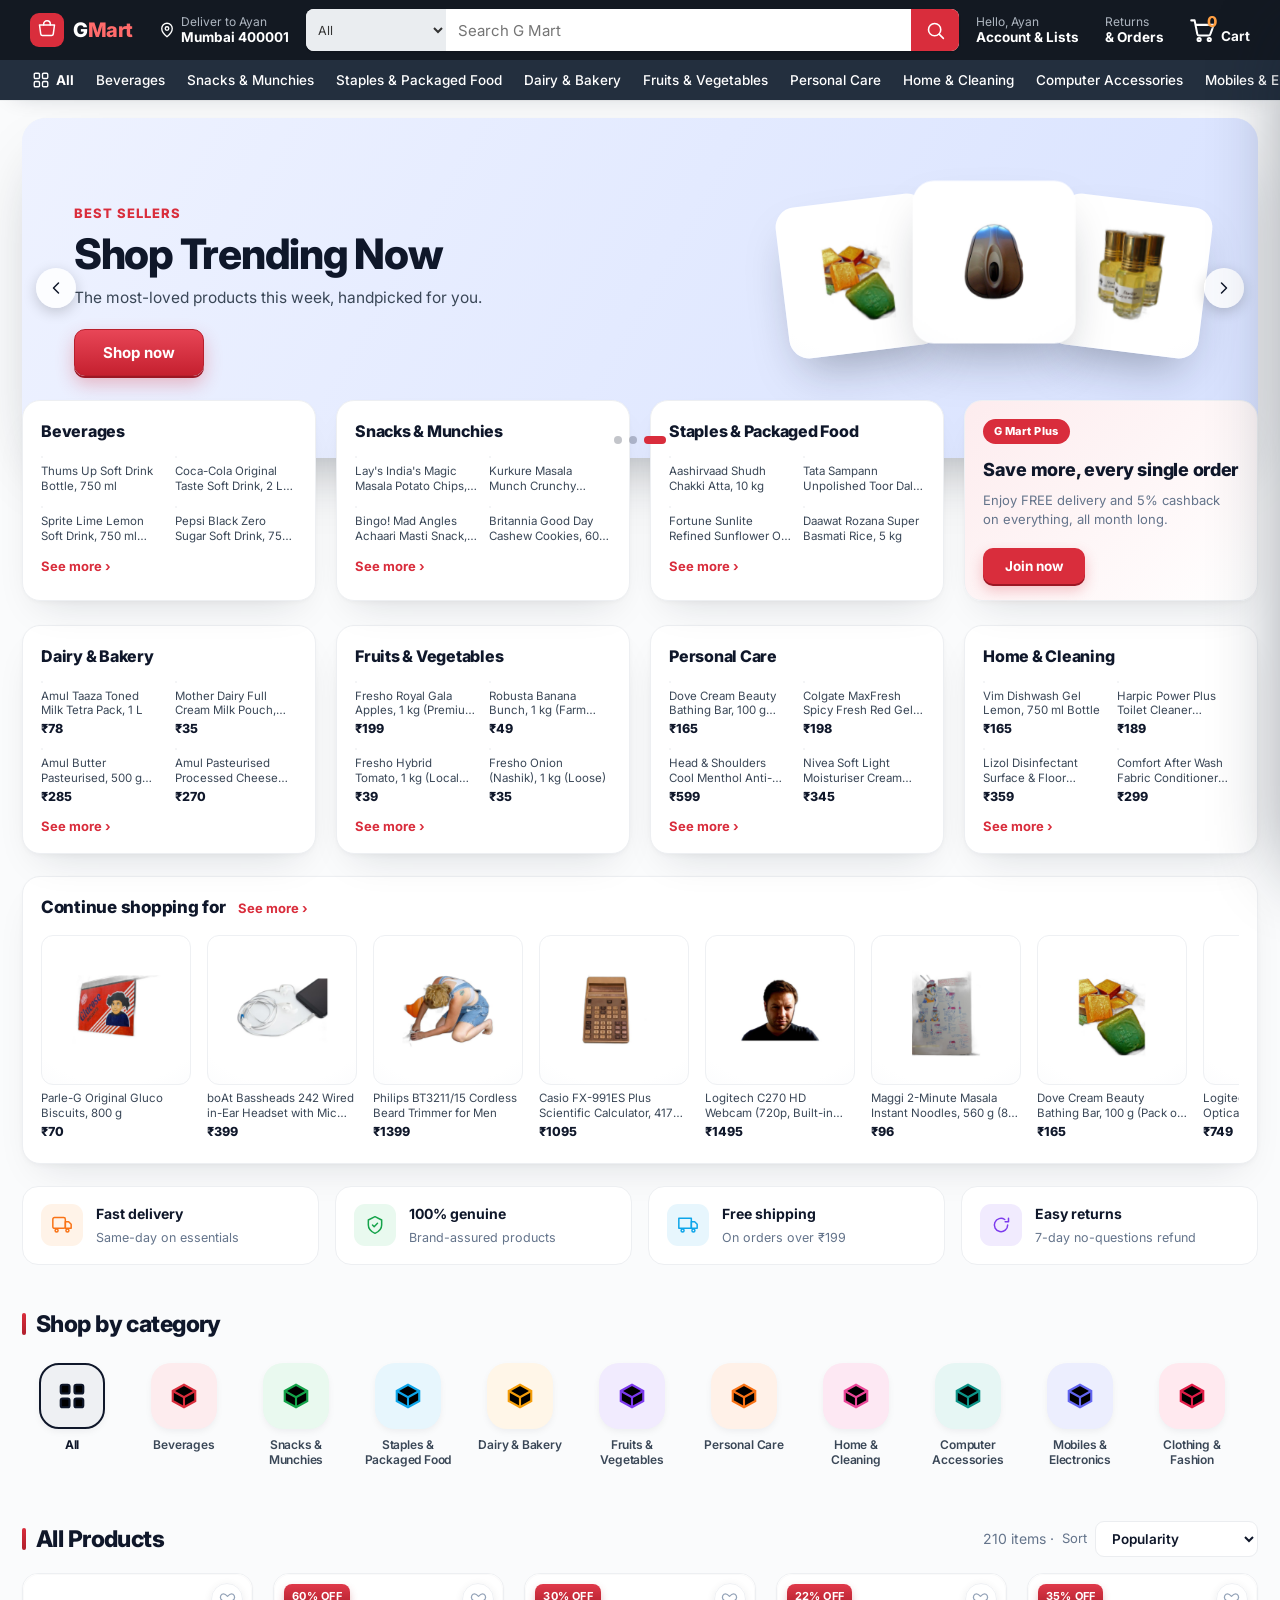
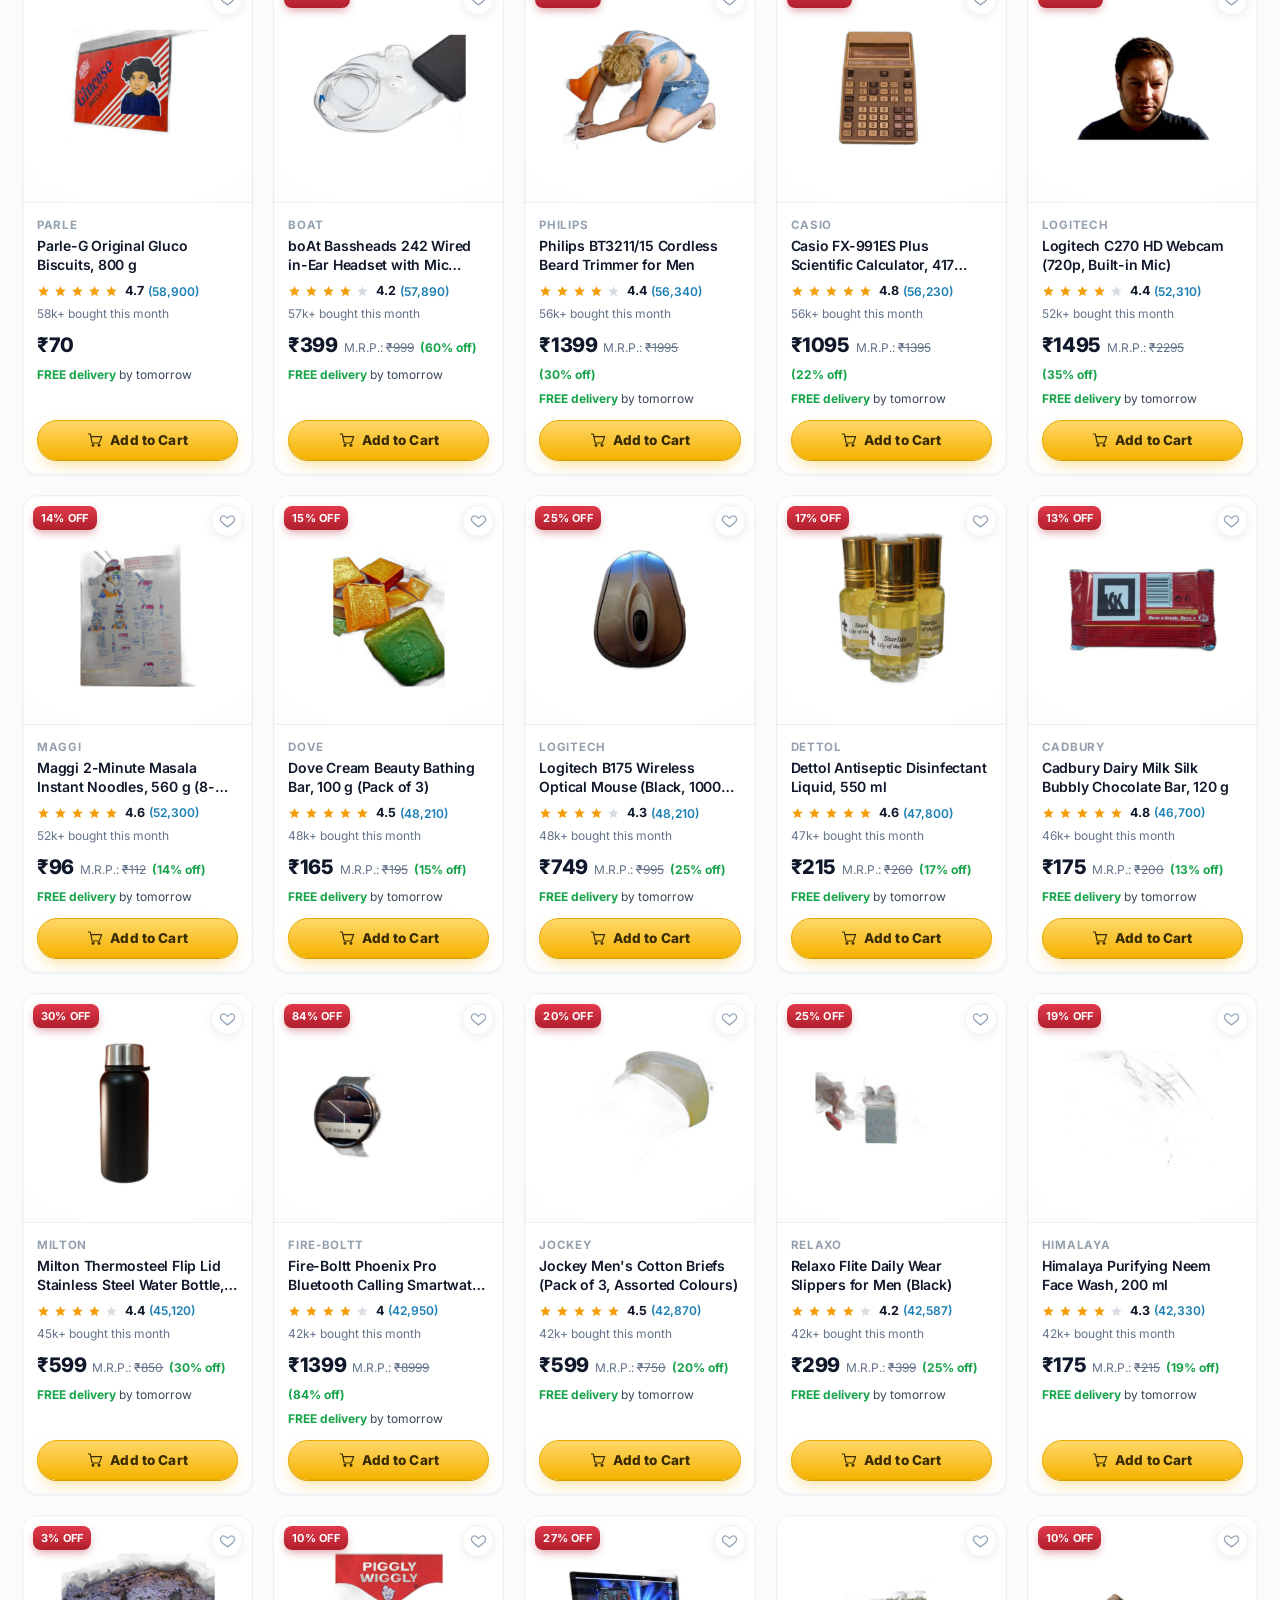
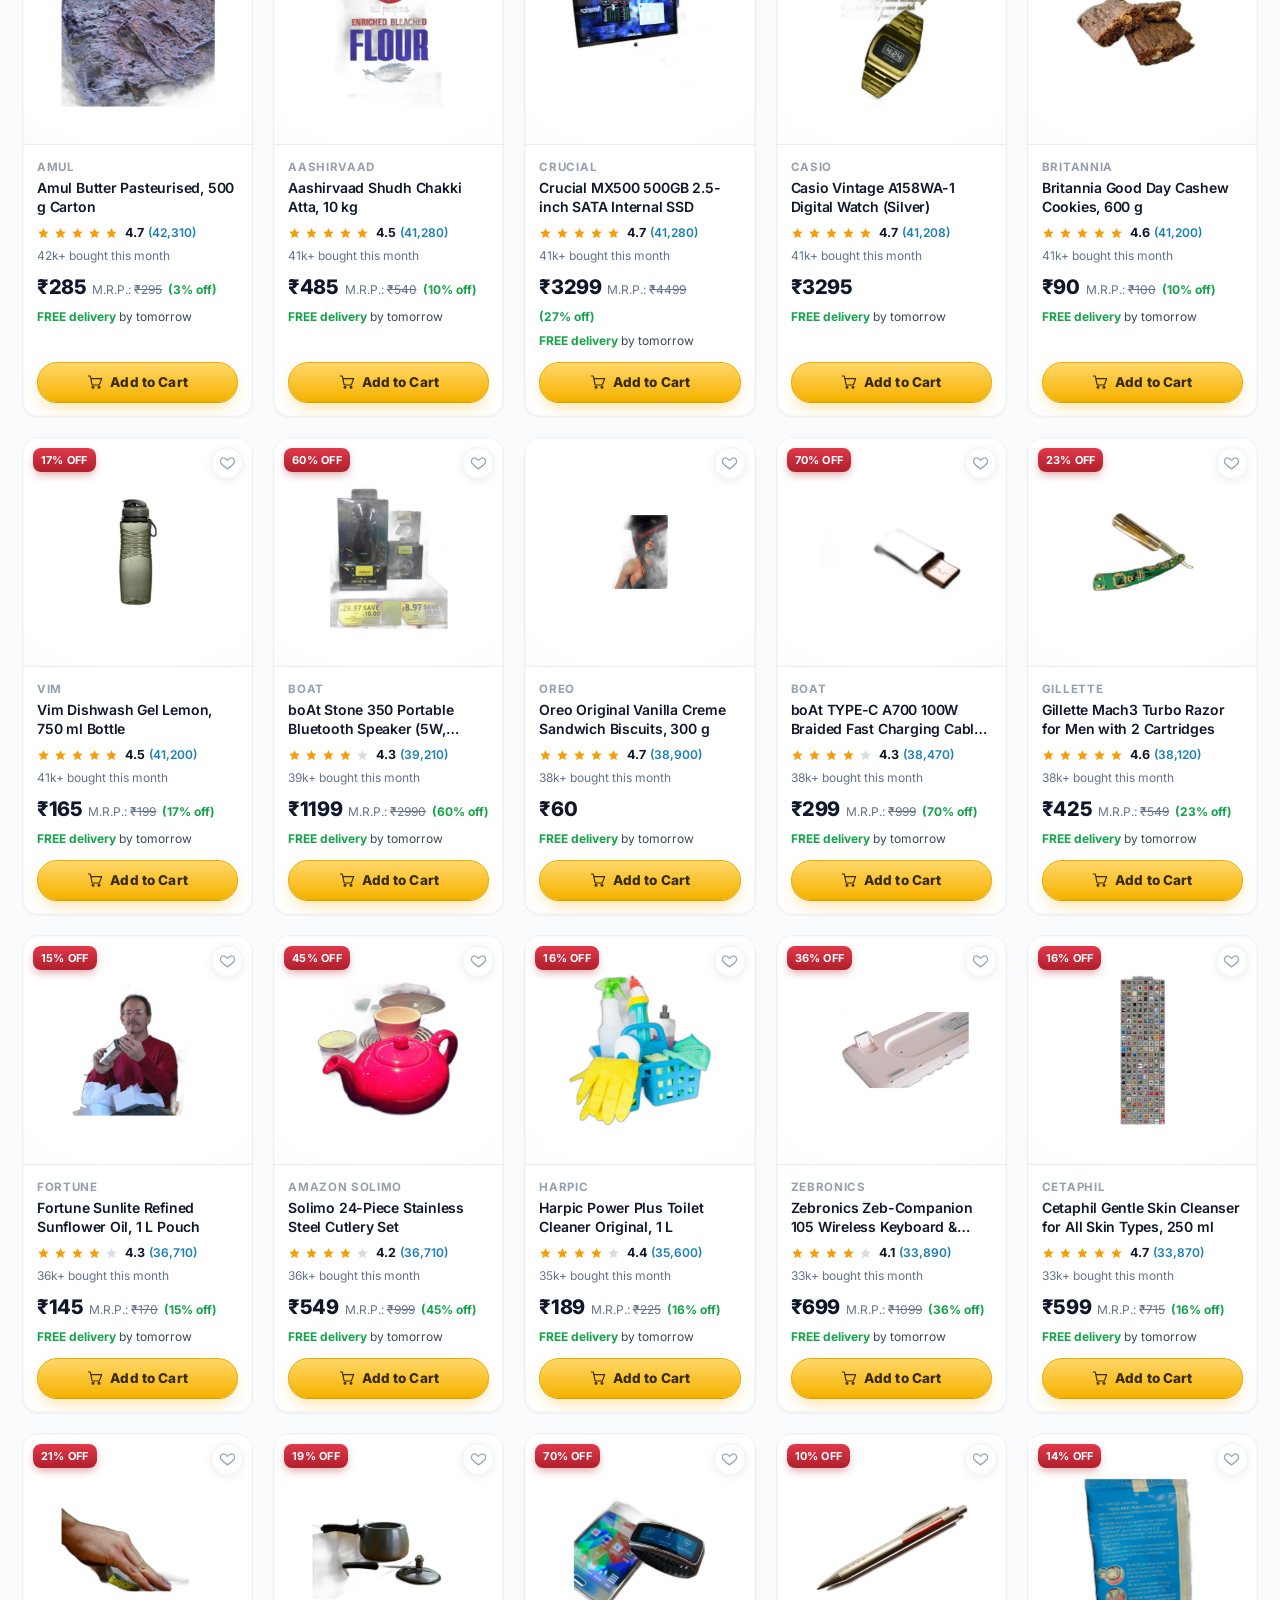
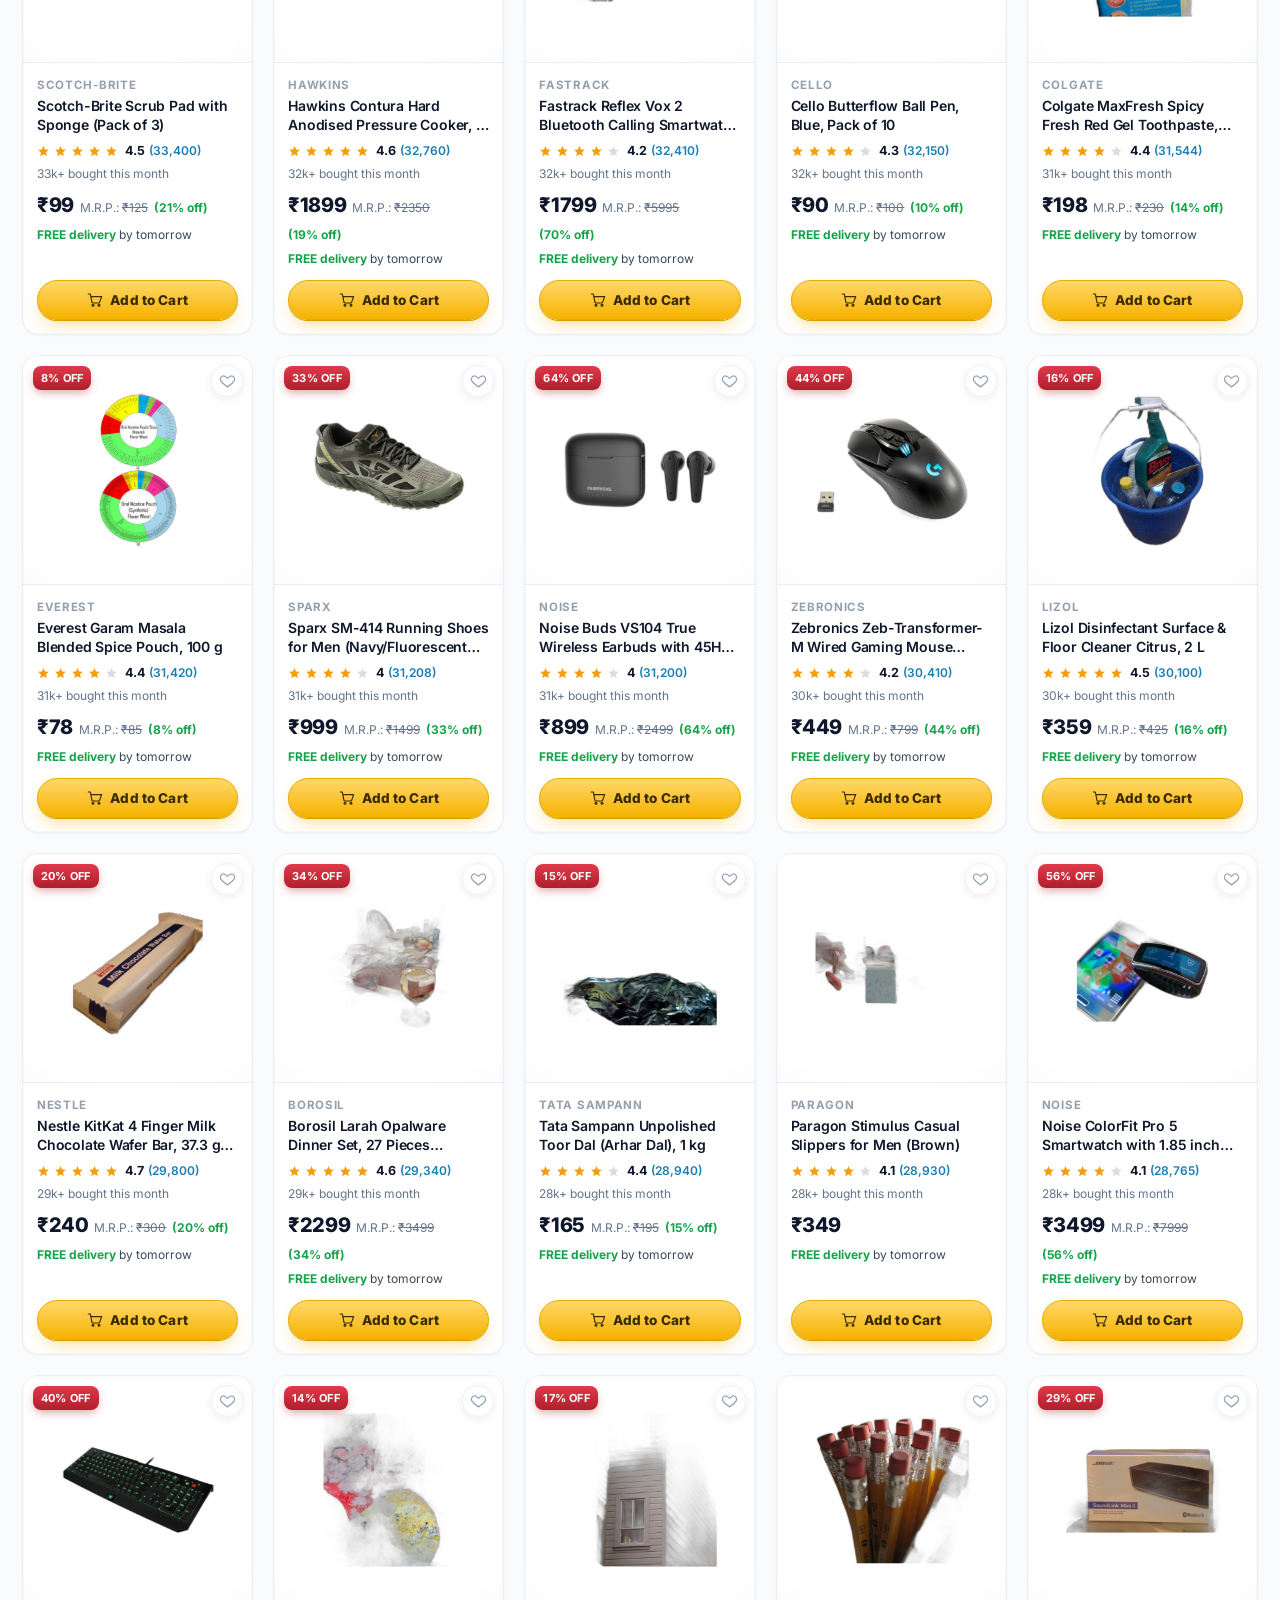
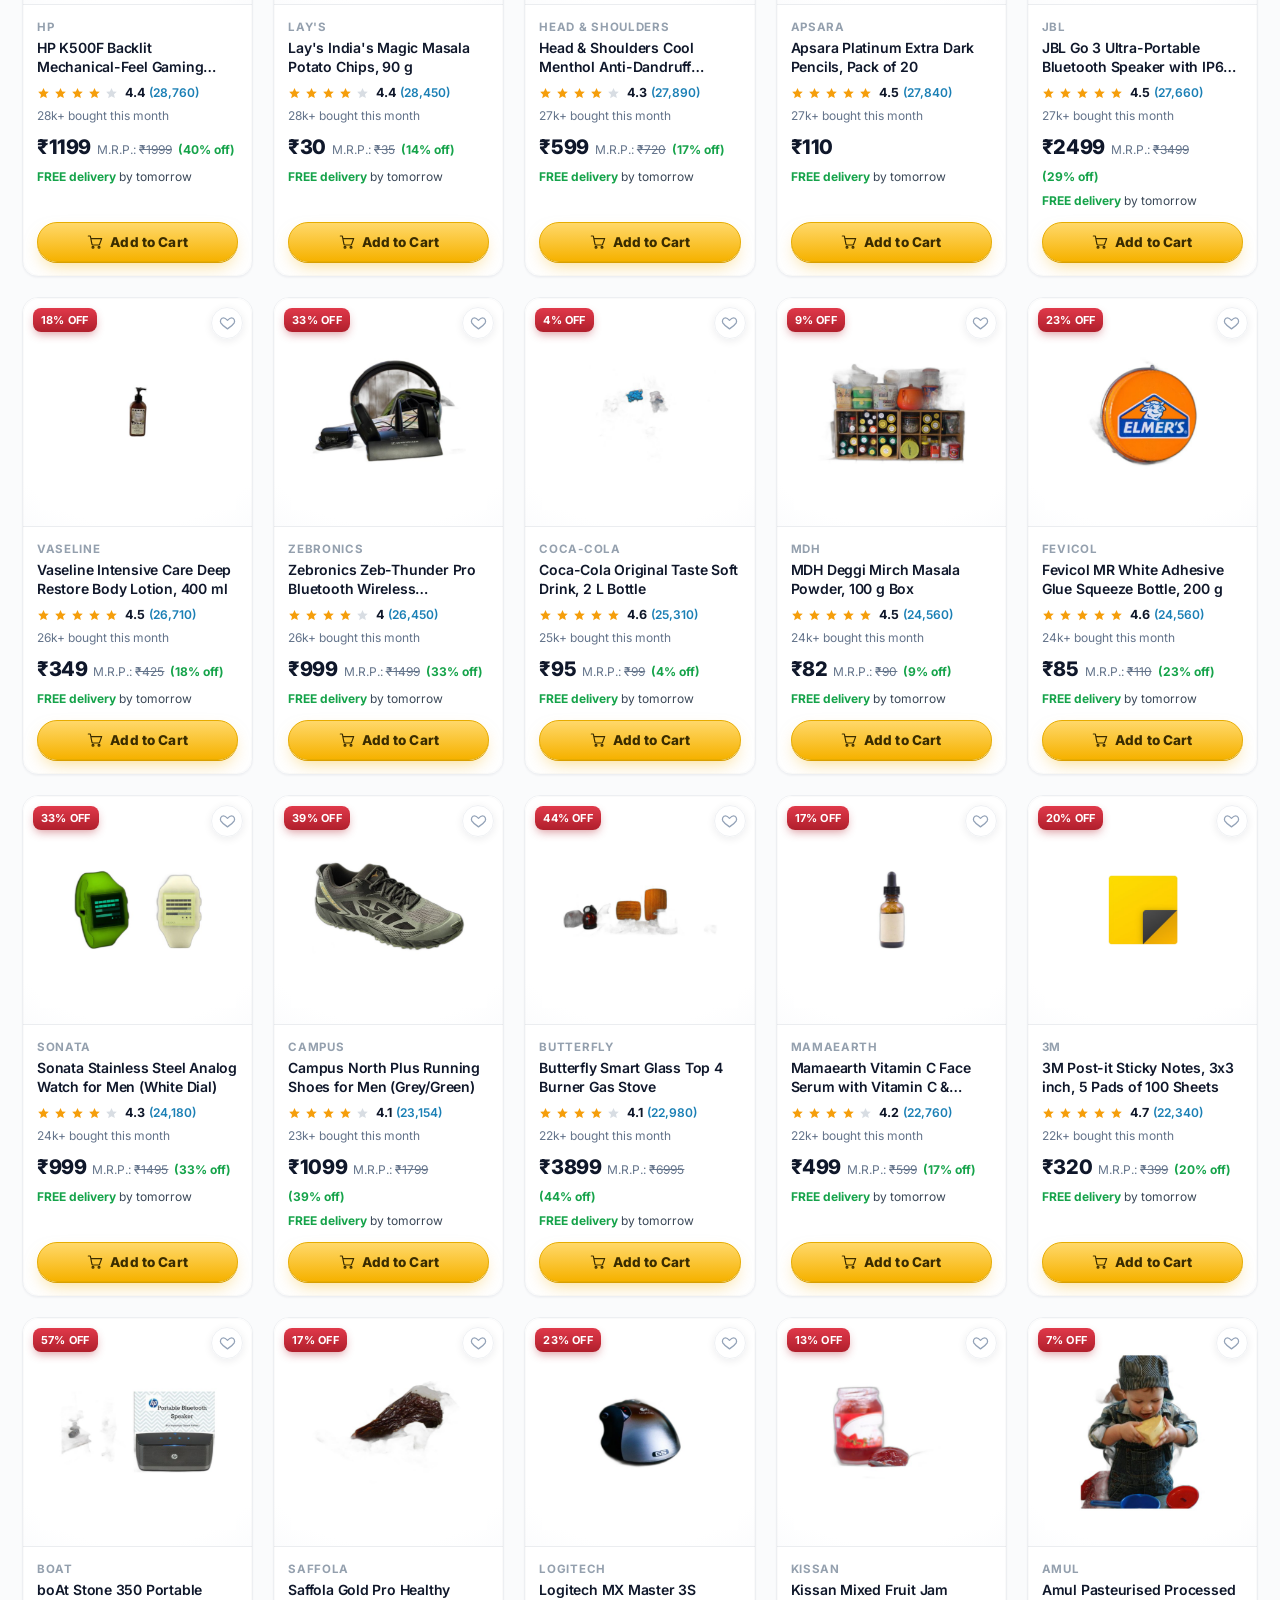
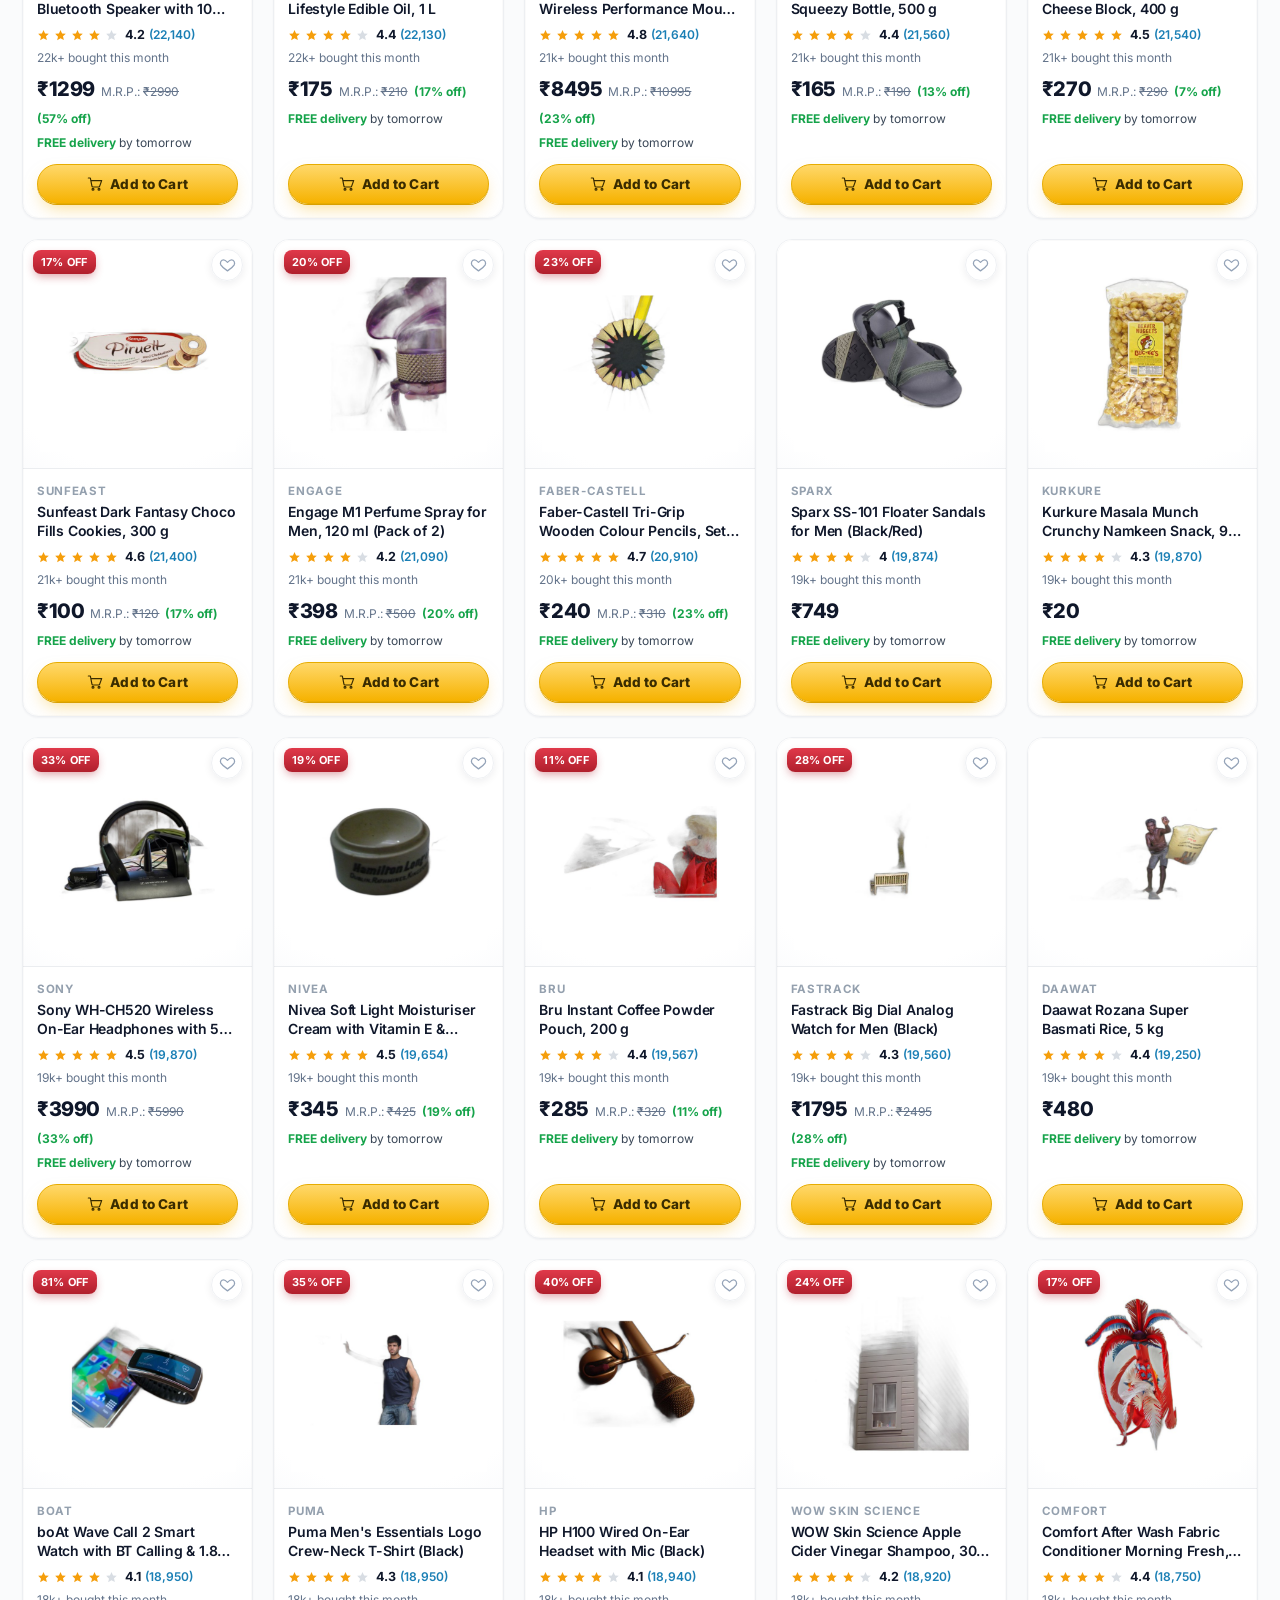
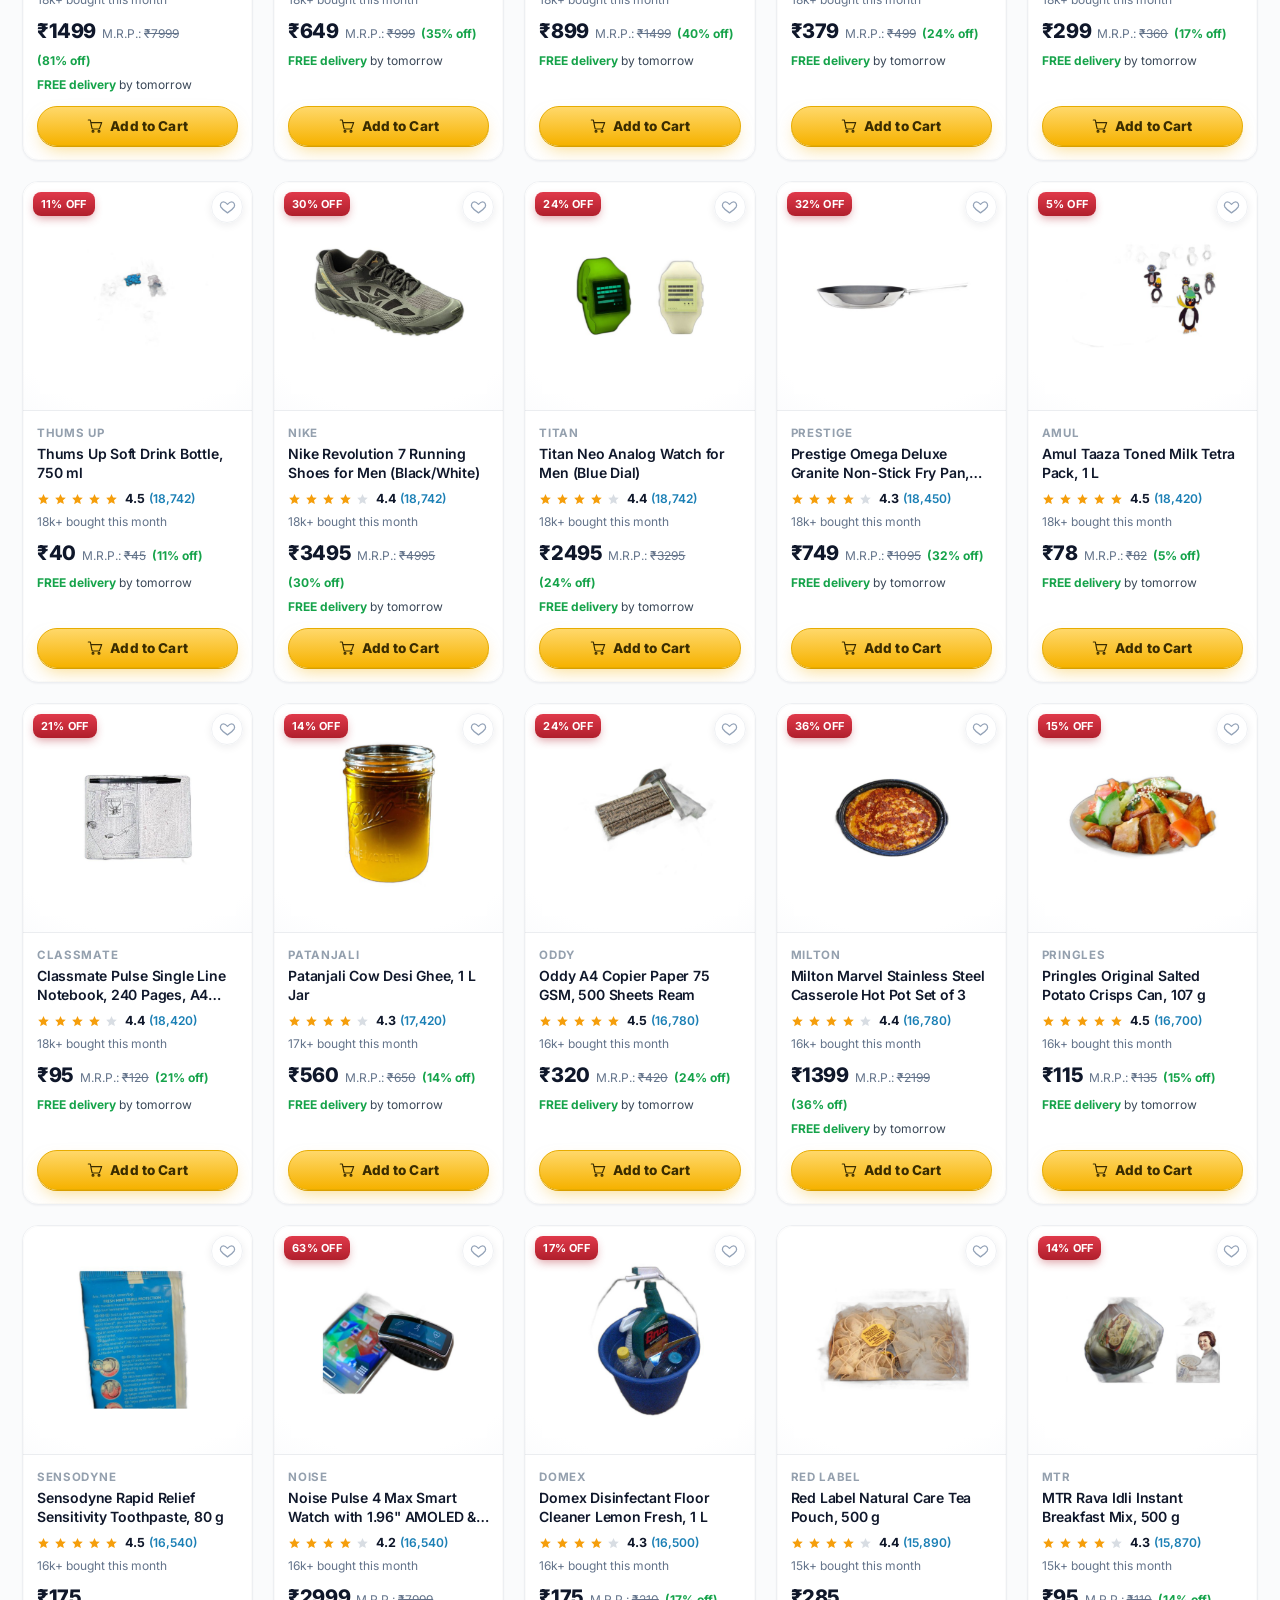
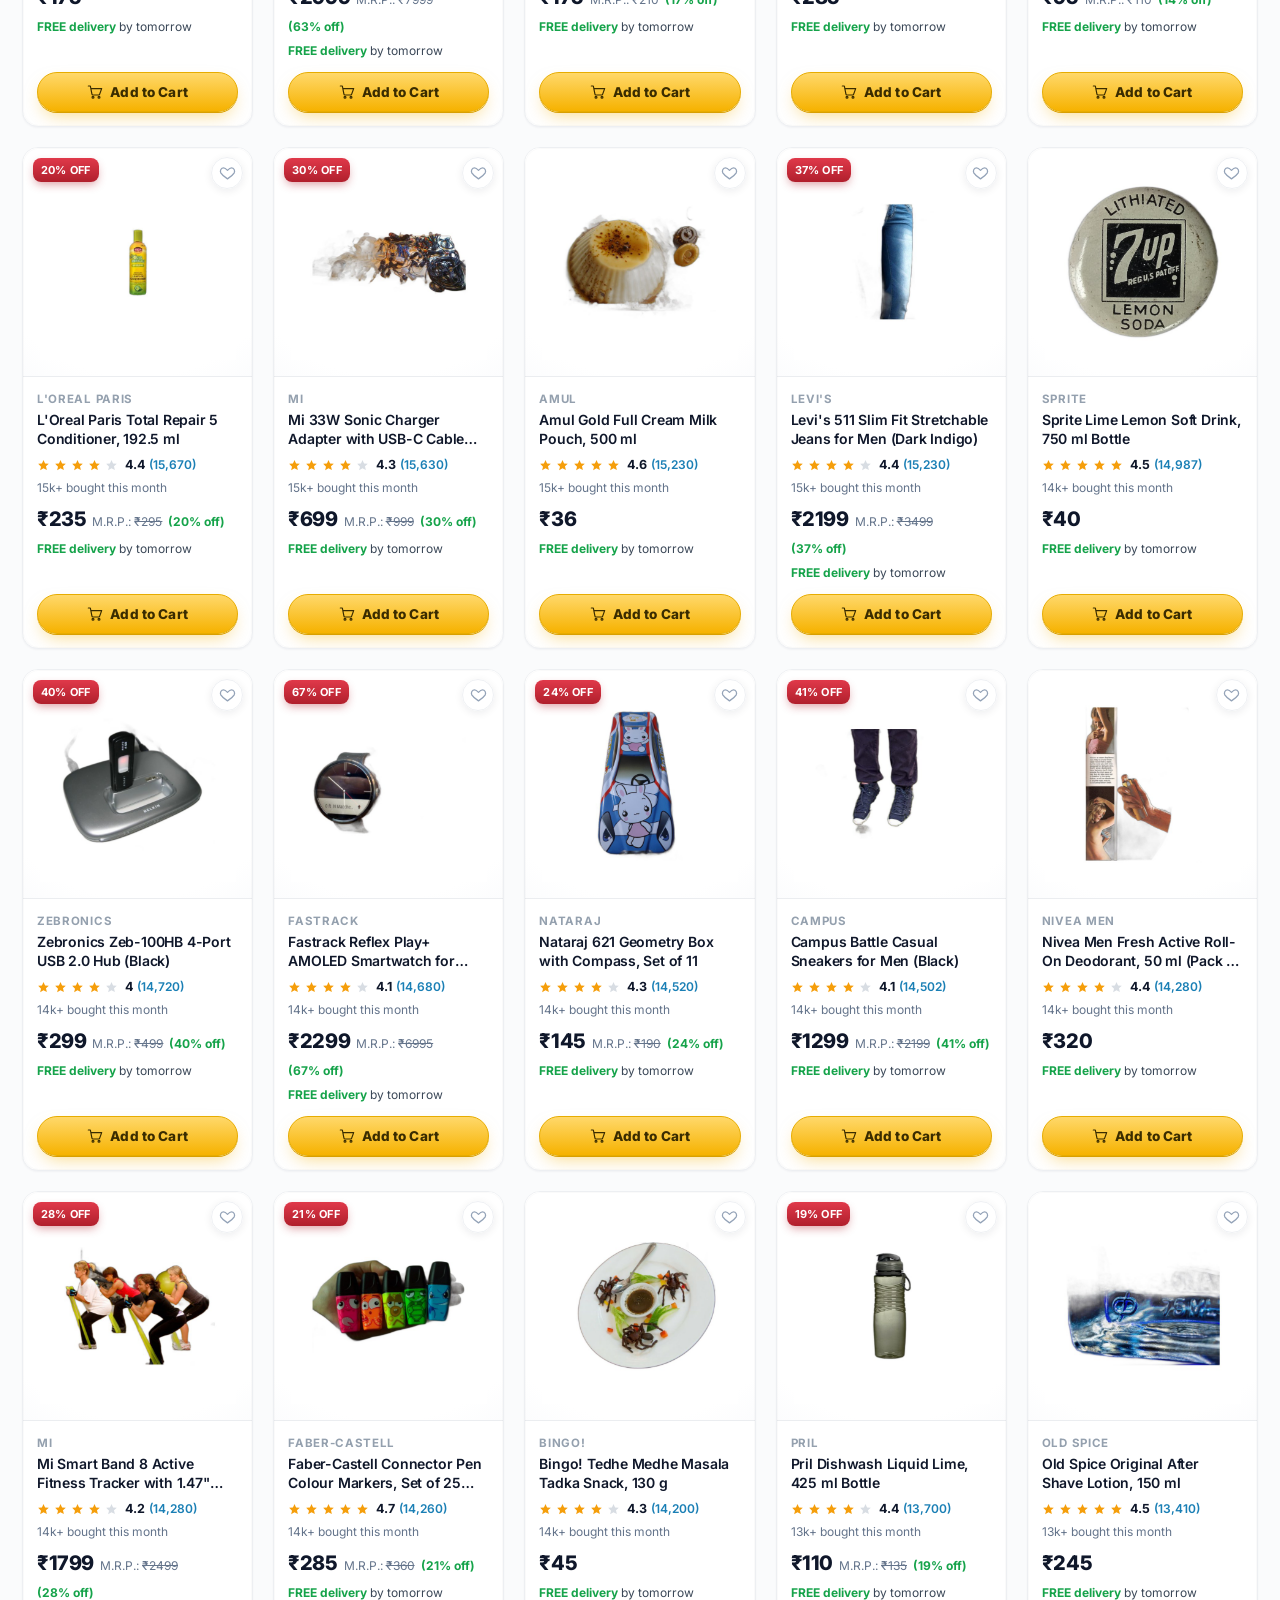
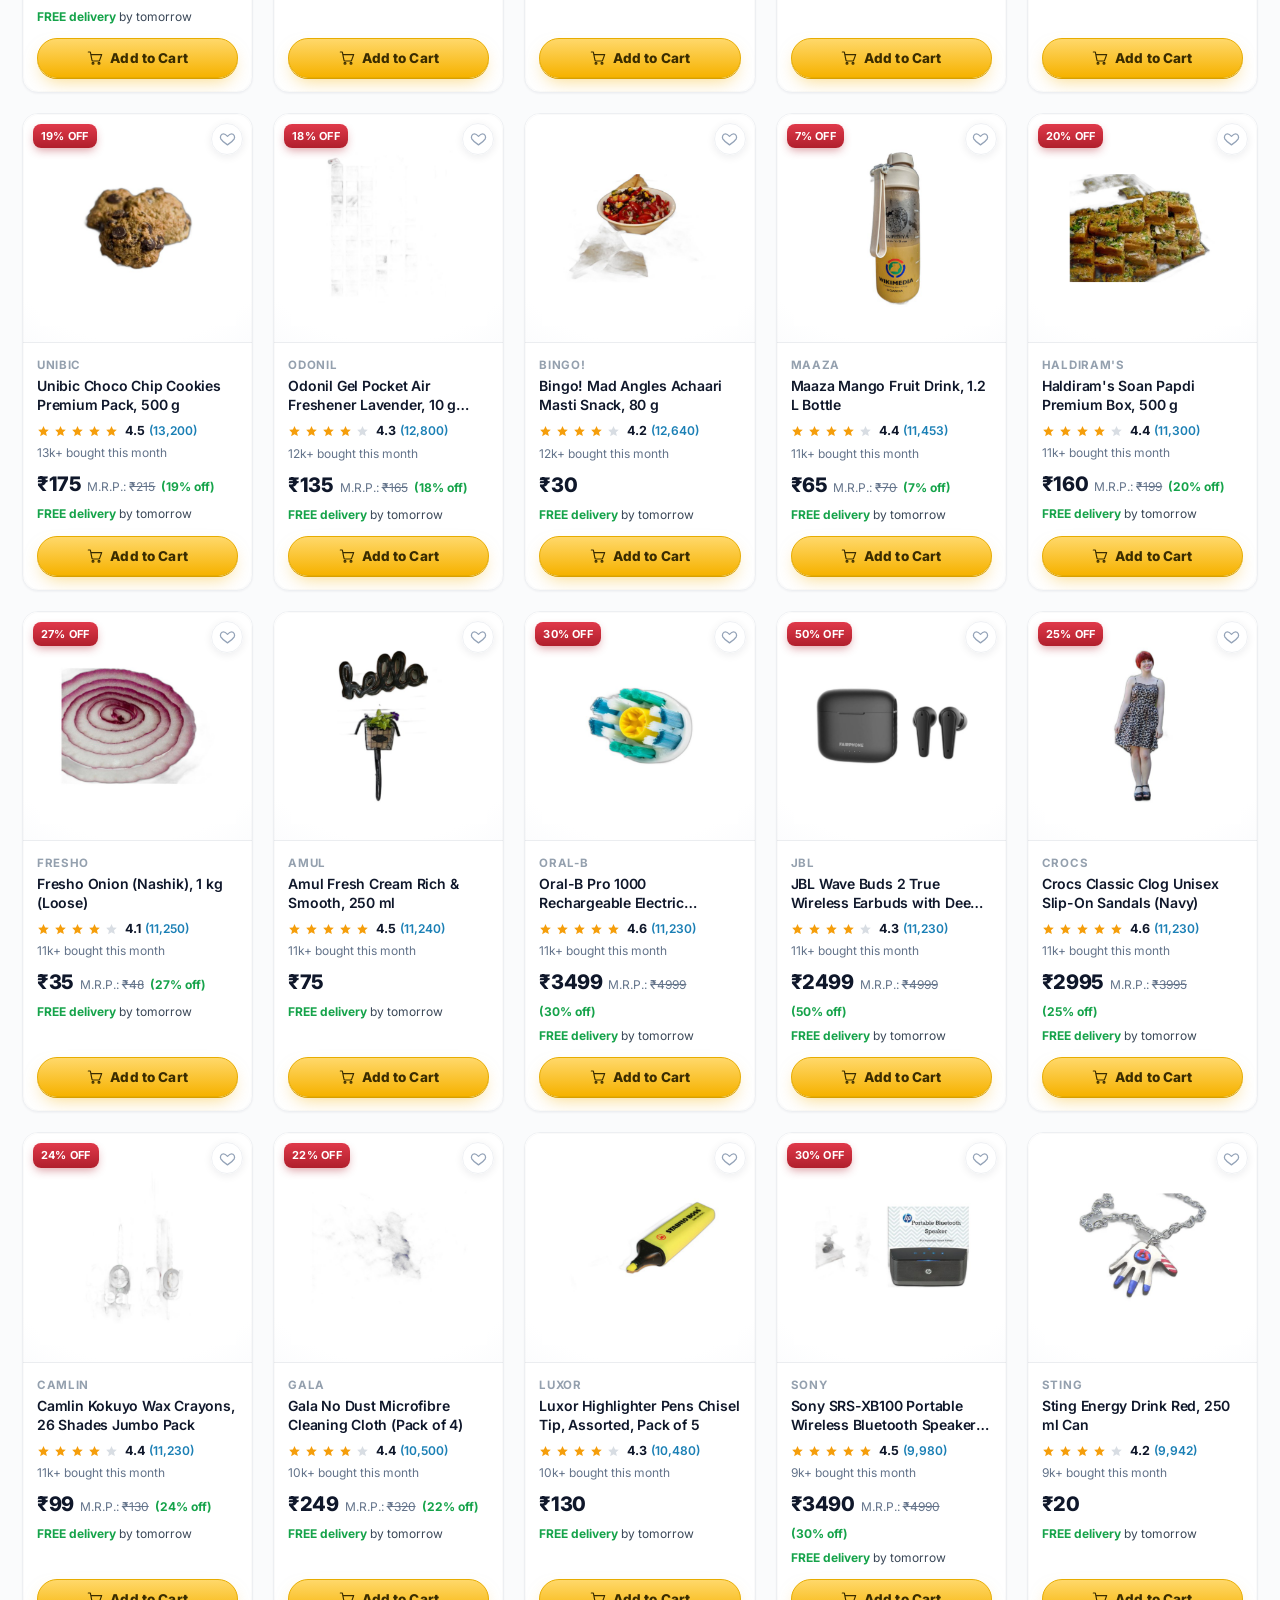
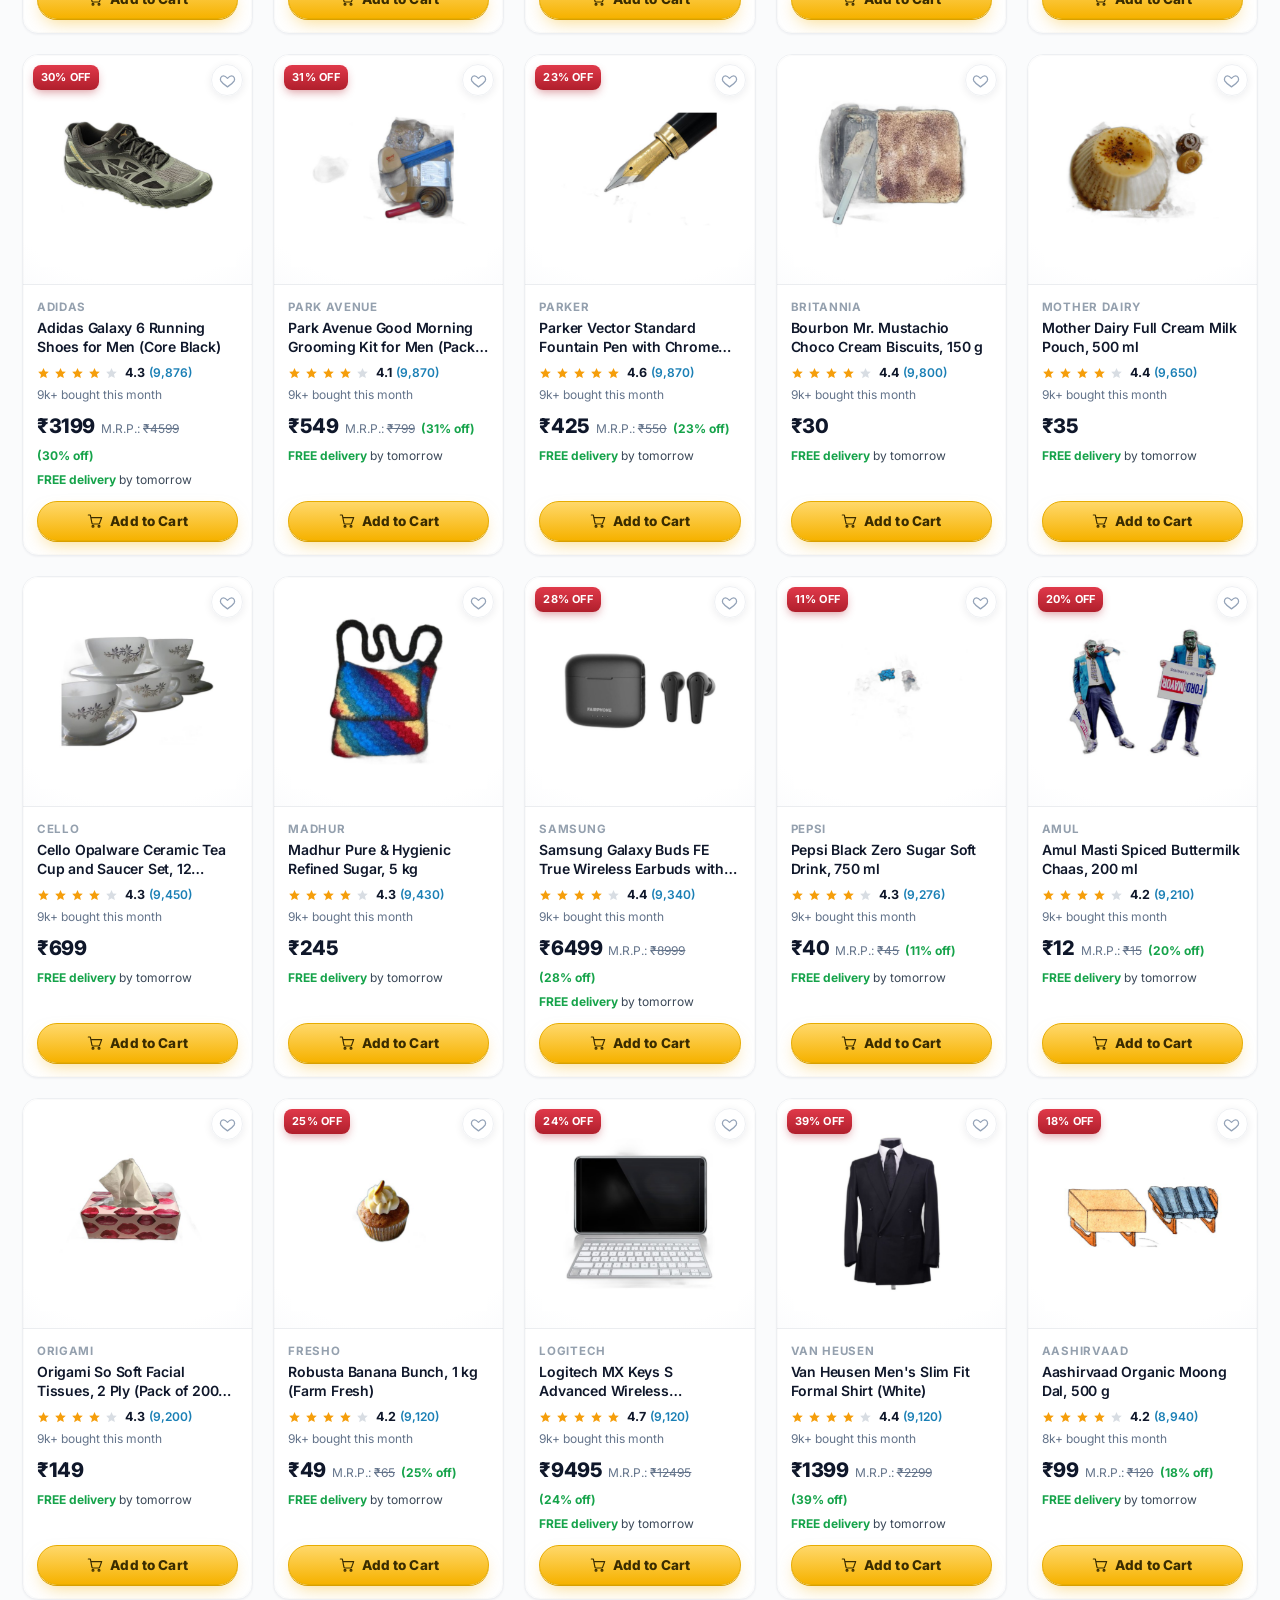
==== index.html @ 794d21e7 "Initial commit: G Mart online store demo (14 categories, 200+ products, cart & checkout) Co-Authored" ====
<!DOCTYPE html>
<html lang="en">
<head>
<meta charset="UTF-8" />
<meta name="viewport" content="width=device-width, initial-scale=1.0" />
<title>G Mart — Online Shopping for Groceries, Electronics, Fashion &amp; More</title>
<link rel="preconnect" href="https://fonts.googleapis.com" />
<link rel="preconnect" href="https://fonts.gstatic.com" crossorigin />
<link href="https://fonts.googleapis.com/css2?family=Inter:wght@400;500;600;700;800&display=swap" rel="stylesheet" />
<style>
  :root{
    --brand:#d92d3c; --brand-dark:#b01f2c; --brand-50:#fdf2f3; --brand-100:#f9d6d9; --deal:#b01f2c;
    --ink:#0f172a; --body:#3a4757; --muted:#64748b; --line:#ebedf0; --soft:#f7f8fa; --amber:#f59e0b;
    --fresh:#15a34a; --fresh-bg:#e9f9ef; --sun:#f97316; --sun-bg:#fff3e8; --sky:#0ea5e9; --sky-bg:#e7f6fd;
    --grape:#7c3aed; --grape-bg:#f1ebfe; --pink:#ec4899; --pink-bg:#fde8f3;
    --radius:14px; --shadow:0 1px 2px rgba(15,23,42,.04),0 14px 40px rgba(15,23,42,.07);
  }
  *{box-sizing:border-box;margin:0;padding:0}
  body{font-family:'Inter',system-ui,-apple-system,"Segoe UI",Roboto,sans-serif;color:var(--body);background:#fff;-webkit-font-smoothing:antialiased;line-height:1.5}
  button{font-family:inherit;cursor:pointer;border:none;background:none;color:inherit}
  input,select{font-family:inherit}
  svg{display:block}
  .ic{width:20px;height:20px;stroke:currentColor;stroke-width:1.8;fill:none;stroke-linecap:round;stroke-linejoin:round}
  .wrap{max-width:1280px;margin:0 auto;padding:0 22px}

  /* ===== header ===== */
  .amz{position:sticky;top:0;z-index:40}
  .amz-top{background:#131922}
  .amz-top-row{display:flex;align-items:center;gap:8px;height:60px}
  .amz-logo{display:flex;align-items:center;gap:9px;text-decoration:none;padding:7px;border:1px solid transparent;border-radius:6px;flex-shrink:0}
  .amz-logo:hover{border-color:#fff}
  .amz-logo .mark{width:34px;height:34px;border-radius:9px;background:var(--brand);display:grid;place-items:center}
  .amz-logo .mark svg{width:20px;height:20px;stroke:#fff;fill:none}
  .amz-logo .name{font-weight:800;font-size:20px;color:#fff;letter-spacing:-.02em}
  .amz-logo .name span{color:#ff6b6b}
  .amz-pill{display:flex;align-items:center;gap:5px;color:#fff;padding:6px 8px;border:1px solid transparent;border-radius:6px;cursor:pointer;white-space:nowrap;background:none;flex-shrink:0}
  .amz-pill:hover{border-color:#fff}
  .amz-pill .ic{stroke:#fff;width:18px;height:18px}
  .amz-pill .l1{display:block;font-size:12px;color:#aeb6c0;line-height:1.1;text-align:left}
  .amz-pill .l2{display:block;font-size:13.5px;font-weight:700;color:#fff;line-height:1.2;text-align:left}
  .amz-search{flex:1;display:flex;align-items:stretch;height:42px;border-radius:8px;overflow:hidden;min-width:120px;background:#fff}
  .amz-search:focus-within{box-shadow:0 0 0 3px #ff9f43}
  .amz-search select{border:none;background:#eaedf0;color:#333;font-size:12.5px;padding:0 8px;outline:none;max-width:140px;cursor:pointer}
  .amz-search input{flex:1;border:none;outline:none;padding:0 12px;font-size:15px;color:#111;min-width:0;background:#fff}
  .amz-search .sbtn{background:var(--brand);width:48px;display:grid;place-items:center;border:none;cursor:pointer}
  .amz-search .sbtn:hover{background:var(--brand-dark)}
  .amz-search .sbtn .ic{stroke:#fff;width:21px;height:21px}
  .amz-cart{display:flex;align-items:flex-end;gap:5px;color:#fff;padding:7px;border:1px solid transparent;border-radius:6px;position:relative;cursor:pointer;background:none;flex-shrink:0}
  .amz-cart:hover{border-color:#fff}
  .amz-cart .ic{stroke:#fff;width:27px;height:27px}
  .amz-cart .cnum{position:absolute;top:2px;left:25px;color:#ff9f43;font-weight:800;font-size:15px;transition:transform .2s}
  .amz-cart .cnum.pop{transform:scale(1.45)}
  .amz-cart .ctxt{font-size:13.5px;font-weight:700}
  .amz-nav{background:#232f3e}
  .amz-nav-row{display:flex;align-items:center;gap:2px;height:40px;overflow-x:auto;scrollbar-width:none}
  .amz-nav-row::-webkit-scrollbar{display:none}
  .amz-navitem{display:flex;align-items:center;gap:6px;color:#fff;font-size:13.5px;font-weight:500;padding:6px 9px;border:1px solid transparent;border-radius:5px;white-space:nowrap;cursor:pointer;background:none}
  .amz-navitem:hover{border-color:#fff}
  .amz-navitem.all{font-weight:700}
  .amz-navitem.all .ic{width:18px;height:18px;stroke:#fff}
  .amz-nav-right{margin-left:auto;display:flex;align-items:center;gap:6px;font-size:13px;color:#ffd479;font-weight:700;white-space:nowrap;padding-left:14px}
  .amz-nav-right .ic{width:14px;height:14px;stroke:#ffd479;fill:none}
  @media(max-width:820px){ .amz-pill{display:none} }
  @media(max-width:520px){ .amz-cart .ctxt{display:none} }

  /* ===== banner ===== */
  .abanner-wrap{margin-top:18px}
  .abanner{position:relative;border-radius:18px;overflow:hidden;height:340px;background:#eef2f7}
  .abslide{position:absolute;inset:0;display:flex;align-items:center;justify-content:space-between;gap:24px;padding:0 52px;opacity:0;transition:opacity .6s ease;pointer-events:none}
  .abslide.active{opacity:1;pointer-events:auto}
  .ab-text{max-width:46%;z-index:1}
  .ab-kicker{font-size:13px;font-weight:800;letter-spacing:.08em;color:var(--brand);text-transform:uppercase}
  .ab-text h2{font-size:42px;font-weight:800;color:var(--ink);line-height:1.04;margin:8px 0 10px;letter-spacing:-.02em}
  .ab-sub{display:block;font-size:15.5px;color:var(--body);max-width:430px;margin-bottom:20px}
  .ab-cta{background:linear-gradient(180deg,#e84657,#c5202f);color:#fff;font-weight:700;font-size:15px;padding:13px 28px;border-radius:11px;box-shadow:0 2px 0 #9c1724,0 8px 18px rgba(217,45,60,.3);border:1px solid #b81f2c}
  .ab-cta:hover{transform:translateY(-1px)}
  .ab-imgs{display:flex;align-items:center;justify-content:center;padding-bottom:24px}
  .ab-im{width:152px;height:152px;background:#fff;border-radius:18px;box-shadow:0 18px 40px rgba(0,0,0,.16);position:relative;overflow:hidden}
  .ab-im:nth-child(1){transform:rotate(-7deg);margin-right:-16px}
  .ab-im:nth-child(2){transform:translateY(-14px) scale(1.07);z-index:2}
  .ab-im:nth-child(3){transform:rotate(7deg);margin-left:-16px}
  .ab-arrow{position:absolute;top:50%;transform:translateY(-50%);width:40px;height:40px;border-radius:50%;background:rgba(255,255,255,.85);box-shadow:0 4px 14px rgba(0,0,0,.18);display:grid;place-items:center;color:var(--ink);z-index:4;cursor:pointer}
  .ab-arrow:hover{background:#fff}
  .ab-arrow .ic{width:20px;height:20px}
  .ab-arrow.prev{left:14px}.ab-arrow.next{right:14px}
  .ab-dots{position:absolute;bottom:14px;left:0;right:0;display:flex;justify-content:center;gap:7px;z-index:4}
  .ab-dot{width:8px;height:8px;border-radius:50%;background:rgba(15,23,42,.25);cursor:pointer;transition:.2s}
  .ab-dot.on{background:var(--brand);width:22px;border-radius:5px}

  /* ===== home cards ===== */
  .home-cards{display:grid;grid-template-columns:repeat(4,1fr);gap:18px;margin-top:24px}
  .home-cards.overlap{margin-top:-58px;position:relative;z-index:3}
  .acard{background:#fff;border:1px solid var(--line);border-radius:16px;padding:18px 18px 16px;box-shadow:var(--shadow)}
  .acard h3{font-size:16px;font-weight:800;color:var(--ink);margin-bottom:13px;letter-spacing:-.01em;white-space:nowrap;overflow:hidden;text-overflow:ellipsis}
  .acard-grid{display:grid;grid-template-columns:1fr 1fr;gap:12px}
  .mini{text-align:left;display:flex;flex-direction:column;cursor:pointer}
  .mini-img{aspect-ratio:1/1;background:#fff;border:1px solid var(--line);border-radius:10px;overflow:hidden;position:relative;transition:.15s}
  .mini:hover .mini-img{border-color:var(--brand-100);box-shadow:0 4px 12px rgba(15,23,42,.07)}
  .mini-l{font-size:11.5px;color:var(--body);margin-top:6px;line-height:1.3;overflow:hidden;display:-webkit-box;-webkit-line-clamp:2;-webkit-box-orient:vertical}
  .mini-p{font-size:12.5px;font-weight:800;color:var(--ink);margin-top:3px}
  .acard-link{display:inline-block;margin-top:13px;color:var(--brand);font-weight:700;font-size:13px;text-decoration:none;cursor:pointer}
  .acard-link:hover{text-decoration:underline}
  .acard-promo{background:linear-gradient(135deg,#fdecee,#fff);display:flex;flex-direction:column;justify-content:center}
  .acard-plus{display:inline-block;align-self:flex-start;background:var(--brand);color:#fff;font-size:11px;font-weight:800;letter-spacing:.04em;padding:4px 11px;border-radius:20px;margin-bottom:12px}
  .acard-promo h3{font-size:18px;margin-bottom:8px;white-space:normal}
  .acard-promo p{font-size:13px;color:var(--muted);line-height:1.5;margin-bottom:18px}
  .acard-plus-btn{align-self:flex-start;background:var(--brand);color:#fff;font-weight:700;font-size:13.5px;padding:10px 22px;border-radius:10px;box-shadow:0 2px 0 #9c1724,0 6px 14px rgba(217,45,60,.28)}
  @media(max-width:980px){ .home-cards{grid-template-columns:1fr 1fr;margin-top:24px} .home-cards.overlap{margin-top:24px} }
  @media(max-width:560px){ .home-cards{grid-template-columns:1fr} }

  /* ===== wide strip ===== */
  .wide-card{background:#fff;border:1px solid var(--line);border-radius:16px;padding:18px;margin-top:22px;box-shadow:var(--shadow)}
  .wide-head{display:flex;align-items:baseline;gap:12px;margin-bottom:14px}
  .wide-head h3{font-size:17px;font-weight:800;color:var(--ink)}
  .wide-link{color:var(--brand);font-weight:700;font-size:13px;cursor:pointer}
  .wide-row{display:flex;gap:16px;overflow-x:auto;padding-bottom:6px;scrollbar-width:none}
  .wide-row::-webkit-scrollbar{display:none}
  .wtile{flex:0 0 150px;text-align:left;cursor:pointer}
  .wtile-img{aspect-ratio:1/1;background:#fff;border:1px solid var(--line);border-radius:12px;overflow:hidden;position:relative;transition:.15s}
  .wtile:hover .wtile-img{border-color:var(--brand-100);box-shadow:0 6px 14px rgba(15,23,42,.07)}

  /* ===== trust + categories ===== */
  .trust{display:grid;grid-template-columns:repeat(4,1fr);gap:16px;margin-top:22px}
  .trust .t{display:flex;align-items:center;gap:13px;padding:16px 18px;border:1px solid var(--line);border-radius:var(--radius);background:#fff}
  .trust .t-ic{width:42px;height:42px;border-radius:11px;display:grid;place-items:center;flex-shrink:0;background:var(--brand-50);color:var(--brand)}
  .trust .t:nth-child(1) .t-ic{background:var(--sun-bg);color:var(--sun)}
  .trust .t:nth-child(2) .t-ic{background:var(--fresh-bg);color:var(--fresh)}
  .trust .t:nth-child(3) .t-ic{background:var(--sky-bg);color:var(--sky)}
  .trust .t:nth-child(4) .t-ic{background:var(--grape-bg);color:var(--grape)}
  .trust .t b{display:block;color:var(--ink);font-size:14px;font-weight:700}
  .trust .t span{font-size:12.5px;color:var(--muted)}
  @media(max-width:860px){ .trust{grid-template-columns:repeat(2,1fr)} }

  .sec-head{display:flex;align-items:center;justify-content:space-between;gap:16px;margin:34px 0 14px}
  .sec-head h2{font-size:22px;color:var(--ink);font-weight:700;letter-spacing:-.01em}
  .sec-head .count{font-size:14px;color:var(--muted)}
  .sortwrap{display:flex;align-items:center;gap:8px}
  .sortwrap label{font-size:13px;color:var(--muted)}
  select.sort{border:1px solid var(--line);background:#fff;border-radius:9px;padding:8px 12px;font-size:13.5px;font-weight:600;color:var(--ink);outline:none;cursor:pointer}
  .cats{display:flex;gap:16px;overflow-x:auto;margin-top:6px;padding:6px 2px 12px;scrollbar-width:none}
  .cats::-webkit-scrollbar{display:none}
  .cattile{flex:0 0 auto;display:flex;flex-direction:column;align-items:center;gap:9px;width:96px;background:none;border:none;padding:0;cursor:pointer}
  .cattile-ic{width:66px;height:66px;border-radius:20px;display:grid;place-items:center;background:var(--cb);color:var(--c);border:2px solid transparent;transition:.18s}
  .cattile-ic svg{width:30px;height:30px;stroke:var(--c)}
  .cattile:hover .cattile-ic{transform:translateY(-4px);box-shadow:0 10px 20px rgba(0,0,0,.1)}
  .cattile.active .cattile-ic{border-color:var(--c)}
  .cattile-l{font-size:12px;font-weight:600;color:var(--body);text-align:center;line-height:1.2}
  .cattile.active .cattile-l{color:var(--c);font-weight:700}

  /* ===== product grid + cards ===== */
  .grid{display:grid;grid-template-columns:repeat(auto-fill,minmax(200px,1fr));gap:18px}
  .card{background:#fff;border:1px solid var(--line);border-radius:var(--radius);overflow:hidden;display:flex;flex-direction:column;transition:.2s}
  .card:hover{box-shadow:var(--shadow);border-color:#e3e6ea;transform:translateY(-3px)}
  .thumb{position:relative;aspect-ratio:1/1;background:#fff;border-bottom:1px solid var(--line);overflow:hidden;cursor:pointer}
  .pimg{position:absolute;inset:0;width:100%;height:100%;object-fit:contain;padding:16px;transition:transform .25s}
  .card:hover .pimg{transform:scale(1.05)}
  .ph{position:absolute;inset:0;display:flex;flex-direction:column;align-items:center;justify-content:center;gap:9px;background:var(--soft);text-align:center;padding:14px}
  .ph .ph-ic{color:#cbd5e1}
  .ph .ph-ic svg{width:34px;height:34px;stroke:#cbd5e1}
  .ph .ph-t{font-size:12px;font-weight:600;color:#94a3b8;line-height:1.3}
  .disc{position:absolute;top:10px;left:10px;z-index:2;background:var(--deal);color:#fff;font-size:11px;font-weight:700;padding:4px 8px;border-radius:7px}
  .wish{position:absolute;top:9px;right:9px;z-index:2;width:32px;height:32px;border-radius:50%;background:#fff;border:1px solid var(--line);display:grid;place-items:center;color:#94a3b8;transition:.15s}
  .wish:hover{color:var(--brand)}
  .wish.on{color:var(--brand);border-color:var(--brand-100)}
  .wish.on .ic{fill:var(--brand);stroke:var(--brand)}
  .wish .ic{width:17px;height:17px}
  .body{padding:14px;display:flex;flex-direction:column;flex:1}
  .cbrand{font-size:11.5px;font-weight:700;color:var(--muted);text-transform:uppercase;letter-spacing:.03em}
  .pname{font-weight:600;font-size:14px;color:var(--ink);line-height:1.35;cursor:pointer;display:-webkit-box;-webkit-line-clamp:2;-webkit-box-orient:vertical;overflow:hidden;margin-top:3px}
  .pname:hover{color:var(--brand)}
  .crow{display:flex;align-items:center;gap:4px;margin-top:7px}
  .crow .rstar{width:13px;height:13px;fill:#d8dde3;stroke:none}
  .crow .rstar.on{fill:var(--amber)}
  .crn{font-size:12.5px;font-weight:700;color:var(--ink);margin-left:3px}
  .crc{font-size:12px;color:#1a7fb5}
  .cbought{font-size:12px;color:var(--muted);margin-top:4px}
  .cprice{display:flex;align-items:baseline;gap:6px;flex-wrap:wrap;margin-top:7px}
  .cprice .now{font-size:20px;font-weight:800;color:var(--ink);letter-spacing:-.3px}
  .cprice .mrp{font-size:12px;color:var(--muted)}
  .cprice .off{font-size:12px;color:var(--fresh);font-weight:700}
  .cdeliv{font-size:12px;color:var(--body);margin-top:6px}
  .cdeliv b{color:var(--ink);font-weight:700}
  .cbtn{margin-top:auto;padding-top:12px}
  .add-cart{width:100%;display:flex;align-items:center;justify-content:center;gap:7px;background:linear-gradient(180deg,#ffda5e,#f7b500);color:#3a2c00;font-weight:800;font-size:13.5px;padding:11px;border-radius:24px;border:1px solid #e3a900;box-shadow:0 2px 0 #d49a00,0 6px 14px rgba(247,181,0,.35);transition:.12s}
  .add-cart .ic{width:16px;height:16px;stroke:#3a2c00}
  .add-cart:hover{background:linear-gradient(180deg,#ffe277,#ffc01f)}
  .add-cart:active{transform:translateY(2px);box-shadow:0 0 0 #d49a00,0 3px 8px rgba(247,181,0,.3)}
  .stepper{display:flex;align-items:center;background:var(--brand);border-radius:24px;overflow:hidden}
  .cbtn .stepper{width:100%;justify-content:space-between;height:44px;background:linear-gradient(180deg,#e84657,#cc2030);box-shadow:0 2px 0 #9e1825,0 6px 14px rgba(217,45,60,.32)}
  .cbtn .stepper button{width:46px}
  .stepper button{color:#fff;width:34px;height:36px;display:grid;place-items:center}
  .stepper button .ic{width:16px;height:16px;stroke:#fff}
  .stepper span{color:#fff;font-weight:700;min-width:26px;text-align:center;font-size:14px}
  .empty{text-align:center;color:var(--muted);padding:60px 0;font-size:16px;grid-column:1/-1}

  /* ===== footer ===== */
  footer{margin-top:60px;border-top:1px solid var(--line);background:var(--soft)}
  .foot{display:grid;grid-template-columns:1.6fr 1fr 1fr 1fr;gap:32px;padding:46px 0 30px}
  .foot h4{font-size:14px;color:var(--ink);font-weight:700;margin-bottom:14px}
  .foot ul{list-style:none} .foot li{margin-bottom:9px}
  .foot a{color:var(--muted);text-decoration:none;font-size:14px} .foot a:hover{color:var(--brand)}
  .foot .about{color:var(--muted);font-size:14px;max-width:290px;margin-top:12px}
  .foot-bottom{border-top:1px solid var(--line)}
  .foot-bottom .wrap{display:flex;justify-content:space-between;align-items:center;padding:18px 22px;flex-wrap:wrap;gap:10px}
  .foot-bottom span{font-size:13px;color:var(--muted)}
  .pay-badges{display:flex;gap:8px}
  .pay-badges b{background:#fff;border:1px solid var(--line);border-radius:6px;padding:4px 9px;font-size:11px;font-weight:700;color:var(--body)}
  @media(max-width:860px){ .foot{grid-template-columns:1fr 1fr} }

  /* ===== drawer / modals ===== */
  .backdrop{position:fixed;inset:0;background:rgba(15,23,42,.5);opacity:0;visibility:hidden;transition:.25s;z-index:50}
  .backdrop.show{opacity:1;visibility:visible}
  .drawer{position:fixed;top:0;right:0;height:100%;width:430px;max-width:92vw;background:#fff;z-index:60;transform:translateX(100%);transition:.3s cubic-bezier(.4,0,.2,1);display:flex;flex-direction:column}
  .drawer.show{transform:translateX(0)}
  .drawer-head{padding:20px 22px;border-bottom:1px solid var(--line);display:flex;align-items:center;justify-content:space-between}
  .drawer-head h3{font-size:18px;color:var(--ink);font-weight:700}
  .x{width:36px;height:36px;border-radius:9px;display:grid;place-items:center;color:var(--muted)} .x:hover{background:var(--soft)}
  .ship-bar{padding:14px 22px;border-bottom:1px solid var(--line);background:var(--brand-50)}
  .ship-bar .txt{font-size:13px;color:var(--brand-dark);font-weight:600;margin-bottom:8px;display:flex;align-items:center;gap:7px}
  .ship-bar .txt .ic{stroke:var(--brand-dark)}
  .ship-bar .track{height:7px;background:#fff;border-radius:5px;overflow:hidden;border:1px solid var(--brand-100)}
  .ship-bar .fill{height:100%;background:var(--brand);border-radius:5px;transition:width .35s}
  .drawer-body{flex:1;overflow-y:auto;padding:6px 22px}
  .citem{display:flex;gap:13px;align-items:center;padding:16px 0;border-bottom:1px solid var(--line)}
  .citem .ci-thumb{width:60px;height:60px;border-radius:10px;overflow:hidden;background:#fff;border:1px solid var(--line);flex-shrink:0;position:relative}
  .citem .ci-thumb .pimg{padding:6px} .citem .ci-thumb .ph{padding:6px} .citem .ci-thumb .ph .ph-ic svg{width:20px;height:20px} .citem .ci-thumb .ph-t{display:none}
  .ci-info{flex:1;min-width:0} .ci-info .n{font-weight:600;font-size:14px;color:var(--ink);overflow:hidden;text-overflow:ellipsis;white-space:nowrap}
  .ci-info .u{color:var(--muted);font-size:12.5px} .ci-info .p{font-weight:700;font-size:14px;color:var(--ink);margin-top:3px}
  .mini-step{display:flex;align-items:center;background:var(--soft);border:1px solid var(--line);border-radius:9px;overflow:hidden}
  .mini-step button{color:var(--brand-dark);width:30px;height:32px;display:grid;place-items:center}
  .mini-step button .ic{width:15px;height:15px;stroke:var(--brand-dark)}
  .mini-step span{min-width:26px;text-align:center;font-weight:700;font-size:14px;color:var(--ink)}
  .cart-empty{text-align:center;padding:70px 20px;color:var(--muted)} .cart-empty .ic{width:54px;height:54px;stroke:#cbd5e1;margin:0 auto 14px}
  .drawer-foot{border-top:1px solid var(--line);padding:20px 22px}
  .sumrow{display:flex;justify-content:space-between;font-size:14px;color:var(--body);margin-bottom:9px}
  .sumrow.total{color:var(--ink);font-weight:800;font-size:18px;margin:14px 0 16px;padding-top:14px;border-top:1px solid var(--line)}
  .cta{width:100%;display:flex;align-items:center;justify-content:center;gap:8px;background:linear-gradient(180deg,#e84657,#c5202f);color:#fff;font-weight:700;font-size:15px;padding:15px;border-radius:12px;box-shadow:0 2px 0 #9c1724,0 8px 18px rgba(217,45,60,.28);border:1px solid #b81f2c}
  .cta:hover{background:linear-gradient(180deg,#ee5061,#cf2433)} .cta:active{transform:translateY(2px)}
  .cta:disabled{background:#cbd5e1;cursor:not-allowed;box-shadow:none;border-color:#cbd5e1} .cta .ic{stroke:#fff;width:18px;height:18px}

  .modal{position:fixed;inset:0;background:rgba(15,23,42,.55);display:none;place-items:center;z-index:80;padding:20px}
  .modal.show{display:grid;animation:fade .2s ease}
  @keyframes fade{from{opacity:0}to{opacity:1}}
  .sheet{background:#fff;border-radius:18px;width:100%;max-width:460px;max-height:92vh;overflow-y:auto;padding:28px}
  .sheet h3{font-size:21px;color:var(--ink);font-weight:700;display:flex;align-items:center;gap:8px}
  .sheet .sub{color:var(--muted);font-size:14px;margin:5px 0 20px}
  .field{margin-bottom:14px} .field label{display:block;font-size:13px;font-weight:600;color:var(--ink);margin-bottom:6px}
  .field input{width:100%;border:1px solid var(--line);border-radius:10px;padding:12px 14px;font-size:15px;color:var(--ink);outline:none} .field input:focus{border-color:var(--brand)}
  .two{display:grid;grid-template-columns:1fr 1fr;gap:12px}
  .pay-opts{display:flex;flex-direction:column;gap:9px;margin:4px 0 18px}
  .pay{display:flex;align-items:center;gap:11px;border:1.5px solid var(--line);border-radius:11px;padding:13px 15px;font-size:14px;font-weight:600;color:var(--ink)}
  .pay.sel{border-color:var(--brand);background:var(--brand-50)} .pay .dot{width:18px;height:18px;border-radius:50%;border:2px solid #cbd5e1;flex-shrink:0}
  .pay.sel .dot{border-color:var(--brand);background:var(--brand);box-shadow:inset 0 0 0 3px #fff} .pay .ic{width:18px;height:18px;stroke:var(--muted)}
  .secure{display:flex;align-items:center;gap:8px;justify-content:center;color:var(--muted);font-size:12.5px;margin-top:12px} .secure .ic{width:15px;height:15px;stroke:var(--muted)}
  .success-ico{width:80px;height:80px;border-radius:50%;background:var(--brand-50);display:grid;place-items:center;margin:4px auto 18px} .success-ico .ic{width:42px;height:42px;stroke:var(--brand);stroke-width:2.2}
  .ok-row{display:flex;justify-content:space-between;font-size:14px;padding:11px 0;border-bottom:1px solid var(--line);color:var(--body)} .ok-row .v{font-weight:700;color:var(--ink)}
  .link-btn{width:100%;background:none;color:var(--muted);font-size:14px;font-weight:600;margin-top:10px;padding:8px} .link-btn:hover{color:var(--ink)}
  .demo-tag{font-size:10.5px;font-weight:700;letter-spacing:.04em;color:var(--deal);background:var(--brand-50);border:1px solid var(--brand-100);padding:3px 8px;border-radius:6px}

  /* ===== product detail ===== */
  .pdp{max-width:1000px;padding:0;overflow-y:auto;display:grid;grid-template-columns:1fr 1fr}
  .pdp-media{position:sticky;top:0;align-self:start;padding:26px;border-right:1px solid var(--line);background:#fff}
  .pdp-stage{aspect-ratio:1/1;background:#fff;border:1px solid var(--line);border-radius:14px;position:relative;overflow:hidden}
  .pdp-stage .pimg{padding:30px} .pdp-stage .ph{border-radius:14px}
  .pdp-info{padding:28px 30px;min-width:0}
  .pdp-crumb{font-size:12px;color:var(--muted);margin-bottom:8px}
  .pdp-crumb b{color:var(--brand)}
  .pdp-info h1{font-size:23px;color:var(--ink);font-weight:800;letter-spacing:-.01em;line-height:1.25}
  .pdp-brand{font-size:13px;color:#1a7fb5;margin-top:4px}
  .pdp-rate{display:flex;align-items:center;gap:8px;margin:12px 0;flex-wrap:wrap}
  .pdp-rate .rstar{width:16px;height:16px;fill:#d8dde3;stroke:none} .pdp-rate .rstar.on{fill:var(--amber)}
  .pdp-rate .rnum{font-size:14px;color:var(--ink);font-weight:700;margin-left:2px} .pdp-rate .rcount{font-size:13px;color:var(--brand-dark)}
  .pdp-rate .bought{font-size:13px;color:var(--muted);border-left:1px solid var(--line);padding-left:8px}
  .pdp-hr{height:1px;background:var(--line);margin:16px 0}
  .pdp-chips{display:flex;flex-wrap:wrap;gap:7px;margin:0 0 14px}
  .chip2{font-size:11.5px;font-weight:700;color:var(--brand-dark);background:var(--brand-50);border:1px solid var(--brand-100);padding:5px 10px;border-radius:20px}
  .pdp-price{display:flex;align-items:flex-start;gap:10px}
  .pdp-price .off{font-size:20px;color:var(--brand);font-weight:700} .pdp-price .now{font-size:30px;color:var(--ink);font-weight:800;line-height:1}
  .pdp-price .now sup{font-size:16px;font-weight:700;top:-.7em}
  .pdp-mrp{font-size:13px;color:var(--muted);margin:8px 0 2px} .pdp-mrp s{margin-right:6px}
  .pdp-tax{font-size:12px;color:var(--muted);margin-bottom:18px}
  .opt{margin-bottom:18px} .opt-h{font-size:13.5px;color:var(--ink);margin-bottom:9px} .opt-h b{font-weight:700}
  .opt-row{display:flex;flex-wrap:wrap;gap:9px}
  .vchip{border:1.5px solid var(--line);background:#fff;border-radius:9px;padding:8px 14px;font-size:13px;font-weight:600;color:var(--ink)} .vchip:hover{border-color:var(--brand-100)}
  .vchip.on{border-color:var(--brand);background:var(--brand-50);color:var(--brand-dark)}
  .szbtn{display:flex;flex-direction:column;align-items:flex-start;gap:2px;border:1.5px solid var(--line);background:#fff;border-radius:10px;padding:8px 14px;min-width:78px} .szbtn:hover{border-color:var(--brand-100)}
  .szbtn.on{border-color:var(--brand);background:var(--brand-50)} .szbtn .sz-l{font-size:13px;font-weight:700;color:var(--ink)} .szbtn .sz-p{font-size:12px;color:var(--muted)}
  .pdp-actions{display:flex;gap:12px;align-items:center;margin:22px 0}
  .pdp-meta{display:flex;flex-direction:column;gap:10px;border:1px solid var(--line);border-radius:12px;padding:14px 16px;margin-bottom:8px}
  .pdp-meta .m{display:flex;align-items:center;gap:10px;font-size:13px;color:var(--body)} .pdp-meta .m .ic{width:18px;height:18px;stroke:var(--brand);flex-shrink:0} .pdp-meta .m b{color:var(--ink);font-weight:700}
  .pdp-sec{border-top:1px solid var(--line);padding-top:18px;margin-top:18px} .pdp-sec h4{font-size:15px;color:var(--ink);font-weight:700;margin-bottom:12px}
  .about-list{list-style:none;display:flex;flex-direction:column;gap:9px}
  .about-list li{position:relative;padding-left:26px;font-size:13.5px;color:var(--body);line-height:1.5}
  .about-list li::before{content:'';position:absolute;left:0;top:2px;width:17px;height:17px;border-radius:50%;background:var(--brand-50);background-image:url("data:image/svg+xml,%3Csvg xmlns='http://www.w3.org/2000/svg' width='11' height='11' fill='none' stroke='%23d92d3c' stroke-width='2.5' stroke-linecap='round' stroke-linejoin='round'%3E%3Cpath d='M9 2L3.5 8 1 5.5'/%3E%3C/svg%3E");background-repeat:no-repeat;background-position:center}
  .spec{width:100%;border-collapse:collapse;font-size:13.5px;border:1px solid var(--line);border-radius:10px;overflow:hidden}
  .spec tr:nth-child(odd){background:var(--soft)} .spec td{padding:10px 14px;vertical-align:top;border-bottom:1px solid var(--line)}
  .spec td:first-child{color:var(--muted);font-weight:600;width:42%} .spec td:last-child{color:var(--ink);font-weight:500} .spec tr:last-child td{border-bottom:none}
  .longdesc{font-size:13.5px;color:var(--body);line-height:1.65}
  .pdp-x{position:absolute;top:14px;right:14px;z-index:5;width:34px;height:34px;border-radius:50%;background:#fff;border:1px solid var(--line);box-shadow:0 2px 8px rgba(0,0,0,.08);display:grid;place-items:center;color:var(--ink)}
  @media(max-width:860px){ .pdp{grid-template-columns:1fr;max-width:460px} .pdp-media{position:relative;border-right:none;border-bottom:1px solid var(--line)} }

  .toasts{position:fixed;left:50%;bottom:26px;transform:translateX(-50%);z-index:100;display:flex;flex-direction:column;gap:10px;align-items:center}
  .toast{display:flex;align-items:center;gap:10px;background:var(--ink);color:#fff;padding:13px 18px;border-radius:12px;font-size:14px;font-weight:600;box-shadow:0 12px 30px rgba(0,0,0,.25);animation:toastIn .3s cubic-bezier(.34,1.4,.5,1);max-width:90vw}
  .toast .ic{width:18px;height:18px;stroke:#fff} .toast.out{animation:toastOut .3s forwards}
  @keyframes toastIn{from{transform:translateY(20px);opacity:0}to{transform:translateY(0);opacity:1}}
  @keyframes toastOut{to{transform:translateY(20px);opacity:0}}

  /* ===== premium polish ===== */
  html{scroll-behavior:smooth}
  body{background:#fafbfc}
  ::selection{background:var(--brand-100)}
  .card{border-color:#edeff2;border-radius:16px;box-shadow:0 1px 2px rgba(16,24,40,.04);transition:transform .26s cubic-bezier(.2,.7,.2,1),box-shadow .26s,border-color .26s}
  .card:hover{transform:translateY(-5px);box-shadow:0 24px 50px -18px rgba(16,24,40,.24),0 6px 14px -8px rgba(16,24,40,.1);border-color:#e3e7ee}
  .thumb{background:radial-gradient(125% 125% at 50% 28%,#ffffff 58%,#f3f5f9 100%)}
  .card:hover .pimg{transform:scale(1.07)}
  .disc{background:linear-gradient(180deg,#e0394a,#b01f2c);box-shadow:0 4px 10px -2px rgba(176,31,44,.45);border-radius:8px;letter-spacing:.02em}
  .wish{box-shadow:0 2px 8px rgba(16,24,40,.08);border-color:#eef0f3}
  .cbrand{color:#94a0ae;letter-spacing:.06em}
  .pname{letter-spacing:-.005em}
  .cprice .now{letter-spacing:-.4px}
  .add-cart{background:linear-gradient(180deg,#ffd86a,#f6b200);border-color:#e7ac00;box-shadow:0 1px 0 #d99f00,0 8px 18px -6px rgba(246,177,0,.5);letter-spacing:.01em}
  .add-cart:hover{box-shadow:0 1px 0 #d99f00,0 12px 24px -6px rgba(246,177,0,.62);transform:translateY(-1px)}
  .sec-head{margin:42px 0 16px}
  .sec-head h2{font-weight:800;letter-spacing:-.025em;font-size:23px}
  .grid{gap:20px}
  .acard{border-color:#edeff2;border-radius:18px;box-shadow:0 2px 6px -2px rgba(16,24,40,.06),0 18px 38px -18px rgba(16,24,40,.15)}
  .mini-img,.wtile-img{border-color:#eef0f3;background:radial-gradient(125% 125% at 50% 28%,#fff 58%,#f4f6f9 100%)}
  .wide-card{border-color:#edeff2;border-radius:18px;box-shadow:0 2px 6px -2px rgba(16,24,40,.06),0 18px 38px -18px rgba(16,24,40,.13)}
  .cattile-ic{box-shadow:0 3px 8px -2px rgba(16,24,40,.08)}
  .cattile:hover .cattile-ic{box-shadow:0 16px 30px -10px rgba(16,24,40,.22)}
  .trust .t{border-color:#edeff2;border-radius:16px;transition:transform .2s,box-shadow .2s}
  .trust .t:hover{box-shadow:0 16px 32px -16px rgba(16,24,40,.16);transform:translateY(-2px)}
  .abanner{border-radius:24px;box-shadow:0 28px 64px -30px rgba(16,24,40,.42)}
  .ab-text h2{letter-spacing:-.03em}
  .ab-im{border-radius:20px;box-shadow:0 24px 48px -16px rgba(16,24,40,.36)}
  .ab-im,.mini-img,.wtile-img,.pdp-stage{background:radial-gradient(125% 125% at 50% 28%,#fff 58%,#f4f6f9 100%)}
  .amz{box-shadow:0 1px 0 rgba(16,24,40,.04),0 8px 24px -16px rgba(16,24,40,.3)}
  .amz-search{box-shadow:0 1px 2px rgba(0,0,0,.18)}
  .amz-cart .cnum{text-shadow:0 1px 2px rgba(0,0,0,.3)}
  .cta{letter-spacing:.01em}
  .sheet{box-shadow:0 40px 90px -30px rgba(16,24,40,.5)}
  .drawer{box-shadow:-24px 0 70px -34px rgba(16,24,40,.45)}
  .chip2{box-shadow:0 1px 2px rgba(176,31,44,.06)}
  .empty{padding:80px 0}
  @media(min-width:1100px){ .wrap{max-width:1320px} }

  /* ===== premium polish v2 ===== */
  .pimg{animation:imgIn .55s ease both}
  @keyframes imgIn{from{opacity:0;transform:scale(.96)}to{opacity:1;transform:scale(1)}}
  .thumb{transition:background .3s}
  .card:hover .thumb{background:radial-gradient(125% 125% at 50% 26%,#fff 48%,#edf0f6 100%)}
  .card{position:relative}
  .card::after{content:'';position:absolute;inset:0;border-radius:16px;pointer-events:none;box-shadow:inset 0 0 0 1px rgba(16,24,40,.02)}
  .add-cart{transition:transform .16s cubic-bezier(.2,.7,.2,1),box-shadow .16s}
  .cattile-l,.acard h3,.wide-head h3,.pname,.pdp-info h1{letter-spacing:-.015em}
  .cattile-ic{transition:transform .2s cubic-bezier(.2,.7,.2,1),box-shadow .2s}
  .cattile:hover .cattile-ic{transform:translateY(-5px) scale(1.04)}
  .crc{font-weight:600}
  .cdeliv b{color:var(--fresh)}
  .ab-im .pimg{padding:18px}
  .wish{backdrop-filter:saturate(180%) blur(4px);background:rgba(255,255,255,.86)}
  .sec-head h2{position:relative;padding-left:14px}
  .sec-head h2::before{content:'';position:absolute;left:0;top:6px;bottom:6px;width:4px;border-radius:3px;background:linear-gradient(180deg,var(--brand),var(--brand-dark))}
  .grid{gap:20px}
  .home-cards{gap:20px}
</style>
</head>
<body>

<header class="amz">
  <div class="amz-top">
    <div class="wrap amz-top-row">
      <a href="#" class="amz-logo"><span class="mark"><svg class="ic" viewBox="0 0 24 24"><path d="M3 6h18l-1.5 11a2 2 0 0 1-2 1.7H6.5a2 2 0 0 1-2-1.7L3 6z"/><path d="M8 6V5a4 4 0 0 1 8 0v1"/></svg></span><span class="name">G<span>Mart</span></span></a>
      <button class="amz-pill"><svg class="ic" viewBox="0 0 24 24"><path d="M12 21s-7-5.5-7-11a7 7 0 0 1 14 0c0 5.5-7 11-7 11z"/><circle cx="12" cy="10" r="2.4"/></svg><span><span class="l1">Deliver to Ayan</span><span class="l2">Mumbai 400001</span></span></button>
      <div class="amz-search">
        <select id="searchCat" onchange="goCat(this.value)" aria-label="Category"></select>
        <input id="search" type="text" placeholder="Search G Mart" oninput="onSearch(this.value)" />
        <button class="sbtn" aria-label="Search"><svg class="ic" viewBox="0 0 24 24"><circle cx="11" cy="11" r="7"/><path d="M21 21l-4.3-4.3"/></svg></button>
      </div>
      <button class="amz-pill"><span><span class="l1">Hello, Ayan</span><span class="l2">Account &amp; Lists</span></span></button>
      <button class="amz-pill"><span><span class="l1">Returns</span><span class="l2">&amp; Orders</span></span></button>
      <button class="amz-cart" onclick="openCart()"><svg class="ic" viewBox="0 0 24 24"><circle cx="9" cy="20" r="1.4"/><circle cx="18" cy="20" r="1.4"/><path d="M2 3h3l2.4 12.2a1.6 1.6 0 0 0 1.6 1.3h8.4a1.6 1.6 0 0 0 1.6-1.3L22 7H6"/></svg><span class="cnum" id="badge">0</span><span class="ctxt">Cart</span></button>
    </div>
  </div>
  <div class="amz-nav"><div class="wrap amz-nav-row" id="amzNav"></div></div>
</header>

<main class="wrap">
  <section class="abanner-wrap"><div class="abanner" id="abanner"></div></section>
  <div class="home-cards overlap" id="homeCards"></div>
  <div class="home-cards" id="homeCards2"></div>
  <div class="wide-card"><div class="wide-head"><h3>Continue shopping for</h3><a class="wide-link" onclick="scrollShop()">See more ›</a></div><div class="wide-row" id="wideStrip"></div></div>

  <section class="trust">
    <div class="t"><span class="t-ic"><svg class="ic" viewBox="0 0 24 24"><rect x="1" y="3" width="15" height="13" rx="2"/><path d="M16 8h4l3 3v5h-7z"/><circle cx="5.5" cy="18.5" r="1.8"/><circle cx="18.5" cy="18.5" r="1.8"/></svg></span><div><b>Fast delivery</b><span>Same-day on essentials</span></div></div>
    <div class="t"><span class="t-ic"><svg class="ic" viewBox="0 0 24 24"><path d="M12 2l8 4v6c0 5-3.5 8-8 10-4.5-2-8-5-8-10V6z"/><path d="M9 12l2 2 4-4"/></svg></span><div><b>100% genuine</b><span>Brand-assured products</span></div></div>
    <div class="t"><span class="t-ic"><svg class="ic" viewBox="0 0 24 24"><path d="M1 4h15v12H1z"/><path d="M16 8h4l3 3v5h-7z"/><circle cx="5.5" cy="18.5" r="1.8"/><circle cx="18.5" cy="18.5" r="1.8"/></svg></span><div><b>Free shipping</b><span>On orders over ₹199</span></div></div>
    <div class="t"><span class="t-ic"><svg class="ic" viewBox="0 0 24 24"><path d="M20 12a8 8 0 1 1-3.5-6.6"/><path d="M21 4v4h-4"/></svg></span><div><b>Easy returns</b><span>7-day no-questions refund</span></div></div>
  </section>

  <div class="sec-head"><h2>Shop by category</h2></div>
  <div class="cats" id="cats"></div>

  <div id="shop" class="sec-head">
    <h2 id="sectionTitle">All Products</h2>
    <div class="sortwrap"><span class="count" id="resultCount"></span><label>Sort</label>
      <select class="sort" onchange="setSort(this.value)">
        <option value="popular">Popularity</option>
        <option value="price-asc">Price: Low to High</option>
        <option value="price-desc">Price: High to Low</option>
        <option value="rating">Top rated</option>
      </select>
    </div>
  </div>
  <div class="grid" id="grid"></div>
</main>

<footer>
  <div class="wrap foot">
    <div><a href="#" class="amz-logo" style="color:var(--ink)"><span class="mark"><svg class="ic" viewBox="0 0 24 24"><path d="M3 6h18l-1.5 11a2 2 0 0 1-2 1.7H6.5a2 2 0 0 1-2-1.7L3 6z"/><path d="M8 6V5a4 4 0 0 1 8 0v1"/></svg></span><span class="name" style="color:var(--ink)">G<span>Mart</span></span></a><p class="about">Everything you need, delivered. Groceries, electronics, fashion and more at the best prices.</p></div>
    <div><h4>Shop</h4><ul id="footCats"></ul></div>
    <div><h4>Company</h4><ul><li><a href="#">About us</a></li><li><a href="#">Careers</a></li><li><a href="#">Press</a></li><li><a href="#">G Mart Plus</a></li></ul></div>
    <div><h4>Help</h4><ul><li><a href="#">Your orders</a></li><li><a href="#">Returns</a></li><li><a href="#">FAQs</a></li><li><a href="#">Contact</a></li></ul></div>
  </div>
  <div class="foot-bottom"><div class="wrap"><span>© 2026 G Mart. Demo store — for demonstration only.</span><div class="pay-badges"><b>VISA</b><b>Mastercard</b><b>UPI</b><b>RuPay</b></div></div></div>
</footer>

<div class="backdrop" id="backdrop" onclick="closeCart()"></div>
<aside class="drawer" id="drawer">
  <div class="drawer-head"><h3>Your Cart</h3><button class="x" onclick="closeCart()"><svg class="ic" viewBox="0 0 24 24"><path d="M18 6L6 18M6 6l12 12"/></svg></button></div>
  <div id="shipBar"></div><div class="drawer-body" id="cartBody"></div><div class="drawer-foot" id="cartFoot"></div>
</aside>

<div class="modal" id="pdpModal"><div class="sheet pdp" id="pdpContent"></div></div>

<div class="modal" id="checkoutModal">
  <div class="sheet">
    <h3>Checkout <span class="demo-tag">DEMO</span></h3><div class="sub">Enter your delivery details. No real payment is processed.</div>
    <div class="field"><label>Full name</label><input id="cName" value="Ayan Mansuri" /></div>
    <div class="two"><div class="field"><label>Phone</label><input id="cPhone" value="98765 43210" /></div><div class="field"><label>Pincode</label><input id="cPin" value="400001" /></div></div>
    <div class="field"><label>Delivery address</label><input id="cAddr" value="12, Green Street, Mumbai" /></div>
    <label style="font-size:13px;font-weight:600;color:var(--ink)">Payment method</label>
    <div class="pay-opts">
      <div class="pay sel" onclick="selectPay(this)"><span class="dot"></span><svg class="ic" viewBox="0 0 24 24"><rect x="2" y="6" width="20" height="13" rx="2"/><path d="M2 10h20"/></svg>Cash on Delivery</div>
      <div class="pay" onclick="selectPay(this)"><span class="dot"></span><svg class="ic" viewBox="0 0 24 24"><rect x="5" y="2" width="14" height="20" rx="2"/><path d="M11 18h2"/></svg>UPI</div>
      <div class="pay" onclick="selectPay(this)"><span class="dot"></span><svg class="ic" viewBox="0 0 24 24"><rect x="2" y="5" width="20" height="14" rx="2"/><path d="M2 10h20"/></svg>Credit / Debit Card</div>
    </div>
    <button class="cta" onclick="placeOrder()">Place Order · <span id="checkoutTotal" style="margin-left:4px"></span></button>
    <div class="secure"><svg class="ic" viewBox="0 0 24 24"><rect x="4" y="10" width="16" height="11" rx="2"/><path d="M8 10V7a4 4 0 0 1 8 0v3"/></svg>Secure 256-bit encrypted checkout (simulated)</div>
    <button class="link-btn" onclick="closeModal('checkoutModal')">Cancel</button>
  </div>
</div>

<div class="modal" id="successModal">
  <div class="sheet" style="text-align:center">
    <div class="success-ico"><svg class="ic" viewBox="0 0 24 24"><path d="M20 6L9 17l-5-5"/></svg></div>
    <h3 style="justify-content:center">Order confirmed</h3><div class="sub">Thank you for shopping with G Mart. Your order is on its way.</div>
    <div style="text-align:left;margin:16px 0">
      <div class="ok-row"><span>Order ID</span><span class="v" id="okId"></span></div>
      <div class="ok-row"><span>Items</span><span class="v" id="okItems"></span></div>
      <div class="ok-row"><span>Amount paid</span><span class="v" id="okTotal"></span></div>
      <div class="ok-row"><span>Estimated delivery</span><span class="v">Within 60 minutes</span></div>
    </div>
    <button class="cta" onclick="resetAll()">Continue Shopping</button>
  </div>
</div>

<div class="toasts" id="toasts"></div>

<script>
const GMART = {"products":[{"id":1,"name":"Thums Up Soft Drink Bottle, 750 ml","brand":"Thums Up","cat":"Beverages","sub":"Soft Drinks","price":40,"mrp":45,"r":4.5,"rv":18742,"variantLabel":"Pack Size","variants":["Single","Pack of 6","Pack of 12","Pack of 24"],"sizeLabel":"Volume","sizes":[{"label":"250 ml","price":20},{"label":"750 ml","price":40},{"label":"2 L","price":95}],"highlights":["Strong Fizz","Bold Taste","Chilled Best"],"about":["Iconic strong, fizzy cola taste loved across India for its bold kick","Perfect refreshment for parties, meals and on-the-go thirst quenching","Convenient 750 ml PET bottle, easy to carry and reseal","Best served chilled for the ultimate burst of fizz"],"details":[{"label":"Brand","value":"Thums Up"},{"label":"Flavour","value":"Cola"},{"label":"Net Quantity","value":"750 ml"},{"label":"Packaging","value":"PET Bottle"},{"label":"Form","value":"Liquid"}],"tagline":"Taste the Thunder.","longDesc":"Thums Up delivers a strong, bold cola taste with an unmistakable fizz that has defined Indian refreshment for decades. This 750 ml resealable bottle is ideal for sharing meals, parties or simply beating the heat."},{"id":2,"name":"Coca-Cola Original Taste Soft Drink, 2 L Bottle","brand":"Coca-Cola","cat":"Beverages","sub":"Soft Drinks","price":95,"mrp":99,"r":4.6,"rv":25310,"variantLabel":"Pack Size","variants":["Single","Pack of 4","Pack of 12"],"sizeLabel":"Volume","sizes":[{"label":"300 ml","price":25},{"label":"750 ml","price":42},{"label":"2 L","price":95}],"highlights":["Classic Cola","Family Pack","Refreshing"],"about":["The original, world-famous Coca-Cola taste in a large family-size bottle","Crisp, refreshing cola that pairs perfectly with meals and snacks","Big 2 litre PET bottle ideal for gatherings and home stock","Resealable cap keeps the fizz locked in between servings"],"details":[{"label":"Brand","value":"Coca-Cola"},{"label":"Flavour","value":"Cola"},{"label":"Net Quantity","value":"2 L"},{"label":"Packaging","value":"PET Bottle"},{"label":"Form","value":"Liquid"}],"tagline":"Taste the Feeling.","longDesc":"Coca-Cola Original Taste brings the timeless, refreshing cola flavour enjoyed around the world to your table. This 2 litre family bottle is perfect for sharing during meals, celebrations and everyday moments."},{"id":3,"name":"Sprite Lime Lemon Soft Drink, 750 ml Bottle","brand":"Sprite","cat":"Beverages","sub":"Soft Drinks","price":40,"mrp":null,"r":4.5,"rv":14987,"variantLabel":"Pack Size","variants":["Single","Pack of 6","Pack of 12"],"sizeLabel":"Volume","sizes":[{"label":"250 ml","price":20},{"label":"750 ml","price":40},{"label":"2 L","price":92}],"highlights":["Lemon Lime","Clear Fizz","Thirst Buster"],"about":["Crisp, clear lemon-lime flavoured drink with a tingling fizz","Caffeine-free refreshment that cuts through the heat instantly","Convenient 750 ml resealable PET bottle for sharing","Best enjoyed ice-cold for maximum coolness"],"details":[{"label":"Brand","value":"Sprite"},{"label":"Flavour","value":"Lemon Lime"},{"label":"Net Quantity","value":"750 ml"},{"label":"Packaging","value":"PET Bottle"},{"label":"Form","value":"Liquid"}],"tagline":"Clear hai.","longDesc":"Sprite blends zesty lemon and lime into a crystal-clear, fizzy drink that refreshes instantly. This 750 ml bottle is your go-to thirst-buster for hot days and spicy meals."},{"id":4,"name":"Pepsi Black Zero Sugar Soft Drink, 750 ml","brand":"Pepsi","cat":"Beverages","sub":"Soft Drinks","price":40,"mrp":45,"r":4.3,"rv":9276,"variantLabel":"Pack Size","variants":["Single","Pack of 6","Pack of 12"],"sizeLabel":"Volume","sizes":[{"label":"250 ml","price":20},{"label":"750 ml","price":40},{"label":"2 L","price":90}],"highlights":["Zero Sugar","Bold Cola","Max Taste"],"about":["Bold Pepsi cola taste with zero added sugar and zero calories","Same iconic fizz and flavour, lighter on calories","Great choice for those watching sugar intake without compromise","Resealable 750 ml PET bottle keeps it fizzy and fresh"],"details":[{"label":"Brand","value":"Pepsi"},{"label":"Flavour","value":"Cola"},{"label":"Variant","value":"Zero Sugar"},{"label":"Net Quantity","value":"750 ml"},{"label":"Packaging","value":"PET Bottle"}],"tagline":"Max taste, zero sugar.","longDesc":"Pepsi Black delivers the full, bold cola taste you love with zero sugar and zero calories. Enjoy the iconic Pepsi fizz in a guilt-free 750 ml bottle."},{"id":5,"name":"Maaza Mango Fruit Drink, 1.2 L Bottle","brand":"Maaza","cat":"Beverages","sub":"Fruit Drinks","price":65,"mrp":70,"r":4.4,"rv":11453,"variantLabel":"Pack Size","variants":["Single","Pack of 4","Pack of 9"],"sizeLabel":"Volume","sizes":[{"label":"250 ml","price":22},{"label":"600 ml","price":40},{"label":"1.2 L","price":65}],"highlights":["Real Mango","Thick Pulp","Summer Favourite"],"about":["Made with real Alphonso mango pulp for a rich, authentic taste","Thick and pulpy mango drink that captures the essence of summer","No added preservatives, just pure mango goodness","Family-size 1.2 L bottle perfect for sharing and chilling"],"details":[{"label":"Brand","value":"Maaza"},{"label":"Flavour","value":"Mango"},{"label":"Net Quantity","value":"1.2 L"},{"label":"Packaging","value":"PET Bottle"},{"label":"Form","value":"Liquid"}],"tagline":"Bottled joy, full of mango.","longDesc":"Maaza captures the rich, thick taste of real Alphonso mangoes in every sip, bringing the joy of summer all year round. This 1.2 litre bottle is a family favourite for picnics, parties and everyday treats."},{"id":8,"name":"Paper Boat Aamras Mango Drink, 1 L Pack","brand":"Paper Boat","cat":"Beverages","sub":"Traditional Drinks","price":130,"mrp":145,"r":4.3,"rv":6741,"variantLabel":"Flavour","variants":["Aamras","Aam Panna","Jaljeera","Kokum","Chilli Guava"],"sizeLabel":"Volume","sizes":[{"label":"250 ml","price":40},{"label":"600 ml","price":90},{"label":"1 L","price":130}],"highlights":["No Preservatives","Authentic Recipe","Real Pulp"],"about":["Made with real mango pulp using a traditional Aamras recipe","No added preservatives or artificial flavours","Brings the nostalgic taste of homemade Indian summer drinks","Convenient 1 litre pack for the whole family to enjoy"],"details":[{"label":"Brand","value":"Paper Boat"},{"label":"Flavour","value":"Aamras"},{"label":"Net Quantity","value":"1 L"},{"label":"Packaging","value":"Tetra Pak"},{"label":"Type","value":"Fruit Drink"}],"tagline":"Drinks and memories.","longDesc":"Paper Boat Aamras captures the authentic taste of ripe Indian mangoes blended the traditional way with no preservatives. Every sip is a nostalgic journey back to summers spent at home."},{"id":10,"name":"Bisleri Vedica Natural Mountain Water, 1 L Bottle","brand":"Bisleri Vedica","cat":"Beverages","sub":"Packaged Water","price":35,"mrp":40,"r":4.5,"rv":7421,"variantLabel":"Pack Size","variants":["Single","Pack of 6","Pack of 12"],"sizeLabel":"Volume","sizes":[{"label":"500 ml","price":20},{"label":"1 L","price":35},{"label":"2 L","price":60}],"highlights":["Natural Spring","Mineral Rich","Himalayan Source"],"about":["Natural mountain water sourced from the Himalayan foothills","Naturally enriched with essential minerals for a crisp taste","Untouched by hand and bottled at source for purity","Premium 1 litre bottle for a naturally refreshing experience"],"details":[{"label":"Brand","value":"Bisleri Vedica"},{"label":"Type","value":"Natural Mineral Water"},{"label":"Net Quantity","value":"1 L"},{"label":"Source","value":"Himalayan Springs"},{"label":"Packaging","value":"PET Bottle"}],"tagline":"Naturally pure from the mountains.","longDesc":"Bisleri Vedica is natural mineral water sourced from pristine Himalayan springs and bottled at source to retain its essential minerals. This 1 litre premium bottle offers a naturally crisp and refreshing drink."},{"id":13,"name":"Bru Instant Coffee Powder Pouch, 200 g","brand":"Bru","cat":"Beverages","sub":"Instant Coffee","price":285,"mrp":320,"r":4.4,"rv":19567,"variantLabel":"Type","variants":["Instant","Gold","Green Label","Roast & Ground"],"sizeLabel":"Weight","sizes":[{"label":"50 g","price":85},{"label":"100 g","price":155},{"label":"200 g","price":285}],"highlights":["Rich Aroma","Coffee + Chicory","Instant Mix"],"about":["Blend of coffee and chicory for a rich, aromatic South Indian taste","Dissolves instantly in hot water or milk for a quick brew","Perfect strength and flavour for everyday filter-style coffee","Resealable 200 g pouch keeps the aroma locked in"],"details":[{"label":"Brand","value":"Bru"},{"label":"Type","value":"Instant Coffee"},{"label":"Blend","value":"Coffee & Chicory"},{"label":"Net Quantity","value":"200 g"},{"label":"Form","value":"Powder"}],"tagline":"Wake up to the aroma.","longDesc":"Bru Instant Coffee combines coffee and chicory for a rich, aromatic cup that captures the essence of South Indian filter coffee. The resealable 200 g pouch dissolves instantly for a quick, flavourful brew any time."},{"id":16,"name":"Red Label Natural Care Tea Pouch, 500 g","brand":"Red Label","cat":"Beverages","sub":"Tea","price":285,"mrp":null,"r":4.4,"rv":15890,"variantLabel":"Variant","variants":["Natural Care","Special","Gold","Cardamom"],"sizeLabel":"Weight","sizes":[{"label":"100 g","price":65},{"label":"250 g","price":150},{"label":"500 g","price":285}],"highlights":["5 Ayurvedic Herbs","Immunity Care","Rich Taste"],"about":["Blended with 5 natural Ayurvedic ingredients for everyday wellness","Contains tulsi, ginger, cardamom, mulethi and ashwagandha","Delivers a rich, flavourful cup while supporting immunity","Resealable 500 g pouch keeps the tea fresh and aromatic"],"details":[{"label":"Brand","value":"Red Label"},{"label":"Variant","value":"Natural Care"},{"label":"Type","value":"Black Tea with Herbs"},{"label":"Net Quantity","value":"500 g"},{"label":"Added Herbs","value":"Tulsi, Ginger, Cardamom"}],"tagline":"Swaad apnepan ka.","longDesc":"Red Label Natural Care blends rich black tea with 5 Ayurvedic herbs including tulsi, ginger and cardamom to support everyday immunity. The 500 g pouch brews a flavourful, wholesome cup the whole family will love."},{"id":17,"name":"Amul Kool Cafe Flavoured Milk, 200 ml Bottle","brand":"Amul","cat":"Beverages","sub":"Flavoured Milk","price":30,"mrp":null,"r":4.3,"rv":5128,"variantLabel":"Flavour","variants":["Cafe","Kesar","Chocolate","Rose","Elaichi"],"sizeLabel":"Pack Size","sizes":[{"label":"Single","price":30},{"label":"Pack of 6","price":175},{"label":"Pack of 12","price":340}],"highlights":["Real Milk","Coffee Flavour","Chilled Treat"],"about":["Refreshing cold coffee flavoured milk made from real Amul milk","Perfectly sweetened and ready to drink straight from the fridge","Rich source of calcium and protein for an on-the-go boost","Handy 200 ml bottle ideal for breakfast and quick snacks"],"details":[{"label":"Brand","value":"Amul"},{"label":"Flavour","value":"Cafe / Cold Coffee"},{"label":"Net Quantity","value":"200 ml"},{"label":"Packaging","value":"PET Bottle"},{"label":"Type","value":"Flavoured Milk"}],"tagline":"The taste of India, chilled.","longDesc":"Amul Kool Cafe is a refreshing cold coffee flavoured milk made from real Amul milk, perfectly sweetened and ready to drink. This handy 200 ml bottle delivers calcium, protein and a delicious chilled treat anytime."},{"id":19,"name":"Sting Energy Drink Red, 250 ml Can","brand":"Sting","cat":"Beverages","sub":"Energy Drinks","price":20,"mrp":null,"r":4.2,"rv":9942,"variantLabel":"Flavour","variants":["Red Berry","Gold","Blue"],"sizeLabel":"Pack Size","sizes":[{"label":"Single Can","price":20},{"label":"Pack of 6","price":115},{"label":"Pack of 12","price":220}],"highlights":["Quick Energy","Berry Flavour","Pocket-Friendly"],"about":["Refreshing berry-flavoured energy drink with caffeine and taurine","Gives a quick energy boost to power through the day","Bold, fizzy red berry taste loved by youth across India","Affordable 250 ml can that fits any budget"],"details":[{"label":"Brand","value":"Sting"},{"label":"Flavour","value":"Red Berry"},{"label":"Net Quantity","value":"250 ml"},{"label":"Packaging","value":"Aluminium Can"},{"label":"Key Ingredients","value":"Caffeine, Taurine"}],"tagline":"Stimulate your senses.","longDesc":"Sting is a bold, fizzy berry-flavoured energy drink with caffeine and taurine that delivers a quick boost when you need it most. The pocket-friendly 250 ml can makes everyday energy affordable for everyone."},{"id":21,"name":"Lay's India's Magic Masala Potato Chips, 90 g","brand":"Lay's","cat":"Snacks & Munchies","sub":"Potato Chips","price":30,"mrp":35,"r":4.4,"rv":28450,"variantLabel":"Flavour","variants":["India's Magic Masala","Classic Salted","American Style Cream & Onion","Spanish Tomato Tango"],"sizeLabel":"Pack Size","sizes":[{"label":"52 g","price":20},{"label":"90 g","price":30},{"label":"Party Pack 165 g","price":60}],"highlights":["Crispy","Bold Masala","Resealable Pack"],"about":["Thin and crispy potato chips bursting with India's favourite magic masala flavour for an irresistible crunch.","Made from carefully selected potatoes and cooked to golden perfection for a light, airy bite.","Perfectly seasoned spice blend balances tangy, spicy and savoury notes in every chip.","Ideal anytime snack for movie nights, road trips, lunchboxes or sharing with friends."],"details":[{"label":"Brand","value":"Lay's"},{"label":"Flavour","value":"India's Magic Masala"},{"label":"Net Quantity","value":"90 g"},{"label":"Form","value":"Potato Chips"},{"label":"Dietary Preference","value":"Vegetarian"}],"tagline":"No one can eat just one!","longDesc":"Lay's India's Magic Masala delivers thin, crispy potato chips coated in a signature Indian spice blend that hits every taste note. Each pack is sealed for freshness so you get the same satisfying crunch from the first chip to the last."},{"id":22,"name":"Kurkure Masala Munch Crunchy Namkeen Snack, 90 g","brand":"Kurkure","cat":"Snacks & Munchies","sub":"Puffed & Extruded Snacks","price":20,"mrp":null,"r":4.3,"rv":19870,"variantLabel":"Flavour","variants":["Masala Munch","Green Chutney Rajasthani Style","Chilli Chatka","Solid Masti Hyderabadi Style"],"sizeLabel":"Pack Size","sizes":[{"label":"38 g","price":10},{"label":"90 g","price":20},{"label":"190 g","price":45}],"highlights":["Crunchy Twists","Spicy Masala","Anytime Snack"],"about":["Crunchy corn-and-rice puffs loaded with a tangy, spicy masala coating for full-on flavour.","Unique twisted shape gives an extra-crispy bite that stays light and never greasy.","Great as a teatime companion or a quick chatpata snack between meals.","Made with quality corn meal and rice meal seasoned to perfection."],"details":[{"label":"Brand","value":"Kurkure"},{"label":"Flavour","value":"Masala Munch"},{"label":"Net Quantity","value":"90 g"},{"label":"Form","value":"Extruded Snack"},{"label":"Dietary Preference","value":"Vegetarian"}],"tagline":"Tedha hai par mera hai!","longDesc":"Kurkure Masala Munch brings a chatpata punch with its crunchy twisted corn puffs and signature spicy masala coating. It's the perfect grab-and-go snack for hunger pangs, chai breaks or impromptu munching sessions."},{"id":24,"name":"Bingo! Mad Angles Achaari Masti Snack, 80 g","brand":"Bingo!","cat":"Snacks & Munchies","sub":"Puffed & Extruded Snacks","price":30,"mrp":null,"r":4.2,"rv":12640,"variantLabel":"Flavour","variants":["Achaari Masti","Tomato Mischief","Masala Madness","Chaat Masti"],"sizeLabel":"Pack Size","sizes":[{"label":"36 g","price":10},{"label":"80 g","price":30},{"label":"130 g","price":50}],"highlights":["Triangle Shape","Achaari Tang","Crunchy"],"about":["Triangular corn snacks with sharp angles that pack an extra crunch in every bite.","Tangy achaari masala coating delivers a bold, mouth-watering pickle-inspired flavour.","A fun, shareable snack perfect for parties, gaming sessions and casual munching.","Light, crispy texture that keeps you reaching for more."],"details":[{"label":"Brand","value":"Bingo!"},{"label":"Flavour","value":"Achaari Masti"},{"label":"Net Quantity","value":"80 g"},{"label":"Form","value":"Corn Snack"},{"label":"Dietary Preference","value":"Vegetarian"}],"tagline":"No Bingo! No Fun!","longDesc":"Bingo! Mad Angles Achaari Masti features uniquely angled corn triangles loaded with a tangy achaari masala that wakes up your taste buds. Crispy, crunchy and full of attitude, it's the snack that turns any moment into a fun one."},{"id":25,"name":"Britannia Good Day Cashew Cookies, 600 g","brand":"Britannia","cat":"Snacks & Munchies","sub":"Biscuits & Cookies","price":90,"mrp":100,"r":4.6,"rv":41200,"variantLabel":"Variant","variants":["Cashew","Butter","Chocochip","Pista Badam"],"sizeLabel":"Pack Size","sizes":[{"label":"100 g","price":20},{"label":"300 g","price":50},{"label":"600 g","price":90}],"highlights":["Real Cashews","Crunchy","Family Pack"],"about":["Buttery, crunchy cookies loaded with real cashew pieces in every bite.","Baked to a golden crisp for a rich, indulgent teatime treat the whole family loves.","Made with quality wheat flour and a generous helping of cashews.","Resealable family pack keeps cookies fresh between servings."],"details":[{"label":"Brand","value":"Britannia"},{"label":"Variant","value":"Cashew"},{"label":"Net Quantity","value":"600 g"},{"label":"Form","value":"Cookies"},{"label":"Shelf Life","value":"6 Months"}],"tagline":"Har din ki khushiyan.","longDesc":"Britannia Good Day Cashew Cookies combine a rich buttery base with chunky real cashew pieces for a satisfyingly crunchy bite. Perfect with your evening chai or coffee, these cookies bring a little moment of joy to every day."},{"id":26,"name":"Parle-G Original Gluco Biscuits, 800 g","brand":"Parle","cat":"Snacks & Munchies","sub":"Biscuits & Cookies","price":70,"mrp":null,"r":4.7,"rv":58900,"variantLabel":"Variant","variants":["Original Gluco","Gold","Royale"],"sizeLabel":"Pack Size","sizes":[{"label":"250 g","price":25},{"label":"500 g","price":45},{"label":"800 g","price":70}],"highlights":["Glucose Rich","Crispy","Value Pack"],"about":["India's iconic glucose biscuits offering wholesome energy in every crunchy bite.","Lightly sweet, melt-in-mouth texture loved across generations.","Enriched with the goodness of wheat and a source of carbohydrate energy.","Economical value pack ideal for daily tea-time and lunchboxes."],"details":[{"label":"Brand","value":"Parle"},{"label":"Variant","value":"Original Gluco"},{"label":"Net Quantity","value":"800 g"},{"label":"Form","value":"Biscuits"},{"label":"Shelf Life","value":"9 Months"}],"tagline":"G maane Genius.","longDesc":"Parle-G is the timeless glucose biscuit that has fuelled India's tea breaks for decades with its light sweetness and signature crunch. This value pack offers everyday goodness and energy that's perfect for kids and adults alike."},{"id":27,"name":"Cadbury Dairy Milk Silk Bubbly Chocolate Bar, 120 g","brand":"Cadbury","cat":"Snacks & Munchies","sub":"Chocolates","price":175,"mrp":200,"r":4.8,"rv":46700,"variantLabel":"Variant","variants":["Bubbly","Original Silk","Roast Almond","Oreo","Hazelnut"],"sizeLabel":"Pack Size","sizes":[{"label":"50 g","price":80},{"label":"120 g","price":175},{"label":"150 g","price":215}],"highlights":["Smooth & Silky","Airy Bubbles","Premium Cocoa"],"about":["Ultra-smooth Dairy Milk Silk with delightful air bubbles that melt instantly in your mouth.","Made with rich, creamy milk chocolate for an indulgent, luxurious experience.","Each bubbly square offers a uniquely light and silky texture.","Perfect for gifting, sharing or a personal treat any time of day."],"details":[{"label":"Brand","value":"Cadbury"},{"label":"Variant","value":"Dairy Milk Silk Bubbly"},{"label":"Net Quantity","value":"120 g"},{"label":"Form","value":"Chocolate Bar"},{"label":"Dietary Preference","value":"Vegetarian"}],"tagline":"Have you felt Silk lately?","longDesc":"Cadbury Dairy Milk Silk Bubbly takes the beloved silky-smooth chocolate and fills it with tiny air bubbles for an even more melt-in-mouth experience. Rich, creamy and indulgent, it's the perfect way to treat yourself or someone special."},{"id":28,"name":"Maggi 2-Minute Masala Instant Noodles, 560 g (8-Pack)","brand":"Maggi","cat":"Snacks & Munchies","sub":"Instant Noodles","price":96,"mrp":112,"r":4.6,"rv":52300,"variantLabel":"Flavour","variants":["Masala","Chicken","Hot & Sweet","Cuppa Mania Masala Yo!"],"sizeLabel":"Pack Size","sizes":[{"label":"70 g (Single)","price":14},{"label":"280 g (4-Pack)","price":48},{"label":"560 g (8-Pack)","price":96}],"highlights":["Ready in 2 Mins","Tastemaker Masala","Family Pack"],"about":["India's favourite instant noodles ready to slurp in just 2 minutes.","Comes with the iconic Maggi tastemaker masala for that unmistakable taste.","Quick, convenient and satisfying for busy mornings, hostel life and midnight cravings.","Multipack offers great value for the whole family."],"details":[{"label":"Brand","value":"Maggi"},{"label":"Flavour","value":"Masala"},{"label":"Net Quantity","value":"560 g (8 x 70 g)"},{"label":"Form","value":"Instant Noodles"},{"label":"Cooking Time","value":"2 Minutes"}],"tagline":"2-minute mein khushiyan.","longDesc":"Maggi 2-Minute Masala Noodles deliver the comforting taste loved by generations, ready in just two minutes with its signature tastemaker. This 8-pack keeps the pantry stocked for quick meals, snacks and those can't-wait cravings."},{"id":29,"name":"Oreo Original Vanilla Creme Sandwich Biscuits, 300 g","brand":"Oreo","cat":"Snacks & Munchies","sub":"Biscuits & Cookies","price":60,"mrp":null,"r":4.7,"rv":38900,"variantLabel":"Flavour","variants":["Vanilla Creme","Chocolate Creme","Strawberry Creme","Red Velvet"],"sizeLabel":"Pack Size","sizes":[{"label":"120 g","price":30},{"label":"300 g","price":60},{"label":"Family Pack 500 g","price":99}],"highlights":["Twist Lick Dunk","Creamy Centre","Kids' Favourite"],"about":["Two crunchy chocolate-flavoured biscuits sandwiching a smooth vanilla creme.","Perfect for the classic twist, lick and dunk ritual loved by kids and adults.","Ideal for milk-dunking, lunchboxes and sharing during snack time.","Resealable pack keeps biscuits crisp and creme fresh."],"details":[{"label":"Brand","value":"Oreo"},{"label":"Flavour","value":"Vanilla Creme"},{"label":"Net Quantity","value":"300 g"},{"label":"Form","value":"Sandwich Biscuits"},{"label":"Dietary Preference","value":"Vegetarian"}],"tagline":"Twist, Lick, Dunk!","longDesc":"Oreo Original pairs two crunchy cocoa biscuits with a luscious vanilla creme filling for a treat that's as fun to eat as it is delicious. Twist them apart, lick the creme and dunk in milk for the ultimate snacking ritual."},{"id":31,"name":"Too Yumm! Multigrain Chips Tomato Achaari, 90 g","brand":"Too Yumm!","cat":"Snacks & Munchies","sub":"Healthy Snacks","price":35,"mrp":40,"r":4.1,"rv":8740,"variantLabel":"Flavour","variants":["Tomato Achaari","Chinese Bhel","Cream & Onion","Minty Masala"],"sizeLabel":"Pack Size","sizes":[{"label":"30 g","price":15},{"label":"60 g","price":25},{"label":"90 g","price":35}],"highlights":["Multigrain","Not Fried","Roasted"],"about":["Roasted multigrain chips made without deep-frying for a lighter snacking choice.","Tangy tomato achaari seasoning delivers bold flavour with fewer guilt pangs.","Crafted from a blend of grains for a satisfying crunch and wholesome bite.","A smarter munchie for those watching their snacking habits."],"details":[{"label":"Brand","value":"Too Yumm!"},{"label":"Flavour","value":"Tomato Achaari"},{"label":"Net Quantity","value":"90 g"},{"label":"Form","value":"Multigrain Chips"},{"label":"Dietary Preference","value":"Vegetarian"}],"tagline":"Snack smarter, not harder.","longDesc":"Too Yumm! Multigrain Chips are roasted, not fried, and packed with a tangy tomato achaari flavour for guilt-lighter munching. Made from a wholesome blend of grains, they deliver the crunch you crave with a smarter twist."},{"id":32,"name":"Bingo! Tedhe Medhe Masala Tadka Snack, 130 g","brand":"Bingo!","cat":"Snacks & Munchies","sub":"Puffed & Extruded Snacks","price":45,"mrp":null,"r":4.3,"rv":14200,"variantLabel":"Flavour","variants":["Masala Tadka","Tikha Funda","Khatta Meetha"],"sizeLabel":"Pack Size","sizes":[{"label":"32 g","price":10},{"label":"70 g","price":25},{"label":"130 g","price":45}],"highlights":["Tangy Twist","Crunchy","Masala Tadka"],"about":["Crunchy, twisty snack sticks coated in a zingy masala tadka seasoning.","Quirky tedhe-medhe shape with an addictive crunch in every handful.","Perfect chatpata companion for chai, gossip and timepass snacking.","Light and crispy texture that's hard to put down."],"details":[{"label":"Brand","value":"Bingo!"},{"label":"Flavour","value":"Masala Tadka"},{"label":"Net Quantity","value":"130 g"},{"label":"Form","value":"Extruded Snack"},{"label":"Dietary Preference","value":"Vegetarian"}],"tagline":"Tedha hai, tasty hai!","longDesc":"Bingo! Tedhe Medhe offers crunchy, irregularly twisted snack sticks dusted in a punchy masala tadka seasoning. With its quirky shape and tangy kick, it's the chatpata snack that makes every timepass moment more fun."},{"id":33,"name":"Nestle KitKat 4 Finger Milk Chocolate Wafer Bar, 37.3 g (Pack of 12)","brand":"Nestle","cat":"Snacks & Munchies","sub":"Chocolates","price":240,"mrp":300,"r":4.7,"rv":29800,"variantLabel":"Variant","variants":["Milk Chocolate","Dark","Dessert Delight","Cookies & Cream"],"sizeLabel":"Pack Size","sizes":[{"label":"Single 37.3 g","price":25},{"label":"Pack of 6","price":130},{"label":"Pack of 12","price":240}],"highlights":["Crispy Wafer","Milk Chocolate","Shareable"],"about":["Crispy wafer fingers enrobed in smooth Nestle milk chocolate for the perfect break.","Iconic snap-and-share 4-finger format that's fun for everyone.","Light, crunchy layers balanced with rich, creamy chocolate.","Convenient multipack ideal for stocking up and sharing."],"details":[{"label":"Brand","value":"Nestle"},{"label":"Variant","value":"4 Finger Milk Chocolate"},{"label":"Net Quantity","value":"37.3 g x 12"},{"label":"Form","value":"Chocolate Wafer Bar"},{"label":"Dietary Preference","value":"Vegetarian"}],"tagline":"Have a break, have a KitKat.","longDesc":"Nestle KitKat layers crispy wafer fingers in smooth milk chocolate for the classic snap-and-share treat. This pack of 12 is perfect for keeping at home, office or on the go whenever you need a delicious break."},{"id":34,"name":"Haldiram's Soan Papdi Premium Box, 500 g","brand":"Haldiram's","cat":"Snacks & Munchies","sub":"Sweets & Mithai","price":160,"mrp":199,"r":4.4,"rv":11300,"variantLabel":"Flavour","variants":["Elaichi","Kesar","Chocolate","Original"],"sizeLabel":"Pack Size","sizes":[{"label":"250 g","price":90},{"label":"500 g","price":160},{"label":"1 kg","price":300}],"highlights":["Flaky Texture","Rich Ghee","Gift Box"],"about":["Light, flaky soan papdi that melts in the mouth with a delicate cardamom aroma.","Made with quality gram flour, ghee and sugar following an authentic recipe.","Comes in a neat gift box, perfect for festivals and family occasions.","A timeless Indian sweet loved by all age groups."],"details":[{"label":"Brand","value":"Haldiram's"},{"label":"Flavour","value":"Elaichi"},{"label":"Net Quantity","value":"500 g"},{"label":"Form","value":"Soan Papdi"},{"label":"Shelf Life","value":"3 Months"}],"tagline":"Sweet moments, made richer.","longDesc":"Haldiram's Soan Papdi offers melt-in-mouth flaky layers infused with the warm aroma of cardamom and the richness of ghee. Presented in a tidy gift box, it's an ideal sweet for festive celebrations and gifting to loved ones."},{"id":35,"name":"Pringles Original Salted Potato Crisps Can, 107 g","brand":"Pringles","cat":"Snacks & Munchies","sub":"Potato Chips","price":115,"mrp":135,"r":4.5,"rv":16700,"variantLabel":"Flavour","variants":["Original","Sour Cream & Onion","Hot & Spicy","Cheese"],"sizeLabel":"Pack Size","sizes":[{"label":"53 g","price":70},{"label":"107 g","price":115},{"label":"165 g","price":175}],"highlights":["Stackable Crisps","Resealable Can","Even Crunch"],"about":["Uniquely curved, stackable potato crisps with a consistently satisfying crunch.","Lightly salted original flavour that lets the crisp potato taste shine.","Iconic resealable can keeps every crisp fresh and perfectly intact.","Great for snacking, travel and sharing without the crumbs."],"details":[{"label":"Brand","value":"Pringles"},{"label":"Flavour","value":"Original"},{"label":"Net Quantity","value":"107 g"},{"label":"Form","value":"Potato Crisps"},{"label":"Packaging","value":"Resealable Can"}],"tagline":"Once you pop, you can't stop!","longDesc":"Pringles Original delivers uniformly curved, stackable potato crisps with a light salting and an even, satisfying crunch. The signature resealable can keeps them fresh and unbroken, making them perfect for travel and sharing."},{"id":36,"name":"Bourbon Mr. Mustachio Choco Cream Biscuits, 150 g","brand":"Britannia","cat":"Snacks & Munchies","sub":"Biscuits & Cookies","price":30,"mrp":null,"r":4.4,"rv":9800,"variantLabel":"Pack Size","variants":["Single","Pack of 3","Pack of 6"],"sizeLabel":"Pack Size","sizes":[{"label":"60 g","price":12},{"label":"150 g","price":30},{"label":"Family Pack 350 g","price":65}],"highlights":["Choco Cream","Crunchy","Sugar Crystals"],"about":["Crunchy cocoa biscuits sandwiching a rich chocolate cream filling.","Topped with sugar crystals for an extra crunch and sweetness.","A beloved chocolate cream biscuit perfect for tea-time and lunchboxes.","Made with quality wheat flour and real cocoa for deep chocolate flavour."],"details":[{"label":"Brand","value":"Britannia Bourbon"},{"label":"Variant","value":"Choco Cream"},{"label":"Net Quantity","value":"150 g"},{"label":"Form","value":"Cream Biscuits"},{"label":"Dietary Preference","value":"Vegetarian"}],"tagline":"The original choco cream biscuit.","longDesc":"Britannia Bourbon pairs crunchy cocoa biscuits with a luscious chocolate cream centre and a signature sprinkle of sugar crystals. A nostalgic favourite, it's the perfect chocolatey companion for your daily chai break."},{"id":38,"name":"Sunfeast Dark Fantasy Choco Fills Cookies, 300 g","brand":"Sunfeast","cat":"Snacks & Munchies","sub":"Biscuits & Cookies","price":100,"mrp":120,"r":4.6,"rv":21400,"variantLabel":"Variant","variants":["Choco Fills","Choco Meltz","Vanilla Fills","Yumfills Pie"],"sizeLabel":"Pack Size","sizes":[{"label":"75 g","price":30},{"label":"150 g","price":55},{"label":"300 g","price":100}],"highlights":["Molten Centre","Rich Cocoa","Indulgent"],"about":["Crunchy cocoa cookies with a smooth, molten chocolate centre inside.","Decadently rich and indulgent for serious chocolate lovers.","A premium dessert-style cookie perfect for treating yourself.","Made with real cocoa and a velvety chocolate filling."],"details":[{"label":"Brand","value":"Sunfeast Dark Fantasy"},{"label":"Variant","value":"Choco Fills"},{"label":"Net Quantity","value":"300 g"},{"label":"Form","value":"Filled Cookies"},{"label":"Dietary Preference","value":"Vegetarian"}],"tagline":"Bole toh sense-sational!","longDesc":"Sunfeast Dark Fantasy Choco Fills wraps a smooth, molten chocolate centre inside a crunchy cocoa cookie for an indulgent bite. Rich and dessert-like, it's the perfect treat for anyone craving a luxurious chocolate moment."},{"id":39,"name":"Act II Golden Sizzle Microwave Popcorn, 99 g (Pack of 3)","brand":"Act II","cat":"Snacks & Munchies","sub":"Popcorn","price":99,"mrp":120,"r":4.2,"rv":7600,"variantLabel":"Flavour","variants":["Golden Sizzle","Classic Salted","Butter","Cheese"],"sizeLabel":"Pack Size","sizes":[{"label":"Single 33 g","price":35},{"label":"Pack of 3","price":99},{"label":"Pack of 6","price":185}],"highlights":["Microwave Ready","Buttery Flavour","Movie Snack"],"about":["Ready-to-pop microwave popcorn that's fresh and hot in just a few minutes.","Golden, buttery seasoning for that authentic cinema-style flavour at home.","Light, fluffy kernels perfect for movie nights and family time.","No oil or utensils needed, just pop and enjoy."],"details":[{"label":"Brand","value":"Act II"},{"label":"Flavour","value":"Golden Sizzle"},{"label":"Net Quantity","value":"99 g (3 x 33 g)"},{"label":"Form","value":"Microwave Popcorn"},{"label":"Preparation","value":"Microwave Ready"}],"tagline":"Pop. Movie. Magic.","longDesc":"Act II Golden Sizzle Microwave Popcorn delivers hot, fluffy, buttery popcorn in just minutes with no oil or fuss. This pack of three is the perfect companion for movie marathons, game nights and cosy evenings in."},{"id":40,"name":"Unibic Choco Chip Cookies Premium Pack, 500 g","brand":"Unibic","cat":"Snacks & Munchies","sub":"Biscuits & Cookies","price":175,"mrp":215,"r":4.5,"rv":13200,"variantLabel":"Variant","variants":["Choco Chip","Butter","Oatmeal Digestive","Cashew Almond"],"sizeLabel":"Pack Size","sizes":[{"label":"75 g","price":35},{"label":"250 g","price":95},{"label":"500 g","price":175}],"highlights":["Real Choco Chips","Crunchy","Premium Bake"],"about":["Crunchy butter cookies loaded with real chocolate chips in every bite.","Baked to a golden crisp for a rich, premium teatime indulgence.","Made with quality ingredients and generous chocolate chip studding.","Large pack ideal for sharing and keeping the cookie jar full."],"details":[{"label":"Brand","value":"Unibic"},{"label":"Variant","value":"Choco Chip"},{"label":"Net Quantity","value":"500 g"},{"label":"Form","value":"Cookies"},{"label":"Shelf Life","value":"6 Months"}],"tagline":"Cookies the way they should be.","longDesc":"Unibic Choco Chip Cookies are crunchy, buttery and packed with real chocolate chips for a premium snacking experience. Baked to golden perfection, this generous 500 g pack is made for sharing and satisfying chocolate cravings."},{"id":41,"name":"Aashirvaad Shudh Chakki Atta, 10 kg","brand":"Aashirvaad","cat":"Staples & Packaged Food","sub":"Atta & Flours","price":485,"mrp":540,"r":4.5,"rv":41280,"variantLabel":"Type","variants":["Whole Wheat","Multigrain","Select Sharbati","Superior MP"],"sizeLabel":"Weight","sizes":[{"label":"5 kg","price":255},{"label":"10 kg","price":485},{"label":"10 kg + 1 kg Free","price":510}],"highlights":["100% Atta","High Fibre","Soft Rotis"],"about":["Made from 100% whole wheat grains for soft, fluffy rotis that stay soft for longer.","Ground using the traditional chakki-grinding method to retain natural fibre and nutrients.","No added maida or preservatives, sourced from premium Indian wheat farms.","Resealable packaging keeps the atta fresh and free from moisture."],"details":[{"label":"Brand","value":"Aashirvaad"},{"label":"Net Quantity","value":"10 kg"},{"label":"Type","value":"Whole Wheat Atta"},{"label":"Ingredient","value":"100% Whole Wheat"},{"label":"Shelf Life","value":"4 months"}],"tagline":"Soft rotis, every single time.","longDesc":"Aashirvaad Shudh Chakki Atta is milled from 100% whole wheat using the authentic chakki method to lock in fibre. Each pack delivers soft, fluffy rotis that stay fresh and pillowy for hours."},{"id":42,"name":"Tata Sampann Unpolished Toor Dal (Arhar Dal), 1 kg","brand":"Tata Sampann","cat":"Staples & Packaged Food","sub":"Dal & Pulses","price":165,"mrp":195,"r":4.4,"rv":28940,"variantLabel":"Pulse Type","variants":["Toor Dal","Moong Dal","Chana Dal","Masoor Dal","Urad Dal"],"sizeLabel":"Weight","sizes":[{"label":"500 g","price":89},{"label":"1 kg","price":165},{"label":"2 kg","price":315}],"highlights":["Unpolished","High Protein","No Additives"],"about":["Unpolished toor dal that retains the natural protein and fibre lost during polishing.","No water, oil or leather polish used, just pure dal as nature intended.","Rich source of plant protein, ideal for everyday dal, sambhar and curries.","Carefully cleaned and sorted for a consistent, premium-quality grain."],"details":[{"label":"Brand","value":"Tata Sampann"},{"label":"Net Quantity","value":"1 kg"},{"label":"Pulse","value":"Toor / Arhar Dal"},{"label":"Processing","value":"Unpolished"},{"label":"Shelf Life","value":"9 months"}],"tagline":"Protein-rich dal, the way it should be.","longDesc":"Tata Sampann Unpolished Toor Dal keeps the bran intact so you get more protein and fibre in every serving. Free from artificial polishing agents, it cooks into a creamy, wholesome dal."},{"id":43,"name":"Fortune Sunlite Refined Sunflower Oil, 1 L Pouch","brand":"Fortune","cat":"Staples & Packaged Food","sub":"Edible Oils","price":145,"mrp":170,"r":4.3,"rv":36710,"variantLabel":"Oil Type","variants":["Sunflower","Soyabean","Rice Bran","Kachi Ghani Mustard","Groundnut"],"sizeLabel":"Volume","sizes":[{"label":"1 L Pouch","price":145},{"label":"5 L Jar","price":690},{"label":"15 L Tin","price":2050}],"highlights":["Light & Healthy","Vitamin A & D","Low Absorb"],"about":["Refined sunflower oil that is light on the stomach and ideal for daily cooking.","Fortified with Vitamins A and D to support a balanced family diet.","Low oil-absorption technology for lighter, less greasy fried food.","Neutral taste that lets the natural flavour of your dishes shine through."],"details":[{"label":"Brand","value":"Fortune"},{"label":"Net Volume","value":"1 L"},{"label":"Oil Type","value":"Refined Sunflower Oil"},{"label":"Packaging","value":"Pouch"},{"label":"Shelf Life","value":"9 months"}],"tagline":"Ghar ka khaana, sehat ke saath.","longDesc":"Fortune Sunlite Refined Sunflower Oil is a light, heart-friendly cooking oil fortified with essential vitamins. Its low-absorption formula keeps everyday meals lighter and tastier."},{"id":44,"name":"Daawat Rozana Super Basmati Rice, 5 kg","brand":"Daawat","cat":"Staples & Packaged Food","sub":"Rice & Grains","price":480,"mrp":null,"r":4.4,"rv":19250,"variantLabel":"Rice Grade","variants":["Rozana Super","Rozana Gold","Biryani","Devaaya Aged","Brown Basmati"],"sizeLabel":"Weight","sizes":[{"label":"1 kg","price":105},{"label":"5 kg","price":480},{"label":"10 kg","price":940}],"highlights":["Long Grain","Everyday Use","Naturally Aged"],"about":["Long-grain basmati rice perfect for everyday meals, pulao and jeera rice.","Grains elongate beautifully on cooking and stay separate, not sticky.","Naturally aged to enhance aroma, taste and cooking performance.","Cleaned and sorted to remove impurities for a pure, premium pack."],"details":[{"label":"Brand","value":"Daawat"},{"label":"Net Quantity","value":"5 kg"},{"label":"Variety","value":"Basmati Rice"},{"label":"Grain","value":"Long Grain"},{"label":"Shelf Life","value":"12 months"}],"tagline":"Lambe daane, har roz.","longDesc":"Daawat Rozana Super Basmati Rice offers naturally aged long grains that fluff up perfectly for daily cooking. Its mild aroma and non-sticky texture make every meal special."},{"id":45,"name":"MDH Deggi Mirch Masala Powder, 100 g Box","brand":"MDH","cat":"Staples & Packaged Food","sub":"Spices & Masalas","price":82,"mrp":90,"r":4.5,"rv":24560,"variantLabel":"Masala Type","variants":["Deggi Mirch","Garam Masala","Chana Masala","Chicken Masala","Sabji Masala"],"sizeLabel":"Weight","sizes":[{"label":"100 g","price":82},{"label":"200 g","price":158},{"label":"500 g","price":380}],"highlights":["Rich Colour","Mild Heat","Aromatic"],"about":["Deggi Mirch blends Kashmiri and regular chillies for vibrant colour with moderate heat.","Adds a rich red hue to curries, tandoori dishes and gravies without overpowering spice.","Made from carefully selected, sun-dried chillies and ground to a fine powder.","Sealed in a hygienic box to preserve aroma, colour and freshness."],"details":[{"label":"Brand","value":"MDH"},{"label":"Net Quantity","value":"100 g"},{"label":"Type","value":"Deggi Mirch Masala"},{"label":"Form","value":"Powder"},{"label":"Shelf Life","value":"12 months"}],"tagline":"Rang bhi, swaad bhi.","longDesc":"MDH Deggi Mirch gives your dishes a deep, appetising red colour with a gentle, balanced heat. A staple blend for tandoori marinades, rich gravies and everyday curries."},{"id":46,"name":"MTR Rava Idli Instant Breakfast Mix, 500 g","brand":"MTR","cat":"Staples & Packaged Food","sub":"Ready-to-Cook & Instant Mixes","price":95,"mrp":110,"r":4.3,"rv":15870,"variantLabel":"Mix Type","variants":["Rava Idli","Dosa","Vada","Gulab Jamun","Dhokla"],"sizeLabel":"Pack Size","sizes":[{"label":"200 g","price":45},{"label":"500 g","price":95},{"label":"1 kg","price":180}],"highlights":["Ready in Minutes","Soft Idlis","No Fermentation"],"about":["Make soft, fluffy rava idlis in minutes without overnight fermentation.","Just add water and curd, steam, and breakfast is ready.","Authentic South Indian taste crafted using MTR's signature recipe.","Perfect for busy mornings, tiffins and quick snacks."],"details":[{"label":"Brand","value":"MTR"},{"label":"Net Quantity","value":"500 g"},{"label":"Type","value":"Rava Idli Mix"},{"label":"Preparation","value":"Just Add Water & Curd"},{"label":"Shelf Life","value":"9 months"}],"tagline":"Soft idlis in minutes.","longDesc":"MTR Rava Idli Mix lets you whip up authentic, melt-in-the-mouth idlis without the wait of fermentation. A convenient breakfast solution with classic South Indian flavour."},{"id":47,"name":"Saffola Gold Pro Healthy Lifestyle Edible Oil, 1 L","brand":"Saffola","cat":"Staples & Packaged Food","sub":"Edible Oils","price":175,"mrp":210,"r":4.4,"rv":22130,"variantLabel":"Variant","variants":["Gold","Active","Total","Tasty","Aura Olive"],"sizeLabel":"Volume","sizes":[{"label":"1 L Pouch","price":175},{"label":"5 L Jar","price":850},{"label":"15 L Tin","price":2480}],"highlights":["Heart Healthy","Dual Seed Oil","Low Cholesterol"],"about":["A scientifically blended dual-seed oil designed for a healthier lifestyle.","Helps manage cholesterol as part of a balanced diet and active routine.","Light texture and balanced fatty-acid profile for everyday Indian cooking.","Enriched with antioxidants to support overall heart wellness."],"details":[{"label":"Brand","value":"Saffola"},{"label":"Net Volume","value":"1 L"},{"label":"Oil Type","value":"Blended Edible Oil"},{"label":"Packaging","value":"Pouch"},{"label":"Shelf Life","value":"9 months"}],"tagline":"Healthy heart, happy home.","longDesc":"Saffola Gold is a dual-seed blended oil crafted to help maintain healthy cholesterol levels. Light and versatile, it suits everything from tadka to deep-frying."},{"id":49,"name":"Everest Garam Masala Blended Spice Pouch, 100 g","brand":"Everest","cat":"Staples & Packaged Food","sub":"Spices & Masalas","price":78,"mrp":85,"r":4.4,"rv":31420,"variantLabel":"Masala Type","variants":["Garam Masala","Tikhalal Chilli","Kitchen King","Shahi Garam","Pav Bhaji"],"sizeLabel":"Weight","sizes":[{"label":"50 g","price":42},{"label":"100 g","price":78},{"label":"200 g","price":150}],"highlights":["Aromatic Blend","Authentic Taste","Finely Ground"],"about":["A balanced blend of premium whole spices for rich, aromatic gravies.","Enhances the flavour of curries, biryanis and dals with a warm finish.","Freshly ground and packed to lock in natural oils and fragrance.","A versatile must-have masala for everyday and festive cooking."],"details":[{"label":"Brand","value":"Everest"},{"label":"Net Quantity","value":"100 g"},{"label":"Type","value":"Garam Masala"},{"label":"Form","value":"Powder"},{"label":"Shelf Life","value":"12 months"}],"tagline":"Taste mein best, Everest.","longDesc":"Everest Garam Masala blends hand-picked whole spices into a fragrant, full-bodied powder. A spoonful elevates any curry, biryani or dal with authentic warmth and aroma."},{"id":50,"name":"Aashirvaad Organic Moong Dal, 500 g","brand":"Aashirvaad","cat":"Staples & Packaged Food","sub":"Dal & Pulses","price":99,"mrp":120,"r":4.2,"rv":8940,"variantLabel":"Pulse Type","variants":["Moong Dal","Toor Dal","Chana Dal","Rajma","Kabuli Chana"],"sizeLabel":"Weight","sizes":[{"label":"500 g","price":99},{"label":"1 kg","price":189},{"label":"2 kg","price":365}],"highlights":["Certified Organic","No Pesticides","Easy to Digest"],"about":["Certified organic moong dal grown without synthetic pesticides or fertilisers.","Light and easy to digest, ideal for khichdi, dal and healthy meals.","Rich in plant protein and dietary fibre for everyday nutrition.","Carefully sorted and packed to retain natural goodness."],"details":[{"label":"Brand","value":"Aashirvaad"},{"label":"Net Quantity","value":"500 g"},{"label":"Pulse","value":"Moong Dal (Split)"},{"label":"Certification","value":"Organic"},{"label":"Shelf Life","value":"9 months"}],"tagline":"Organic goodness, everyday nutrition.","longDesc":"Aashirvaad Organic Moong Dal is grown the natural way, free from chemical pesticides. Light on the tummy and rich in protein, it is perfect for wholesome, comforting meals."},{"id":52,"name":"Patanjali Cow Desi Ghee, 1 L Jar","brand":"Patanjali","cat":"Staples & Packaged Food","sub":"Ghee & Vanaspati","price":560,"mrp":650,"r":4.3,"rv":17420,"variantLabel":"Variant","variants":["Cow Ghee","Buffalo Ghee","A2 Ghee","Special Ghee"],"sizeLabel":"Volume","sizes":[{"label":"500 ml","price":295},{"label":"1 L","price":560},{"label":"2 L","price":1090}],"highlights":["Pure Cow Ghee","Rich Aroma","Granular Texture"],"about":["Pure cow ghee made using traditional methods for a rich, granular texture.","Adds authentic aroma and taste to rotis, sweets and daily cooking.","A good source of healthy fats and fat-soluble vitamins.","Packed in an airtight jar to preserve freshness and fragrance."],"details":[{"label":"Brand","value":"Patanjali"},{"label":"Net Volume","value":"1 L"},{"label":"Type","value":"Cow Ghee"},{"label":"Packaging","value":"Jar"},{"label":"Shelf Life","value":"9 months"}],"tagline":"Shuddh desi ghee ki khushboo.","longDesc":"Patanjali Cow Desi Ghee is crafted the traditional way for an aromatic, grainy texture. A spoonful enriches dal, rotis and sweets with wholesome, authentic flavour."},{"id":54,"name":"Kissan Mixed Fruit Jam Squeezy Bottle, 500 g","brand":"Kissan","cat":"Staples & Packaged Food","sub":"Jams & Spreads","price":165,"mrp":190,"r":4.4,"rv":21560,"variantLabel":"Flavour","variants":["Mixed Fruit","Strawberry","Pineapple","Mango","Orange Marmalade"],"sizeLabel":"Weight","sizes":[{"label":"100 g","price":45},{"label":"200 g","price":80},{"label":"500 g","price":165}],"highlights":["Real Fruit","No Preservatives","Kids Favourite"],"about":["Made with real fruit pulp for a delicious, fruity spread.","No added artificial colours or preservatives.","Perfect on bread, parathas, rotis and as a dessert topping.","Easy-squeeze bottle for mess-free serving."],"details":[{"label":"Brand","value":"Kissan"},{"label":"Net Quantity","value":"500 g"},{"label":"Flavour","value":"Mixed Fruit"},{"label":"Packaging","value":"Squeezy Bottle"},{"label":"Shelf Life","value":"18 months"}],"tagline":"Real fruit, real taste.","longDesc":"Kissan Mixed Fruit Jam blends real fruit pulp into a sweet, spreadable treat kids love. The squeezy bottle makes breakfast quick, fun and mess-free."},{"id":60,"name":"Madhur Pure & Hygienic Refined Sugar, 5 kg","brand":"Madhur","cat":"Staples & Packaged Food","sub":"Salt & Sugar","price":245,"mrp":null,"r":4.3,"rv":9430,"variantLabel":"Sugar Type","variants":["Refined Sugar","Sulphurless","Brown Sugar","Bura","Icing Sugar"],"sizeLabel":"Weight","sizes":[{"label":"1 kg","price":52},{"label":"5 kg","price":245},{"label":"10 kg","price":480}],"highlights":["Sparkling White","Hygienic Pack","Free Flowing"],"about":["Pure, sparkling-white refined sugar for tea, sweets and baking.","Hygienically processed and packed to ensure consistent quality.","Uniform fine crystals that dissolve quickly and evenly.","Sealed packaging keeps the sugar dry, clean and free-flowing."],"details":[{"label":"Brand","value":"Madhur"},{"label":"Net Quantity","value":"5 kg"},{"label":"Type","value":"Refined Sugar"},{"label":"Grain","value":"Medium Crystal"},{"label":"Shelf Life","value":"24 months"}],"tagline":"Pure sweetness, every cup.","longDesc":"Madhur Refined Sugar offers sparkling-white, free-flowing crystals that dissolve quickly in tea and recipes. Hygienically packed, it is a dependable everyday kitchen staple."},{"id":61,"name":"Amul Taaza Toned Milk Tetra Pack, 1 L","brand":"Amul","cat":"Dairy & Bakery","sub":"Packaged Milk","price":78,"mrp":82,"r":4.5,"rv":18420,"variantLabel":"Type","variants":["Toned","Full Cream","Double Toned","Slim n Trim"],"sizeLabel":"Volume","sizes":[{"label":"200 ml","price":18},{"label":"500 ml","price":40},{"label":"1 L","price":78}],"highlights":["UHT Treated","No Preservatives","6 Month Shelf"],"about":["Homogenised toned milk processed using UHT technology for long shelf life without refrigeration until opened","Contains 3% fat and 8.5% SNF, ideal for daily tea, coffee and direct drinking","Convenient Tetra Pak packaging keeps milk fresh and hygienic for up to 6 months unopened","Sourced from Amul's network of village dairy cooperatives across Gujarat"],"details":[{"label":"Brand","value":"Amul"},{"label":"Variety","value":"Toned Milk"},{"label":"Net Quantity","value":"1 L"},{"label":"Fat Content","value":"3.0%"},{"label":"Shelf Life","value":"180 days (unopened)"}],"tagline":"The Taste of India, in every glass","longDesc":"Amul Taaza is homogenised toned milk packed in convenient Tetra Pak cartons that stay fresh for months without a fridge. Perfect for everyday tea, coffee and cooking with the trusted purity of Amul."},{"id":62,"name":"Mother Dairy Full Cream Milk Pouch, 500 ml","brand":"Mother Dairy","cat":"Dairy & Bakery","sub":"Packaged Milk","price":35,"mrp":null,"r":4.4,"rv":9650,"variantLabel":"Type","variants":["Full Cream","Toned","Double Toned","Cow Milk"],"sizeLabel":"Volume","sizes":[{"label":"500 ml","price":35},{"label":"1 L","price":70}],"highlights":["6% Fat","Pasteurised","Rich & Creamy"],"about":["Full cream milk with 6% fat and 9% SNF for a rich, creamy taste and thick malai","Pasteurised and homogenised for safety and uniform consistency","Ideal for making curd, paneer, kheer and rich milk-based sweets","Convenient resealable-friendly pouch packaging for daily household use"],"details":[{"label":"Brand","value":"Mother Dairy"},{"label":"Variety","value":"Full Cream Milk"},{"label":"Net Quantity","value":"500 ml"},{"label":"Fat Content","value":"6.0%"},{"label":"Storage","value":"Refrigerate 0-4 degrees C"}],"tagline":"Pure milk, pure happiness","longDesc":"Mother Dairy Full Cream Milk delivers rich, creamy goodness with 6% fat in a handy daily pouch. Pasteurised and homogenised, it is perfect for thick tea, curd and traditional sweets."},{"id":63,"name":"Amul Butter Pasteurised, 500 g Carton","brand":"Amul","cat":"Dairy & Bakery","sub":"Butter","price":285,"mrp":295,"r":4.7,"rv":42310,"variantLabel":"Type","variants":["Salted","Unsalted","Garlic & Herbs"],"sizeLabel":"Weight","sizes":[{"label":"100 g","price":62},{"label":"200 g","price":120},{"label":"500 g","price":285}],"highlights":["Utterly Butterly","82% Fat","Made from Cream"],"about":["Classic salted table butter made from fresh pasteurised cream with that iconic Amul taste","Spreads smoothly on bread, parathas and toast and melts perfectly for cooking","Minimum 80% milk fat for rich flavour and creamy texture","Vacuum-foil wrapped in a carton to lock in freshness"],"details":[{"label":"Brand","value":"Amul"},{"label":"Type","value":"Salted Butter"},{"label":"Net Quantity","value":"500 g"},{"label":"Milk Fat","value":"Min 80%"},{"label":"Storage","value":"Refrigerate below 4 degrees C"}],"tagline":"Utterly Butterly Delicious","longDesc":"Amul Butter is India's favourite table butter, churned from fresh cream with a perfectly salted, creamy flavour. Spread it, melt it or cook with it for that unmistakable utterly butterly taste."},{"id":64,"name":"Amul Pasteurised Processed Cheese Block, 400 g","brand":"Amul","cat":"Dairy & Bakery","sub":"Cheese","price":270,"mrp":290,"r":4.5,"rv":21540,"variantLabel":"Format","variants":["Block","Slices","Cubes","Spread"],"sizeLabel":"Weight","sizes":[{"label":"200 g","price":145},{"label":"400 g","price":270},{"label":"1 kg","price":640}],"highlights":["Rich Calcium","Melts Smooth","Veg Friendly"],"about":["Pasteurised processed cheese block made from fresh cheese, rich in calcium and protein","Grates and melts beautifully for sandwiches, pizza, pasta and grilled snacks","Made with microbial rennet, suitable for vegetarians","Resealable foil-wrapped block to keep cheese fresh after each use"],"details":[{"label":"Brand","value":"Amul"},{"label":"Type","value":"Processed Cheese"},{"label":"Net Quantity","value":"400 g"},{"label":"Rennet","value":"Microbial (Veg)"},{"label":"Storage","value":"Refrigerate below 8 degrees C"}],"tagline":"The cheese India loves","longDesc":"Amul Cheese Block is a rich, smooth-melting processed cheese loaded with calcium and protein. Perfect for grating over pizza, layering in sandwiches or melting into your favourite dishes."},{"id":65,"name":"Britannia Slim Slices Processed Cheese, 10 Slices (200 g)","brand":"Britannia","cat":"Dairy & Bakery","sub":"Cheese","price":130,"mrp":145,"r":4.3,"rv":7820,"variantLabel":"Type","variants":["Plain Slices","Pizza Cheese","Cheese Spread","Cubes"],"sizeLabel":"Pack","sizes":[{"label":"5 Slices","price":70},{"label":"10 Slices","price":130},{"label":"20 Slices","price":245}],"highlights":["Ready Slices","Burger Ready","High Calcium"],"about":["Individually layered cheese slices that peel off easily for quick sandwich and burger making","Each slice is a perfect square for even coverage on bread and buns","Good source of calcium and protein for growing kids","Resealable pack keeps remaining slices fresh in the fridge"],"details":[{"label":"Brand","value":"Britannia"},{"label":"Format","value":"Cheese Slices"},{"label":"Net Quantity","value":"200 g (10 slices)"},{"label":"Rennet","value":"Microbial (Veg)"},{"label":"Storage","value":"Keep Refrigerated"}],"tagline":"Slice it, stack it, love it","longDesc":"Britannia Cheese Slices come individually layered for fuss-free sandwiches and burgers every time. Rich in calcium, they add a creamy, cheesy layer the whole family enjoys."},{"id":67,"name":"Mother Dairy Classic Dahi Curd Cup, 400 g","brand":"Mother Dairy","cat":"Dairy & Bakery","sub":"Curd & Yogurt","price":50,"mrp":55,"r":4.3,"rv":8740,"variantLabel":"Type","variants":["Classic Dahi","Probiotic Dahi","Low Fat Dahi"],"sizeLabel":"Weight","sizes":[{"label":"200 g","price":28},{"label":"400 g","price":50},{"label":"1 kg","price":110}],"highlights":["Thick & Creamy","Live Cultures","No Preservatives"],"about":["Thick, creamy set dahi made from quality milk and active live cultures","Mildly sweet, fresh taste that is perfect for raita, lassi and everyday meals","Contains good bacteria that support digestion and gut health","Convenient ready-to-eat cup with a peel-off lid"],"details":[{"label":"Brand","value":"Mother Dairy"},{"label":"Type","value":"Set Curd (Dahi)"},{"label":"Net Quantity","value":"400 g"},{"label":"Cultures","value":"Live & Active"},{"label":"Storage","value":"Keep Refrigerated"}],"tagline":"Thick, fresh and naturally good","longDesc":"Mother Dairy Classic Dahi is thick, creamy set curd with live cultures and a fresh, mildly sweet taste. Ideal for raita, lassi or simply enjoying with your meal."},{"id":68,"name":"Epigamia Greek Yogurt Mango, 90 g Cup","brand":"Epigamia","cat":"Dairy & Bakery","sub":"Curd & Yogurt","price":45,"mrp":55,"r":4.5,"rv":6210,"variantLabel":"Flavour","variants":["Mango","Strawberry","Blueberry","Honey Banana","Vanilla Bean"],"sizeLabel":"Weight","sizes":[{"label":"85 g","price":45},{"label":"400 g","price":165}],"highlights":["High Protein","Real Fruit","No Gelatin"],"about":["Thick Greek yogurt with real Alphonso mango pulp and twice the protein of regular yogurt","Made with no added preservatives, gelatin or artificial colours","A wholesome, fruity snack for breakfast, post-workout or anytime craving","Strained the traditional Greek way for a luxuriously creamy texture"],"details":[{"label":"Brand","value":"Epigamia"},{"label":"Type","value":"Greek Yogurt"},{"label":"Flavour","value":"Mango"},{"label":"Net Quantity","value":"85 g"},{"label":"Storage","value":"Keep Refrigerated"}],"tagline":"Real fruit, real protein","longDesc":"Epigamia Greek Yogurt blends thick, strained yogurt with real Alphonso mango for a high-protein, fruity treat. Free from preservatives and gelatin, it is a wholesome snack any time of day."},{"id":69,"name":"Britannia 100% Whole Wheat Bread Loaf, 450 g","brand":"Britannia","cat":"Dairy & Bakery","sub":"Bread","price":55,"mrp":null,"r":4.2,"rv":5430,"variantLabel":"Type","variants":["Whole Wheat","White Sandwich","Multigrain","Brown"],"sizeLabel":"Weight","sizes":[{"label":"350 g","price":45},{"label":"450 g","price":55},{"label":"700 g","price":80}],"highlights":["100% Atta","Soft Slices","High Fibre"],"about":["Soft sandwich bread made with 100% whole wheat atta and added fibre","No added maida, ideal for a wholesome breakfast and lunchbox sandwiches","Evenly sliced for easy toasting and sandwich making","Stays soft and fresh thanks to airtight packaging"],"details":[{"label":"Brand","value":"Britannia"},{"label":"Type","value":"Whole Wheat Bread"},{"label":"Net Quantity","value":"450 g"},{"label":"Shelf Life","value":"3-4 days"},{"label":"Storage","value":"Cool & dry place"}],"tagline":"Wholesome goodness in every slice","longDesc":"Britannia Whole Wheat Bread is made with 100% atta and no added maida for a soft, high-fibre loaf. Perfectly sliced for sandwiches, toast and everyday breakfasts."},{"id":70,"name":"Modern Pav Buns Pack of 6, 200 g","brand":"Modern","cat":"Dairy & Bakery","sub":"Bread","price":35,"mrp":40,"r":4.1,"rv":3120,"variantLabel":"Type","variants":["Pav","Burger Buns","Hot Dog Buns","Fruit Bun"],"sizeLabel":"Pack","sizes":[{"label":"6 Pieces","price":35},{"label":"12 Pieces","price":66}],"highlights":["Soft & Fluffy","Bakery Fresh","Eggless"],"about":["Soft, fluffy ladi pav buns ideal for pav bhaji, vada pav and misal","Bakery-fresh texture that toasts beautifully with butter","Eggless recipe suitable for vegetarians","Connected ladi format keeps the buns moist and fresh"],"details":[{"label":"Brand","value":"Modern"},{"label":"Type","value":"Ladi Pav"},{"label":"Net Quantity","value":"200 g (6 pcs)"},{"label":"Egg","value":"Eggless"},{"label":"Shelf Life","value":"2-3 days"}],"tagline":"Soft pav for every plate","longDesc":"Modern Pav Buns are soft, fluffy and eggless, made for classic Indian street food like pav bhaji and vada pav. Toast them with butter for that authentic bakery-fresh taste."},{"id":71,"name":"Eggoz Nutrition Protein Rich Brown Eggs, Pack of 12","brand":"Eggoz","cat":"Dairy & Bakery","sub":"Eggs","price":95,"mrp":110,"r":4.4,"rv":4870,"variantLabel":"Type","variants":["Brown Eggs","White Eggs","Antibiotic-Free","Omega-3"],"sizeLabel":"Pack","sizes":[{"label":"6 Eggs","price":52},{"label":"12 Eggs","price":95},{"label":"30 Eggs","price":220}],"highlights":["Farm Fresh","Protein Rich","Vegetarian Feed"],"about":["Farm-fresh brown eggs from hens raised on a natural vegetarian and herbal diet","Higher protein and richer yolk colour compared to ordinary eggs","Free from added hormones, sourced for consistent quality and freshness","Sturdy tray packaging protects eggs during delivery"],"details":[{"label":"Brand","value":"Eggoz"},{"label":"Type","value":"Brown Eggs"},{"label":"Net Quantity","value":"12 pieces"},{"label":"Feed","value":"Vegetarian & Herbal"},{"label":"Storage","value":"Refrigerate for freshness"}],"tagline":"Fresh eggs, naturally better","longDesc":"Eggoz Brown Eggs come from hens raised on a natural vegetarian diet, giving you richer yolks and higher protein. Farm-fresh, hormone-free and packed in a protective tray for daily nutrition."},{"id":72,"name":"Amul Gold Full Cream Milk Pouch, 500 ml","brand":"Amul","cat":"Dairy & Bakery","sub":"Packaged Milk","price":36,"mrp":null,"r":4.6,"rv":15230,"variantLabel":"Type","variants":["Gold Full Cream","Shakti Toned","Taaza Toned","Slim n Trim"],"sizeLabel":"Volume","sizes":[{"label":"250 ml","price":19},{"label":"500 ml","price":36},{"label":"1 L","price":72}],"highlights":["6.5% Fat","Rich Malai","Pasteurised"],"about":["Amul Gold is full cream milk with 6.5% fat for the richest taste and thickest malai","Pasteurised and homogenised for safety and consistent quality","Perfect for premium tea, coffee, sweets and home-set curd","Daily-use pouch packaging from India's most trusted dairy brand"],"details":[{"label":"Brand","value":"Amul"},{"label":"Variety","value":"Gold Full Cream"},{"label":"Net Quantity","value":"500 ml"},{"label":"Fat Content","value":"6.5%"},{"label":"Storage","value":"Refrigerate 0-4 degrees C"}],"tagline":"The richest milk for the richest taste","longDesc":"Amul Gold is premium full cream milk with 6.5% fat for thick malai and a rich, indulgent taste. The trusted choice for special tea, coffee and traditional sweets."},{"id":73,"name":"Go Cheese Spread Creamy Original, 200 g Tub","brand":"Go","cat":"Dairy & Bakery","sub":"Cheese","price":110,"mrp":125,"r":4.3,"rv":5980,"variantLabel":"Flavour","variants":["Original","Pepper","Garlic","Veg Mayo","Chilli"],"sizeLabel":"Weight","sizes":[{"label":"180 g","price":110},{"label":"300 g","price":175}],"highlights":["Creamy Spread","Easy Scoop","Rich Taste"],"about":["Smooth, creamy cheese spread from Gowardhan that scoops easily and spreads effortlessly","Adds a rich, cheesy layer to sandwiches, wraps, crackers and toast","Made from quality milk, suitable for vegetarians","Resealable tub keeps the spread fresh between uses"],"details":[{"label":"Brand","value":"Go (Gowardhan)"},{"label":"Type","value":"Cheese Spread"},{"label":"Flavour","value":"Original Creamy"},{"label":"Net Quantity","value":"180 g"},{"label":"Storage","value":"Keep Refrigerated"}],"tagline":"Spread the cheesy love","longDesc":"Go Creamy Cheese Spread is smooth, rich and endlessly spreadable for sandwiches, wraps and crackers. A resealable tub of cheesy goodness ready whenever you are."},{"id":74,"name":"Nestle a+ Nourish Pro Toned Milk, 1 L","brand":"Nestle","cat":"Dairy & Bakery","sub":"Packaged Milk","price":85,"mrp":90,"r":4.3,"rv":4320,"variantLabel":"Type","variants":["Toned","Slim","Grekyo Plus","Full Cream"],"sizeLabel":"Volume","sizes":[{"label":"180 ml","price":20},{"label":"450 ml","price":42},{"label":"1 L","price":85}],"highlights":["Extra Protein","Added Vitamins","UHT Treated"],"about":["Toned milk fortified with extra protein, calcium and vitamins A and D","UHT treated for a long shelf life and convenience without daily refrigeration until opened","Supports a balanced diet for the whole family","Tetra Pak carton keeps milk fresh and hygienic"],"details":[{"label":"Brand","value":"Nestle"},{"label":"Variety","value":"Toned Milk"},{"label":"Net Quantity","value":"1 L"},{"label":"Fortified With","value":"Protein, Vit A & D"},{"label":"Shelf Life","value":"120 days (unopened)"}],"tagline":"Nourishment in every sip","longDesc":"Nestle a+ Nourish Pro is toned milk fortified with extra protein, calcium and vitamins for everyday nourishment. UHT treated in a Tetra Pak carton for long-lasting freshness."},{"id":75,"name":"Amul Masti Spiced Buttermilk Chaas, 200 ml","brand":"Amul","cat":"Dairy & Bakery","sub":"Buttermilk & Lassi","price":12,"mrp":15,"r":4.2,"rv":9210,"variantLabel":"Flavour","variants":["Spiced Masala","Plain","Jeera","Mint"],"sizeLabel":"Volume","sizes":[{"label":"200 ml","price":12},{"label":"500 ml","price":25},{"label":"1 L","price":45}],"highlights":["Ready to Drink","Spiced Masala","Refreshing"],"about":["Refreshing spiced buttermilk made from churned curd with a blend of mild Indian spices","Ready to drink and perfect to cool down on hot days and aid digestion after meals","Light and low in fat, a healthier alternative to soft drinks","Convenient single-serve pack for on-the-go refreshment"],"details":[{"label":"Brand","value":"Amul"},{"label":"Type","value":"Spiced Buttermilk (Chaas)"},{"label":"Net Quantity","value":"200 ml"},{"label":"Flavour","value":"Masala Spiced"},{"label":"Storage","value":"Keep Refrigerated"}],"tagline":"The cool that beats the heat","longDesc":"Amul Masti Chaas is a refreshing spiced buttermilk made from churned curd and mild Indian spices. Light, digestive and ready to drink, it is the perfect way to beat the heat."},{"id":76,"name":"Mother Dairy Mishti Doi Sweet Curd, 200 g","brand":"Mother Dairy","cat":"Dairy & Bakery","sub":"Curd & Yogurt","price":40,"mrp":45,"r":4.4,"rv":3680,"variantLabel":"Type","variants":["Mishti Doi","Misti Doi Low Fat","Caramel"],"sizeLabel":"Weight","sizes":[{"label":"100 g","price":22},{"label":"200 g","price":40},{"label":"400 g","price":75}],"highlights":["Bengali Sweet","Caramelised","Ready Dessert"],"about":["Traditional Bengali-style sweet curd with a rich caramelised flavour","Slow-set in an earthen-style cup for an authentic creamy texture","Ready-to-eat dessert that needs no preparation","Made from quality milk with the natural sweetness of jaggery-like caramel"],"details":[{"label":"Brand","value":"Mother Dairy"},{"label":"Type","value":"Sweet Curd (Mishti Doi)"},{"label":"Net Quantity","value":"200 g"},{"label":"Flavour","value":"Caramelised"},{"label":"Storage","value":"Keep Refrigerated"}],"tagline":"A sweet Bengali tradition","longDesc":"Mother Dairy Mishti Doi is rich, caramelised sweet curd made in the traditional Bengali style. A creamy ready-to-eat dessert that brings authentic taste straight to your bowl."},{"id":77,"name":"The Health Factory Keto Almond Bread Loaf, 250 g","brand":"The Health Factory","cat":"Dairy & Bakery","sub":"Bread","price":199,"mrp":249,"r":4,"rv":980,"variantLabel":"Type","variants":["Almond Keto","Multiseed Zero Maida","Sprouted Wheat"],"sizeLabel":"Weight","sizes":[{"label":"250 g","price":199},{"label":"400 g","price":299}],"highlights":["Low Carb","Zero Maida","Gluten Free"],"about":["Premium keto-friendly bread made with almond flour and no maida or refined wheat","Low in carbohydrates and gluten free, ideal for low-carb and diabetic-conscious diets","High in fibre and protein for a filling, healthier breakfast","Soft texture that toasts well for sandwiches and avocado toast"],"details":[{"label":"Brand","value":"The Health Factory"},{"label":"Type","value":"Keto Almond Bread"},{"label":"Net Quantity","value":"250 g"},{"label":"Diet","value":"Keto, Gluten Free"},{"label":"Storage","value":"Refrigerate after opening"}],"tagline":"Bread that fits your goals","longDesc":"The Health Factory Keto Almond Bread is a low-carb, gluten-free loaf made with almond flour and zero maida. High in fibre and protein, it is the smart choice for keto and health-conscious diets."},{"id":78,"name":"Amul Fresh Cream Rich & Smooth, 250 ml","brand":"Amul","cat":"Dairy & Bakery","sub":"Cream","price":75,"mrp":null,"r":4.5,"rv":11240,"variantLabel":"Type","variants":["Fresh Cream","Whipping Cream","Low Fat Cream"],"sizeLabel":"Volume","sizes":[{"label":"250 ml","price":75},{"label":"1 L","price":270}],"highlights":["25% Fat","Rich & Smooth","Ready to Use"],"about":["Rich and smooth fresh cream with 25% milk fat for cooking and desserts","Adds creaminess to gravies, soups, curries and pasta sauces","Ready to use straight from the pack, no preparation needed","UHT treated Tetra Pak for longer shelf life and freshness"],"details":[{"label":"Brand","value":"Amul"},{"label":"Type","value":"Fresh Cream"},{"label":"Net Quantity","value":"250 ml"},{"label":"Milk Fat","value":"25%"},{"label":"Shelf Life","value":"Long life (unopened)"}],"tagline":"Add the rich, creamy touch","longDesc":"Amul Fresh Cream is rich, smooth and ready to use with 25% milk fat for desserts, gravies and sauces. UHT treated in a Tetra Pak for long-lasting freshness in your kitchen."},{"id":79,"name":"English Oven Premium Brioche Burger Buns, Pack of 4","brand":"English Oven","cat":"Dairy & Bakery","sub":"Bread","price":90,"mrp":99,"r":4.3,"rv":2140,"variantLabel":"Type","variants":["Brioche Buns","Sesame Buns","Sub Rolls","Garlic Bread"],"sizeLabel":"Pack","sizes":[{"label":"2 Buns","price":50},{"label":"4 Buns","price":90},{"label":"8 Buns","price":170}],"highlights":["Buttery Brioche","Gourmet Soft","Bakery Style"],"about":["Soft, buttery brioche burger buns with a golden top and rich, slightly sweet flavour","Bakery-style texture that holds up to juicy patties without going soggy","Perfect for gourmet burgers, sliders and pulled-filling sandwiches","Freshly baked and packed to preserve softness"],"details":[{"label":"Brand","value":"English Oven"},{"label":"Type","value":"Brioche Burger Buns"},{"label":"Net Quantity","value":"4 pieces"},{"label":"Egg","value":"Eggless"},{"label":"Shelf Life","value":"3-4 days"}],"tagline":"Gourmet buns for gourmet burgers","longDesc":"English Oven Brioche Burger Buns are soft, buttery and bakery-style with a rich golden top. Built to hold juicy patties, they turn any homemade burger into a gourmet treat."},{"id":80,"name":"Fresho Royal Gala Apples, 1 kg (Premium Imported)","brand":"Fresho","cat":"Fruits & Vegetables","sub":"Fresh Apples","price":199,"mrp":260,"r":4.3,"rv":4820,"variantLabel":"Pack Size","variants":["500 g","1 kg","2 kg","5 kg"],"sizeLabel":"Net Weight","sizes":[{"label":"500 g","price":109},{"label":"1 kg","price":199},{"label":"2 kg","price":379}],"highlights":["Crisp & Juicy","Hand-Picked","Imported"],"about":["Premium Royal Gala apples with a sweet, mildly tart flavour and crisp snap.","Hand-picked and graded for uniform size, colour and firmness.","Rich in dietary fibre and antioxidants for a healthy daily snack.","Ideal for eating fresh, lunchboxes, salads and fruit bowls."],"details":[{"label":"Brand","value":"Fresho"},{"label":"Variety","value":"Royal Gala"},{"label":"Net Quantity","value":"1 kg"},{"label":"Origin","value":"Imported"},{"label":"Storage","value":"Refrigerate 4-6 C"}],"tagline":"A crunchy bite of orchard freshness.","longDesc":"These premium Royal Gala apples deliver a crisp texture and naturally sweet taste in every bite. Carefully hand-picked and graded, they are perfect for snacking, salads or lunchboxes."},{"id":81,"name":"Robusta Banana Bunch, 1 kg (Farm Fresh)","brand":"Fresho","cat":"Fruits & Vegetables","sub":"Fresh Bananas","price":49,"mrp":65,"r":4.2,"rv":9120,"variantLabel":"Ripeness","variants":["Raw Green","Semi-Ripe","Ripe Yellow"],"sizeLabel":"Net Weight","sizes":[{"label":"500 g","price":27},{"label":"1 kg","price":49},{"label":"2 kg","price":95}],"highlights":["Energy Rich","Farm Fresh","Naturally Ripened"],"about":["Sweet Robusta bananas sold by the bunch, ideal for everyday energy.","Naturally ripened with a soft, creamy texture and rich aroma.","Loaded with potassium, fibre and instant carbohydrates.","Great for smoothies, shakes, breakfast bowls or on-the-go snacking."],"details":[{"label":"Brand","value":"Fresho"},{"label":"Variety","value":"Robusta"},{"label":"Net Quantity","value":"1 kg"},{"label":"Origin","value":"India"},{"label":"Storage","value":"Room temperature"}],"tagline":"Naturally sweet, naturally energising.","longDesc":"Farm-fresh Robusta bananas are naturally ripened for a creamy texture and sweet flavour. A wholesome source of instant energy for the whole family."},{"id":82,"name":"Fresho Hybrid Tomato, 1 kg (Local Farm)","brand":"Fresho","cat":"Fruits & Vegetables","sub":"Fresh Tomatoes","price":39,"mrp":null,"r":4,"rv":7340,"variantLabel":"Type","variants":["Hybrid","Desi Local","Roma"],"sizeLabel":"Net Weight","sizes":[{"label":"500 g","price":22},{"label":"1 kg","price":39},{"label":"2 kg","price":75}],"highlights":["Tangy","Fresh","Versatile"],"about":["Firm, red hybrid tomatoes perfect for curries, gravies and salads.","Sourced from local farms for guaranteed freshness and juiciness.","A natural source of lycopene, vitamin C and antioxidants.","Versatile kitchen staple for daily Indian cooking."],"details":[{"label":"Brand","value":"Fresho"},{"label":"Variety","value":"Hybrid"},{"label":"Net Quantity","value":"1 kg"},{"label":"Origin","value":"India"},{"label":"Storage","value":"Cool dry place"}],"tagline":"The tangy heart of every Indian kitchen.","longDesc":"Firm and juicy hybrid tomatoes that add tang and colour to your everyday cooking. Freshly sourced from local farms for unbeatable quality."},{"id":83,"name":"Fresho Onion (Nashik), 1 kg (Loose)","brand":"Fresho","cat":"Fruits & Vegetables","sub":"Onions & Garlic","price":35,"mrp":48,"r":4.1,"rv":11250,"variantLabel":"Type","variants":["Red Nashik","White Onion","Spring Onion"],"sizeLabel":"Net Weight","sizes":[{"label":"1 kg","price":35},{"label":"2 kg","price":68},{"label":"5 kg","price":165}],"highlights":["Pungent","Long Shelf Life","Daily Staple"],"about":["Premium red Nashik onions with a strong pungent flavour.","Well-cured for a longer shelf life and easy storage.","Essential base ingredient for gravies, tadka and salads.","Hand-sorted to remove damaged and undersized bulbs."],"details":[{"label":"Brand","value":"Fresho"},{"label":"Variety","value":"Red Nashik"},{"label":"Net Quantity","value":"1 kg"},{"label":"Origin","value":"Nashik, Maharashtra"},{"label":"Storage","value":"Cool dry place"}],"tagline":"The flavour foundation of Indian cooking.","longDesc":"Strong, pungent red onions from Nashik that form the base of countless Indian dishes. Well-cured for long storage and consistent quality."},{"id":84,"name":"Fresho Potato, 2 kg (Fresh & Firm)","brand":"Fresho","cat":"Fruits & Vegetables","sub":"Potatoes & Tubers","price":59,"mrp":null,"r":4.2,"rv":8650,"variantLabel":"Type","variants":["Regular","Baby Potato","Sweet Potato"],"sizeLabel":"Net Weight","sizes":[{"label":"1 kg","price":32},{"label":"2 kg","price":59},{"label":"5 kg","price":140}],"highlights":["Firm","Versatile","Everyday"],"about":["Fresh, firm potatoes ideal for frying, boiling and curries.","Cleaned and sorted to remove sprouted and damaged tubers.","A wholesome source of carbohydrates and dietary energy.","Multipurpose vegetable for sabzi, fries, chips and snacks."],"details":[{"label":"Brand","value":"Fresho"},{"label":"Variety","value":"Regular"},{"label":"Net Quantity","value":"2 kg"},{"label":"Origin","value":"India"},{"label":"Storage","value":"Cool dark place"}],"tagline":"Every meal's most versatile vegetable.","longDesc":"Firm, fresh potatoes that work in everything from curries to crispy fries. Cleaned and sorted for reliable everyday cooking."},{"id":85,"name":"Fresho Spinach (Palak) Bunch, 250 g (Leafy Greens)","brand":"Fresho","cat":"Fruits & Vegetables","sub":"Leafy Vegetables","price":25,"mrp":35,"r":4,"rv":3210,"variantLabel":"Green Type","variants":["Spinach","Fenugreek","Coriander","Amaranth"],"sizeLabel":"Pack Size","sizes":[{"label":"250 g","price":25},{"label":"500 g","price":45},{"label":"1 kg","price":85}],"highlights":["Iron Rich","Tender Leaves","Farm Fresh"],"about":["Fresh, tender spinach bunches with deep green, crisp leaves.","Cleaned and bundled for convenient cooking and washing.","Excellent source of iron, folate and dietary fibre.","Perfect for palak paneer, dals, soups and smoothies."],"details":[{"label":"Brand","value":"Fresho"},{"label":"Variety","value":"Spinach (Palak)"},{"label":"Net Quantity","value":"250 g"},{"label":"Origin","value":"India"},{"label":"Storage","value":"Refrigerate"}],"tagline":"Green goodness in every leaf.","longDesc":"Tender, deep-green spinach bunches packed with iron and freshness. Ideal for nutritious gravies, dals and healthy smoothies."},{"id":86,"name":"Fresho Green Capsicum, 500 g (Crunchy)","brand":"Fresho","cat":"Fruits & Vegetables","sub":"Exotic Vegetables","price":45,"mrp":60,"r":4.1,"rv":2980,"variantLabel":"Colour","variants":["Green","Red","Yellow"],"sizeLabel":"Pack Size","sizes":[{"label":"250 g","price":25},{"label":"500 g","price":45},{"label":"1 kg","price":85}],"highlights":["Crunchy","Vitamin C","Glossy"],"about":["Glossy green capsicums with a crisp crunch and mild flavour.","Hand-selected for firmness, size and uniform colour.","High in vitamin C, vitamin A and antioxidants.","Great for stir-fries, pizzas, fried rice and salads."],"details":[{"label":"Brand","value":"Fresho"},{"label":"Variety","value":"Green Capsicum"},{"label":"Net Quantity","value":"500 g"},{"label":"Origin","value":"India"},{"label":"Storage","value":"Refrigerate"}],"tagline":"Crunch and colour for every dish.","longDesc":"Firm, glossy green capsicums that add crunch and colour to stir-fries and salads. Hand-selected for freshness and consistent quality."},{"id":91,"name":"Alphonso (Hapus) Mango Box, 12 Pieces (Ratnagiri)","brand":"Devgad","cat":"Fruits & Vegetables","sub":"Fresh Fruits","price":899,"mrp":1200,"r":4.6,"rv":6210,"variantLabel":"Box Size","variants":["6 Pieces","12 Pieces","24 Pieces"],"sizeLabel":"Box Quantity","sizes":[{"label":"6 Pieces","price":499},{"label":"12 Pieces","price":899},{"label":"24 Pieces","price":1699}],"highlights":["GI Tagged","Naturally Ripened","Aromatic"],"about":["Authentic Ratnagiri Alphonso mangoes with rich aroma and saffron pulp.","Naturally ripened without chemicals or carbide.","GI-tagged premium variety known as the king of mangoes.","Perfect for eating fresh, aamras, shakes and desserts."],"details":[{"label":"Brand","value":"Devgad"},{"label":"Variety","value":"Alphonso (Hapus)"},{"label":"Net Quantity","value":"12 Pieces (approx 2.4 kg)"},{"label":"Origin","value":"Ratnagiri, Maharashtra"},{"label":"Storage","value":"Room temperature"}],"tagline":"The king of mangoes, straight from Ratnagiri.","longDesc":"Authentic GI-tagged Ratnagiri Alphonso mangoes with saffron-coloured pulp and an irresistible aroma. Naturally ripened for pure, chemical-free sweetness."},{"id":92,"name":"Nagpur Sweet Orange (Santra), 1 kg (Juicy)","brand":"Real Farm","cat":"Fruits & Vegetables","sub":"Citrus Fruits","price":89,"mrp":120,"r":4.2,"rv":4470,"variantLabel":"Type","variants":["Nagpur Santra","Kinnow","Mosambi"],"sizeLabel":"Net Weight","sizes":[{"label":"1 kg","price":89},{"label":"2 kg","price":169},{"label":"4 kg","price":325}],"highlights":["Juicy","Vitamin C","Sweet-Tangy"],"about":["Sweet and tangy Nagpur oranges loaded with refreshing juice.","Hand-picked for ideal ripeness and easy peeling.","Rich in vitamin C to support immunity and freshness.","Perfect for eating fresh, juicing and fruit salads."],"details":[{"label":"Brand","value":"Real Farm"},{"label":"Variety","value":"Nagpur Santra"},{"label":"Net Quantity","value":"1 kg"},{"label":"Origin","value":"Nagpur, Maharashtra"},{"label":"Storage","value":"Cool dry place"}],"tagline":"Juicy sweetness from Orange City.","longDesc":"Sweet, tangy and juicy Nagpur oranges that peel easily and burst with vitamin C. Perfect for snacking, juicing and fresh fruit salads."},{"id":95,"name":"Zespri Green Kiwi, Pack of 3 (Imported)","brand":"Zespri","cat":"Fruits & Vegetables","sub":"Exotic Fruits","price":149,"mrp":199,"r":4.4,"rv":3870,"variantLabel":"Pack Count","variants":["Pack of 3","Pack of 6","Pack of 12"],"sizeLabel":"Pack Count","sizes":[{"label":"Pack of 3","price":149},{"label":"Pack of 6","price":279},{"label":"Pack of 12","price":529}],"highlights":["Imported","Vitamin C","Tangy-Sweet"],"about":["Premium green kiwis with a tangy-sweet flavour and emerald flesh.","Imported and graded for consistent size and ripeness.","Exceptionally high in vitamin C, fibre and antioxidants.","Great for eating fresh, smoothies, salads and platters."],"details":[{"label":"Brand","value":"Zespri"},{"label":"Variety","value":"Green Kiwi"},{"label":"Net Quantity","value":"Pack of 3 (approx 300 g)"},{"label":"Origin","value":"Imported"},{"label":"Storage","value":"Refrigerate"}],"tagline":"A tangy-sweet vitamin C burst.","longDesc":"Premium imported green kiwis with emerald flesh and a refreshing tangy-sweet taste. Exceptionally rich in vitamin C and fibre for a healthy boost."},{"id":96,"name":"Fresho Green Chilli, 250 g (Spicy Fresh)","brand":"Fresho","cat":"Fruits & Vegetables","sub":"Herbs & Seasonings","price":19,"mrp":null,"r":4,"rv":4810,"variantLabel":"Heat Level","variants":["Mild","Medium","Hot"],"sizeLabel":"Pack Size","sizes":[{"label":"100 g","price":9},{"label":"250 g","price":19},{"label":"500 g","price":35}],"highlights":["Spicy","Fresh","Aromatic"],"about":["Fresh, firm green chillies with a sharp, spicy kick.","Hand-picked for uniform size and vivid green colour.","Essential for tadka, chutneys, pickles and garnishing.","A natural source of vitamin C and capsaicin."],"details":[{"label":"Brand","value":"Fresho"},{"label":"Variety","value":"Green Chilli"},{"label":"Net Quantity","value":"250 g"},{"label":"Origin","value":"India"},{"label":"Storage","value":"Refrigerate"}],"tagline":"A fresh, fiery kick for every dish.","longDesc":"Firm, spicy green chillies that bring heat and aroma to your cooking. Essential for tadka, chutneys and pickles in every Indian kitchen."},{"id":97,"name":"Fresho Ginger, 250 g (Fresh & Aromatic)","brand":"Fresho","cat":"Fruits & Vegetables","sub":"Herbs & Seasonings","price":32,"mrp":45,"r":4.1,"rv":3290,"variantLabel":"Type","variants":["Ginger","Garlic","Turmeric Root"],"sizeLabel":"Pack Size","sizes":[{"label":"100 g","price":14},{"label":"250 g","price":32},{"label":"500 g","price":60}],"highlights":["Aromatic","Pungent","Fresh"],"about":["Fresh ginger roots with a strong aroma and pungent flavour.","Cleaned and sorted for firm, fibre-free pieces.","Adds warmth and depth to teas, curries and chutneys.","Valued for digestive and immunity-supporting properties."],"details":[{"label":"Brand","value":"Fresho"},{"label":"Variety","value":"Ginger"},{"label":"Net Quantity","value":"250 g"},{"label":"Origin","value":"India"},{"label":"Storage","value":"Cool dry place"}],"tagline":"Warm aroma and pungent zest.","longDesc":"Fresh, aromatic ginger roots that add warmth and depth to teas, curries and chutneys. Cleaned and sorted for firm, fibre-free quality."},{"id":98,"name":"Fresho Watermelon (Kiran), 1 Piece (Seedless)","brand":"Fresho","cat":"Fruits & Vegetables","sub":"Seasonal Fruits","price":79,"mrp":99,"r":4.2,"rv":3760,"variantLabel":"Size","variants":["Small","Medium","Large"],"sizeLabel":"","sizes":[],"highlights":["Juicy","Seedless","Hydrating"],"about":["Sweet, juicy Kiran watermelon with deep-red, seedless flesh.","Hand-selected for ripeness and uniform sweetness.","High water content makes it perfectly hydrating for summers.","Great for slicing fresh, juices, smoothies and salads."],"details":[{"label":"Brand","value":"Fresho"},{"label":"Variety","value":"Kiran Watermelon"},{"label":"Net Quantity","value":"1 Piece (approx 2.5-3.5 kg)"},{"label":"Origin","value":"India"},{"label":"Storage","value":"Refrigerate after cutting"}],"tagline":"Summer's juiciest hydration.","longDesc":"A sweet, seedless Kiran watermelon with deep-red, juicy flesh perfect for beating the heat. Ideal for slicing fresh, juices and smoothies."},{"id":99,"name":"Fresho Broccoli, 1 Piece (Farm Fresh Exotic)","brand":"Fresho","cat":"Fruits & Vegetables","sub":"Exotic Vegetables","price":69,"mrp":89,"r":4.2,"rv":2410,"variantLabel":"Size","variants":["Small","Medium","Large"],"sizeLabel":"","sizes":[],"highlights":["Nutrient Dense","Fresh Cut","Exotic"],"about":["Fresh green broccoli with tight, dark florets and crisp stalks.","Hand-selected for firmness and free from yellowing.","Packed with vitamin C, vitamin K and dietary fibre.","Perfect for stir-fries, soups, pasta and steamed dishes."],"details":[{"label":"Brand","value":"Fresho"},{"label":"Variety","value":"Broccoli"},{"label":"Net Quantity","value":"1 Piece (approx 250-400 g)"},{"label":"Origin","value":"India"},{"label":"Storage","value":"Refrigerate"}],"tagline":"Nutrient-packed green florets, freshly cut.","longDesc":"Fresh broccoli with tight, dark-green florets and crisp stalks, loaded with vitamins and fibre. Ideal for stir-fries, soups, pasta and steaming."},{"id":100,"name":"Dove Cream Beauty Bathing Bar, 100 g (Pack of 3)","brand":"Dove","cat":"Personal Care","sub":"Bathing Soaps","price":165,"mrp":195,"r":4.5,"rv":48210,"variantLabel":"Variant","variants":["Cream Beauty","Pink Rosa","Sandalwood","Cucumber & Green Tea"],"sizeLabel":"Pack","sizes":[{"label":"100 g (Single)","price":62},{"label":"100 g (Pack of 3)","price":165},{"label":"100 g (Pack of 6)","price":320}],"highlights":["1/4 Moisturiser","Soft Skin","Mild Cleansing"],"about":["Contains 1/4 moisturising cream that helps keep skin soft and smooth after every wash","Mild and gentle formula suitable for daily use on all skin types","Leaves skin feeling nourished, not dry or tight, unlike ordinary soap","Pack of 3 bars of 100 g each for long-lasting everyday value"],"details":[{"label":"Brand","value":"Dove"},{"label":"Item Form","value":"Bar"},{"label":"Net Quantity","value":"300 g (3 x 100 g)"},{"label":"Skin Type","value":"All Skin Types"},{"label":"Item Weight","value":"300 Grams"}],"tagline":"More than soap, it's 1/4 moisturising cream.","longDesc":"Dove Cream Beauty Bathing Bar combines gentle cleansers with one-quarter moisturising cream to care for your skin while you wash. Daily use leaves skin feeling soft, smooth and beautifully nourished."},{"id":101,"name":"Colgate MaxFresh Spicy Fresh Red Gel Toothpaste, 150 g (Pack of 2)","brand":"Colgate","cat":"Personal Care","sub":"Toothpaste","price":198,"mrp":230,"r":4.4,"rv":31544,"variantLabel":"Flavour","variants":["Spicy Fresh (Red)","Cool Mint (Blue)","Peppermint Ice"],"sizeLabel":"Weight","sizes":[{"label":"80 g","price":70},{"label":"150 g","price":115},{"label":"150 g (Pack of 2)","price":198}],"highlights":["Cooling Crystals","Long Fresh Breath","Anti-Cavity"],"about":["Infused with cooling crystals that release a rush of freshness with every brush","Helps fight cavities and keeps teeth strong with regular twice-a-day use","Gives long-lasting fresh breath that stays with you for hours","Convenient value pack of two 150 g tubes for the whole family"],"details":[{"label":"Brand","value":"Colgate"},{"label":"Model","value":"MaxFresh Spicy Fresh"},{"label":"Item Form","value":"Gel"},{"label":"Net Quantity","value":"300 g (2 x 150 g)"},{"label":"Flavour","value":"Spicy Fresh"}],"tagline":"Feel the cooling rush of freshness.","longDesc":"Colgate MaxFresh Spicy Fresh gel toothpaste packs cooling crystals that burst into a wave of freshness as you brush. It fights cavities and delivers long-lasting fresh breath all day long."},{"id":102,"name":"Head & Shoulders Cool Menthol Anti-Dandruff Shampoo, 650 ml","brand":"Head & Shoulders","cat":"Personal Care","sub":"Shampoo","price":599,"mrp":720,"r":4.3,"rv":27890,"variantLabel":"Variant","variants":["Cool Menthol","Smooth & Silky","Anti-Hairfall","Lemon Fresh"],"sizeLabel":"Volume","sizes":[{"label":"180 ml","price":199},{"label":"340 ml","price":365},{"label":"650 ml","price":599}],"highlights":["100% Dandruff Free","Cooling Menthol","Scalp Care"],"about":["Clinically proven to give up to 100% dandruff-free hair with regular use","Cool menthol formula leaves the scalp refreshed and tingling clean","Removes flakes and helps protect against their return wash after wash","Large 650 ml bottle for long-lasting everyday hair care"],"details":[{"label":"Brand","value":"Head & Shoulders"},{"label":"Hair Type","value":"All Hair Types"},{"label":"Item Form","value":"Liquid"},{"label":"Net Quantity","value":"650 ml"},{"label":"Concern","value":"Dandruff"}],"tagline":"Up to 100% dandruff-free, refreshingly cool.","longDesc":"Head & Shoulders Cool Menthol Anti-Dandruff Shampoo combines proven flake-fighting actives with a refreshing menthol tingle. Regular use leaves your scalp clean, cool and visibly dandruff-free."},{"id":103,"name":"Nivea Soft Light Moisturiser Cream with Vitamin E & Jojoba Oil, 300 ml","brand":"Nivea","cat":"Personal Care","sub":"Face & Body Moisturiser","price":345,"mrp":425,"r":4.5,"rv":19654,"variantLabel":"Size","variants":["50 ml","100 ml","200 ml","300 ml"],"sizeLabel":"Volume","sizes":[{"label":"100 ml","price":165},{"label":"200 ml","price":255},{"label":"300 ml","price":345}],"highlights":["Vitamin E","Non-Greasy","Fast Absorbing"],"about":["Light, non-greasy cream that absorbs quickly for instant soft skin","Enriched with Vitamin E and jojoba oil to nourish and hydrate","Suitable for both face and body, and for everyday use","Keeps skin moisturised and refreshed without a sticky feel"],"details":[{"label":"Brand","value":"Nivea"},{"label":"Item Form","value":"Cream"},{"label":"Net Quantity","value":"300 ml"},{"label":"Skin Type","value":"All Skin Types"},{"label":"Key Ingredient","value":"Vitamin E, Jojoba Oil"}],"tagline":"Light care, soft skin, all day.","longDesc":"Nivea Soft is a fast-absorbing moisturiser with Vitamin E and jojoba oil that hydrates skin without any greasy residue. Use it on your face, hands and body for refreshingly soft, supple skin every day."},{"id":104,"name":"Gillette Mach3 Turbo Razor for Men with 2 Cartridges","brand":"Gillette","cat":"Personal Care","sub":"Razors & Blades","price":425,"mrp":549,"r":4.6,"rv":38120,"variantLabel":"Pack","variants":["Razor + 2 Cartridges","Razor + 4 Cartridges","4 Cartridge Refill"],"sizeLabel":"","sizes":[],"highlights":["3 Blades","Lubrastrip","Close Shave"],"about":["Three high-definition blades engineered for an incredibly close and comfortable shave","Enhanced Lubrastrip glides smoothly to reduce friction and irritation","Ergonomic handle offers a confident grip for better control","Comes with two long-lasting cartridges for weeks of smooth shaving"],"details":[{"label":"Brand","value":"Gillette"},{"label":"Model","value":"Mach3 Turbo"},{"label":"Blade Count","value":"3 Blades"},{"label":"Item Form","value":"Manual Razor"},{"label":"In the Box","value":"1 Razor + 2 Cartridges"}],"tagline":"Turbo-charged glide for a closer shave.","longDesc":"The Gillette Mach3 Turbo features three precision blades and an enhanced Lubrastrip for a remarkably close, comfortable shave with less irritation. Its ergonomic handle gives you full control, and the included cartridges keep you going for weeks."},{"id":105,"name":"Himalaya Purifying Neem Face Wash, 200 ml","brand":"Himalaya","cat":"Personal Care","sub":"Face Wash","price":175,"mrp":215,"r":4.3,"rv":42330,"variantLabel":"Variant","variants":["Neem","Tan Removal Orange","Moisturizing Aloe Vera","Gentle Exfoliating Apricot"],"sizeLabel":"Volume","sizes":[{"label":"50 ml","price":65},{"label":"100 ml","price":110},{"label":"200 ml","price":175}],"highlights":["Anti-Acne","Soap-Free","Removes Impurities"],"about":["Herbal formula with neem and turmeric helps prevent pimples and acne","Soap-free face wash gently cleanses without over-drying the skin","Removes excess oil, dirt and impurities for a clear, fresh face","Suitable for daily use on oily and acne-prone skin"],"details":[{"label":"Brand","value":"Himalaya"},{"label":"Item Form","value":"Gel"},{"label":"Net Quantity","value":"200 ml"},{"label":"Skin Type","value":"Oily, Acne-Prone"},{"label":"Key Ingredient","value":"Neem, Turmeric"}],"tagline":"Clearer skin, the herbal way.","longDesc":"Himalaya Purifying Neem Face Wash uses time-tested neem and turmeric to fight pimples and clear impurities from your skin. Its soap-free formula cleanses gently, leaving your face fresh, clean and naturally radiant."},{"id":106,"name":"Nivea Men Fresh Active Roll-On Deodorant, 50 ml (Pack of 2)","brand":"Nivea Men","cat":"Personal Care","sub":"Deodorant","price":320,"mrp":null,"r":4.4,"rv":14280,"variantLabel":"Variant","variants":["Fresh Active","Cool Kick","Deep Black","Sensitive"],"sizeLabel":"Pack","sizes":[{"label":"50 ml (Single)","price":175},{"label":"50 ml (Pack of 2)","price":320},{"label":"50 ml (Pack of 3)","price":465}],"highlights":["48H Protection","No Alcohol","Quick Dry"],"about":["Roll-on delivers up to 48 hours of reliable odour and freshness protection","Alcohol-free formula is gentle and caring on the skin","Ocean-extract freshness keeps you feeling active all day","Quick-drying liquid does not leave white marks on clothes"],"details":[{"label":"Brand","value":"Nivea Men"},{"label":"Item Form","value":"Roll-On"},{"label":"Net Quantity","value":"100 ml (2 x 50 ml)"},{"label":"Protection","value":"48 Hours"},{"label":"Gender","value":"Men"}],"tagline":"Stay fresh and active for 48 hours.","longDesc":"Nivea Men Fresh Active Roll-On gives you up to 48 hours of dependable odour protection with an invigorating ocean-fresh scent. The alcohol-free, quick-drying formula cares for your skin and leaves no white marks behind."},{"id":107,"name":"Mamaearth Vitamin C Face Serum with Vitamin C & Turmeric, 30 ml","brand":"Mamaearth","cat":"Personal Care","sub":"Face Serum","price":499,"mrp":599,"r":4.2,"rv":22760,"variantLabel":"Variant","variants":["Vitamin C","Skin Illuminate","Retinol","Aqua Glow"],"sizeLabel":"Volume","sizes":[{"label":"20 ml","price":349},{"label":"30 ml","price":499},{"label":"50 ml","price":749}],"highlights":["Skin Glow","Toxin-Free","Reduces Spots"],"about":["Vitamin C and turmeric work to brighten skin and improve radiance","Helps reduce the appearance of dark spots and uneven skin tone","Lightweight serum absorbs quickly without a greasy after-feel","Made safe with no sulphates, parabens or mineral oil"],"details":[{"label":"Brand","value":"Mamaearth"},{"label":"Item Form","value":"Serum"},{"label":"Net Quantity","value":"30 ml"},{"label":"Skin Type","value":"All Skin Types"},{"label":"Key Ingredient","value":"Vitamin C, Turmeric"}],"tagline":"Glow naturally with Vitamin C.","longDesc":"Mamaearth Vitamin C Face Serum blends Vitamin C and turmeric to brighten dull skin and fade dark spots for a visible glow. Its lightweight, toxin-free formula sinks in fast, making it perfect for daily morning and night care."},{"id":108,"name":"Park Avenue Good Morning Grooming Kit for Men (Pack of 6)","brand":"Park Avenue","cat":"Personal Care","sub":"Grooming Kits","price":549,"mrp":799,"r":4.1,"rv":9870,"variantLabel":"Pack Type","variants":["Good Morning Kit","Travel Pack","Festive Gift Pack"],"sizeLabel":"","sizes":[],"highlights":["6-in-1 Kit","Gift Ready","Travel Friendly"],"about":["Complete daily grooming kit with deodorant, soap, talc, shaving cream and more","Thoughtfully curated essentials for a fresh start to the morning","Travel-friendly sizes make it ideal for trips and gifting","Presented in an attractive box, perfect as a gift for men"],"details":[{"label":"Brand","value":"Park Avenue"},{"label":"Model","value":"Good Morning Kit"},{"label":"Item Count","value":"6 Products"},{"label":"Gender","value":"Men"},{"label":"Packaging","value":"Gift Box"}],"tagline":"Everything a man needs to start fresh.","longDesc":"The Park Avenue Good Morning Grooming Kit brings together six everyday essentials, from deodorant and soap to shaving cream and talc, in one neat box. It is a convenient, travel-ready set that also makes a smart gift for the men in your life."},{"id":109,"name":"Lakme Absolute Argan Oil Radiance Oil-in-Serum, 15 ml","brand":"Lakme","cat":"Personal Care","sub":"Face Serum","price":690,"mrp":850,"r":4.3,"rv":7640,"variantLabel":"Variant","variants":["Argan Oil Radiance","Perfect Radiance","Youth Infinity"],"sizeLabel":"","sizes":[],"highlights":["Argan Oil","Instant Radiance","Lightweight"],"about":["Infused with precious argan oil to nourish and add instant radiance","Unique oil-in-serum texture absorbs quickly without feeling heavy","Helps skin look smoother, softer and more luminous","A few drops deliver a salon-like glow at home"],"details":[{"label":"Brand","value":"Lakme"},{"label":"Model","value":"Absolute Argan Oil"},{"label":"Item Form","value":"Oil Serum"},{"label":"Net Quantity","value":"15 ml"},{"label":"Key Ingredient","value":"Argan Oil"}],"tagline":"Luxurious argan glow in a drop.","longDesc":"Lakme Absolute Argan Oil Radiance Oil-in-Serum infuses skin with nourishing argan oil for an instant, luminous glow. Its lightweight oil-in-serum texture melts in quickly, leaving skin smooth, soft and radiant."},{"id":110,"name":"Sensodyne Rapid Relief Sensitivity Toothpaste, 80 g","brand":"Sensodyne","cat":"Personal Care","sub":"Toothpaste","price":175,"mrp":null,"r":4.5,"rv":16540,"variantLabel":"Variant","variants":["Rapid Relief","Fresh Mint","Whitening","Deep Clean"],"sizeLabel":"Weight","sizes":[{"label":"40 g","price":95},{"label":"80 g","price":175},{"label":"100 g","price":215}],"highlights":["Sensitivity Relief","Fast Acting","Daily Care"],"about":["Specially formulated to provide relief from tooth sensitivity","Works fast to soothe sensitive teeth caused by hot and cold foods","Builds lasting protection against sensitivity with twice-daily use","Gentle daily toothpaste recommended for sensitive teeth"],"details":[{"label":"Brand","value":"Sensodyne"},{"label":"Model","value":"Rapid Relief"},{"label":"Item Form","value":"Paste"},{"label":"Net Quantity","value":"80 g"},{"label":"Concern","value":"Tooth Sensitivity"}],"tagline":"Fast relief for sensitive teeth.","longDesc":"Sensodyne Rapid Relief is designed to quickly soothe sensitive teeth and protect against the sharp pain triggered by hot and cold foods. Used twice daily, it builds lasting protection so you can enjoy everyday eating with comfort."},{"id":111,"name":"Oral-B Pro 1000 Rechargeable Electric Toothbrush","brand":"Oral-B","cat":"Personal Care","sub":"Electric Toothbrushes","price":3499,"mrp":4999,"r":4.6,"rv":11230,"variantLabel":"Colour","variants":["White","Black","Blue"],"sizeLabel":"","sizes":[],"highlights":["3D Cleaning","Pressure Sensor","Rechargeable"],"about":["3D cleaning action oscillates, rotates and pulsates to remove more plaque","Built-in pressure sensor alerts you when you brush too hard","Two-minute smart timer ensures dentist-recommended brushing time","Rechargeable battery delivers days of cleaning on a single charge"],"details":[{"label":"Brand","value":"Oral-B"},{"label":"Model","value":"Pro 1000"},{"label":"Power Source","value":"Rechargeable Battery"},{"label":"Modes","value":"Daily Clean"},{"label":"Warranty","value":"2 Years"}],"tagline":"A dentist-clean feel, every single day.","longDesc":"The Oral-B Pro 1000 uses 3D cleaning to oscillate, rotate and pulsate away more plaque than a manual brush. With a pressure sensor and a two-minute smart timer, it helps you brush better for healthier gums and a noticeably cleaner mouth."},{"id":112,"name":"WOW Skin Science Apple Cider Vinegar Shampoo, 300 ml","brand":"WOW Skin Science","cat":"Personal Care","sub":"Shampoo","price":379,"mrp":499,"r":4.2,"rv":18920,"variantLabel":"Variant","variants":["Apple Cider Vinegar","Onion Black Seed","Red Onion","Coconut Milk"],"sizeLabel":"Volume","sizes":[{"label":"200 ml","price":289},{"label":"300 ml","price":379},{"label":"500 ml","price":559}],"highlights":["No Sulphate","Scalp Cleanse","Adds Shine"],"about":["Apple cider vinegar helps deep cleanse the scalp and restore balance","Free from sulphates, parabens and harmful chemicals","Clarifies build-up to leave hair soft, smooth and shiny","Suitable for all hair types for regular gentle cleansing"],"details":[{"label":"Brand","value":"WOW Skin Science"},{"label":"Item Form","value":"Liquid"},{"label":"Net Quantity","value":"300 ml"},{"label":"Hair Type","value":"All Hair Types"},{"label":"Key Ingredient","value":"Apple Cider Vinegar"}],"tagline":"Clarify, balance and shine, naturally.","longDesc":"WOW Skin Science Apple Cider Vinegar Shampoo deep-cleanses the scalp and clears product build-up while balancing pH for healthier hair. Free from sulphates and parabens, it leaves your locks soft, smooth and glossy with every wash."},{"id":113,"name":"Old Spice Original After Shave Lotion, 150 ml","brand":"Old Spice","cat":"Personal Care","sub":"Aftershave & Shaving","price":245,"mrp":null,"r":4.5,"rv":13410,"variantLabel":"Fragrance","variants":["Original","Musk","Fresh Lime","Atra"],"sizeLabel":"Volume","sizes":[{"label":"50 ml","price":110},{"label":"100 ml","price":185},{"label":"150 ml","price":245}],"highlights":["Classic Scent","Soothes Skin","Refreshing"],"about":["Iconic Old Spice fragrance that has defined men's grooming for decades","Soothes the skin and reduces irritation after every shave","Refreshing splash leaves you feeling clean and invigorated","A timeless after-shave lotion trusted across generations"],"details":[{"label":"Brand","value":"Old Spice"},{"label":"Model","value":"Original"},{"label":"Item Form","value":"Lotion"},{"label":"Net Quantity","value":"150 ml"},{"label":"Gender","value":"Men"}],"tagline":"The original scent of a man.","longDesc":"Old Spice Original After Shave Lotion delivers its legendary masculine fragrance while soothing freshly shaved skin. The refreshing splash calms irritation and leaves you feeling clean, confident and ready for the day."},{"id":114,"name":"L'Oreal Paris Total Repair 5 Conditioner, 192.5 ml","brand":"L'Oreal Paris","cat":"Personal Care","sub":"Conditioner","price":235,"mrp":295,"r":4.4,"rv":15670,"variantLabel":"Variant","variants":["Total Repair 5","Extraordinary Oil","Smooth Intense","Fall Resist 3X"],"sizeLabel":"Volume","sizes":[{"label":"180 ml","price":235},{"label":"340 ml","price":399},{"label":"704 ml","price":699}],"highlights":["Repairs 5 Signs","Smoothens","Adds Shine"],"about":["Targets five signs of damaged hair: weak, rough, dull, lifeless and split ends","Enriched with protein and ceramide to strengthen each strand","Smoothens hair and adds a healthy, natural-looking shine","Detangles easily for soft, manageable hair after every wash"],"details":[{"label":"Brand","value":"L'Oreal Paris"},{"label":"Model","value":"Total Repair 5"},{"label":"Item Form","value":"Conditioner"},{"label":"Net Quantity","value":"192.5 ml"},{"label":"Hair Type","value":"Damaged Hair"}],"tagline":"Repairs 5 problems in 1 wash.","longDesc":"L'Oreal Paris Total Repair 5 Conditioner tackles five signs of damage with protein and ceramide to rebuild and strengthen hair. It smoothens, detangles and adds shine, leaving your hair soft, healthy and easy to manage."},{"id":115,"name":"Philips BT3211/15 Cordless Beard Trimmer for Men","brand":"Philips","cat":"Personal Care","sub":"Trimmers","price":1399,"mrp":1995,"r":4.4,"rv":56340,"variantLabel":"Colour","variants":["Black","Black-Green","Blue"],"sizeLabel":"","sizes":[],"highlights":["20 Length Settings","60 Min Runtime","Cordless"],"about":["Twenty built-in length settings from 0.5 mm to 10 mm for precise styling","Up to 60 minutes of cordless trimming on a single full charge","Self-sharpening stainless steel blades stay sharp as the first day","Skin-friendly rounded tips for a comfortable, snag-free trim"],"details":[{"label":"Brand","value":"Philips"},{"label":"Model","value":"BT3211/15"},{"label":"Runtime","value":"60 Minutes"},{"label":"Length Settings","value":"20 (0.5–10 mm)"},{"label":"Warranty","value":"2 Years"}],"tagline":"Sharp trim, your style, cord-free.","longDesc":"The Philips BT3211/15 beard trimmer offers 20 precise length settings and up to 60 minutes of cordless runtime for total styling freedom. Its self-sharpening steel blades and skin-friendly rounded tips deliver a smooth, comfortable trim every time."},{"id":116,"name":"Plum Green Tea Mattifying Moisturizer with Niacinamide, 50 ml","brand":"Plum","cat":"Personal Care","sub":"Face & Body Moisturiser","price":320,"mrp":385,"r":4.3,"rv":8450,"variantLabel":"Variant","variants":["Green Tea","Hyaluronic Acid","Vitamin C","Chamomile"],"sizeLabel":"","sizes":[],"highlights":["Oil Control","Niacinamide","100% Vegan"],"about":["Green tea and niacinamide help control excess oil and shine","Lightweight, mattifying gel cream that absorbs without greasiness","Helps minimise the look of pores for smoother-looking skin","100% vegan and free from parabens and SLS"],"details":[{"label":"Brand","value":"Plum"},{"label":"Item Form","value":"Gel Cream"},{"label":"Net Quantity","value":"50 ml"},{"label":"Skin Type","value":"Oily, Combination"},{"label":"Key Ingredient","value":"Green Tea, Niacinamide"}],"tagline":"Matte, fresh and oil-free all day.","longDesc":"Plum Green Tea Mattifying Moisturizer pairs green tea with niacinamide to control oil and refine the look of pores without any heaviness. The 100% vegan, lightweight gel cream keeps oily and combination skin matte, fresh and comfortable."},{"id":117,"name":"Engage M1 Perfume Spray for Men, 120 ml (Pack of 2)","brand":"Engage","cat":"Personal Care","sub":"Perfume & Body Spray","price":398,"mrp":500,"r":4.2,"rv":21090,"variantLabel":"Variant","variants":["M1 (Men)","W1 (Women)","Urge (Men)","Spell (Women)"],"sizeLabel":"Pack","sizes":[{"label":"120 ml (Single)","price":220},{"label":"120 ml (Pack of 2)","price":398},{"label":"120 ml (Pack of 3)","price":575}],"highlights":["Long Lasting","Spicy Woody","No Gas"],"about":["Long-lasting perfume spray with a spicy, woody and citrus character","Skin-friendly, no-gas perfume formulation for an even mist","Keeps you smelling fresh and confident through the day","Value pack of two 120 ml bottles for everyday wear"],"details":[{"label":"Brand","value":"Engage"},{"label":"Model","value":"M1"},{"label":"Item Form","value":"Spray"},{"label":"Net Quantity","value":"240 ml (2 x 120 ml)"},{"label":"Gender","value":"Men"}],"tagline":"A scent that turns heads.","longDesc":"Engage M1 Perfume Spray for Men opens with a spicy, woody and citrus blend that stays with you all day long. The skin-friendly no-gas mist keeps you fresh and confident, and this twin pack offers great everyday value."},{"id":118,"name":"Cetaphil Gentle Skin Cleanser for All Skin Types, 250 ml","brand":"Cetaphil","cat":"Personal Care","sub":"Face Wash","price":599,"mrp":715,"r":4.7,"rv":33870,"variantLabel":"Size","variants":["125 ml","250 ml","500 ml"],"sizeLabel":"Volume","sizes":[{"label":"125 ml","price":359},{"label":"250 ml","price":599},{"label":"500 ml","price":999}],"highlights":["For Sensitive Skin","Soap-Free","Dermatologist Tested"],"about":["Gentle, non-irritating cleanser ideal for sensitive and dry skin","Soap-free formula cleanses without stripping the skin's natural moisture","Can be used with or without water for everyday convenience","Dermatologist recommended and suitable for all skin types"],"details":[{"label":"Brand","value":"Cetaphil"},{"label":"Item Form","value":"Liquid"},{"label":"Net Quantity","value":"250 ml"},{"label":"Skin Type","value":"Sensitive, Dry"},{"label":"Key Feature","value":"Soap-Free, Non-Comedogenic"}],"tagline":"Gentle care for sensitive skin.","longDesc":"Cetaphil Gentle Skin Cleanser is a soap-free, dermatologist-recommended formula that cleans skin without stripping its natural moisture. Mild enough for sensitive and dry skin, it can be used with or without water for everyday gentle care."},{"id":119,"name":"Vaseline Intensive Care Deep Restore Body Lotion, 400 ml","brand":"Vaseline","cat":"Personal Care","sub":"Body Lotion","price":349,"mrp":425,"r":4.5,"rv":26710,"variantLabel":"Variant","variants":["Deep Restore","Aloe Soothe","Cocoa Glow","Healthy Bright"],"sizeLabel":"Volume","sizes":[{"label":"200 ml","price":199},{"label":"400 ml","price":349},{"label":"600 ml","price":489}],"highlights":["48H Moisture","Vitamin B3","Non-Sticky"],"about":["Deeply restores moisture for up to 48 hours of soft, healthy skin","Enriched with Vitamin B3 and glycerin to nourish dry skin","Fast-absorbing, non-sticky formula for everyday comfort","Large 400 ml pump bottle for convenient daily use"],"details":[{"label":"Brand","value":"Vaseline"},{"label":"Model","value":"Deep Restore"},{"label":"Item Form","value":"Lotion"},{"label":"Net Quantity","value":"400 ml"},{"label":"Key Ingredient","value":"Vitamin B3, Glycerin"}],"tagline":"Deeply restored skin for 48 hours.","longDesc":"Vaseline Intensive Care Deep Restore Body Lotion locks in moisture for up to 48 hours with Vitamin B3 and glycerin. The fast-absorbing, non-sticky formula leaves dry skin feeling soft, smooth and healthy all day."},{"id":121,"name":"Vim Dishwash Gel Lemon, 750 ml Bottle","brand":"Vim","cat":"Home & Cleaning","sub":"Dishwash Liquids","price":165,"mrp":199,"r":4.5,"rv":41200,"variantLabel":"Fragrance","variants":["Lemon","Anti-Smell","Extra Shine"],"sizeLabel":"Size","sizes":[{"label":"250 ml","price":65},{"label":"500 ml","price":119},{"label":"750 ml","price":165}],"highlights":["Cuts Grease","Lemon Power","Long Lasting"],"about":["Powered by the strength of 100 lemons to cut through tough grease in one wipe","Removes stubborn oil and food residue from utensils, leaving them squeaky clean","A little goes a long way, giving you more washes per bottle for better value","Leaves dishes with a fresh lemon fragrance and a sparkling shine"],"details":[{"label":"Brand","value":"Vim"},{"label":"Fragrance","value":"Lemon"},{"label":"Form","value":"Gel"},{"label":"Net Quantity","value":"750 ml"},{"label":"Container Type","value":"Bottle"}],"tagline":"The power of 100 lemons in every drop.","longDesc":"Vim Dishwash Gel uses concentrated lemon power to cut through the toughest grease and dried-on food. Its efficient formula gives you more washes per bottle while leaving every utensil clean and fragrant."},{"id":122,"name":"Harpic Power Plus Toilet Cleaner Original, 1 L","brand":"Harpic","cat":"Home & Cleaning","sub":"Toilet Cleaners","price":189,"mrp":225,"r":4.4,"rv":35600,"variantLabel":"Fragrance","variants":["Original","Floral","Citrus","Rose"],"sizeLabel":"Size","sizes":[{"label":"500 ml","price":99},{"label":"750 ml","price":145},{"label":"1 L","price":189}],"highlights":["10x Cleaning","Kills Germs","Removes Stains"],"about":["Thick formula clings to the bowl surface for deeper cleaning action under the rim","Kills 99.9% of germs and removes tough stains and limescale build-up","Angled neck bottle reaches deep under the rim for complete coverage","Leaves the toilet hygienically clean with a long-lasting fresh fragrance"],"details":[{"label":"Brand","value":"Harpic"},{"label":"Variant","value":"Power Plus Original"},{"label":"Form","value":"Liquid"},{"label":"Net Quantity","value":"1 L"},{"label":"Germ Kill","value":"99.9%"}],"tagline":"10x better cleaning, deep under the rim.","longDesc":"Harpic Power Plus features a thick, clinging formula that tackles tough stains and limescale while killing 99.9% of germs. The angled-neck bottle reaches deep under the rim for a complete and hygienic clean."},{"id":123,"name":"Lizol Disinfectant Surface & Floor Cleaner Citrus, 2 L","brand":"Lizol","cat":"Home & Cleaning","sub":"Floor Cleaners","price":359,"mrp":425,"r":4.5,"rv":30100,"variantLabel":"Fragrance","variants":["Citrus","Floral","Lavender","Pine","Sandal"],"sizeLabel":"Size","sizes":[{"label":"500 ml","price":105},{"label":"975 ml","price":199},{"label":"2 L","price":359}],"highlights":["Kills 99.9% Germs","Citrus Fresh","Disinfectant"],"about":["Kills 99.9% of germs known to cause illness for a hygienically clean home","Suitable for all floor types including marble, tile, mosaic and granite","Just one capful in a bucket of water cleans and disinfects large areas","Leaves a long-lasting refreshing citrus fragrance throughout your home"],"details":[{"label":"Brand","value":"Lizol"},{"label":"Fragrance","value":"Citrus"},{"label":"Form","value":"Liquid"},{"label":"Net Quantity","value":"2 L"},{"label":"Germ Kill","value":"99.9%"}],"tagline":"A clean floor is a healthy floor.","longDesc":"Lizol Disinfectant Floor Cleaner kills 99.9% of illness-causing germs while leaving floors spotless and fragrant. Safe for all floor types, a single capful disinfects and freshens your entire home."},{"id":124,"name":"Comfort After Wash Fabric Conditioner Morning Fresh, 1.5 L","brand":"Comfort","cat":"Home & Cleaning","sub":"Fabric Conditioners","price":299,"mrp":360,"r":4.4,"rv":18750,"variantLabel":"Fragrance","variants":["Morning Fresh","Lily Fresh","Anti-Bacterial"],"sizeLabel":"Size","sizes":[{"label":"220 ml","price":79},{"label":"860 ml","price":189},{"label":"1.5 L","price":299}],"highlights":["Long-Lasting Fresh","Softens Fabric","Easy Ironing"],"about":["Wraps every fibre in a layer of softness for clothes that feel gentle on skin","Locks in a fresh fragrance that lasts up to 7 days after washing","Reduces friction between fibres making clothes easier and faster to iron","Protects fabric from wear and tear, keeping garments newer for longer"],"details":[{"label":"Brand","value":"Comfort"},{"label":"Fragrance","value":"Morning Fresh"},{"label":"Form","value":"Liquid"},{"label":"Net Quantity","value":"1.5 L"},{"label":"Usage","value":"After Wash"}],"tagline":"Softness and freshness that lasts for days.","longDesc":"Comfort After Wash Fabric Conditioner softens every fibre while sealing in a fresh fragrance that lasts up to 7 days. It makes ironing easier and protects your favourite clothes from everyday wear."},{"id":125,"name":"Origami So Soft Facial Tissues, 2 Ply (Pack of 200 Pulls)","brand":"Origami","cat":"Home & Cleaning","sub":"Facial Tissues","price":149,"mrp":null,"r":4.3,"rv":9200,"variantLabel":"Ply","variants":["1 Ply","2 Ply","3 Ply"],"sizeLabel":"Pack Size","sizes":[{"label":"100 Pulls","price":89},{"label":"200 Pulls","price":149},{"label":"400 Pulls (2x200)","price":269}],"highlights":["2 Ply","Soft & Strong","100% Virgin Pulp"],"about":["Made from 100% virgin wood pulp for a soft, skin-friendly feel","2-ply strength holds up to spills and wiping without tearing","Pop-up box dispenses one tissue at a time to reduce wastage","Multipurpose use for face, hands, kitchen and on-the-go cleaning"],"details":[{"label":"Brand","value":"Origami"},{"label":"Ply","value":"2 Ply"},{"label":"Material","value":"Virgin Wood Pulp"},{"label":"Net Quantity","value":"200 Pulls"},{"label":"Pack Type","value":"Pop-up Box"}],"tagline":"Soft on skin, strong on the job.","longDesc":"Origami So Soft Facial Tissues are made from 100% virgin pulp for a gentle yet durable 2-ply feel. The convenient pop-up box dispenses tissues one at a time for everyday face, hand and kitchen use."},{"id":129,"name":"Domex Disinfectant Floor Cleaner Lemon Fresh, 1 L","brand":"Domex","cat":"Home & Cleaning","sub":"Floor Cleaners","price":175,"mrp":210,"r":4.3,"rv":16500,"variantLabel":"Fragrance","variants":["Lemon Fresh","Floral","Ocean"],"sizeLabel":"Size","sizes":[{"label":"500 ml","price":99},{"label":"1 L","price":175},{"label":"2 L","price":329}],"highlights":["Kills Germs","Lemon Fresh","Removes Odour"],"about":["Kills 99.9% of germs to keep your home floors hygienically clean","Removes tough dirt and bad odours, leaving a lasting fresh fragrance","Suitable for daily mopping on all common household floor surfaces","Concentrated formula needs just one capful per bucket of water"],"details":[{"label":"Brand","value":"Domex"},{"label":"Fragrance","value":"Lemon Fresh"},{"label":"Form","value":"Liquid"},{"label":"Net Quantity","value":"1 L"},{"label":"Germ Kill","value":"99.9%"}],"tagline":"Removes germs and odours, the whole house over.","longDesc":"Domex Disinfectant Floor Cleaner kills 99.9% of germs while removing tough dirt and lingering odours from your floors. Its concentrated lemon-fresh formula leaves the whole house clean and pleasantly fragrant."},{"id":130,"name":"Scotch-Brite Scrub Pad with Sponge (Pack of 3)","brand":"Scotch-Brite","cat":"Home & Cleaning","sub":"Scrub Pads & Sponges","price":99,"mrp":125,"r":4.5,"rv":33400,"variantLabel":"Type","variants":["Scrub Pad","Sponge Wipe","Scrub Sponge"],"sizeLabel":"Pack","sizes":[{"label":"Pack of 1","price":39},{"label":"Pack of 3","price":99},{"label":"Pack of 6","price":185}],"highlights":["Tough Scrub","Soft Sponge","Long Lasting"],"about":["Dual-action design with a tough scrub pad and soft absorbent sponge","Removes stubborn burnt food and grease without scratching utensils","Durable fibres last longer than ordinary scrubbers for better value","Ideal for cleaning vessels, sinks, tiles and kitchen countertops"],"details":[{"label":"Brand","value":"Scotch-Brite"},{"label":"Type","value":"Scrub Pad with Sponge"},{"label":"Material","value":"Synthetic Fibre & Foam"},{"label":"Net Quantity","value":"3 Units"},{"label":"Colour","value":"Green & Yellow"}],"tagline":"Tough scrub, soft sponge, sparkling clean.","longDesc":"Scotch-Brite Scrub Pad with Sponge combines a tough scrubbing surface with a soft absorbent sponge for effortless dishwashing. Its durable fibres tackle burnt food and grease without scratching your utensils."},{"id":132,"name":"Dettol Antiseptic Disinfectant Liquid, 550 ml","brand":"Dettol","cat":"Home & Cleaning","sub":"Disinfectant Liquids","price":215,"mrp":260,"r":4.6,"rv":47800,"variantLabel":"Type","variants":["Original","Multi-Use Hygiene"],"sizeLabel":"Size","sizes":[{"label":"125 ml","price":65},{"label":"250 ml","price":119},{"label":"550 ml","price":215}],"highlights":["Kills 99.9% Germs","Multi-Use","Trusted Brand"],"about":["Trusted antiseptic that kills 99.9% of germs for everyday protection","Multipurpose use for first aid, bathing, laundry and surface cleaning","Add a capful to water for floors, surfaces and personal hygiene","Iconic amber liquid recommended for home hygiene across India"],"details":[{"label":"Brand","value":"Dettol"},{"label":"Variant","value":"Original Antiseptic"},{"label":"Form","value":"Liquid"},{"label":"Net Quantity","value":"550 ml"},{"label":"Germ Kill","value":"99.9%"}],"tagline":"Be 100% sure with Dettol protection.","longDesc":"Dettol Antiseptic Disinfectant Liquid is the trusted amber solution that kills 99.9% of germs for everyday home protection. Use it diluted for first aid, bathing, laundry and surface cleaning across your household."},{"id":134,"name":"Premier Tissues Kitchen Paper Towel Roll, 2 Ply (Pack of 4 Rolls)","brand":"Premier","cat":"Home & Cleaning","sub":"Kitchen Towels","price":199,"mrp":250,"r":4.3,"rv":6400,"variantLabel":"Ply","variants":["1 Ply","2 Ply"],"sizeLabel":"Pack","sizes":[{"label":"Pack of 2","price":109},{"label":"Pack of 4","price":199},{"label":"Pack of 6","price":285}],"highlights":["2 Ply","Super Absorbent","Tear-Off Sheets"],"about":["Highly absorbent 2-ply sheets soak up spills, grease and water quickly","Perforated for easy tear-off of single sheets without wastage","Strong even when wet, ideal for kitchen, dining and cleaning tasks","Made from food-grade pulp safe for wiping fruits, vegetables and surfaces"],"details":[{"label":"Brand","value":"Premier"},{"label":"Ply","value":"2 Ply"},{"label":"Material","value":"Wood Pulp"},{"label":"Net Quantity","value":"4 Rolls"},{"label":"Sheets per Roll","value":"60"}],"tagline":"Soaks up the mess, every time.","longDesc":"Premier Kitchen Paper Towel Rolls feature highly absorbent 2-ply sheets that soak up spills and grease in seconds. Perforated and strong even when wet, they are perfect for kitchen, dining and everyday cleaning."},{"id":135,"name":"Mr. Muscle Drain Cleaner Liquid, 500 ml","brand":"Mr. Muscle","cat":"Home & Cleaning","sub":"Drain Cleaners","price":235,"mrp":299,"r":4.2,"rv":5200,"variantLabel":"Type","variants":["Liquid","Crystals"],"sizeLabel":"Size","sizes":[{"label":"200 ml","price":119},{"label":"500 ml","price":235},{"label":"1 L","price":399}],"highlights":["Unclogs Fast","Dissolves Hair","Deodorises"],"about":["Powerful formula dissolves hair, grease and food clogs in minutes","Pour directly down the drain to clear blockages without dismantling pipes","Works on kitchen sinks, bathroom drains and wash basin pipes","Eliminates foul odours, leaving drains flowing freely and fresh"],"details":[{"label":"Brand","value":"Mr. Muscle"},{"label":"Type","value":"Drain Unclogger"},{"label":"Form","value":"Liquid"},{"label":"Net Quantity","value":"500 ml"},{"label":"Usage","value":"Sinks & Drains"}],"tagline":"Clears clogs, fast and deep.","longDesc":"Mr. Muscle Drain Cleaner Liquid dissolves hair, grease and food clogs within minutes of pouring it down the drain. It restores free flow to kitchen and bathroom pipes while eliminating foul odours."},{"id":136,"name":"Odonil Gel Pocket Air Freshener Lavender, 10 g (Pack of 3)","brand":"Odonil","cat":"Home & Cleaning","sub":"Air Fresheners","price":135,"mrp":165,"r":4.3,"rv":12800,"variantLabel":"Fragrance","variants":["Lavender","Jasmine","Citrus","Rose"],"sizeLabel":"Pack","sizes":[{"label":"Single","price":50},{"label":"Pack of 3","price":135},{"label":"Pack of 6","price":255}],"highlights":["Long Lasting","Natural Oils","Easy Stick"],"about":["Gel-based air freshener delivers a continuous, soothing lavender fragrance","Infused with natural essential oils for a pleasant and lasting aroma","Easy stick-on design fits in bathrooms, cupboards and small rooms","Each pocket lasts up to 30 days for round-the-clock freshness"],"details":[{"label":"Brand","value":"Odonil"},{"label":"Fragrance","value":"Lavender"},{"label":"Form","value":"Gel"},{"label":"Net Quantity","value":"3 x 10 g"},{"label":"Duration","value":"Up to 30 Days"}],"tagline":"Long-lasting freshness in a pocket.","longDesc":"Odonil Gel Pocket releases a continuous lavender fragrance infused with natural essential oils for up to 30 days. Its easy stick-on design freshens bathrooms, cupboards and small rooms effortlessly."},{"id":137,"name":"Exo Dishwash Bar Round with Cyclozan, 700 g (Pack of 5)","brand":"Exo","cat":"Home & Cleaning","sub":"Dishwash Bars","price":110,"mrp":null,"r":4.1,"rv":8900,"variantLabel":"Pack","variants":["Single Bar","Pack of 3","Pack of 5"],"sizeLabel":"Weight","sizes":[{"label":"150 g","price":22},{"label":"300 g","price":42},{"label":"700 g","price":110}],"highlights":["Anti-Bacterial","Removes Grease","Lemon Fresh"],"about":["Anti-bacterial dishwash bar with Cyclozan kills germs on utensils","Cuts through tough grease and dried food in fewer rubs","Round shape makes it easy to grip and use with a scrubber","Leaves dishes clean, hygienic and smelling lemon fresh"],"details":[{"label":"Brand","value":"Exo"},{"label":"Form","value":"Bar"},{"label":"Net Quantity","value":"5 x 140 g"},{"label":"Fragrance","value":"Lemon"},{"label":"Feature","value":"Anti-Bacterial (Cyclozan)"}],"tagline":"Germ-free dishes, lemon-fresh shine.","longDesc":"Exo Dishwash Bar with Cyclozan is an anti-bacterial bar that kills germs while cutting through tough grease and dried food. Its easy-grip round shape leaves your dishes clean, hygienic and lemon fresh."},{"id":138,"name":"Pril Dishwash Liquid Lime, 425 ml Bottle","brand":"Pril","cat":"Home & Cleaning","sub":"Dishwash Liquids","price":110,"mrp":135,"r":4.4,"rv":13700,"variantLabel":"Fragrance","variants":["Lime","Anti-Bac","Active Gel"],"sizeLabel":"Size","sizes":[{"label":"225 ml","price":65},{"label":"425 ml","price":110},{"label":"750 ml","price":179}],"highlights":["Cuts Grease","Lime Fresh","Concentrated"],"about":["Concentrated formula cuts through oily grease faster than ordinary liquids","A few drops clean a sink full of dishes, giving more value per bottle","Gentle on hands while remaining tough on stubborn food residue","Leaves utensils sparkling clean with a refreshing lime fragrance"],"details":[{"label":"Brand","value":"Pril"},{"label":"Fragrance","value":"Lime"},{"label":"Form","value":"Liquid"},{"label":"Net Quantity","value":"425 ml"},{"label":"Container Type","value":"Bottle"}],"tagline":"Cuts grease, lasts longer.","longDesc":"Pril Dishwash Liquid Lime uses a concentrated formula that cuts through oily grease with just a few drops. Gentle on hands yet tough on residue, it leaves utensils sparkling clean and lime fresh."},{"id":139,"name":"Gala No Dust Microfibre Cleaning Cloth (Pack of 4)","brand":"Gala","cat":"Home & Cleaning","sub":"Cleaning Cloths & Wipes","price":249,"mrp":320,"r":4.4,"rv":10500,"variantLabel":"Type","variants":["Microfibre","Glass Cloth","Multipurpose"],"sizeLabel":"Pack","sizes":[{"label":"Pack of 2","price":145},{"label":"Pack of 4","price":249},{"label":"Pack of 6","price":349}],"highlights":["Lint-Free","Super Absorbent","Reusable"],"about":["Soft microfibre traps dust and dirt without leaving lint or scratches","Highly absorbent fibres wipe up spills and clean wet or dry surfaces","Safe on glass, screens, cars, furniture and kitchen countertops","Machine washable and reusable hundreds of times for long-term value"],"details":[{"label":"Brand","value":"Gala"},{"label":"Type","value":"Microfibre Cloth"},{"label":"Material","value":"Polyester-Polyamide"},{"label":"Net Quantity","value":"4 Pieces"},{"label":"Reusable","value":"Yes, Machine Washable"}],"tagline":"Lint-free shine, dust-free home.","longDesc":"Gala No Dust Microfibre Cleaning Cloths trap dust and dirt without leaving lint or scratches on any surface. Highly absorbent and machine washable, they clean glass, screens, furniture and more, time after time."},{"id":140,"name":"Logitech B175 Wireless Optical Mouse (Black, 1000 DPI)","brand":"Logitech","cat":"Computer Accessories","sub":"Wireless Mouse","price":749,"mrp":995,"r":4.3,"rv":48210,"variantLabel":"Colour","variants":["Black","Grey"],"sizeLabel":"","sizes":[],"highlights":["2.4GHz Wireless","18-Month Battery","Plug & Play"],"about":["Reliable 2.4GHz wireless connection with up to 10m range via a compact nano USB receiver","1000 DPI optical sensor for smooth, accurate tracking on most surfaces","Ambidextrous contoured design comfortable for both left and right-handed use","Long 18-month battery life so you can work without frequent battery swaps"],"details":[{"label":"Brand","value":"Logitech"},{"label":"Model","value":"B175"},{"label":"Connectivity","value":"2.4GHz Wireless USB Receiver"},{"label":"DPI","value":"1000 DPI"},{"label":"Warranty","value":"3 Years"}],"tagline":"Wireless freedom for everyday work.","longDesc":"The Logitech B175 is a no-fuss wireless mouse built for everyday office and home use. Its long battery life and reliable nano receiver let you stay productive without cables or constant battery changes."},{"id":141,"name":"Logitech MX Master 3S Wireless Performance Mouse (Graphite, 8000 DPI)","brand":"Logitech","cat":"Computer Accessories","sub":"Wireless Mouse","price":8495,"mrp":10995,"r":4.8,"rv":21640,"variantLabel":"Colour","variants":["Graphite","Pale Grey"],"sizeLabel":"","sizes":[],"highlights":["8000 DPI","Quiet Clicks","USB-C Fast Charge"],"about":["8000 DPI Darkfield sensor tracks precisely on virtually any surface, including glass","Quiet Clicks deliver 90% less noise while keeping the satisfying tactile feel","MagSpeed electromagnetic scroll wheel speeds through long documents at 1000 lines per second","USB-C fast charging gives a full day of use from a quick 1-minute charge"],"details":[{"label":"Brand","value":"Logitech"},{"label":"Model","value":"MX Master 3S"},{"label":"Connectivity","value":"Bluetooth / Logi Bolt USB"},{"label":"DPI","value":"8000 DPI"},{"label":"Warranty","value":"1 Year"}],"tagline":"The master of precision and flow.","longDesc":"The MX Master 3S is Logitech's flagship productivity mouse, engineered for creators and power users who demand precision. With near-silent clicks, an ultra-fast scroll wheel and multi-device control, it elevates any workflow."},{"id":142,"name":"Zebronics Zeb-Companion 105 Wireless Keyboard & Mouse Combo (Black)","brand":"Zebronics","cat":"Computer Accessories","sub":"Keyboard & Mouse Combo","price":699,"mrp":1099,"r":4.1,"rv":33890,"variantLabel":"Colour","variants":["Black","White"],"sizeLabel":"","sizes":[],"highlights":["Wireless Combo","Spill Resistant","Plug & Play"],"about":["Full-size wireless keyboard and mouse set sharing a single nano USB receiver","Spill-resistant keyboard design protects against accidental splashes","1200 DPI optical mouse with smooth, accurate tracking for daily tasks","Power-saving mode extends battery life across both devices"],"details":[{"label":"Brand","value":"Zebronics"},{"label":"Model","value":"Zeb-Companion 105"},{"label":"Connectivity","value":"2.4GHz Wireless"},{"label":"Layout","value":"Full-size QWERTY"},{"label":"Warranty","value":"1 Year"}],"tagline":"A complete wireless desk companion.","longDesc":"The Zebronics Zeb-Companion 105 pairs a comfortable full-size keyboard with a matching wireless mouse for a clutter-free desk. It is a budget-friendly combo ideal for home offices and everyday computing."},{"id":143,"name":"HP K500F Backlit Mechanical-Feel Gaming Keyboard (Black, Wired)","brand":"HP","cat":"Computer Accessories","sub":"Gaming Keyboard","price":1199,"mrp":1999,"r":4.4,"rv":28760,"variantLabel":"Colour","variants":["Black","White"],"sizeLabel":"","sizes":[],"highlights":["RGB Backlit","Anti-Ghosting","Metal Panel"],"about":["Vibrant RGB backlighting with multiple breathing and lighting modes","Anti-ghosting keys ensure every keystroke registers during intense gameplay","Sturdy metal top panel with floating keycaps for durability and easy cleaning","Spill-resistant design and durable keys rated for millions of presses"],"details":[{"label":"Brand","value":"HP"},{"label":"Model","value":"K500F"},{"label":"Connectivity","value":"Wired USB"},{"label":"Backlight","value":"RGB Rainbow"},{"label":"Warranty","value":"1 Year"}],"tagline":"Light up your game.","longDesc":"The HP K500F brings RGB-backlit flair and a mechanical-style typing feel at a budget price. Its anti-ghosting keys and rugged metal build make it a solid entry into PC gaming and immersive typing."},{"id":144,"name":"Logitech MX Keys S Advanced Wireless Illuminated Keyboard (Graphite)","brand":"Logitech","cat":"Computer Accessories","sub":"Wireless Keyboard","price":9495,"mrp":12495,"r":4.7,"rv":9120,"variantLabel":"Colour","variants":["Graphite","Pale Grey"],"sizeLabel":"","sizes":[],"highlights":["Smart Backlight","USB-C Charge","Multi-Device"],"about":["Perfect-stroke keys with spherically dished keycaps for fast, fluid and quiet typing","Smart backlighting illuminates as your hands approach and adjusts to room lighting","Connect and switch between up to three devices with Easy-Switch keys","Rechargeable battery lasts up to 10 days, or 5 months with backlight off"],"details":[{"label":"Brand","value":"Logitech"},{"label":"Model","value":"MX Keys S"},{"label":"Connectivity","value":"Bluetooth / Logi Bolt"},{"label":"Battery","value":"Rechargeable USB-C"},{"label":"Warranty","value":"1 Year"}],"tagline":"Type with comfort and precision.","longDesc":"The Logitech MX Keys S is a premium full-size wireless keyboard tuned for productivity and comfort. Backlit keys, multi-device switching and a satisfying typing feel make long work sessions effortless."},{"id":146,"name":"SanDisk Extreme Pro 256GB Portable SSD (USB-C, 1050 MB/s)","brand":"SanDisk","cat":"Computer Accessories","sub":"Portable SSD","price":6999,"mrp":9999,"r":4.6,"rv":7340,"variantLabel":"Storage","variants":["256GB","512GB","1TB","2TB"],"sizeLabel":"","sizes":[],"highlights":["1050 MB/s","IP65 Rugged","USB-C"],"about":["Read speeds up to 1050 MB/s for fast offload of high-resolution photos and 4K video","IP65 water and dust resistance plus a rugged silicone body survive the rough stuff","USB 3.2 Gen 2 with USB-C connectivity and a Type-A adapter included","Forged carabiner loop clips securely to a bag, belt loop or backpack"],"details":[{"label":"Brand","value":"SanDisk"},{"label":"Model","value":"Extreme Pro"},{"label":"Capacity","value":"256GB"},{"label":"Interface","value":"USB 3.2 Gen 2 Type-C"},{"label":"Warranty","value":"5 Years"}],"tagline":"Rugged speed for creators on the go.","longDesc":"The SanDisk Extreme Pro Portable SSD combines blistering transfer speeds with a tough, weather-resistant build. It is the ideal companion for photographers and videographers who edit and back up in the field."},{"id":147,"name":"Crucial MX500 500GB 2.5-inch SATA Internal SSD","brand":"Crucial","cat":"Computer Accessories","sub":"Internal SSD","price":3299,"mrp":4499,"r":4.7,"rv":41280,"variantLabel":"Storage","variants":["250GB","500GB","1TB","2TB"],"sizeLabel":"","sizes":[],"highlights":["560 MB/s Read","3D NAND","5-Yr Warranty"],"about":["Sequential reads up to 560 MB/s and writes up to 510 MB/s for snappy boot and load times","Micron 3D NAND delivers proven endurance and reliability for years of use","Integrated power-loss immunity helps protect your saved work during outages","AES 256-bit hardware encryption keeps your data secure"],"details":[{"label":"Brand","value":"Crucial"},{"label":"Model","value":"MX500"},{"label":"Capacity","value":"500GB"},{"label":"Form Factor","value":"2.5-inch SATA"},{"label":"Warranty","value":"5 Years"}],"tagline":"Give your PC a second life.","longDesc":"The Crucial MX500 is a dependable SATA SSD upgrade that dramatically speeds up older laptops and desktops. With strong endurance and a long warranty, it is one of the most trusted drives for everyday upgrades."},{"id":148,"name":"Logitech C270 HD Webcam (720p, Built-in Mic)","brand":"Logitech","cat":"Computer Accessories","sub":"Webcam","price":1495,"mrp":2295,"r":4.4,"rv":52310,"variantLabel":"Colour","variants":["Black"],"sizeLabel":"","sizes":[],"highlights":["720p HD","Built-in Mic","Auto Light"],"about":["Sharp 720p HD video at 30fps for clear video calls and online classes","Built-in noise-reducing microphone captures your voice clearly up to 1.5m away","Automatic light correction adjusts to your environment for a brighter image","Universal clip fits laptops, LCD monitors and stands with a simple plug-and-play USB setup"],"details":[{"label":"Brand","value":"Logitech"},{"label":"Model","value":"C270"},{"label":"Resolution","value":"720p HD"},{"label":"Connectivity","value":"USB 2.0"},{"label":"Warranty","value":"3 Years"}],"tagline":"Crisp video calls made simple.","longDesc":"The Logitech C270 is a hugely popular plug-and-play webcam delivering clear 720p video and built-in audio. It is the go-to choice for reliable video meetings, classes and casual streaming on a budget."},{"id":149,"name":"Logitech Brio 4K Ultra HD Webcam with HDR (Black)","brand":"Logitech","cat":"Computer Accessories","sub":"Webcam","price":14995,"mrp":19995,"r":4.6,"rv":6180,"variantLabel":"Colour","variants":["Black"],"sizeLabel":"","sizes":[],"highlights":["4K UHD","HDR","5x Zoom"],"about":["Stunning 4K Ultra HD video with HDR for true-to-life colour in any lighting","RightLight 3 with HDR balances exposure so you look great even in dim rooms","Adjustable field of view (65, 78, 90 degrees) and 5x digital zoom","Infrared sensor supports Windows Hello facial recognition for secure sign-in"],"details":[{"label":"Brand","value":"Logitech"},{"label":"Model","value":"Brio"},{"label":"Resolution","value":"4K Ultra HD"},{"label":"Connectivity","value":"USB 3.0 Type-C"},{"label":"Warranty","value":"2 Years"}],"tagline":"Studio-quality video, anywhere.","longDesc":"The Logitech Brio is a premium 4K webcam built for professionals, streamers and remote presenters. With HDR, adjustable framing and Windows Hello support, it delivers exceptional clarity in any setting."},{"id":150,"name":"boAt Bassheads 242 Wired in-Ear Headset with Mic (Active Black)","brand":"boAt","cat":"Computer Accessories","sub":"Wired Headset","price":399,"mrp":999,"r":4.2,"rv":57890,"variantLabel":"Colour","variants":["Active Black","Furious Red","Spirit Blue","Taffy Pink"],"sizeLabel":"","sizes":[],"highlights":["10mm Driver","In-line Mic","IPX4"],"about":["Powerful 10mm dynamic drivers deliver boAt signature bass and crisp highs","In-line mic with multifunction button for hands-free calls and music control","IPX4 sweat and water resistance makes them ideal for workouts and runs","Tangle-resistant cable and angled earbuds for a comfortable, secure fit"],"details":[{"label":"Brand","value":"boAt"},{"label":"Model","value":"Bassheads 242"},{"label":"Driver","value":"10mm Dynamic"},{"label":"Connector","value":"3.5mm Jack"},{"label":"Warranty","value":"1 Year"}],"tagline":"Bass that moves you.","longDesc":"The boAt Bassheads 242 packs punchy bass and a sweat-resistant build into an affordable wired earphone. With an in-line mic and secure fit, it is a favourite for music, calls and the gym."},{"id":151,"name":"HP H100 Wired On-Ear Headset with Mic (Black)","brand":"HP","cat":"Computer Accessories","sub":"Wired Headset","price":899,"mrp":1499,"r":4.1,"rv":18940,"variantLabel":"Colour","variants":["Black"],"sizeLabel":"","sizes":[],"highlights":["40mm Driver","Noise-Isolating","In-line Control"],"about":["Large 40mm drivers produce clear, balanced sound for calls, classes and music","Padded over-ear cushions and adjustable headband for all-day comfort","Flexible boom-style mic with noise isolation for clearer voice on calls","In-line volume and mute controls for quick adjustments during meetings"],"details":[{"label":"Brand","value":"HP"},{"label":"Model","value":"H100"},{"label":"Driver","value":"40mm"},{"label":"Connector","value":"3.5mm Dual Jack"},{"label":"Warranty","value":"1 Year"}],"tagline":"Comfort for every call.","longDesc":"The HP H100 is a comfortable wired headset designed for long meetings, online classes and entertainment. Its cushioned ear cups and clear mic make it a dependable everyday choice."},{"id":152,"name":"Zebronics Zeb-Thunder Pro Bluetooth Wireless Headphones (Black)","brand":"Zebronics","cat":"Computer Accessories","sub":"Wireless Headphones","price":999,"mrp":1499,"r":4,"rv":26450,"variantLabel":"Colour","variants":["Black","Blue","Red"],"sizeLabel":"","sizes":[],"highlights":["60H Playback","Bluetooth 5.0","AUX & SD"],"about":["Up to 60 hours of playback on a single charge for days of uninterrupted listening","Bluetooth 5.0 for stable wireless connection plus AUX and microSD playback options","Built-in mic and on-ear controls for calls, volume and track switching","Plush ear cushions and a foldable design for comfortable on-the-go use"],"details":[{"label":"Brand","value":"Zebronics"},{"label":"Model","value":"Zeb-Thunder Pro"},{"label":"Driver","value":"40mm"},{"label":"Battery","value":"Up to 60 Hours"},{"label":"Warranty","value":"1 Year"}],"tagline":"Marathon battery, big sound.","longDesc":"The Zebronics Zeb-Thunder Pro delivers booming sound and an enormous 60-hour battery in a budget-friendly wireless headphone. Multiple connectivity options and a foldable build make it a versatile daily companion."},{"id":153,"name":"boAt Stone 350 Portable Bluetooth Speaker (5W, Black)","brand":"boAt","cat":"Computer Accessories","sub":"Bluetooth Speaker","price":1199,"mrp":2990,"r":4.3,"rv":39210,"variantLabel":"Colour","variants":["Black","Blue","Red"],"sizeLabel":"","sizes":[],"highlights":["5W Output","IPX7","12H Playback"],"about":["5W RMS audio with boAt signature sound for room-filling music","IPX7 water resistance lets you take it poolside or into the shower worry-free","Up to 12 hours of playback per charge for all-day listening","Bluetooth v5.0 plus AUX and microSD for flexible playback options"],"details":[{"label":"Brand","value":"boAt"},{"label":"Model","value":"Stone 350"},{"label":"Output","value":"5W RMS"},{"label":"Battery","value":"Up to 12 Hours"},{"label":"Warranty","value":"1 Year"}],"tagline":"Take the party anywhere.","longDesc":"The boAt Stone 350 is a compact, rugged Bluetooth speaker that pairs big sound with IPX7 waterproofing. Long battery life and multiple inputs make it ideal for travel, outdoors and everyday fun."},{"id":154,"name":"Zebronics Zeb-100HB 4-Port USB 2.0 Hub (Black)","brand":"Zebronics","cat":"Computer Accessories","sub":"USB Hub","price":299,"mrp":499,"r":4,"rv":14720,"variantLabel":"Colour","variants":["Black","White"],"sizeLabel":"","sizes":[],"highlights":["4 USB Ports","Plug & Play","LED Indicator"],"about":["Expand a single USB port into four for keyboards, mice, pen drives and more","Plug-and-play with no drivers needed across Windows and Mac","Compact lightweight design with a built-in cable that is easy to carry","LED power indicator shows connection status at a glance"],"details":[{"label":"Brand","value":"Zebronics"},{"label":"Model","value":"Zeb-100HB"},{"label":"Ports","value":"4 x USB 2.0"},{"label":"Interface","value":"USB 2.0"},{"label":"Warranty","value":"1 Year"}],"tagline":"Four ports, zero hassle.","longDesc":"The Zebronics Zeb-100HB turns one USB port into four, ideal for cramped laptops and busy desks. Its slim, driver-free design makes adding peripherals quick and effortless."},{"id":155,"name":"Dell DA300 6-in-1 USB-C Mobile Adapter (HDMI, VGA, Ethernet)","brand":"Dell","cat":"Computer Accessories","sub":"USB-C Hub","price":6499,"mrp":8999,"r":4.5,"rv":5860,"variantLabel":"Colour","variants":["Black"],"sizeLabel":"","sizes":[],"highlights":["6-in-1","4K HDMI","Gigabit LAN"],"about":["Six-in-one USB-C adapter with HDMI, VGA, DisplayPort, Ethernet, USB-A and USB-C ports","Outputs 4K video to an external display via HDMI or DisplayPort","Gigabit Ethernet port for fast, stable wired internet on the move","Compact orb design with a wrap-around cable for easy portability"],"details":[{"label":"Brand","value":"Dell"},{"label":"Model","value":"DA300"},{"label":"Ports","value":"HDMI, VGA, DP, LAN, USB-A, USB-C"},{"label":"Interface","value":"USB Type-C"},{"label":"Warranty","value":"3 Years"}],"tagline":"Every port you need, in your pocket.","longDesc":"The Dell DA300 is a sleek six-in-one USB-C adapter that connects displays, networks and peripherals from a single port. Its portable orb shape makes it a must-have for modern thin-and-light laptops."},{"id":156,"name":"Zebronics Zeb-Transformer-M Wired Gaming Mouse (RGB, 3200 DPI)","brand":"Zebronics","cat":"Computer Accessories","sub":"Gaming Mouse","price":449,"mrp":799,"r":4.2,"rv":30410,"variantLabel":"Colour","variants":["Black"],"sizeLabel":"","sizes":[],"highlights":["3200 DPI","RGB LED","6 Buttons"],"about":["Adjustable DPI up to 3200 with a dedicated button for on-the-fly switching","Cycling RGB LED lighting adds a gaming vibe to your setup","Six programmable buttons including forward and back for quick actions","Braided cable and ergonomic grip built for long gaming sessions"],"details":[{"label":"Brand","value":"Zebronics"},{"label":"Model","value":"Zeb-Transformer-M"},{"label":"DPI","value":"Up to 3200"},{"label":"Connectivity","value":"Wired USB"},{"label":"Warranty","value":"1 Year"}],"tagline":"Game on, on a budget.","longDesc":"The Zebronics Zeb-Transformer-M is an affordable wired gaming mouse with adjustable DPI and RGB lighting. Its ergonomic grip and extra buttons give casual gamers an edge without breaking the bank."},{"id":165,"name":"Sony WH-CH520 Wireless On-Ear Headphones with 50H Battery (Black)","brand":"Sony","cat":"Mobiles & Electronics","sub":"Wireless Headphones","price":3990,"mrp":5990,"r":4.5,"rv":19870,"variantLabel":"Colour","variants":["Black","Beige","Blue","White"],"sizeLabel":"","sizes":[],"highlights":["50H Battery","DSEE","Multipoint"],"about":["Up to 50 hours of battery life with quick charge delivers 1.5 hours of play in 3 minutes.","DSEE upscaling restores detail to compressed music for richer, fuller sound.","Multipoint connection lets you stay paired to two Bluetooth devices at the same time.","Lightweight design with the 360 Reality Audio personalizer for an immersive experience."],"details":[{"label":"Brand","value":"Sony"},{"label":"Model","value":"WH-CH520"},{"label":"Connectivity","value":"Bluetooth 5.2"},{"label":"Battery Life","value":"Up to 50 hours"},{"label":"Warranty","value":"1 Year Manufacturer Warranty"}],"tagline":"50 hours of Sony sound, wire-free.","longDesc":"The Sony WH-CH520 offers an outstanding 50-hour battery, DSEE audio upscaling, and multipoint pairing in a featherlight on-ear design. Quick charging and reliable Bluetooth 5.2 make it a dependable companion for work and play."},{"id":166,"name":"Samsung Galaxy Fit3 Smart Band with 1.6\" AMOLED Display (Gray)","brand":"Samsung","cat":"Mobiles & Electronics","sub":"Fitness Bands","price":3999,"mrp":4999,"r":4.3,"rv":8760,"variantLabel":"Colour","variants":["Gray","Silver","Pink Gold"],"sizeLabel":"","sizes":[],"highlights":["1.6\" AMOLED","13-Day Battery","5ATM"],"about":["Large 1.6-inch AMOLED display gives you a clear, vibrant view of your stats and notifications.","Up to 13 days of battery life on a single charge keeps tracking uninterrupted.","Monitors heart rate, sleep, stress, and SpO2 with over 100 workout modes.","5ATM and IP68 rating makes it swim-ready and resistant to dust and water."],"details":[{"label":"Brand","value":"Samsung"},{"label":"Model","value":"Galaxy Fit3"},{"label":"Display","value":"1.6\" AMOLED"},{"label":"Water Resistance","value":"5ATM + IP68"},{"label":"Warranty","value":"1 Year Manufacturer Warranty"}],"tagline":"Big screen, bigger battery, all-day tracking.","longDesc":"The Samsung Galaxy Fit3 features a roomy 1.6-inch AMOLED display, 13-day battery life, and comprehensive health tracking with 100+ workout modes. Its 5ATM water resistance makes it ready for the pool, the gym, and everything in between."},{"id":167,"name":"boAt Stone 350 Portable Bluetooth Speaker with 10W RMS (Charcoal Black)","brand":"boAt","cat":"Mobiles & Electronics","sub":"Bluetooth Speakers","price":1299,"mrp":2990,"r":4.2,"rv":22140,"variantLabel":"Colour","variants":["Charcoal Black","Blazing Red","Ocean Blue"],"sizeLabel":"","sizes":[],"highlights":["10W RMS","IPX7","12H Playback"],"about":["10W RMS signature sound fills the room with crisp highs and punchy bass.","IPX7 water resistance lets you take the party to the pool, beach, or shower.","Up to 12 hours of playback on a single charge keeps the music alive all day.","Built-in mic, TWS pairing, and multiple connectivity modes for total flexibility."],"details":[{"label":"Brand","value":"boAt"},{"label":"Model","value":"Stone 350"},{"label":"Output Power","value":"10W RMS"},{"label":"Water Resistance","value":"IPX7"},{"label":"Warranty","value":"1 Year Manufacturer Warranty"}],"tagline":"Take the party anywhere, rain or shine.","longDesc":"The boAt Stone 350 is a rugged, waterproof portable speaker delivering 10W of room-filling sound and up to 12 hours of playback. With IPX7 protection and TWS pairing, it is built to keep the music going wherever life takes you."},{"id":168,"name":"Mi 33W Sonic Charger Adapter with USB-C Cable (White)","brand":"Mi","cat":"Mobiles & Electronics","sub":"Mobile Chargers","price":699,"mrp":999,"r":4.3,"rv":15630,"variantLabel":"Wattage","variants":["33W","67W","120W"],"sizeLabel":"","sizes":[],"highlights":["33W Fast","USB-C Cable","Compact"],"about":["33W Sonic fast charging powers up compatible smartphones in record time.","Comes bundled with a durable Type-A to Type-C cable in the box.","Smart chip detects your device and delivers the optimal safe charging current.","Compact and lightweight design slips easily into any bag or pocket."],"details":[{"label":"Brand","value":"Mi"},{"label":"Model","value":"33W Sonic Charger"},{"label":"Output","value":"33W"},{"label":"Connector","value":"USB-A with Type-C Cable"},{"label":"Warranty","value":"6 Months Manufacturer Warranty"}],"tagline":"Top up at sonic speed.","longDesc":"The Mi 33W Sonic Charger delivers rapid, safe charging for your smartphone with an included Type-C cable in the box. Its smart chip and compact build make it a reliable everyday and travel charger."},{"id":169,"name":"Noise Buds VS104 True Wireless Earbuds with 45H Playtime (Calm Blue)","brand":"Noise","cat":"Mobiles & Electronics","sub":"True Wireless Earbuds","price":899,"mrp":2499,"r":4,"rv":31200,"variantLabel":"Colour","variants":["Calm Blue","Charcoal Black","Coral Red","Snow White"],"sizeLabel":"","sizes":[],"highlights":["45H Playtime","ENC","Low Latency"],"about":["Up to 45 hours of total playtime with the case keeps you entertained for days.","Environmental Noise Cancellation (ENC) gives clear, crisp voice calls in noisy places.","Instant Charge gives 150 minutes of playback from just a 10-minute top-up.","Low-latency gaming mode keeps audio perfectly in sync with the action."],"details":[{"label":"Brand","value":"Noise"},{"label":"Model","value":"Buds VS104"},{"label":"Battery Life","value":"Up to 45 hours (with case)"},{"label":"Driver","value":"10mm Dynamic"},{"label":"Warranty","value":"1 Year Manufacturer Warranty"}],"tagline":"Big sound, tiny price, days of play.","longDesc":"The Noise Buds VS104 pack a remarkable 45-hour battery, ENC for clear calls, and a low-latency gaming mode into a budget-friendly set of true wireless earbuds. Instant Charge keeps you topped up whenever you are in a hurry."},{"id":170,"name":"Samsung Galaxy Buds FE True Wireless Earbuds with ANC (Graphite)","brand":"Samsung","cat":"Mobiles & Electronics","sub":"True Wireless Earbuds","price":6499,"mrp":8999,"r":4.4,"rv":9340,"variantLabel":"Colour","variants":["Graphite","White"],"sizeLabel":"","sizes":[],"highlights":["Active ANC","30H Battery","3 Mics"],"about":["Active Noise Cancellation blocks out background noise so you can focus on your music.","Up to 30 hours of total playback with the case keeps you going all day.","Three-microphone system with a Voice Pickup Unit delivers crystal-clear calls.","Ergonomic wingtip design and one-touch controls keep them secure and easy to use."],"details":[{"label":"Brand","value":"Samsung"},{"label":"Model","value":"Galaxy Buds FE"},{"label":"Noise Cancellation","value":"Active ANC"},{"label":"Battery Life","value":"Up to 30 hours (with case)"},{"label":"Warranty","value":"1 Year Manufacturer Warranty"}],"tagline":"Premium sound, fan-favourite price.","longDesc":"The Samsung Galaxy Buds FE deliver Active Noise Cancellation, a secure wingtip fit, and a three-mic system for clear calls in a refined true-wireless package. With up to 30 hours of battery, they bring flagship features to an accessible price."},{"id":171,"name":"boAt Wave Call 2 Smart Watch with BT Calling & 1.83\" Display (Active Black)","brand":"boAt","cat":"Mobiles & Electronics","sub":"Smartwatches","price":1499,"mrp":7999,"r":4.1,"rv":18950,"variantLabel":"Colour","variants":["Active Black","Charcoal Grey","Olive Green","Royal Blue"],"sizeLabel":"","sizes":[],"highlights":["BT Calling","1.83\" Display","100+ Modes"],"about":["Bluetooth calling with a built-in speaker and mic lets you talk straight from your wrist.","Large 1.83-inch HD display offers crisp visuals and easy menu navigation.","100+ sports modes plus heart rate and SpO2 tracking cover all your fitness needs.","Multiple watch faces and quick-access controls let you personalize your everyday look."],"details":[{"label":"Brand","value":"boAt"},{"label":"Model","value":"Wave Call 2"},{"label":"Display","value":"1.83\" HD"},{"label":"Calling","value":"Bluetooth Calling"},{"label":"Warranty","value":"1 Year Manufacturer Warranty"}],"tagline":"Calls, fitness, and style on a budget.","longDesc":"The boAt Wave Call 2 brings Bluetooth calling, a large 1.83-inch display, and 100+ sports modes to an ultra-affordable smartwatch. With round-the-clock health tracking and customizable faces, it is a feature-rich pick for everyday wear."},{"id":172,"name":"JBL Go 3 Ultra-Portable Bluetooth Speaker with IP67 (Blue)","brand":"JBL","cat":"Mobiles & Electronics","sub":"Bluetooth Speakers","price":2499,"mrp":3499,"r":4.5,"rv":27660,"variantLabel":"Colour","variants":["Blue","Black","Red","Teal"],"sizeLabel":"","sizes":[],"highlights":["IP67","5H Playback","Pocket Size"],"about":["Bold JBL Pro Sound packs surprising power and bass into a pocket-sized speaker.","IP67 dust and waterproof rating means it survives the beach, pool, and rain.","Up to 5 hours of playtime keeps the soundtrack going through your adventures.","Eye-catching fabric design with an integrated loop clips easily to your bag."],"details":[{"label":"Brand","value":"JBL"},{"label":"Model","value":"Go 3"},{"label":"Water Resistance","value":"IP67"},{"label":"Battery Life","value":"Up to 5 hours"},{"label":"Warranty","value":"1 Year Manufacturer Warranty"}],"tagline":"Big JBL sound that fits in your pocket.","longDesc":"The JBL Go 3 is an ultra-portable, IP67-rated speaker that delivers bold JBL Pro Sound wherever you go. With up to 5 hours of playtime and a rugged fabric design, it clips to your bag and is ready for any adventure."},{"id":173,"name":"Sony WF-C510 True Wireless Earbuds with 22H Battery (Black)","brand":"Sony","cat":"Mobiles & Electronics","sub":"True Wireless Earbuds","price":4490,"mrp":5990,"r":4.4,"rv":7120,"variantLabel":"Colour","variants":["Black","White","Blue","Yellow"],"sizeLabel":"","sizes":[],"highlights":["22H Battery","DSEE","IPX4"],"about":["Up to 22 hours of total battery with the case keeps your day fully soundtracked.","DSEE digital sound enhancement restores high-frequency detail to compressed tracks.","Quick charge gives 60 minutes of playback from just a 5-minute top-up.","Compact, lightweight design with IPX4 splash resistance for everyday use."],"details":[{"label":"Brand","value":"Sony"},{"label":"Model","value":"WF-C510"},{"label":"Battery Life","value":"Up to 22 hours (with case)"},{"label":"Water Resistance","value":"IPX4"},{"label":"Warranty","value":"1 Year Manufacturer Warranty"}],"tagline":"Clear Sony sound, ultra-compact fit.","longDesc":"The Sony WF-C510 deliver crisp, balanced audio with DSEE enhancement and up to 22 hours of total battery in a tiny, comfortable shell. IPX4 splash resistance and quick charging make them an easy everyday choice."},{"id":174,"name":"Mi Smart Band 8 Active Fitness Tracker with 1.47\" Display (Black)","brand":"Mi","cat":"Mobiles & Electronics","sub":"Fitness Bands","price":1799,"mrp":2499,"r":4.2,"rv":14280,"variantLabel":"Colour","variants":["Black","Pink","Blue"],"sizeLabel":"","sizes":[],"highlights":["1.47\" Display","14-Day Battery","5ATM"],"about":["Bright 1.47-inch TFT display shows your stats and notifications at a glance.","Up to 14 days of battery life means less charging and more tracking.","Monitors heart rate, SpO2, and sleep with 50+ sports modes built in.","5ATM water resistance makes it safe for swimming and rainy-day workouts."],"details":[{"label":"Brand","value":"Mi"},{"label":"Model","value":"Smart Band 8 Active"},{"label":"Display","value":"1.47\" TFT"},{"label":"Water Resistance","value":"5ATM"},{"label":"Warranty","value":"1 Year Manufacturer Warranty"}],"tagline":"Two weeks of tracking on one charge.","longDesc":"The Mi Smart Band 8 Active brings a clear 1.47-inch display, 14-day battery, and full health tracking to a budget fitness band. With 50+ sports modes and 5ATM water resistance, it keeps tabs on your wellness day and night."},{"id":175,"name":"boAt TYPE-C A700 100W Braided Fast Charging Cable, 1.5m (Black)","brand":"boAt","cat":"Mobiles & Electronics","sub":"Charging Cables","price":299,"mrp":999,"r":4.3,"rv":38470,"variantLabel":"Length","variants":["1 m","1.5 m","2 m"],"sizeLabel":"","sizes":[],"highlights":["100W Fast","Braided","10000+ Bends"],"about":["Supports up to 100W fast charging for phones, tablets, and laptops.","Tough nylon-braided sheath withstands 10,000+ bends for long-lasting durability.","480 Mbps data transfer speed for quick file syncing between devices.","Tangle-free design with reinforced connectors for a secure, reliable fit."],"details":[{"label":"Brand","value":"boAt"},{"label":"Model","value":"Type-C A700"},{"label":"Length","value":"1.5 metres"},{"label":"Max Power","value":"100W"},{"label":"Warranty","value":"6 Months Manufacturer Warranty"}],"tagline":"Charge fast, last long, tangle never.","longDesc":"The boAt Type-C A700 is a rugged nylon-braided cable rated for 100W fast charging and 480 Mbps data transfer. Built to survive 10,000+ bends, it is a dependable everyday cable for all your USB-C devices."},{"id":176,"name":"Noise Pulse 4 Max Smart Watch with 1.96\" AMOLED & BT Calling (Jet Black)","brand":"Noise","cat":"Mobiles & Electronics","sub":"Smartwatches","price":2999,"mrp":7999,"r":4.2,"rv":16540,"variantLabel":"Strap Colour","variants":["Jet Black","Elite Gold","Forest Green","Deep Wine"],"sizeLabel":"","sizes":[],"highlights":["1.96\" AMOLED","BT Calling","AI Voice"],"about":["Stunning 1.96-inch AMOLED display with slim bezels and high brightness.","Bluetooth calling with quick dial and contact sync keeps you connected on the go.","Built-in AI voice assistant lets you control features hands-free.","Comprehensive health suite tracks heart rate, SpO2, sleep, and stress 24/7."],"details":[{"label":"Brand","value":"Noise"},{"label":"Model","value":"Pulse 4 Max"},{"label":"Display","value":"1.96\" AMOLED"},{"label":"Calling","value":"Bluetooth Calling"},{"label":"Warranty","value":"1 Year Manufacturer Warranty"}],"tagline":"A bigger screen for a smarter you.","longDesc":"The Noise Pulse 4 Max features a large 1.96-inch AMOLED display, Bluetooth calling, and an AI voice assistant in a sleek everyday smartwatch. Its full health suite keeps a 24/7 watch on your heart rate, sleep, and stress."},{"id":177,"name":"realme 9000mAh Mini Power Bank 22.5W with Dual Output (Dark Grey)","brand":"realme","cat":"Mobiles & Electronics","sub":"Power Banks","price":1099,"mrp":null,"r":4.1,"rv":6890,"variantLabel":"Colour","variants":["Dark Grey","Light Silver"],"sizeLabel":"","sizes":[],"highlights":["22.5W Fast","Mini Size","Dual Output"],"about":["9000mAh capacity in a pocket-sized body charges your phone on the go.","22.5W fast charging powers up compatible smartphones quickly and efficiently.","Dual output ports let you charge two devices at the same time.","Multi-layer protection guards against overcurrent, overheating, and short circuits."],"details":[{"label":"Brand","value":"realme"},{"label":"Model","value":"Mini Power Bank"},{"label":"Capacity","value":"9000mAh"},{"label":"Output","value":"22.5W Fast Charge"},{"label":"Warranty","value":"6 Months Manufacturer Warranty"}],"tagline":"Pocket-sized power, full-speed charging.","longDesc":"The realme Mini Power Bank squeezes a 9000mAh cell and 22.5W fast charging into a compact, pocket-friendly body. Dual output ports and multi-layer safety make it a handy backup for everyday outings."},{"id":178,"name":"JBL Wave Buds 2 True Wireless Earbuds with Deep Bass (Black)","brand":"JBL","cat":"Mobiles & Electronics","sub":"True Wireless Earbuds","price":2499,"mrp":4999,"r":4.3,"rv":11230,"variantLabel":"Colour","variants":["Black","White","Blue","Purple"],"sizeLabel":"","sizes":[],"highlights":["Deep Bass","40H Battery","IP54"],"about":["JBL Deep Bass Sound delivers rich, powerful low end for every kind of music.","Up to 40 hours of combined playback with the case keeps the beats going.","Smart Ambient and Noise Cancelling modes let you tune in to your surroundings.","IP54 dust and splash resistance makes them ready for workouts and the weather."],"details":[{"label":"Brand","value":"JBL"},{"label":"Model","value":"Wave Buds 2"},{"label":"Battery Life","value":"Up to 40 hours (with case)"},{"label":"Water Resistance","value":"IP54"},{"label":"Warranty","value":"1 Year Manufacturer Warranty"}],"tagline":"Feel the deep bass, ride the long battery.","longDesc":"The JBL Wave Buds 2 pack signature JBL Deep Bass, smart ambient modes, and up to 40 hours of total playback into a comfortable true-wireless set. IP54 protection keeps them ready for sweat, splashes, and daily life."},{"id":179,"name":"Sony SRS-XB100 Portable Wireless Bluetooth Speaker with IP67 (Black)","brand":"Sony","cat":"Mobiles & Electronics","sub":"Bluetooth Speakers","price":3490,"mrp":4990,"r":4.5,"rv":9980,"variantLabel":"Colour","variants":["Black","Beige","Blue","Orange"],"sizeLabel":"","sizes":[],"highlights":["16H Battery","IP67","Sound Diffusion"],"about":["Sound Diffusion Processor spreads clear, wide audio across the whole room.","Up to 16 hours of battery life keeps the music playing through the day and night.","IP67 waterproof and dustproof rating lets you take it outdoors without worry.","Built-in mic for hands-free calls and a strap for easy carrying anywhere."],"details":[{"label":"Brand","value":"Sony"},{"label":"Model","value":"SRS-XB100"},{"label":"Battery Life","value":"Up to 16 hours"},{"label":"Water Resistance","value":"IP67"},{"label":"Warranty","value":"1 Year Manufacturer Warranty"}],"tagline":"Room-filling Sony sound, wherever you roam.","longDesc":"The Sony SRS-XB100 uses a Sound Diffusion Processor to deliver clear, wide audio with up to 16 hours of battery in a compact, IP67-rated body. With a built-in mic and carry strap, it is built for outdoor adventures and indoor gatherings alike."},{"id":180,"name":"Allen Solly Men's Slim Fit Cotton Polo T-Shirt (Navy Blue)","brand":"Allen Solly","cat":"Clothing & Fashion","sub":"Polo T-Shirts","price":749,"mrp":1299,"r":4.3,"rv":8642,"variantLabel":"Size","variants":["S","M","L","XL","XXL"],"sizeLabel":"","sizes":[],"highlights":["Pure Cotton","Slim Fit","Ribbed Collar"],"about":["Made from premium combed cotton pique for a soft, breathable feel all day","Slim fit silhouette with a classic ribbed collar and two-button placket","Colour-fast dye keeps the navy shade rich even after repeated washes","Versatile smart-casual styling that pairs easily with jeans or chinos"],"details":[{"label":"Brand","value":"Allen Solly"},{"label":"Material","value":"100% Cotton Pique"},{"label":"Fit","value":"Slim Fit"},{"label":"Sleeve","value":"Half Sleeve"},{"label":"Care","value":"Machine Wash"}],"tagline":"Smart-casual polish, everyday comfort.","longDesc":"A wardrobe staple polo cut from breathable combed cotton pique with a clean slim fit. The ribbed collar and two-button placket give it an effortlessly put-together look for work or weekends."},{"id":181,"name":"Levi's 511 Slim Fit Stretchable Jeans for Men (Dark Indigo)","brand":"Levi's","cat":"Clothing & Fashion","sub":"Jeans","price":2199,"mrp":3499,"r":4.4,"rv":15230,"variantLabel":"Waist Size","variants":["30","32","34","36","38"],"sizeLabel":"","sizes":[],"highlights":["Stretch Denim","Slim Fit","5-Pocket"],"about":["Iconic 511 slim fit sits below the waist with a slim leg from hip to ankle","Stretch denim moves with you for all-day comfort without losing shape","Classic five-pocket styling with signature Levi's arcuate back stitching","Dark indigo wash dresses up or down for versatile everyday wear"],"details":[{"label":"Brand","value":"Levi's"},{"label":"Model","value":"511 Slim"},{"label":"Material","value":"98% Cotton, 2% Elastane"},{"label":"Closure","value":"Button & Zip Fly"},{"label":"Care","value":"Machine Wash Cold"}],"tagline":"The slim fit that started it all.","longDesc":"The legendary Levi's 511 delivers a modern slim silhouette with just enough stretch for everyday movement. The deep indigo wash and classic five-pocket detailing make it a denim you'll reach for again and again."},{"id":182,"name":"U.S. Polo Assn. Men's Regular Fit Checked Casual Shirt (Sky Blue)","brand":"U.S. Polo Assn.","cat":"Clothing & Fashion","sub":"Casual Shirts","price":1299,"mrp":2199,"r":4.2,"rv":5418,"variantLabel":"Size","variants":["S","M","L","XL","XXL"],"sizeLabel":"","sizes":[],"highlights":["Cotton Blend","Full Sleeve","Checked"],"about":["Woven from a soft cotton blend with a crisp finish for a smart casual look","Regular fit with a button-down collar and curved hem for easy tuck or untuck","Classic check pattern in sky blue tones that pairs with denim or chinos","Reinforced stitching and embroidered logo for lasting everyday wear"],"details":[{"label":"Brand","value":"U.S. Polo Assn."},{"label":"Material","value":"Cotton Blend"},{"label":"Fit","value":"Regular Fit"},{"label":"Sleeve","value":"Full Sleeve"},{"label":"Pattern","value":"Checked"}],"tagline":"Classic checks for the casual gentleman.","longDesc":"A versatile checked shirt in soft cotton blend that bridges smart and casual with ease. Its regular fit and button-down collar make it equally at home at the office or a weekend brunch."},{"id":183,"name":"Jockey Men's Cotton Briefs (Pack of 3, Assorted Colours)","brand":"Jockey","cat":"Clothing & Fashion","sub":"Innerwear Briefs","price":599,"mrp":750,"r":4.5,"rv":42870,"variantLabel":"Size","variants":["S","M","L","XL"],"sizeLabel":"Pack","sizes":[{"label":"Pack of 3","price":599},{"label":"Pack of 5","price":949},{"label":"Pack of 8","price":1449}],"highlights":["Pure Cotton","Soft Waistband","Breathable"],"about":["Made from premium combed cotton for soft, breathable all-day comfort","Stay-fresh treatment keeps you feeling fresh through long days","Exposed soft waistband moves with you and stays put without digging in","Anti-bacterial finish and colour-fast dyes for lasting wear"],"details":[{"label":"Brand","value":"Jockey"},{"label":"Material","value":"Combed Cotton"},{"label":"Net Quantity","value":"3 Units"},{"label":"Waistband","value":"Exposed Soft Elastic"},{"label":"Care","value":"Machine Wash"}],"tagline":"The comfort India trusts.","longDesc":"Jockey's classic cotton briefs deliver the soft, breathable comfort the brand is known for, with a soft exposed waistband that never digs in. This value pack of three keeps your essentials drawer well stocked."},{"id":184,"name":"Roadster Men's Hooded Puffer Jacket (Olive Green)","brand":"Roadster","cat":"Clothing & Fashion","sub":"Jackets","price":1799,"mrp":3999,"r":4.1,"rv":6730,"variantLabel":"Size","variants":["M","L","XL","XXL"],"sizeLabel":"","sizes":[],"highlights":["Padded","Detachable Hood","Water-Resistant"],"about":["Quilted padded shell traps warmth for chilly mornings and winter travel","Detachable hood and full-zip front for adjustable coverage and styling","Water-resistant outer fabric handles light drizzle and wind with ease","Two zip side pockets keep your phone and essentials secure on the go"],"details":[{"label":"Brand","value":"Roadster"},{"label":"Material","value":"Polyester Shell"},{"label":"Filling","value":"Polyfill"},{"label":"Closure","value":"Full Zip"},{"label":"Hood","value":"Detachable"}],"tagline":"Stay warm, stay rugged.","longDesc":"A lightweight yet warm puffer jacket built for Indian winters, with a quilted polyfill body and a water-resistant shell. The detachable hood and zip pockets make it as practical as it is good-looking."},{"id":185,"name":"Van Heusen Men's Slim Fit Formal Shirt (White)","brand":"Van Heusen","cat":"Clothing & Fashion","sub":"Formal Shirts","price":1399,"mrp":2299,"r":4.4,"rv":9120,"variantLabel":"Size","variants":["38","40","42","44","46"],"sizeLabel":"","sizes":[],"highlights":["Wrinkle-Free","Slim Fit","Cotton Rich"],"about":["Wrinkle-resistant cotton-rich fabric keeps you crisp from desk to dinner","Slim fit cut with a classic spread collar for a sharp professional look","Single-button cuffs and a curved hem designed for a clean tucked-in finish","Pristine white shade that pairs effortlessly with formal trousers and ties"],"details":[{"label":"Brand","value":"Van Heusen"},{"label":"Material","value":"Cotton Rich"},{"label":"Fit","value":"Slim Fit"},{"label":"Collar","value":"Spread Collar"},{"label":"Care","value":"Machine Wash"}],"tagline":"Sharp tailoring for the workday.","longDesc":"A boardroom-ready white formal shirt in wrinkle-resistant cotton-rich fabric that stays crisp through long days. The slim fit and spread collar deliver a sharp, modern silhouette for any professional setting."},{"id":186,"name":"Manyavar Men's Cotton Silk Blend Kurta with Churidar (Maroon)","brand":"Manyavar","cat":"Clothing & Fashion","sub":"Ethnic Kurta Sets","price":2999,"mrp":4499,"r":4.3,"rv":3210,"variantLabel":"Size","variants":["38","40","42","44"],"sizeLabel":"","sizes":[],"highlights":["Silk Blend","Festive Wear","Kurta + Churidar"],"about":["Luxe cotton-silk blend with a subtle sheen for festive and wedding occasions","Comes as a coordinated set with mandarin-collar kurta and matching churidar","Tonal woven detailing and full-length sleeves for a regal ethnic look","Tailored fit with side slits for comfortable movement during celebrations"],"details":[{"label":"Brand","value":"Manyavar"},{"label":"Material","value":"Cotton Silk Blend"},{"label":"Set Contents","value":"Kurta + Churidar"},{"label":"Collar","value":"Mandarin"},{"label":"Occasion","value":"Festive / Wedding"}],"tagline":"Celebrate every occasion in style.","longDesc":"An elegant maroon kurta-churidar set in a soft cotton-silk blend designed for festivals and weddings. The mandarin collar and tonal detailing lend a regal touch while keeping you comfortable all evening."},{"id":188,"name":"Puma Men's Essentials Logo Crew-Neck T-Shirt (Black)","brand":"Puma","cat":"Clothing & Fashion","sub":"Round Neck T-Shirts","price":649,"mrp":999,"r":4.3,"rv":18950,"variantLabel":"Colour","variants":["Black","White","Grey","Navy"],"sizeLabel":"","sizes":[],"highlights":["Soft Cotton","Regular Fit","Logo Print"],"about":["Soft jersey cotton crew-neck tee built for everyday comfort and movement","Regular fit with ribbed crew neckline that holds shape wash after wash","Signature Puma cat logo printed on the chest for a sporty casual look","Versatile staple that layers easily or stands alone with shorts or joggers"],"details":[{"label":"Brand","value":"Puma"},{"label":"Material","value":"Cotton Jersey"},{"label":"Fit","value":"Regular Fit"},{"label":"Neck","value":"Crew Neck"},{"label":"Care","value":"Machine Wash"}],"tagline":"Everyday sport, everyday comfort.","longDesc":"A soft cotton crew-neck tee from Puma's Essentials line, made for relaxed everyday wear. The classic regular fit and chest logo make it an easy go-to for the gym, the street or lounging at home."},{"id":189,"name":"Wrangler Men's Skanders Slim Fit Jeans (Mid Wash Blue)","brand":"Wrangler","cat":"Clothing & Fashion","sub":"Jeans","price":1799,"mrp":2999,"r":4.2,"rv":6240,"variantLabel":"Waist Size","variants":["30","32","34","36"],"sizeLabel":"","sizes":[],"highlights":["Stretch","Slim Fit","Mid Wash"],"about":["Skanders slim fit hugs through the thigh with a tapered, modern leg line","Comfort stretch denim flexes with everyday movement and recovers its shape","Mid blue wash with subtle whiskering for a lived-in casual look","Durable five-pocket construction with reinforced bartack stitching"],"details":[{"label":"Brand","value":"Wrangler"},{"label":"Model","value":"Skanders"},{"label":"Material","value":"Cotton Blend with Stretch"},{"label":"Fit","value":"Slim Fit"},{"label":"Care","value":"Machine Wash"}],"tagline":"Built tough, fits sharp.","longDesc":"Wrangler's Skanders jeans pair a tapered slim fit with comfort stretch denim for all-day ease. The mid-blue wash and subtle whiskering give them a versatile, lived-in look ready for any casual occasion."},{"id":190,"name":"Peter England Men's Cotton Blend Casual Blazer (Charcoal Grey)","brand":"Peter England","cat":"Clothing & Fashion","sub":"Blazers","price":2499,"mrp":4999,"r":4.1,"rv":2180,"variantLabel":"Size","variants":["38","40","42","44","46"],"sizeLabel":"","sizes":[],"highlights":["Single Breasted","Notch Lapel","Slim Fit"],"about":["Single-breasted slim-fit blazer in a versatile charcoal grey for any event","Notch lapel and two-button front deliver a timeless, tailored silhouette","Soft inner lining and structured shoulders for a sharp yet comfortable drape","Functional flap pockets and a back vent for ease of movement"],"details":[{"label":"Brand","value":"Peter England"},{"label":"Material","value":"Cotton Blend"},{"label":"Fit","value":"Slim Fit"},{"label":"Lapel","value":"Notch"},{"label":"Closure","value":"Two Button"}],"tagline":"Dress to impress, every time.","longDesc":"A versatile charcoal grey blazer with a slim, tailored cut that works for weddings, interviews and parties alike. Structured shoulders and a soft lining give it a sharp look with comfortable everyday wearability."},{"id":193,"name":"H&M Men's Oversized Cotton Hoodie (Light Grey Melange)","brand":"H&M","cat":"Clothing & Fashion","sub":"Sweatshirts & Hoodies","price":1499,"mrp":null,"r":4.3,"rv":5970,"variantLabel":"Size","variants":["S","M","L","XL"],"sizeLabel":"","sizes":[],"highlights":["Oversized","Brushed Inside","Kangaroo Pocket"],"about":["Relaxed oversized fit in soft cotton-blend fabric with a cozy brushed inside","Drawstring hood and ribbed cuffs and hem for a snug, casual streetwear look","Roomy front kangaroo pocket keeps your hands warm and essentials handy","Light grey melange shade that layers easily over tees and under jackets"],"details":[{"label":"Brand","value":"H&M"},{"label":"Material","value":"Cotton Blend"},{"label":"Fit","value":"Oversized"},{"label":"Hood","value":"Drawstring"},{"label":"Care","value":"Machine Wash"}],"tagline":"Cozy meets cool.","longDesc":"A relaxed oversized hoodie in soft brushed cotton blend that defines easy streetwear comfort. The drawstring hood, ribbed trims and roomy kangaroo pocket make it a go-to for chilly days and lazy weekends."},{"id":196,"name":"W For Woman Straight Fit Printed Palazzo (Mustard)","brand":"W for Woman","cat":"Clothing & Fashion","sub":"Women's Bottomwear","price":999,"mrp":1699,"r":4.2,"rv":2760,"variantLabel":"Size","variants":["S","M","L","XL","XXL"],"sizeLabel":"","sizes":[],"highlights":["Wide Leg","Rayon","Elastic Waist"],"about":["Flowy wide-leg palazzo in soft rayon that drapes elegantly and stays cool","Comfortable all-around elastic waistband for an easy, adjustable fit","Cheerful mustard base with an ethnic print to pair with kurtas and tops","Ankle length with a relaxed silhouette ideal for daily and festive wear"],"details":[{"label":"Brand","value":"W for Woman"},{"label":"Material","value":"Rayon"},{"label":"Fit","value":"Wide Leg"},{"label":"Waist","value":"Elasticated"},{"label":"Length","value":"Ankle Length"}],"tagline":"Flow through your day in style.","longDesc":"A breezy wide-leg palazzo in soft printed rayon with a comfortable elastic waist that fits all day. The cheerful mustard tone pairs beautifully with kurtas and tops for both daily and festive looks."},{"id":197,"name":"Raymond Men's Premium Merino Wool V-Neck Sweater (Bottle Green)","brand":"Raymond","cat":"Clothing & Fashion","sub":"Sweaters","price":1999,"mrp":3299,"r":4.4,"rv":1890,"variantLabel":"Size","variants":["38","40","42","44"],"sizeLabel":"","sizes":[],"highlights":["Merino Wool","V-Neck","Full Sleeve"],"about":["Fine merino wool knit offers warmth without bulk and a soft, non-itchy feel","Classic V-neck design layers cleanly over shirts for a refined winter look","Ribbed cuffs and hem hold shape and seal in warmth on cold days","Rich bottle green shade adds a sophisticated touch to formal and casual wear"],"details":[{"label":"Brand","value":"Raymond"},{"label":"Material","value":"Merino Wool"},{"label":"Neck","value":"V-Neck"},{"label":"Sleeve","value":"Full Sleeve"},{"label":"Care","value":"Dry Clean / Hand Wash"}],"tagline":"Refined warmth, crafted to last.","longDesc":"A premium V-neck sweater in fine merino wool that delivers lightweight warmth and a soft, refined feel. The rich bottle green shade layers elegantly over shirts for both formal and smart-casual winter dressing."},{"id":198,"name":"Zara Women's Belted High-Waist Tailored Trousers (Black)","brand":"Zara","cat":"Clothing & Fashion","sub":"Women's Trousers","price":2590,"mrp":null,"r":4.1,"rv":1340,"variantLabel":"Size","variants":["XS","S","M","L","XL"],"sizeLabel":"","sizes":[],"highlights":["High Waist","Belted","Tailored"],"about":["High-waisted tailored trousers with a sharp crease for a polished silhouette","Includes a matching fabric belt to cinch the waist and define your shape","Straight wide leg in a structured weave that drapes cleanly to the ankle","Versatile black shade transitions effortlessly from office to evening"],"details":[{"label":"Brand","value":"Zara"},{"label":"Material","value":"Polyester Blend"},{"label":"Rise","value":"High Waist"},{"label":"Fit","value":"Straight Wide Leg"},{"label":"Closure","value":"Hook & Zip"}],"tagline":"Tailored to turn heads.","longDesc":"A pair of high-waisted tailored trousers with a flattering belted waist and a clean straight leg. The structured black fabric and sharp crease take you smoothly from the workday into the evening."},{"id":200,"name":"Nike Revolution 7 Running Shoes for Men (Black/White)","brand":"Nike","cat":"Footwear","sub":"Running Shoes","price":3495,"mrp":4995,"r":4.4,"rv":18742,"variantLabel":"UK Size","variants":["UK 6","UK 7","UK 8","UK 9","UK 10"],"sizeLabel":"","sizes":[],"highlights":["Lightweight","Breathable Mesh","Soft Cushioning"],"about":["Soft foam midsole delivers responsive cushioning for everyday road runs and casual wear.","Breathable knit mesh upper keeps your feet cool and comfortable during long sessions.","Durable rubber outsole with flex grooves provides natural movement and reliable grip.","Padded collar and tongue add a snug, secure fit that stays comfortable mile after mile."],"details":[{"label":"Brand","value":"Nike"},{"label":"Model","value":"Revolution 7"},{"label":"Outer Material","value":"Mesh"},{"label":"Sole Material","value":"Rubber"},{"label":"Closure","value":"Lace-Up"}],"tagline":"Run light, run far.","longDesc":"The Nike Revolution 7 pairs a plush foam midsole with a breathable mesh upper for everyday comfort. Built for road runs and casual outings, it keeps your stride smooth from morning to night."},{"id":201,"name":"Adidas Galaxy 6 Running Shoes for Men (Core Black)","brand":"Adidas","cat":"Footwear","sub":"Running Shoes","price":3199,"mrp":4599,"r":4.3,"rv":9876,"variantLabel":"UK Size","variants":["UK 6","UK 7","UK 8","UK 9","UK 10","UK 11"],"sizeLabel":"","sizes":[],"highlights":["Cushioned","Lightweight","Everyday Run"],"about":["Cushioned Cloudfoam midsole absorbs impact for a comfortable, energised run.","Lightweight textile upper offers breathability and a sock-like supportive fit.","Grippy rubber outsole delivers traction across roads and gym floors.","Designed for neutral runners seeking reliable everyday performance and durability."],"details":[{"label":"Brand","value":"Adidas"},{"label":"Model","value":"Galaxy 6"},{"label":"Outer Material","value":"Textile"},{"label":"Sole Material","value":"Rubber"},{"label":"Closure","value":"Lace-Up"}],"tagline":"Every run, every day.","longDesc":"Adidas Galaxy 6 brings cushioned Cloudfoam comfort to your daily miles. A lightweight upper and grippy outsole make it a dependable all-round running companion."},{"id":202,"name":"Puma Flyer Lite Running Shoes for Men (Blue/Orange)","brand":"Puma","cat":"Footwear","sub":"Running Shoes","price":2299,"mrp":3499,"r":4.2,"rv":7412,"variantLabel":"UK Size","variants":["UK 6","UK 7","UK 8","UK 9","UK 10"],"sizeLabel":"","sizes":[],"highlights":["Soft Foam","Flexible","Lightweight"],"about":["SoftFoam+ sockliner offers step-in comfort and superior cushioning all day.","Flexible mesh upper keeps feet ventilated during runs and workouts.","Lightweight build reduces fatigue so you can go the extra mile.","Durable outsole pattern gives confident grip on multiple surfaces."],"details":[{"label":"Brand","value":"Puma"},{"label":"Model","value":"Flyer Lite"},{"label":"Outer Material","value":"Mesh"},{"label":"Sole Material","value":"EVA"},{"label":"Closure","value":"Lace-Up"}],"tagline":"Light on your feet.","longDesc":"The Puma Flyer Lite combines SoftFoam+ cushioning with a breathable mesh upper for easy, comfortable miles. Its flexible, lightweight design suits runs and everyday training alike."},{"id":203,"name":"Campus North Plus Running Shoes for Men (Grey/Green)","brand":"Campus","cat":"Footwear","sub":"Running Shoes","price":1099,"mrp":1799,"r":4.1,"rv":23154,"variantLabel":"UK Size","variants":["UK 6","UK 7","UK 8","UK 9","UK 10"],"sizeLabel":"","sizes":[],"highlights":["Budget","Daily Wear","Grippy Sole"],"about":["Lightweight mesh upper keeps feet breathable through daily wear and light jogs.","Cushioned EVA sole provides comfortable support for long hours on your feet.","Affordable everyday sports shoe built for the Indian value-conscious buyer.","Anti-skid outsole pattern offers dependable grip on city surfaces."],"details":[{"label":"Brand","value":"Campus"},{"label":"Model","value":"North Plus"},{"label":"Outer Material","value":"Mesh"},{"label":"Sole Material","value":"EVA"},{"label":"Closure","value":"Lace-Up"}],"tagline":"Big comfort, small price.","longDesc":"Campus North Plus delivers everyday running comfort without stretching your budget. A breathable mesh upper and cushioned sole keep you going through busy days."},{"id":204,"name":"Sparx SM-414 Running Shoes for Men (Navy/Fluorescent Green)","brand":"Sparx","cat":"Footwear","sub":"Running Shoes","price":999,"mrp":1499,"r":4,"rv":31208,"variantLabel":"UK Size","variants":["UK 6","UK 7","UK 8","UK 9","UK 10"],"sizeLabel":"","sizes":[],"highlights":["Value","Lightweight","Comfort Fit"],"about":["Mesh and synthetic upper keeps the shoe light and airy for daily use.","Phylon midsole cushions every step for all-day comfort.","Designed for jogging, gym and casual wear at an unbeatable price.","Textured TPR outsole resists slipping on most surfaces."],"details":[{"label":"Brand","value":"Sparx"},{"label":"Model","value":"SM-414"},{"label":"Outer Material","value":"Mesh"},{"label":"Sole Material","value":"Phylon"},{"label":"Closure","value":"Lace-Up"}],"tagline":"Sporty, light, everyday.","longDesc":"The Sparx SM-414 is a value running shoe with a light mesh upper and cushioned Phylon midsole. It is a dependable pick for jogging, gym sessions and casual outings."},{"id":205,"name":"Nike Court Vision Low Sneakers for Men (Triple White)","brand":"Nike","cat":"Footwear","sub":"Sneakers","price":4495,"mrp":5995,"r":4.5,"rv":5621,"variantLabel":"Colour","variants":["Triple White","White/Black","All Black"],"sizeLabel":"","sizes":[],"highlights":["Retro Look","Leather Upper","Padded Collar"],"about":["Classic basketball-inspired silhouette delivers timeless street style.","Durable leather upper gives a premium look and lasting wear.","Foam midsole offers lightweight, all-day comfort underfoot.","Rubber cupsole with herringbone pattern provides solid traction and grip."],"details":[{"label":"Brand","value":"Nike"},{"label":"Model","value":"Court Vision Low"},{"label":"Outer Material","value":"Leather"},{"label":"Sole Material","value":"Rubber"},{"label":"Closure","value":"Lace-Up"}],"tagline":"Retro hoops, everyday style.","longDesc":"Nike Court Vision Low channels classic basketball heritage into a clean everyday sneaker. A leather upper and cushioned midsole keep it looking sharp and feeling comfortable."},{"id":206,"name":"Adidas Grand Court Base 2.0 Sneakers for Women (Cloud White)","brand":"Adidas","cat":"Footwear","sub":"Sneakers","price":3599,"mrp":null,"r":4.4,"rv":4103,"variantLabel":"Colour","variants":["Cloud White","Pink Tint","Halo Blue"],"sizeLabel":"","sizes":[],"highlights":["Tennis Style","Cushioned","Clean Look"],"about":["Tennis-inspired design offers a sleek, versatile everyday look.","Synthetic leather upper is easy to clean and built to last.","Cloudfoam comfort sockliner gives soft, step-in cushioning.","Signature 3-Stripes detailing adds an iconic finishing touch."],"details":[{"label":"Brand","value":"Adidas"},{"label":"Model","value":"Grand Court Base 2.0"},{"label":"Outer Material","value":"Synthetic Leather"},{"label":"Sole Material","value":"Rubber"},{"label":"Closure","value":"Lace-Up"}],"tagline":"Court-ready, street-approved.","longDesc":"The Adidas Grand Court Base 2.0 brings clean tennis style to your everyday wardrobe. A soft Cloudfoam sockliner and durable upper keep things comfortable and crisp."},{"id":207,"name":"Puma Smash 3.0 Sneakers for Men (White/Navy)","brand":"Puma","cat":"Footwear","sub":"Sneakers","price":2799,"mrp":3999,"r":4.3,"rv":6890,"variantLabel":"Colour","variants":["White/Navy","All White","White/Red"],"sizeLabel":"","sizes":[],"highlights":["Iconic Style","Comfort","Durable"],"about":["Timeless court-style sneaker with the iconic Puma Formstrip.","Synthetic leather upper offers a clean, durable everyday finish.","SoftFoam+ sockliner cushions your feet for lasting comfort.","Rubber outsole delivers reliable grip and long-lasting wear."],"details":[{"label":"Brand","value":"Puma"},{"label":"Model","value":"Smash 3.0"},{"label":"Outer Material","value":"Synthetic Leather"},{"label":"Sole Material","value":"Rubber"},{"label":"Closure","value":"Lace-Up"}],"tagline":"Classic court, modern comfort.","longDesc":"Puma Smash 3.0 is a heritage court sneaker updated with SoftFoam+ comfort. Its clean upper and iconic Formstrip make it a versatile everyday staple."},{"id":208,"name":"Campus Battle Casual Sneakers for Men (Black)","brand":"Campus","cat":"Footwear","sub":"Sneakers","price":1299,"mrp":2199,"r":4.1,"rv":14502,"variantLabel":"Colour","variants":["Black","White","Grey","Navy"],"sizeLabel":"","sizes":[],"highlights":["Casual","Budget","Trendy"],"about":["Trendy low-top sneaker that pairs easily with jeans and joggers.","Soft synthetic upper keeps the look sharp and easy to maintain.","Cushioned footbed supports all-day casual comfort.","Lightweight outsole offers flexibility and dependable grip."],"details":[{"label":"Brand","value":"Campus"},{"label":"Model","value":"Battle"},{"label":"Outer Material","value":"Synthetic"},{"label":"Sole Material","value":"TPR"},{"label":"Closure","value":"Lace-Up"}],"tagline":"Street style on a budget.","longDesc":"Campus Battle is a trendy casual sneaker that looks great without the high price tag. A cushioned footbed and flexible sole keep your day-to-day comfortable."},{"id":209,"name":"Bata Comfit Slip-On Formal Shoes for Men (Black)","brand":"Bata","cat":"Footwear","sub":"Formal Shoes","price":1999,"mrp":2799,"r":4.2,"rv":3987,"variantLabel":"UK Size","variants":["UK 6","UK 7","UK 8","UK 9","UK 10"],"sizeLabel":"","sizes":[],"highlights":["Office Wear","Slip-On","Cushioned"],"about":["Sleek slip-on formal design ideal for office and business occasions.","Synthetic leather upper offers a polished, professional finish.","Comfit cushioned insole keeps your feet supported through long workdays.","Flexible TPR sole provides a comfortable, slip-resistant stride."],"details":[{"label":"Brand","value":"Bata"},{"label":"Model","value":"Comfit Slip-On"},{"label":"Outer Material","value":"Synthetic Leather"},{"label":"Sole Material","value":"TPR"},{"label":"Closure","value":"Slip-On"}],"tagline":"Step into the boardroom.","longDesc":"Bata Comfit Slip-On pairs a polished formal look with all-day cushioning. The easy slip-on design and supportive insole make long office days effortless."},{"id":210,"name":"Bata Hush Puppies Leather Lace-Up Formal Shoes for Men (Brown)","brand":"Hush Puppies","cat":"Footwear","sub":"Formal Shoes","price":3499,"mrp":4999,"r":4.5,"rv":2210,"variantLabel":"UK Size","variants":["UK 6","UK 7","UK 8","UK 9","UK 10"],"sizeLabel":"","sizes":[],"highlights":["Genuine Leather","Lace-Up","Premium"],"about":["Crafted from genuine leather for a rich, premium formal look.","Classic lace-up derby design suits suits and business attire.","Soft cushioned footbed delivers long-lasting all-day comfort.","Durable sole offers a confident, slip-resistant grip."],"details":[{"label":"Brand","value":"Hush Puppies"},{"label":"Model","value":"Leather Derby"},{"label":"Outer Material","value":"Genuine Leather"},{"label":"Sole Material","value":"Rubber"},{"label":"Closure","value":"Lace-Up"}],"tagline":"Crafted in genuine leather.","longDesc":"These Hush Puppies derbies bring genuine leather craftsmanship to your formal wardrobe. A cushioned footbed ensures comfort that lasts from morning meetings to evening events."},{"id":211,"name":"Red Tape RTE Lace-Up Formal Shoes for Men (Tan)","brand":"Red Tape","cat":"Footwear","sub":"Formal Shoes","price":2299,"mrp":3795,"r":4.3,"rv":5444,"variantLabel":"UK Size","variants":["UK 6","UK 7","UK 8","UK 9","UK 10"],"sizeLabel":"","sizes":[],"highlights":["Soft Cushion","Formal","Durable"],"about":["Smart formal shoe designed for office, meetings and celebrations.","Premium synthetic leather upper offers a sleek, modern finish.","Soft cushioned insole keeps feet comfortable through long hours.","Anti-skid TPR outsole provides reliable grip on smooth floors."],"details":[{"label":"Brand","value":"Red Tape"},{"label":"Model","value":"RTE Derby"},{"label":"Outer Material","value":"Synthetic Leather"},{"label":"Sole Material","value":"TPR"},{"label":"Closure","value":"Lace-Up"}],"tagline":"Smart steps, sharp look.","longDesc":"Red Tape RTE formal shoes combine a sleek silhouette with soft cushioned comfort. Built for the modern professional, they look sharp from desk to dinner."},{"id":212,"name":"Bata Power Lite Sports Sandals for Men (Black/Grey)","brand":"Power","cat":"Footwear","sub":"Sports Sandals","price":899,"mrp":1299,"r":4.1,"rv":8765,"variantLabel":"UK Size","variants":["UK 6","UK 7","UK 8","UK 9","UK 10"],"sizeLabel":"","sizes":[],"highlights":["Adjustable","Lightweight","Water-Friendly"],"about":["Adjustable hook-and-loop straps give a secure, custom fit.","Lightweight cushioned footbed keeps feet comfortable all day.","Quick-dry synthetic build is ideal for travel and outdoor use.","Textured outsole offers solid grip on wet and dry surfaces."],"details":[{"label":"Brand","value":"Power"},{"label":"Model","value":"Lite Sandal"},{"label":"Outer Material","value":"Synthetic"},{"label":"Sole Material","value":"EVA"},{"label":"Closure","value":"Velcro"}],"tagline":"Grip, go, anywhere.","longDesc":"Power Lite sports sandals deliver adjustable, lightweight comfort for everyday and outdoor wear. The cushioned footbed and grippy sole keep you steady on any terrain."},{"id":213,"name":"Bata Floaters Comfort Sandals for Men (Brown)","brand":"Bata","cat":"Footwear","sub":"Sandals","price":1199,"mrp":1699,"r":4.2,"rv":6321,"variantLabel":"UK Size","variants":["UK 6","UK 7","UK 8","UK 9","UK 10"],"sizeLabel":"","sizes":[],"highlights":["All-Day Comfort","Cushioned","Casual"],"about":["Comfortable floater-style sandal perfect for casual everyday wear.","Soft cushioned straps prevent rubbing and keep feet at ease.","Durable synthetic build holds up to daily use and travel.","Anti-skid sole gives confident footing on most surfaces."],"details":[{"label":"Brand","value":"Bata"},{"label":"Model","value":"Floater"},{"label":"Outer Material","value":"Synthetic"},{"label":"Sole Material","value":"PU"},{"label":"Closure","value":"Buckle"}],"tagline":"Casual comfort, all day.","longDesc":"Bata floater sandals bring relaxed, cushioned comfort to your daily routine. Durable straps and an anti-skid sole make them a dependable casual companion."},{"id":214,"name":"Sparx SS-101 Floater Sandals for Men (Black/Red)","brand":"Sparx","cat":"Footwear","sub":"Sandals","price":749,"mrp":null,"r":4,"rv":19874,"variantLabel":"UK Size","variants":["UK 6","UK 7","UK 8","UK 9","UK 10"],"sizeLabel":"","sizes":[],"highlights":["Budget","Lightweight","Durable"],"about":["Sporty floater sandal built for everyday value and durability.","Lightweight EVA sole keeps each step soft and easy on the feet.","Adjustable straps offer a snug fit for all-day wear.","Slip-resistant tread provides stability on wet and dry ground."],"details":[{"label":"Brand","value":"Sparx"},{"label":"Model","value":"SS-101"},{"label":"Outer Material","value":"Synthetic"},{"label":"Sole Material","value":"EVA"},{"label":"Closure","value":"Velcro"}],"tagline":"Sporty value floaters.","longDesc":"The Sparx SS-101 floater sandal offers sporty, lightweight comfort at a value price. Adjustable straps and a slip-resistant sole make it a reliable everyday pick."},{"id":215,"name":"Crocs Classic Clog Unisex Slip-On Sandals (Navy)","brand":"Crocs","cat":"Footwear","sub":"Clogs","price":2995,"mrp":3995,"r":4.6,"rv":11230,"variantLabel":"Colour","variants":["Navy","Black","White","Lavender"],"sizeLabel":"","sizes":[],"highlights":["Lightweight","Ventilated","Water-Friendly"],"about":["Iconic Crocs Comfort cushioning feels soft and supportive underfoot.","Lightweight Croslite foam makes these easy to wear all day long.","Ventilation ports add breathability and help shed water and debris.","Pivoting heel strap can be worn back for a secure, snug fit."],"details":[{"label":"Brand","value":"Crocs"},{"label":"Model","value":"Classic Clog"},{"label":"Outer Material","value":"Croslite Foam"},{"label":"Sole Material","value":"Croslite Foam"},{"label":"Closure","value":"Slip-On"}],"tagline":"Come as you are.","longDesc":"The Crocs Classic Clog delivers legendary lightweight comfort in a water-friendly slip-on design. Ventilation ports and a pivoting heel strap keep things breathable and secure."},{"id":216,"name":"Puma Softride Sport Slides for Men (Black/White)","brand":"Puma","cat":"Footwear","sub":"Sliders","price":1299,"mrp":1999,"r":4.3,"rv":7044,"variantLabel":"UK Size","variants":["UK 6","UK 7","UK 8","UK 9","UK 10"],"sizeLabel":"","sizes":[],"highlights":["Soft Footbed","Slip-On","Sporty"],"about":["Soft cushioned footbed offers plush post-workout recovery comfort.","Easy slip-on slide design for the pool, gym or casual wear.","Durable synthetic strap with the iconic Puma branding.","Lightweight build keeps your feet relaxed and unrestricted."],"details":[{"label":"Brand","value":"Puma"},{"label":"Model","value":"Softride Slide"},{"label":"Outer Material","value":"Synthetic"},{"label":"Sole Material","value":"EVA"},{"label":"Closure","value":"Slip-On"}],"tagline":"Slide into comfort.","longDesc":"Puma Softride slides feature a plush cushioned footbed for easy, comfortable wear. The lightweight slip-on design is perfect for the gym, pool or lounging around."},{"id":217,"name":"Relaxo Flite Daily Wear Slippers for Men (Black)","brand":"Relaxo","cat":"Footwear","sub":"Slippers","price":299,"mrp":399,"r":4.2,"rv":42587,"variantLabel":"UK Size","variants":["UK 6","UK 7","UK 8","UK 9","UK 10"],"sizeLabel":"","sizes":[],"highlights":["Everyday Use","Soft","Durable"],"about":["Soft cushioned sole makes daily wear easy on your feet.","Lightweight and flexible for comfortable indoor and outdoor use.","Durable build withstands months of regular everyday wear.","Anti-slip tread keeps you steady on smooth and wet floors."],"details":[{"label":"Brand","value":"Relaxo Flite"},{"label":"Model","value":"FL-0028"},{"label":"Outer Material","value":"EVA"},{"label":"Sole Material","value":"EVA"},{"label":"Closure","value":"Slip-On"}],"tagline":"Daily comfort, every step.","longDesc":"Relaxo Flite slippers offer soft, durable comfort for everyday indoor and outdoor wear. Their lightweight build and anti-slip sole make them a household favourite."},{"id":218,"name":"Paragon Stimulus Casual Slippers for Men (Brown)","brand":"Paragon","cat":"Footwear","sub":"Slippers","price":349,"mrp":null,"r":4.1,"rv":28930,"variantLabel":"UK Size","variants":["UK 6","UK 7","UK 8","UK 9","UK 10"],"sizeLabel":"","sizes":[],"highlights":["Value","Cushioned","Lightweight"],"about":["Cushioned footbed contours to your feet for relaxed daily comfort.","Sturdy synthetic straps designed to last through everyday use.","Lightweight EVA sole keeps each step soft and effortless.","Textured outsole provides reliable grip on indoor floors."],"details":[{"label":"Brand","value":"Paragon"},{"label":"Model","value":"Stimulus"},{"label":"Outer Material","value":"Synthetic"},{"label":"Sole Material","value":"EVA"},{"label":"Closure","value":"Slip-On"}],"tagline":"Relax with every step.","longDesc":"Paragon Stimulus slippers bring cushioned, lightweight comfort at a value price. A contoured footbed and grippy sole make them ideal for relaxed daily wear."},{"id":219,"name":"Asics Gel-Contend 8 Running Shoes for Men (Black/Carrier Grey)","brand":"Asics","cat":"Footwear","sub":"Running Shoes","price":4799,"mrp":5999,"r":4.6,"rv":3312,"variantLabel":"UK Size","variants":["UK 7","UK 8","UK 9","UK 10","UK 11"],"sizeLabel":"","sizes":[],"highlights":["GEL Cushion","Supportive","Long-Distance"],"about":["Rearfoot GEL technology cushioning absorbs shock for smoother landings.","Engineered mesh upper delivers breathability and a secure, supportive fit.","AmpliFoam midsole balances soft comfort with durable performance.","Designed for neutral runners seeking reliable long-distance support."],"details":[{"label":"Brand","value":"Asics"},{"label":"Model","value":"Gel-Contend 8"},{"label":"Outer Material","value":"Mesh"},{"label":"Sole Material","value":"AmpliFoam"},{"label":"Closure","value":"Lace-Up"}],"tagline":"Cushioned for the long run.","longDesc":"The Asics Gel-Contend 8 pairs rearfoot GEL cushioning with a breathable mesh upper for confident long-distance comfort. Its supportive build makes every mile feel smoother."},{"id":220,"name":"Titan Neo Analog Watch for Men (Blue Dial)","brand":"Titan","cat":"Watches","sub":"Analog Watches","price":2495,"mrp":3295,"r":4.4,"rv":18742,"variantLabel":"Strap Colour","variants":["Blue","Black","Brown","Silver"],"sizeLabel":"","sizes":[],"highlights":["Leather Strap","Water Resistant","2 Yr Warranty"],"about":["Classic round analog dial with slim case for an everyday formal and casual look","Genuine leather strap with buckle closure for a secure, comfortable fit","Water resistant up to 30 metres, ideal for splashes and rain","Powered by reliable quartz movement with date display window"],"details":[{"label":"Brand","value":"Titan"},{"label":"Model","value":"Neo NR1806SL01"},{"label":"Movement","value":"Quartz"},{"label":"Dial Shape","value":"Round"},{"label":"Warranty","value":"2 Years"}],"tagline":"Timeless style for every day.","longDesc":"The Titan Neo blends a clean blue dial with a premium leather strap for understated elegance. Built with dependable quartz movement and 30m water resistance, it suits both office and weekend wear."},{"id":221,"name":"Fastrack Reflex Vox 2 Bluetooth Calling Smartwatch (Jet Black)","brand":"Fastrack","cat":"Watches","sub":"Smart Watches","price":1799,"mrp":5995,"r":4.2,"rv":32410,"variantLabel":"Colour","variants":["Jet Black","Aqua Blue","Rose Gold","Olive Green"],"sizeLabel":"","sizes":[],"highlights":["Bluetooth Calling","1.96 inch AMOLED","SpO2 Tracking"],"about":["1.96 inch AMOLED display with high brightness for crisp outdoor visibility","Bluetooth calling with built-in mic and speaker plus on-watch dial pad","Tracks heart rate, SpO2, sleep and 100+ sports modes","Up to 7 days battery life on a single charge with magnetic charger"],"details":[{"label":"Brand","value":"Fastrack"},{"label":"Model","value":"Reflex Vox 2"},{"label":"Display","value":"1.96 inch AMOLED"},{"label":"Battery Life","value":"Up to 7 Days"},{"label":"Warranty","value":"1 Year"}],"tagline":"Call, track, conquer.","longDesc":"The Fastrack Reflex Vox 2 packs a bright 1.96 inch AMOLED display with Bluetooth calling for hands-free convenience. Comprehensive health and sports tracking make it a feature-rich everyday companion."},{"id":222,"name":"Casio Vintage A158WA-1 Digital Watch (Silver)","brand":"Casio","cat":"Watches","sub":"Digital Watches","price":3295,"mrp":null,"r":4.7,"rv":41208,"variantLabel":"Colour","variants":["Silver","Gold","Rose Gold","Black"],"sizeLabel":"","sizes":[],"highlights":["Stainless Steel","Daily Alarm","LED Backlight"],"about":["Iconic retro digital design with full stainless steel case and bracelet","Auto calendar, daily alarm and 1/100-second stopwatch functions","LED backlight for clear reading in the dark","Long battery life of approximately 7 years"],"details":[{"label":"Brand","value":"Casio"},{"label":"Model","value":"A158WA-1"},{"label":"Case Material","value":"Stainless Steel"},{"label":"Battery Life","value":"Approx 7 Years"},{"label":"Warranty","value":"2 Years"}],"tagline":"Retro never goes out of style.","longDesc":"The Casio Vintage A158WA delivers iconic 80s digital styling in a durable stainless steel build. With a 7-year battery, daily alarm and LED backlight, it is the definitive everyday retro watch."},{"id":223,"name":"Fossil Grant Chronograph Brown Leather Watch for Men","brand":"Fossil","cat":"Watches","sub":"Chronograph Watches","price":9495,"mrp":13995,"r":4.6,"rv":6312,"variantLabel":"Strap Colour","variants":["Brown","Black","Tan","Cognac"],"sizeLabel":"","sizes":[],"highlights":["Chronograph","Roman Numerals","Genuine Leather"],"about":["44mm stainless steel case with elegant Roman numeral dial","Three sub-dials providing chronograph stopwatch functionality","Premium genuine leather strap with classic buckle closure","Mineral crystal glass and 50m water resistance"],"details":[{"label":"Brand","value":"Fossil"},{"label":"Model","value":"FS4813"},{"label":"Case Diameter","value":"44 mm"},{"label":"Movement","value":"Quartz Chronograph"},{"label":"Warranty","value":"2 Years"}],"tagline":"Crafted for the modern gentleman.","longDesc":"The Fossil Grant Chronograph pairs a refined Roman numeral dial with a rich leather strap for vintage-inspired sophistication. Functional sub-dials and a 44mm case give it real presence on the wrist."},{"id":224,"name":"Sonata Stainless Steel Analog Watch for Men (White Dial)","brand":"Sonata","cat":"Watches","sub":"Analog Watches","price":999,"mrp":1495,"r":4.3,"rv":24180,"variantLabel":"Dial Colour","variants":["White","Black","Blue","Champagne"],"sizeLabel":"","sizes":[],"highlights":["Steel Bracelet","Budget Pick","Date Display"],"about":["Affordable everyday analog watch from the Titan family brand Sonata","Durable stainless steel bracelet with fold-over clasp","Clear white dial with date window for easy reading","Water resistant for protection against everyday splashes"],"details":[{"label":"Brand","value":"Sonata"},{"label":"Model","value":"77063YM01"},{"label":"Strap Material","value":"Stainless Steel"},{"label":"Movement","value":"Quartz"},{"label":"Warranty","value":"1 Year"}],"tagline":"Reliable timekeeping, honest price.","longDesc":"The Sonata steel analog watch offers dependable everyday timekeeping at a wallet-friendly price. A crisp white dial and sturdy steel bracelet make it a smart pick for daily wear."},{"id":225,"name":"Noise ColorFit Pro 5 Smartwatch with 1.85 inch AMOLED (Jet Black)","brand":"Noise","cat":"Watches","sub":"Smart Watches","price":3499,"mrp":7999,"r":4.1,"rv":28765,"variantLabel":"Colour","variants":["Jet Black","Silver Grey","Deep Wine","Forest Green"],"sizeLabel":"","sizes":[],"highlights":["Bluetooth Calling","AMOLED Display","100+ Sports Modes"],"about":["1.85 inch AMOLED display with 600 nits brightness and always-on option","Bluetooth calling with quick-access dial pad and contacts sync","Tracks heart rate, SpO2, stress, sleep and 100+ sports modes","IP68 dust and water resistance for worry-free daily use"],"details":[{"label":"Brand","value":"Noise"},{"label":"Model","value":"ColorFit Pro 5"},{"label":"Display","value":"1.85 inch AMOLED"},{"label":"Water Resistance","value":"IP68"},{"label":"Warranty","value":"1 Year"}],"tagline":"Smarter health on your wrist.","longDesc":"The Noise ColorFit Pro 5 combines a vivid AMOLED display with Bluetooth calling and detailed health tracking. IP68 protection and 100+ sports modes make it ready for everyday life and workouts."},{"id":226,"name":"Titan Edge Ultra-Slim Analog Watch for Men (Black Dial)","brand":"Titan","cat":"Watches","sub":"Analog Watches","price":11995,"mrp":14995,"r":4.8,"rv":4920,"variantLabel":"Strap Colour","variants":["Black","Brown","Silver"],"sizeLabel":"","sizes":[],"highlights":["Ultra Slim","Sapphire-Style Glass","Premium"],"about":["One of the world's slimmest watches at just 3.5mm thin","Minimalist black dial with slim baton hour markers","Lightweight case for an almost weightless feel on the wrist","Refined leather strap that complements formal attire"],"details":[{"label":"Brand","value":"Titan"},{"label":"Model","value":"Edge 1683NL01"},{"label":"Case Thickness","value":"3.5 mm"},{"label":"Movement","value":"Quartz"},{"label":"Warranty","value":"2 Years"}],"tagline":"The art of thin.","longDesc":"The Titan Edge is engineered to be one of the slimmest watches in the world, sitting almost invisibly on the wrist. Its minimalist dial and feather-light build make it a statement in understated luxury."},{"id":227,"name":"Fastrack Big Dial Analog Watch for Men (Black)","brand":"Fastrack","cat":"Watches","sub":"Analog Watches","price":1795,"mrp":2495,"r":4.3,"rv":19560,"variantLabel":"Strap Colour","variants":["Black","Tan","Blue","Green"],"sizeLabel":"","sizes":[],"highlights":["Big Dial","Silicone Strap","Sporty Look"],"about":["Bold oversized dial with sporty styling for a youthful look","Comfortable silicone strap built for active everyday wear","Quartz movement with luminous hands for low-light reading","Water resistant for protection during sports and rain"],"details":[{"label":"Brand","value":"Fastrack"},{"label":"Model","value":"3072SP02"},{"label":"Strap Material","value":"Silicone"},{"label":"Dial Shape","value":"Round"},{"label":"Warranty","value":"1 Year"}],"tagline":"Move with the times.","longDesc":"The Fastrack Big Dial watch makes a bold sporty statement with its oversized face and comfortable silicone strap. Built for active youth, it pairs rugged styling with everyday reliability."},{"id":228,"name":"Casio G-Shock GA-2100-1A1 Carbon Core Watch (Black)","brand":"Casio","cat":"Watches","sub":"Digital Watches","price":11995,"mrp":null,"r":4.8,"rv":8740,"variantLabel":"Colour","variants":["Black","Red","Navy","White"],"sizeLabel":"","sizes":[],"highlights":["200m Water Resist","Shock Resistant","Carbon Core"],"about":["Slim octagonal Carbon Core Guard structure for extreme durability","Shock resistant build that withstands knocks and drops","200m water resistance suitable for swimming and diving","Analog-digital display with world time, stopwatch and LED light"],"details":[{"label":"Brand","value":"Casio"},{"label":"Model","value":"GA-2100-1A1"},{"label":"Water Resistance","value":"200 m"},{"label":"Case Material","value":"Carbon Resin"},{"label":"Warranty","value":"2 Years"}],"tagline":"Tough beyond limits.","longDesc":"The Casio G-Shock GA-2100, known as the CasiOak, combines a slim octagonal case with legendary shock resistance. With 200m water resistance and analog-digital readout, it is built to survive anything."},{"id":234,"name":"Fastrack Reflex Play+ AMOLED Smartwatch for Women (Rose Gold)","brand":"Fastrack","cat":"Watches","sub":"Smart Watches","price":2299,"mrp":6995,"r":4.1,"rv":14680,"variantLabel":"Colour","variants":["Rose Gold","Champagne","Lilac","Black"],"sizeLabel":"","sizes":[],"highlights":["1.43 inch AMOLED","BT Calling","Women Health"],"about":["1.43 inch round AMOLED display with sleek slim-bezel design","Bluetooth calling with built-in mic and speaker","Dedicated women's health tracking including cycle monitoring","Heart rate, SpO2, sleep tracking and 100+ sports modes"],"details":[{"label":"Brand","value":"Fastrack"},{"label":"Model","value":"Reflex Play+"},{"label":"Display","value":"1.43 inch AMOLED"},{"label":"Battery Life","value":"Up to 7 Days"},{"label":"Warranty","value":"1 Year"}],"tagline":"Designed for her day.","longDesc":"The Fastrack Reflex Play+ pairs a sleek round AMOLED display with Bluetooth calling and women-focused health features. Its elegant design makes it a stylish everyday smartwatch."},{"id":237,"name":"Fire-Boltt Phoenix Pro Bluetooth Calling Smartwatch (Black)","brand":"Fire-Boltt","cat":"Watches","sub":"Smart Watches","price":1399,"mrp":8999,"r":4,"rv":42950,"variantLabel":"Colour","variants":["Black","Blue","Green","Grey"],"sizeLabel":"","sizes":[],"highlights":["1.39 inch Display","BT Calling","120+ Sports Modes"],"about":["1.39 inch round HD display with vibrant colours and slim bezels","Bluetooth calling with dial pad, call logs and contacts sync","120+ sports modes with heart rate and SpO2 monitoring","IP67 water resistance and multiple cloud watch faces"],"details":[{"label":"Brand","value":"Fire-Boltt"},{"label":"Model","value":"Phoenix Pro"},{"label":"Display","value":"1.39 inch HD"},{"label":"Water Resistance","value":"IP67"},{"label":"Warranty","value":"1 Year"}],"tagline":"Power packed for less.","longDesc":"The Fire-Boltt Phoenix Pro delivers a round HD display with Bluetooth calling at an entry-level price. With 120+ sports modes and health tracking, it is a top-selling budget smartwatch."},{"id":238,"name":"Tommy Hilfiger Sophisticated Sport Analog Watch for Men (Navy Dial)","brand":"Tommy Hilfiger","cat":"Watches","sub":"Analog Watches","price":9295,"mrp":12995,"r":4.5,"rv":2340,"variantLabel":"Strap Colour","variants":["Navy","Black","Silver"],"sizeLabel":"","sizes":[],"highlights":["Multifunction","Steel Bracelet","50m Water Resist"],"about":["Sporty multifunction dial with day, date and 24-hour sub-dials","Solid stainless steel case and bracelet with fold-over clasp","Navy sunray dial with applied indices for a premium finish","50m water resistance and mineral crystal glass"],"details":[{"label":"Brand","value":"Tommy Hilfiger"},{"label":"Model","value":"TH1791121"},{"label":"Case Diameter","value":"44 mm"},{"label":"Strap Material","value":"Stainless Steel"},{"label":"Warranty","value":"2 Years"}],"tagline":"Sport-luxe, redefined.","longDesc":"The Tommy Hilfiger Sophisticated Sport pairs a striking navy sunray dial with a robust steel bracelet and multifunction sub-dials. It delivers premium sport-luxe styling for the modern man."},{"id":240,"name":"Classmate Pulse Single Line Notebook, 240 Pages, A4 Size","brand":"Classmate","cat":"Stationery & Office","sub":"Notebooks","price":95,"mrp":120,"r":4.4,"rv":18420,"variantLabel":"Ruling","variants":["Single Line","Double Line","Square","Unruled"],"sizeLabel":"Page Count","sizes":[{"label":"172 Pages","price":72},{"label":"240 Pages","price":95},{"label":"300 Pages","price":118}],"highlights":["240 Pages","A4 Size","Eco Paper"],"about":["Premium 240-page single line notebook ideal for school and college note-taking.","Made with smooth, bright white paper that prevents ink bleed-through.","Sturdy hardbound cover keeps pages protected and intact through the year.","Sourced from responsibly managed forests for an eco-friendly choice."],"details":[{"label":"Brand","value":"Classmate"},{"label":"Model","value":"Pulse Single Line"},{"label":"Paper Size","value":"A4 (29.7 x 21 cm)"},{"label":"Net Quantity","value":"1 Notebook"},{"label":"GSM","value":"58 GSM"}],"tagline":"Write your story, one page at a time.","longDesc":"The Classmate Pulse single line notebook offers 240 pages of premium smooth paper in a durable A4 hardbound format. Perfect for students and professionals who want clean, bleed-free writing every day."},{"id":241,"name":"Cello Butterflow Ball Pen, Blue, Pack of 10","brand":"Cello","cat":"Stationery & Office","sub":"Ball Pens","price":90,"mrp":100,"r":4.3,"rv":32150,"variantLabel":"Ink Colour","variants":["Blue","Black","Green","Red"],"sizeLabel":"Pack Size","sizes":[{"label":"Pack of 5","price":50},{"label":"Pack of 10","price":90},{"label":"Pack of 25","price":200}],"highlights":["Smooth Flow","Pack of 10","0.7mm Tip"],"about":["Butterflow technology delivers an exceptionally smooth and consistent writing experience.","Low-viscosity ink glides effortlessly with minimal pressure required.","0.7mm tip produces crisp, clean lines ideal for everyday writing.","Economical pack of 10 makes it perfect for home, school and office use."],"details":[{"label":"Brand","value":"Cello"},{"label":"Model","value":"Butterflow"},{"label":"Tip Size","value":"0.7 mm"},{"label":"Ink Colour","value":"Blue"},{"label":"Net Quantity","value":"10 Pens"}],"tagline":"Glides like butter, writes like a dream.","longDesc":"Cello Butterflow ball pens use low-viscosity ink and a precision 0.7mm tip for buttery-smooth writing every time. This value pack of 10 keeps you stocked for school, office or home."},{"id":242,"name":"Camlin Kokuyo Permanent Marker, Black, Pack of 5","brand":"Camlin","cat":"Stationery & Office","sub":"Markers","price":175,"mrp":225,"r":4.4,"rv":8940,"variantLabel":"Colour","variants":["Black","Blue","Red","Green"],"sizeLabel":"Pack Size","sizes":[{"label":"Pack of 2","price":80},{"label":"Pack of 5","price":175},{"label":"Pack of 10","price":330}],"highlights":["Quick Dry","Waterproof","Bullet Tip"],"about":["Permanent marker writes boldly on paper, plastic, metal, glass and cardboard.","Quick-drying, waterproof ink resists smudging and fading over time.","Bullet tip delivers a consistent medium line for labelling and marking.","Convenient pack of 5 keeps you covered for packaging and office tasks."],"details":[{"label":"Brand","value":"Camlin Kokuyo"},{"label":"Model","value":"Permanent Marker"},{"label":"Tip Type","value":"Bullet"},{"label":"Ink Type","value":"Permanent, Waterproof"},{"label":"Net Quantity","value":"5 Markers"}],"tagline":"Mark it bold, make it last.","longDesc":"Camlin Kokuyo permanent markers lay down bold, waterproof lines on virtually any surface and dry in seconds. This pack of 5 is ideal for labelling boxes, marking surfaces and everyday office use."},{"id":243,"name":"Faber-Castell Connector Pen Colour Markers, Set of 25 Shades","brand":"Faber-Castell","cat":"Stationery & Office","sub":"Art Supplies","price":285,"mrp":360,"r":4.7,"rv":14260,"variantLabel":"Set Size","variants":["12 Shades","25 Shades","33 Shades","60 Shades"],"sizeLabel":"Shade Count","sizes":[{"label":"12 Shades","price":150},{"label":"25 Shades","price":285},{"label":"60 Shades","price":650}],"highlights":["25 Shades","Connectable Caps","Washable"],"about":["Vibrant set of 25 connector pens for colouring, doodling and creative art.","Clickable caps connect together so kids can build fun shapes and figures.","Washable, skin-friendly ink rinses easily off hands and most fabrics.","Ventilated safety caps make these pens safe for young artists."],"details":[{"label":"Brand","value":"Faber-Castell"},{"label":"Model","value":"Connector Pen"},{"label":"Tip Type","value":"Fibre Tip"},{"label":"Ink Type","value":"Washable"},{"label":"Net Quantity","value":"25 Pens"}],"tagline":"Colour, connect, create.","longDesc":"Faber-Castell Connector Pens bring 25 brilliant washable shades with clickable caps that snap together for endless creative play. A safe, colourful set that sparks imagination in every young artist."},{"id":244,"name":"Casio FX-991ES Plus Scientific Calculator, 417 Functions","brand":"Casio","cat":"Stationery & Office","sub":"Calculators","price":1095,"mrp":1395,"r":4.8,"rv":56230,"variantLabel":"Model","variants":["FX-82MS","FX-991ES Plus","FX-991EX Classwiz"],"sizeLabel":"","sizes":[],"highlights":["417 Functions","Natural Display","Solar Plus"],"about":["Advanced scientific calculator with 417 built-in functions for science and engineering.","Natural Textbook Display shows expressions exactly as they appear in textbooks.","Dual solar and battery power ensures reliable operation in any lighting.","Approved for school and competitive exams across India."],"details":[{"label":"Brand","value":"Casio"},{"label":"Model","value":"FX-991ES Plus"},{"label":"Functions","value":"417"},{"label":"Power","value":"Solar + Battery"},{"label":"Warranty","value":"3 Years"}],"tagline":"Every function, one trusted calculator.","longDesc":"The Casio FX-991ES Plus packs 417 functions with a Natural Textbook Display and dependable dual solar-battery power. It is the go-to scientific calculator for students tackling exams and complex calculations."},{"id":245,"name":"Solo PP Documents File Folder with Spring Clip, A4, Pack of 12","brand":"Solo","cat":"Stationery & Office","sub":"Files & Folders","price":360,"mrp":480,"r":4.2,"rv":5120,"variantLabel":"Colour","variants":["Assorted","Blue","Black","Transparent"],"sizeLabel":"Pack Size","sizes":[{"label":"Pack of 6","price":195},{"label":"Pack of 12","price":360},{"label":"Pack of 24","price":680}],"highlights":["Spring Clip","A4 Size","Pack of 12"],"about":["Durable polypropylene file folders with a strong spring clip to hold loose papers.","Standard A4 size fits documents, reports and certificates neatly.","Tear-resistant cover protects contents from spills and rough handling.","Assorted-colour pack of 12 helps organise documents by category."],"details":[{"label":"Brand","value":"Solo"},{"label":"Model","value":"Spring Clip File"},{"label":"Material","value":"Polypropylene"},{"label":"Paper Size","value":"A4"},{"label":"Net Quantity","value":"12 Folders"}],"tagline":"Keep every document in its place.","longDesc":"Solo PP document folders combine a sturdy spring clip with tough, tear-resistant polypropylene to keep A4 papers secure and organised. This pack of 12 in assorted colours makes filing effortless at office or home."},{"id":246,"name":"Apsara Platinum Extra Dark Pencils, Pack of 20","brand":"Apsara","cat":"Stationery & Office","sub":"Pencils","price":110,"mrp":null,"r":4.5,"rv":27840,"variantLabel":"Grade","variants":["HB","2B","Platinum Extra Dark"],"sizeLabel":"Pack Size","sizes":[{"label":"Pack of 10","price":60},{"label":"Pack of 20","price":110},{"label":"Pack of 40","price":200}],"highlights":["Extra Dark","Smooth Lead","Pack of 20"],"about":["Extra-dark graphite lead delivers bold, clear lines with minimal pressure.","Premium wood casing sharpens cleanly without cracking or splintering.","Smooth, break-resistant lead is ideal for writing, sketching and exams.","Economical pack of 20 ensures you never run out at school or work."],"details":[{"label":"Brand","value":"Apsara"},{"label":"Model","value":"Platinum Extra Dark"},{"label":"Lead Grade","value":"Extra Dark"},{"label":"Material","value":"Cedar Wood"},{"label":"Net Quantity","value":"20 Pencils"}],"tagline":"Darker lines, sharper minds.","longDesc":"Apsara Platinum pencils feature extra-dark, break-resistant graphite for crisp lines with every stroke. The value pack of 20 keeps students and artists well stocked all year round."},{"id":248,"name":"Camlin Kokuyo Wax Crayons, 26 Shades Jumbo Pack","brand":"Camlin","cat":"Stationery & Office","sub":"Art Supplies","price":99,"mrp":130,"r":4.4,"rv":11230,"variantLabel":"Shade Count","variants":["12 Shades","26 Shades","48 Shades"],"sizeLabel":"Shade Count","sizes":[{"label":"12 Shades","price":45},{"label":"26 Shades","price":99},{"label":"48 Shades","price":180}],"highlights":["26 Shades","Bright Colours","Smooth Glide"],"about":["Set of 26 vibrant wax crayons for smooth, even colouring.","Rich pigments lay down bright colour with light, easy pressure.","Sturdy wax formula resists breakage during enthusiastic colouring.","Safe, non-toxic crayons perfect for kids and school art projects."],"details":[{"label":"Brand","value":"Camlin Kokuyo"},{"label":"Model","value":"Wax Crayons"},{"label":"Material","value":"Wax"},{"label":"Safety","value":"Non-Toxic"},{"label":"Net Quantity","value":"26 Crayons"}],"tagline":"Bright colours that bring ideas to life.","longDesc":"Camlin Kokuyo wax crayons deliver 26 bright, smooth-gliding shades in a break-resistant, non-toxic formula. An ideal everyday colouring set for kids and classroom art."},{"id":249,"name":"Parker Vector Standard Fountain Pen with Chrome Trim, Black","brand":"Parker","cat":"Stationery & Office","sub":"Fountain Pens","price":425,"mrp":550,"r":4.6,"rv":9870,"variantLabel":"Body Colour","variants":["Black","Blue","Red","Stainless Steel"],"sizeLabel":"","sizes":[],"highlights":["Stainless Nib","Chrome Trim","Gift Box"],"about":["Classic Parker Vector fountain pen with a durable stainless steel nib.","Sleek lacquered body with polished chrome trim for a refined look.","Smooth medium nib delivers an elegant, consistent ink flow.","Comes in a premium gift box, ideal for gifting and signatures."],"details":[{"label":"Brand","value":"Parker"},{"label":"Model","value":"Vector Standard"},{"label":"Nib","value":"Stainless Steel, Medium"},{"label":"Filling","value":"Cartridge"},{"label":"Warranty","value":"1 Year"}],"tagline":"Write with timeless elegance.","longDesc":"The Parker Vector fountain pen blends a sleek lacquered body, chrome trim and a smooth stainless steel nib for a refined writing experience. Presented in a gift box, it makes an ideal present for any occasion."},{"id":250,"name":"Nataraj 621 Geometry Box with Compass, Set of 11","brand":"Nataraj","cat":"Stationery & Office","sub":"Geometry Boxes","price":145,"mrp":190,"r":4.3,"rv":14520,"variantLabel":"Colour","variants":["Blue","Pink","Black","Assorted"],"sizeLabel":"","sizes":[],"highlights":["11 Pieces","Metal Compass","Tin Box"],"about":["Complete 11-piece geometry set with compass, divider, scales and protractor.","Sturdy metal compass holds pencil firmly for accurate circles.","Durable tin box keeps all instruments organised and protected.","Essential maths kit for school students of all grades."],"details":[{"label":"Brand","value":"Nataraj"},{"label":"Model","value":"621 Geometry Box"},{"label":"Material","value":"Metal + Plastic"},{"label":"Pieces","value":"11"},{"label":"Net Quantity","value":"1 Set"}],"tagline":"Every angle covered.","longDesc":"The Nataraj 621 geometry box bundles 11 precision instruments including a metal compass, scales and protractor in a tough tin case. It is the complete maths companion for school students."},{"id":251,"name":"3M Post-it Sticky Notes, 3x3 inch, 5 Pads of 100 Sheets","brand":"3M","cat":"Stationery & Office","sub":"Sticky Notes","price":320,"mrp":399,"r":4.7,"rv":22340,"variantLabel":"Colour","variants":["Neon Mix","Yellow","Pastel Mix","Pink"],"sizeLabel":"Pad Count","sizes":[{"label":"3 Pads","price":210},{"label":"5 Pads","price":320},{"label":"12 Pads","price":720}],"highlights":["Strong Stick","500 Sheets","Neon Colours"],"about":["Original Post-it Notes with reliable adhesive that sticks and re-sticks cleanly.","Bright neon colours make reminders and to-dos pop on any surface.","3x3 inch size offers ample space for quick notes and bookmarks.","Value pack of 5 pads with 100 sheets each keeps you organised."],"details":[{"label":"Brand","value":"3M Post-it"},{"label":"Sheet Size","value":"3 x 3 inch"},{"label":"Sheets Per Pad","value":"100"},{"label":"Pads","value":"5"},{"label":"Net Quantity","value":"500 Sheets"}],"tagline":"Never forget a thing.","longDesc":"3M Post-it Notes feature trusted adhesive that sticks securely and removes cleanly without residue. This pack of 5 neon pads gives you 500 sheets for reminders, planning and bookmarking."},{"id":252,"name":"Kangaro HD-10D Stapler with 1000 Staple Pins, Half Strip","brand":"Kangaro","cat":"Stationery & Office","sub":"Staplers","price":165,"mrp":210,"r":4.4,"rv":7650,"variantLabel":"Colour","variants":["Black","Blue","Red","Grey"],"sizeLabel":"","sizes":[],"highlights":["Jam Free","Metal Body","Free Pins"],"about":["Reliable half-strip stapler with a sturdy metal body for daily office use.","Smooth jam-free stapling mechanism handles up to 20 sheets at once.","Comes bundled with a box of 1000 staple pins to get you started.","Compact ergonomic design fits comfortably on any desk."],"details":[{"label":"Brand","value":"Kangaro"},{"label":"Model","value":"HD-10D"},{"label":"Capacity","value":"20 Sheets"},{"label":"Staple Size","value":"No. 10"},{"label":"Warranty","value":"6 Months"}],"tagline":"Staple smooth, work fast.","longDesc":"The Kangaro HD-10D stapler pairs a durable metal body with a jam-free mechanism that binds up to 20 sheets effortlessly. It ships with 1000 staple pins so you can start stapling right away."},{"id":254,"name":"Luxor Highlighter Pens Chisel Tip, Assorted, Pack of 5","brand":"Luxor","cat":"Stationery & Office","sub":"Highlighters","price":130,"mrp":null,"r":4.3,"rv":10480,"variantLabel":"Colour","variants":["Assorted","Yellow","Green","Pink"],"sizeLabel":"Pack Size","sizes":[{"label":"Pack of 3","price":85},{"label":"Pack of 5","price":130},{"label":"Pack of 10","price":240}],"highlights":["Chisel Tip","5 Colours","Smear Free"],"about":["Set of 5 fluorescent highlighters in assorted vivid colours.","Chisel tip allows both broad highlighting and fine underlining.","Smear-free ink dries quickly and won't smudge over printed text.","Ideal for studying, note-marking and organising documents."],"details":[{"label":"Brand","value":"Luxor"},{"label":"Model","value":"Highlighter"},{"label":"Tip Type","value":"Chisel"},{"label":"Ink Type","value":"Fluorescent"},{"label":"Net Quantity","value":"5 Pens"}],"tagline":"Make the important stand out.","longDesc":"Luxor highlighters bring 5 vivid fluorescent colours with versatile chisel tips for broad strokes or fine lines. The smear-free ink keeps your notes clean and your key points crystal clear."},{"id":255,"name":"Oddy A4 Copier Paper 75 GSM, 500 Sheets Ream","brand":"Oddy","cat":"Stationery & Office","sub":"Printing Paper","price":320,"mrp":420,"r":4.5,"rv":16780,"variantLabel":"GSM","variants":["70 GSM","75 GSM","80 GSM"],"sizeLabel":"Sheet Count","sizes":[{"label":"1 Ream (500)","price":320},{"label":"5 Reams (2500)","price":1500},{"label":"Box of 10 Reams","price":2850}],"highlights":["75 GSM","500 Sheets","Jam Free"],"about":["Bright white A4 copier paper with smooth 75 GSM finish for crisp prints.","Engineered for jam-free performance in inkjet, laser printers and copiers.","High opacity prevents show-through on double-sided documents.","One full ream of 500 sheets for office, school and home printing."],"details":[{"label":"Brand","value":"Oddy"},{"label":"Paper Size","value":"A4 (210 x 297 mm)"},{"label":"GSM","value":"75"},{"label":"Brightness","value":"96%"},{"label":"Net Quantity","value":"500 Sheets"}],"tagline":"Crisp prints, every page.","longDesc":"Oddy A4 copier paper offers bright, smooth 75 GSM sheets engineered for jam-free, high-quality printing. Each ream of 500 sheets is built for reliable everyday use in any printer or copier."},{"id":256,"name":"Faber-Castell Tri-Grip Wooden Colour Pencils, Set of 24","brand":"Faber-Castell","cat":"Stationery & Office","sub":"Colour Pencils","price":240,"mrp":310,"r":4.7,"rv":20910,"variantLabel":"Set Size","variants":["12 Shades","24 Shades","36 Shades","48 Shades"],"sizeLabel":"Shade Count","sizes":[{"label":"12 Shades","price":135},{"label":"24 Shades","price":240},{"label":"48 Shades","price":460}],"highlights":["24 Shades","Tri-Grip","Break Resistant"],"about":["Set of 24 colour pencils with rich, vibrant pigments for smooth shading.","Ergonomic triangular Tri-Grip shape reduces fatigue during colouring.","Bonded lead resists breakage and sharpens cleanly to a fine point.","Perfect for students, artists and detailed colouring work."],"details":[{"label":"Brand","value":"Faber-Castell"},{"label":"Model","value":"Tri-Grip Colour Pencils"},{"label":"Material","value":"Wood"},{"label":"Shape","value":"Triangular"},{"label":"Net Quantity","value":"24 Pencils"}],"tagline":"A grip on great colour.","longDesc":"Faber-Castell Tri-Grip colour pencils combine 24 vibrant shades with an ergonomic triangular barrel for comfortable, fatigue-free colouring. Break-resistant bonded leads sharpen smoothly for crisp detail."},{"id":257,"name":"Maped Helix Heavy Duty Punch 2-Hole Metal, 20 Sheet Capacity","brand":"Maped","cat":"Stationery & Office","sub":"Punches","price":285,"mrp":360,"r":4.4,"rv":4280,"variantLabel":"Colour","variants":["Black","Blue","Grey"],"sizeLabel":"","sizes":[],"highlights":["2-Hole","Metal Body","20 Sheets"],"about":["Heavy-duty 2-hole punch with a robust metal body for daily office use.","Punches up to 20 sheets cleanly with standard 80mm hole spacing.","Adjustable paper guide ensures accurate, aligned holes every time.","Built-in chip tray keeps your desk tidy and clutter-free."],"details":[{"label":"Brand","value":"Maped Helix"},{"label":"Model","value":"Heavy Duty Punch"},{"label":"Capacity","value":"20 Sheets"},{"label":"Hole Spacing","value":"80 mm"},{"label":"Warranty","value":"1 Year"}],"tagline":"Punch through your paperwork.","longDesc":"The Maped Helix 2-hole punch features a tough metal body and adjustable guide that punches up to 20 sheets with clean, aligned holes. A built-in chip tray keeps your workspace neat."},{"id":258,"name":"Sundaram Premium Long Book 4-Line, 172 Pages, Hardbound","brand":"Sundaram","cat":"Stationery & Office","sub":"Notebooks","price":78,"mrp":null,"r":4.2,"rv":6190,"variantLabel":"Ruling","variants":["4-Line","Single Line","Four Line Interleaf"],"sizeLabel":"Page Count","sizes":[{"label":"120 Pages","price":58},{"label":"172 Pages","price":78},{"label":"232 Pages","price":98}],"highlights":["4-Line Ruling","172 Pages","Hardbound"],"about":["Long book with 4-line ruling ideal for handwriting and language practice.","172 pages of smooth, bright paper for comfortable, neat writing.","Durable hardbound cover withstands daily classroom handling.","Budget-friendly notebook trusted by school students across India."],"details":[{"label":"Brand","value":"Sundaram"},{"label":"Model","value":"Premium Long Book"},{"label":"Ruling","value":"4-Line"},{"label":"Pages","value":"172"},{"label":"Net Quantity","value":"1 Notebook"}],"tagline":"Perfect lines for perfect handwriting.","longDesc":"The Sundaram Premium long book offers 172 pages of smooth 4-line ruled paper in a durable hardbound format. An affordable, classroom-trusted choice for handwriting and language practice."},{"id":259,"name":"Fevicol MR White Adhesive Glue Squeeze Bottle, 200 g","brand":"Fevicol","cat":"Stationery & Office","sub":"Adhesives & Glue","price":85,"mrp":110,"r":4.6,"rv":24560,"variantLabel":"Type","variants":["MR White Glue","Glue Stick","Synthetic Resin"],"sizeLabel":"Net Weight","sizes":[{"label":"50 g","price":35},{"label":"200 g","price":85},{"label":"500 g","price":175}],"highlights":["Strong Bond","Squeeze Bottle","Non-Toxic"],"about":["Multipurpose white adhesive that bonds paper, card, wood and craft materials.","Easy-squeeze bottle nozzle gives controlled, mess-free application.","Dries clear and transparent for a neat, invisible finish.","Non-toxic formula safe for school projects and home crafts."],"details":[{"label":"Brand","value":"Fevicol"},{"label":"Model","value":"MR White Glue"},{"label":"Type","value":"Synthetic Resin Adhesive"},{"label":"Net Weight","value":"200 g"},{"label":"Drying","value":"Dries Clear"}],"tagline":"The ultimate bond for every craft.","longDesc":"Fevicol MR white adhesive bonds paper, wood and craft materials with a strong, clear-drying hold. The 200g squeeze bottle delivers mess-free, controlled application for school and home projects."},{"id":260,"name":"Prestige Omega Deluxe Granite Non-Stick Fry Pan, 240 mm","brand":"Prestige","cat":"Home & Kitchen","sub":"Cookware","price":749,"mrp":1095,"r":4.3,"rv":18450,"variantLabel":"Size","variants":["200 mm","240 mm","260 mm","280 mm"],"sizeLabel":"Diameter","sizes":[{"label":"200 mm","price":649},{"label":"240 mm","price":749},{"label":"280 mm","price":949}],"highlights":["Non-stick","Granite finish","Gas & induction"],"about":["Premium granite non-stick coating ensures food slides off easily and needs minimal oil for healthier cooking.","Compatible with both gas stoves and induction cooktops thanks to the spiral induction base.","Ergonomic stay-cool Bakelite handle gives a comfortable, secure grip while cooking.","Even heat distribution across the base prevents hot spots and ensures uniform cooking."],"details":[{"label":"Brand","value":"Prestige"},{"label":"Model","value":"Omega Deluxe Granite"},{"label":"Material","value":"Aluminium with granite coating"},{"label":"Diameter","value":"240 mm"},{"label":"Warranty","value":"1 year manufacturer warranty"}],"tagline":"Cook healthy, clean easy.","longDesc":"The Prestige Omega Deluxe fry pan combines a tough granite non-stick surface with an induction-friendly base for everyday cooking. Its stay-cool handle and even heat spread make frying, sauteing and shallow-frying effortless."},{"id":261,"name":"Hawkins Contura Hard Anodised Pressure Cooker, 3 Litre","brand":"Hawkins","cat":"Home & Kitchen","sub":"Pressure Cookers","price":1899,"mrp":2350,"r":4.6,"rv":32760,"variantLabel":"Capacity","variants":["1.5 L","2 L","3 L","5 L"],"sizeLabel":"Capacity","sizes":[{"label":"2 Litre","price":1649},{"label":"3 Litre","price":1899},{"label":"5 Litre","price":2499}],"highlights":["Hard anodised","Curved body","Inside lid"],"about":["Hard anodised body is twice as hard as stainless steel, resists scratches and does not react with food.","Unique curved Contura shape makes stirring and serving easier while using less oil.","Inside-fitting lid creates a tight, safe seal and cannot fly open while in use.","Suitable for gas stoves; cooks dal, rice and curries faster while saving fuel."],"details":[{"label":"Brand","value":"Hawkins"},{"label":"Model","value":"Contura CB30"},{"label":"Material","value":"Hard anodised aluminium"},{"label":"Capacity","value":"3 Litre"},{"label":"Warranty","value":"5 year warranty"}],"tagline":"Faster cooking, safer sealing.","longDesc":"The Hawkins Contura 3-litre hard anodised cooker pairs a durable non-reactive body with a safe inside-fitting lid. Its curved walls make everyday cooking and serving easier while saving gas."},{"id":262,"name":"Milton Thermosteel Flip Lid Stainless Steel Water Bottle, 1000 ml","brand":"Milton","cat":"Home & Kitchen","sub":"Water Bottles","price":599,"mrp":850,"r":4.4,"rv":45120,"variantLabel":"Colour","variants":["Steel","Black","Blue","Pink"],"sizeLabel":"Capacity","sizes":[{"label":"500 ml","price":449},{"label":"750 ml","price":529},{"label":"1000 ml","price":599}],"highlights":["24 hrs hot/cold","Leak proof","Double wall"],"about":["Double-walled Thermosteel construction keeps liquids hot or cold for up to 24 hours.","100% leak-proof flip lid lets you sip on the go without spills in your bag.","Made from rust-free, food-grade stainless steel that is safe and durable for daily use.","Wide mouth makes it easy to fill, clean and add ice cubes."],"details":[{"label":"Brand","value":"Milton"},{"label":"Model","value":"Thermosteel Flip Lid"},{"label":"Material","value":"Stainless steel"},{"label":"Net Quantity","value":"1000 ml"},{"label":"Warranty","value":"1 year warranty"}],"tagline":"Hot or cold, all day long.","longDesc":"The Milton Thermosteel 1000 ml bottle uses vacuum-insulated double walls to hold temperature for 24 hours. Its leak-proof flip lid and rust-free steel body make it ideal for office, gym and travel."},{"id":272,"name":"Milton Marvel Stainless Steel Casserole Hot Pot Set of 3","brand":"Milton","cat":"Home & Kitchen","sub":"Casseroles","price":1399,"mrp":2199,"r":4.4,"rv":16780,"variantLabel":"Colour","variants":["Steel","Pink","Blue"],"sizeLabel":"Set","sizes":[{"label":"Single 1.5 L","price":699},{"label":"Set of 2","price":1099},{"label":"Set of 3","price":1399}],"highlights":["Keeps warm","Double wall","Inner steel"],"about":["Set of three casseroles in graduated sizes keeps rotis, rice and curries warm for hours.","Double-walled insulation locks in heat to retain food temperature and freshness.","Inner stainless steel container is hygienic, odour-free and easy to clean.","Tight-fitting lids prevent heat loss and keep food fresh on the dining table."],"details":[{"label":"Brand","value":"Milton"},{"label":"Model","value":"Marvel"},{"label":"Material","value":"Stainless steel"},{"label":"Net Quantity","value":"3 pieces"},{"label":"Warranty","value":"1 year warranty"}],"tagline":"Keep meals warm, serve fresh.","longDesc":"The Milton Marvel casserole set keeps food hot for hours with double-walled stainless steel insulation. Its three sizes and hygienic steel interiors make it ideal for serving warm meals at the table."},{"id":273,"name":"Butterfly Smart Glass Top 4 Burner Gas Stove","brand":"Butterfly","cat":"Home & Kitchen","sub":"Gas Stoves","price":3899,"mrp":6995,"r":4.1,"rv":22980,"variantLabel":"Burners","variants":["2 Burner","3 Burner","4 Burner"],"sizeLabel":"Burners","sizes":[{"label":"2 Burner","price":2499},{"label":"3 Burner","price":3299},{"label":"4 Burner","price":3899}],"highlights":["Toughened glass","Brass burners","Auto ignition manual"],"about":["Four-burner glass-top stove offers ample cooking space for larger families.","Toughened black glass top resists scratches and is easy to wipe clean.","High-efficiency brass burners deliver strong, even flames for faster cooking.","Spill-proof drip trays catch spills and keep the cooktop tidy."],"details":[{"label":"Brand","value":"Butterfly"},{"label":"Model","value":"Smart Glass Top"},{"label":"Material","value":"Toughened glass, brass burners"},{"label":"Burners","value":"4"},{"label":"Warranty","value":"2 year warranty"}],"tagline":"Big flames, easy clean.","longDesc":"The Butterfly Smart four-burner gas stove combines a scratch-resistant toughened glass top with efficient brass burners. Spacious and easy to clean, it suits busy family kitchens."},{"id":274,"name":"Borosil Larah Opalware Dinner Set, 27 Pieces (Moonlight Series)","brand":"Borosil","cat":"Home & Kitchen","sub":"Dinner Sets","price":2299,"mrp":3499,"r":4.6,"rv":29340,"variantLabel":"Pieces","variants":["19 Pieces","27 Pieces","33 Pieces"],"sizeLabel":"Set","sizes":[{"label":"19 Pieces","price":1799},{"label":"27 Pieces","price":2299},{"label":"33 Pieces","price":2899}],"highlights":["Chip resistant","Microwave safe","Lightweight"],"about":["27-piece opalware dinner set serves a full family with plates, bowls and serving dishes.","Chip-resistant opal glass is tough yet lighter than ceramic for everyday use.","Microwave and dishwasher safe for hassle-free heating and cleaning.","Elegant glossy white finish with subtle design suits daily meals and guests."],"details":[{"label":"Brand","value":"Borosil"},{"label":"Model","value":"Larah Moonlight"},{"label":"Material","value":"Opalware"},{"label":"Net Quantity","value":"27 pieces"},{"label":"Warranty","value":"2 year warranty"}],"tagline":"Elegant dining, everyday durable.","longDesc":"The Borosil Larah Moonlight 27-piece opalware set brings lightweight, chip-resistant elegance to your table. Microwave- and dishwasher-safe, it is built for both daily meals and entertaining guests."},{"id":276,"name":"Solimo 24-Piece Stainless Steel Cutlery Set","brand":"Amazon Solimo","cat":"Home & Kitchen","sub":"Cutlery","price":549,"mrp":999,"r":4.2,"rv":36710,"variantLabel":"Pieces","variants":["12 Pieces","24 Pieces","36 Pieces"],"sizeLabel":"Set","sizes":[{"label":"12 Pieces","price":349},{"label":"24 Pieces","price":549},{"label":"36 Pieces","price":799}],"highlights":["Rust free","Mirror finish","Dishwasher safe"],"about":["24-piece set includes spoons and forks for complete table service for the family.","Made from rust-resistant stainless steel that stays shiny with regular use.","Mirror-polished finish adds an elegant touch to your dining table.","Dishwasher safe and easy to maintain for everyday convenience."],"details":[{"label":"Brand","value":"Amazon Solimo"},{"label":"Model","value":"Cutlery Set 24pc"},{"label":"Material","value":"Stainless steel"},{"label":"Net Quantity","value":"24 pieces"},{"label":"Warranty","value":"No warranty"}],"tagline":"Shine on every table.","longDesc":"The Solimo 24-piece cutlery set offers a complete spread of rust-free stainless steel spoons and forks. Its mirror finish and dishwasher-safe build make it a practical, elegant choice for daily dining."},{"id":278,"name":"Cello Opalware Ceramic Tea Cup and Saucer Set, 12 Pieces","brand":"Cello","cat":"Home & Kitchen","sub":"Cups & Mugs","price":699,"mrp":null,"r":4.3,"rv":9450,"variantLabel":"Pieces","variants":["6 Pieces","12 Pieces"],"sizeLabel":"Set","sizes":[{"label":"6 Pieces","price":399},{"label":"12 Pieces","price":699}],"highlights":["Opalware","Microwave safe","Floral print"],"about":["Set of six cups with matching saucers, perfect for serving tea and coffee to guests.","Made from sturdy opalware that resists chipping better than regular ceramic.","Microwave safe so you can reheat your beverage without changing cups.","Charming floral print adds a classic touch to your tea-time service."],"details":[{"label":"Brand","value":"Cello"},{"label":"Model","value":"Opalware Cup Set"},{"label":"Material","value":"Opalware"},{"label":"Net Quantity","value":"12 pieces"},{"label":"Warranty","value":"No warranty"}],"tagline":"Tea time, beautifully served.","longDesc":"The Cello opalware tea set pairs six chip-resistant cups with matching saucers in a classic floral print. Microwave safe and elegant, it brings charm to everyday tea and guest service."},{"id":279,"name":"Nirlep Selec+ Aluminium Non-Stick Appam Patra with Lid","brand":"Nirlep","cat":"Home & Kitchen","sub":"Cookware","price":899,"mrp":1450,"r":4.2,"rv":6120,"variantLabel":"Colour","variants":["Black","Red"],"sizeLabel":"","sizes":[],"highlights":["Non-stick","Appam mould","With lid"],"about":["Specially designed appam patra makes soft, fluffy appams and paniyarams with ease.","Durable non-stick coating ensures easy release and needs very little oil.","Comes with a fitted lid to cook evenly and retain moisture.","Heat-resistant handles give a safe and comfortable grip while cooking."],"details":[{"label":"Brand","value":"Nirlep"},{"label":"Model","value":"Selec+ Appam Patra"},{"label":"Material","value":"Non-stick aluminium"},{"label":"Net Quantity","value":"1 unit with lid"},{"label":"Warranty","value":"1 year warranty"}],"tagline":"Fluffy appams, every time.","longDesc":"The Nirlep Selec+ appam patra makes soft appams and paniyarams with its dedicated moulds and easy-release non-stick coating. The fitted lid and cool-touch handles make South Indian cooking simple at home."}],"categories":["Beverages","Snacks & Munchies","Staples & Packaged Food","Dairy & Bakery","Fruits & Vegetables","Personal Care","Home & Cleaning","Computer Accessories","Mobiles & Electronics","Clothing & Fashion","Footwear","Watches","Stationery & Office","Home & Kitchen"],"images":{"1":{"main":"img/p/1_0.jpg"},"2":{"main":"img/p/2_0.jpg"},"3":{"main":"img/p/3_0.jpg"},"4":{"main":"img/p/4_0.jpg"},"5":{"main":"img/p/5_0.jpg"},"8":{"main":"img/p/8_0.jpg"},"10":{"main":"img/p/10_0.jpg"},"13":{"main":"img/p/13_0.jpg"},"16":{"main":"img/p/16_0.jpg"},"17":{"main":"img/p/17_0.jpg"},"19":{"main":"img/p/19_0.jpg"},"21":{"main":"img/p/21_0.jpg"},"22":{"main":"img/p/22_0.jpg"},"24":{"main":"img/p/24_0.jpg"},"25":{"main":"img/p/25_0.jpg"},"26":{"main":"img/p/26_0.jpg"},"27":{"main":"img/p/27_0.jpg"},"28":{"main":"img/p/28_0.jpg"},"29":{"main":"img/p/29_0.jpg"},"31":{"main":"img/p/31_0.jpg"},"32":{"main":"img/p/32_0.jpg"},"33":{"main":"img/p/33_0.jpg"},"34":{"main":"img/p/34_0.jpg"},"35":{"main":"img/p/35_0.jpg"},"36":{"main":"img/p/36_0.jpg"},"38":{"main":"img/p/38_0.jpg"},"39":{"main":"img/p/39_0.jpg"},"40":{"main":"img/p/40_0.jpg"},"41":{"main":"img/p/41_0.jpg"},"42":{"main":"img/p/42_0.jpg"},"43":{"main":"img/p/43_0.jpg"},"44":{"main":"img/p/44_0.jpg"},"45":{"main":"img/p/45_0.jpg"},"46":{"main":"img/p/46_0.jpg"},"47":{"main":"img/p/47_0.jpg"},"49":{"main":"img/p/49_0.jpg"},"50":{"main":"img/p/50_0.jpg"},"52":{"main":"img/p/52_0.jpg"},"54":{"main":"img/p/54_0.jpg"},"60":{"main":"img/p/60_0.jpg"},"61":{"main":"img/p/61_0.jpg"},"62":{"main":"img/p/62_0.jpg"},"63":{"main":"img/p/63_0.jpg"},"64":{"main":"img/p/64_0.jpg"},"65":{"main":"img/p/65_0.jpg"},"67":{"main":"img/p/67_0.jpg"},"68":{"main":"img/p/68_0.jpg"},"69":{"main":"img/p/69_0.jpg"},"70":{"main":"img/p/70_0.jpg"},"71":{"main":"img/p/71_0.jpg"},"72":{"main":"img/p/72_0.jpg"},"73":{"main":"img/p/73_0.jpg"},"74":{"main":"img/p/74_0.jpg"},"75":{"main":"img/p/75_0.jpg"},"76":{"main":"img/p/76_0.jpg"},"77":{"main":"img/p/77_0.jpg"},"78":{"main":"img/p/78_0.jpg"},"79":{"main":"img/p/79_0.jpg"},"80":{"main":"img/p/80_0.jpg"},"81":{"main":"img/p/81_0.jpg"},"82":{"main":"img/p/82_0.jpg"},"83":{"main":"img/p/83_0.jpg"},"84":{"main":"img/p/84_0.jpg"},"85":{"main":"img/p/85_0.jpg"},"86":{"main":"img/p/86_0.jpg"},"91":{"main":"img/p/91_0.jpg"},"92":{"main":"img/p/92_0.jpg"},"95":{"main":"img/p/95_0.jpg"},"96":{"main":"img/p/96_0.jpg"},"97":{"main":"img/p/97_0.jpg"},"98":{"main":"img/p/98_0.jpg"},"99":{"main":"img/p/99_0.jpg"},"100":{"main":"img/p/100_0.jpg"},"101":{"main":"img/p/101_0.jpg"},"102":{"main":"img/p/102_0.jpg"},"103":{"main":"img/p/103_0.jpg"},"104":{"main":"img/p/104_0.jpg"},"105":{"main":"img/p/105_0.jpg"},"106":{"main":"img/p/106_0.jpg"},"107":{"main":"img/p/107_0.jpg"},"108":{"main":"img/p/108_0.jpg"},"109":{"main":"img/p/109_0.jpg"},"110":{"main":"img/p/110_0.jpg"},"111":{"main":"img/p/111_0.jpg"},"112":{"main":"img/p/112_0.jpg"},"113":{"main":"img/p/113_0.jpg"},"114":{"main":"img/p/114_0.jpg"},"115":{"main":"img/p/115_0.jpg"},"116":{"main":"img/p/116_0.jpg"},"117":{"main":"img/p/117_0.jpg"},"118":{"main":"img/p/118_0.jpg"},"119":{"main":"img/p/119_0.jpg"},"121":{"main":"img/p/121_0.jpg"},"122":{"main":"img/p/122_0.jpg"},"123":{"main":"img/p/123_0.jpg"},"124":{"main":"img/p/124_0.jpg"},"125":{"main":"img/p/125_0.jpg"},"129":{"main":"img/p/129_0.jpg"},"130":{"main":"img/p/130_0.jpg"},"132":{"main":"img/p/132_0.jpg"},"134":{"main":"img/p/134_0.jpg"},"135":{"main":"img/p/135_0.jpg"},"136":{"main":"img/p/136_0.jpg"},"137":{"main":"img/p/137_0.jpg"},"138":{"main":"img/p/138_0.jpg"},"139":{"main":"img/p/139_0.jpg"},"140":{"main":"img/p/140_0.jpg"},"141":{"main":"img/p/141_0.jpg"},"142":{"main":"img/p/142_0.jpg"},"143":{"main":"img/p/143_0.jpg"},"144":{"main":"img/p/144_0.jpg"},"146":{"main":"img/p/146_0.jpg"},"147":{"main":"img/p/147_0.jpg"},"148":{"main":"img/p/148_0.jpg"},"149":{"main":"img/p/149_0.jpg"},"150":{"main":"img/p/150_0.jpg"},"151":{"main":"img/p/151_0.jpg"},"152":{"main":"img/p/152_0.jpg"},"153":{"main":"img/p/153_0.jpg"},"154":{"main":"img/p/154_0.jpg"},"155":{"main":"img/p/155_0.jpg"},"156":{"main":"img/p/156_0.jpg"},"165":{"main":"img/p/165_0.jpg"},"166":{"main":"img/p/166_0.jpg"},"167":{"main":"img/p/167_0.jpg"},"168":{"main":"img/p/168_0.jpg"},"169":{"main":"img/p/169_0.jpg"},"170":{"main":"img/p/170_0.jpg"},"171":{"main":"img/p/171_0.jpg"},"172":{"main":"img/p/172_0.jpg"},"173":{"main":"img/p/173_0.jpg"},"174":{"main":"img/p/174_0.jpg"},"175":{"main":"img/p/175_0.jpg"},"176":{"main":"img/p/176_0.jpg"},"177":{"main":"img/p/177_0.jpg"},"178":{"main":"img/p/178_0.jpg"},"179":{"main":"img/p/179_0.jpg"},"180":{"main":"img/p/180_0.jpg"},"181":{"main":"img/p/181_0.jpg"},"182":{"main":"img/p/182_0.jpg"},"183":{"main":"img/p/183_0.jpg"},"184":{"main":"img/p/184_0.jpg"},"185":{"main":"img/p/185_0.jpg"},"186":{"main":"img/p/186_0.jpg"},"188":{"main":"img/p/188_0.jpg"},"189":{"main":"img/p/189_0.jpg"},"190":{"main":"img/p/190_0.jpg"},"193":{"main":"img/p/193_0.jpg"},"196":{"main":"img/p/196_0.jpg"},"197":{"main":"img/p/197_0.jpg"},"198":{"main":"img/p/198_0.jpg"},"200":{"main":"img/p/200_0.jpg"},"201":{"main":"img/p/201_0.jpg"},"202":{"main":"img/p/202_0.jpg"},"203":{"main":"img/p/203_0.jpg"},"204":{"main":"img/p/204_0.jpg"},"205":{"main":"img/p/205_0.jpg"},"206":{"main":"img/p/206_0.jpg"},"207":{"main":"img/p/207_0.jpg"},"208":{"main":"img/p/208_0.jpg"},"209":{"main":"img/p/209_0.jpg"},"210":{"main":"img/p/210_0.jpg"},"211":{"main":"img/p/211_0.jpg"},"212":{"main":"img/p/212_0.jpg"},"213":{"main":"img/p/213_0.jpg"},"214":{"main":"img/p/214_0.jpg"},"215":{"main":"img/p/215_0.jpg"},"216":{"main":"img/p/216_0.jpg"},"217":{"main":"img/p/217_0.jpg"},"218":{"main":"img/p/218_0.jpg"},"219":{"main":"img/p/219_0.jpg"},"220":{"main":"img/p/220_0.jpg"},"221":{"main":"img/p/221_0.jpg"},"222":{"main":"img/p/222_0.jpg"},"223":{"main":"img/p/223_0.jpg"},"224":{"main":"img/p/224_0.jpg"},"225":{"main":"img/p/225_0.jpg"},"226":{"main":"img/p/226_0.jpg"},"227":{"main":"img/p/227_0.jpg"},"228":{"main":"img/p/228_0.jpg"},"234":{"main":"img/p/234_0.jpg"},"237":{"main":"img/p/237_0.jpg"},"238":{"main":"img/p/238_0.jpg"},"240":{"main":"img/p/240_0.jpg"},"241":{"main":"img/p/241_0.jpg"},"242":{"main":"img/p/242_0.jpg"},"243":{"main":"img/p/243_0.jpg"},"244":{"main":"img/p/244_0.jpg"},"245":{"main":"img/p/245_0.jpg"},"246":{"main":"img/p/246_0.jpg"},"248":{"main":"img/p/248_0.jpg"},"249":{"main":"img/p/249_0.jpg"},"250":{"main":"img/p/250_0.jpg"},"251":{"main":"img/p/251_0.jpg"},"252":{"main":"img/p/252_0.jpg"},"254":{"main":"img/p/254_0.jpg"},"255":{"main":"img/p/255_0.jpg"},"256":{"main":"img/p/256_0.jpg"},"257":{"main":"img/p/257_0.jpg"},"258":{"main":"img/p/258_0.jpg"},"259":{"main":"img/p/259_0.jpg"},"260":{"main":"img/p/260_0.jpg"},"261":{"main":"img/p/261_0.jpg"},"262":{"main":"img/p/262_0.jpg"},"272":{"main":"img/p/272_0.jpg"},"273":{"main":"img/p/273_0.jpg"},"274":{"main":"img/p/274_0.jpg"},"276":{"main":"img/p/276_0.jpg"},"278":{"main":"img/p/278_0.jpg"},"279":{"main":"img/p/279_0.jpg"}}};
const PRODUCTS = GMART.products;
const CATEGORIES = ["All"].concat(GMART.categories);
const DELIVERY_FEE = 25, FREE_OVER = 199;

const ICON = {
  plus:'<svg class="ic" viewBox="0 0 24 24"><path d="M12 5v14M5 12h14"/></svg>',
  minus:'<svg class="ic" viewBox="0 0 24 24"><path d="M5 12h14"/></svg>',
  arrow:'<svg class="ic" viewBox="0 0 24 24"><path d="M5 12h14M13 6l6 6-6 6"/></svg>',
  star:'<svg class="star" viewBox="0 0 24 24"><path d="M12 2l2.9 6.3 6.9.6-5.2 4.6 1.6 6.8L12 17.3 5.8 20.9l1.6-6.8L2.2 8.9l6.9-.6z"/></svg>',
  heart:'<svg class="ic" viewBox="0 0 24 24"><path d="M12 21s-7-4.5-9.5-8.5C1 9 3 5.5 6.5 5.5c2 0 3.5 1.4 5.5 3.5 2-2.1 3.5-3.5 5.5-3.5C21 5.5 23 9 21.5 12.5 19 16.5 12 21 12 21z"/></svg>',
  box:'<svg class="ic" viewBox="0 0 24 24"><path d="M21 8l-9-5-9 5v8l9 5 9-5z"/><path d="M3 8l9 5 9-5M12 13v8"/></svg>',
  cart:'<svg class="ic" viewBox="0 0 24 24"><circle cx="9" cy="20" r="1.4"/><circle cx="18" cy="20" r="1.4"/><path d="M2 3h3l2.4 12.2a1.6 1.6 0 0 0 1.6 1.3h8.4a1.6 1.6 0 0 0 1.6-1.3L22 7H6"/></svg>',
  check:'<svg class="ic" viewBox="0 0 24 24"><path d="M20 6L9 17l-5-5"/></svg>',
  truck:'<svg class="ic" viewBox="0 0 24 24"><rect x="1" y="4" width="15" height="12" rx="1"/><path d="M16 8h4l3 3v5h-7z"/><circle cx="5.5" cy="18.5" r="1.6"/><circle cx="18.5" cy="18.5" r="1.6"/></svg>',
  leaf:'<svg class="ic" viewBox="0 0 24 24"><path d="M11 20A7 7 0 0 1 4 13c0-5 5-9 16-9 0 9-4 16-9 16z"/><path d="M4 20c4-7 8-9 12-10"/></svg>',
  ret:'<svg class="ic" viewBox="0 0 24 24"><path d="M20 12a8 8 0 1 1-3.5-6.6"/><path d="M21 4v4h-4"/></svg>',
  shield:'<svg class="ic" viewBox="0 0 24 24"><path d="M12 2l8 4v6c0 5-3.5 8-8 10-4.5-2-8-5-8-10V6z"/></svg>',
  bolt:'<svg class="ic" viewBox="0 0 24 24"><path d="M13 2L3 14h7l-1 8 10-12h-7z"/></svg>',
};
const PALETTE=[['#d92d3c','#fdecee'],['#15a34a','#e9f9ef'],['#0ea5e9','#e7f6fd'],['#f59e0b','#fff6e8'],['#7c3aed','#f1ebfe'],['#f97316','#fff1e8'],['#ec4899','#fde8f3'],['#0d9488','#e6f6f4'],['#6366f1','#eceefe'],['#e11d48','#ffe9ef'],['#0891b2','#e4f6fb'],['#ca8a04','#fdf6e3'],['#9333ea','#f4ecfe'],['#16a34a','#e9f9ef']];
const CAT_META={"All":{c:'#0f172a',cb:'#eef0f3'}};
GMART.categories.forEach((c,i)=>{ const pr=PALETTE[i%PALETTE.length]; CAT_META[c]={c:pr[0],cb:pr[1]}; });
const CAT_ICON='<svg viewBox="0 0 24 24" stroke-width="1.7"><path d="M21 8l-9-5-9 5v8l9 5 9-5z"/><path d="M3 8l9 5 9-5M12 13v8"/></svg>';
const ALL_ICON='<svg viewBox="0 0 24 24" stroke-width="1.7"><rect x="3" y="3" width="7" height="7" rx="1.5"/><rect x="14" y="3" width="7" height="7" rx="1.5"/><rect x="3" y="14" width="7" height="7" rx="1.5"/><rect x="14" y="14" width="7" height="7" rx="1.5"/></svg>';

let cart={}, cartOpt={}, wish=new Set(), activeCat="All", searchTerm="", sortBy="popular";

function getP(id){ return PRODUCTS.find(p=>p.id==id); }
function imgFor(id){ const im=GMART.images&&GMART.images[id]; return (im&&im.main)?im.main:''; }
function offPct(p){ return p.mrp&&p.mrp>p.price ? Math.round((1 - p.price/p.mrp)*100) : 0; }
function starsHTML(r){ let s=''; for(let i=1;i<=5;i++){ s+=`<svg class="rstar ${i<=Math.round(r)?'on':''}" viewBox="0 0 24 24"><path d="M12 2l2.9 6.3 6.9.6-5.2 4.6 1.6 6.8L12 17.3 5.8 20.9l1.6-6.8L2.2 8.9l6.9-.6z"/></svg>`; } return s; }
function phTag(p){ return `<div class="ph"><span class="ph-ic">${ICON.box}</span><span class="ph-t">${((p&&(p.brand||p.name))||'').slice(0,22)}</span></div>`; }
function imgTag(id){ const u=imgFor(id); return u?`<img class="pimg" src="${u}" alt="" loading="lazy" onerror="imgFail(this,${id})">`:phTag(getP(id)); }
function imgFail(el,id){ const t=el.parentElement; el.remove(); t.insertAdjacentHTML('beforeend', phTag(getP(id))); }
function boughtText(rv){ if(rv>=2000) return Math.floor(rv/1000)+'k+ bought this month'; if(rv>=1000) return '1k+ bought this month'; if(rv>=500) return '500+ bought recently'; return (Math.max(50,Math.floor(rv/50)*50))+'+ bought recently'; }
function scrollShop(){ const s=document.getElementById('shop'); if(s) s.scrollIntoView({behavior:'smooth'}); }
function topByRv(n){ return PRODUCTS.slice().sort((a,b)=>b.rv-a.rv).slice(0,n); }
function catTop(cat,n){ return PRODUCTS.filter(p=>p.cat===cat).slice(0,n); }

/* ---------- product card ---------- */
function renderCard(p){
  const qty=cart[p.id]||0, off=offPct(p), liked=wish.has(p.id);
  const control = qty>0
    ? `<div class="stepper"><button onclick="dec(${p.id})">${ICON.minus}</button><span>${qty}</span><button onclick="inc(${p.id},event)">${ICON.plus}</button></div>`
    : `<button class="add-cart" onclick="inc(${p.id},event)">${ICON.cart} Add to Cart</button>`;
  return `<article class="card">
    <div class="thumb" onclick="openPDP(${p.id})">
      ${off?`<span class="disc">${off}% OFF</span>`:''}
      <button class="wish ${liked?'on':''}" onclick="toggleWish(event,${p.id})">${ICON.heart}</button>
      ${imgTag(p.id)}
    </div>
    <div class="body">
      <div class="cbrand">${p.brand||''}</div>
      <div class="pname" onclick="openPDP(${p.id})">${p.name}</div>
      <div class="crow">${starsHTML(p.r)}<span class="crn">${p.r}</span><span class="crc">(${p.rv.toLocaleString('en-IN')})</span></div>
      <div class="cbought">${boughtText(p.rv)}</div>
      <div class="cprice"><span class="now">₹${p.price}</span>${off?`<span class="mrp">M.R.P.: <s>₹${p.mrp}</s></span><span class="off">(${off}% off)</span>`:''}</div>
      <div class="cdeliv"><b>FREE delivery</b> by tomorrow</div>
      <div class="cbtn">${control}</div>
    </div>
  </article>`;
}

/* ---------- nav / categories ---------- */
function renderNav(){
  document.getElementById('amzNav').innerHTML =
    `<button class="amz-navitem all" onclick="scrollShop()">${ALL_ICON.replace('viewBox','class="ic" viewBox')}All</button>`
    + GMART.categories.map(c=>`<button class="amz-navitem" onclick="goCat('${c.replace(/'/g,"\\'")}')">${c}</button>`).join('')
    + `<span class="amz-nav-right">${ICON.bolt}Free delivery over ₹199</span>`;
  document.getElementById('searchCat').innerHTML = `<option value="All">All</option>`+GMART.categories.map(c=>`<option value="${c}">${c}</option>`).join('');
  document.getElementById('footCats').innerHTML = GMART.categories.slice(0,6).map(c=>`<li><a onclick="goCat('${c.replace(/'/g,"\\'")}')" style="cursor:pointer">${c}</a></li>`).join('');
}
function renderCats(){
  document.getElementById('cats').innerHTML = CATEGORIES.map(c=>{ const m=CAT_META[c]||CAT_META["All"]; const ic=c==="All"?ALL_ICON:CAT_ICON; return `<button class="cattile ${c===activeCat?'active':''}" style="--c:${m.c};--cb:${m.cb}" onclick="goCat('${c.replace(/'/g,"\\'")}')"><span class="cattile-ic">${ic}</span><span class="cattile-l">${c}</span></button>`; }).join('');
}
function setCat(c){ activeCat=c; renderCats(); renderGrid(); document.getElementById('sectionTitle').textContent=c==="All"?"All Products":c; const sc=document.getElementById('searchCat'); if(sc)sc.value=c; }
function goCat(c){ setCat(c); scrollShop(); }
function onSearch(v){ searchTerm=v.toLowerCase().trim(); renderGrid(); }
function setSort(v){ sortBy=v; renderGrid(); }
function visibleProducts(){
  let list = PRODUCTS.filter(p =>
    (activeCat==="All"||p.cat===activeCat) &&
    (searchTerm===""||p.name.toLowerCase().includes(searchTerm)||(p.brand||'').toLowerCase().includes(searchTerm)||p.cat.toLowerCase().includes(searchTerm)||(p.sub||'').toLowerCase().includes(searchTerm)));
  if(sortBy==="price-asc") list.sort((a,b)=>a.price-b.price);
  else if(sortBy==="price-desc") list.sort((a,b)=>b.price-a.price);
  else if(sortBy==="rating") list.sort((a,b)=>b.r-a.r);
  else list.sort((a,b)=>b.rv-a.rv);
  return list;
}
function renderGrid(){
  const list=visibleProducts();
  document.getElementById('resultCount').textContent = list.length+(list.length===1?' item · ':' items · ');
  const g=document.getElementById('grid');
  g.innerHTML = list.length? list.map(renderCard).join('') : `<div class="empty">No products match your search.</div>`;
}

/* ---------- home sections ---------- */
function miniTile(p,price){ return `<button class="mini" onclick="openPDP(${p.id})"><div class="mini-img">${imgTag(p.id)}</div><div class="mini-l">${p.name}</div>${price?`<div class="mini-p">₹${p.price}</div>`:''}</button>`; }
function cardHTML(c){
  if(c.promo) return `<div class="acard acard-promo"><span class="acard-plus">G Mart Plus</span><h3>Save more, every single order</h3><p>Enjoy FREE delivery and 5% cashback on everything, all month long.</p><button class="acard-plus-btn" onclick="scrollShop()">Join now</button></div>`;
  return `<div class="acard"><h3>${c.title}</h3><div class="acard-grid">${c.ids.map(p=>miniTile(p,c.price)).join('')}</div><a class="acard-link" onclick="goCat('${c.title.replace(/'/g,"\\'")}')">See more ›</a></div>`;
}
function renderHomeCards(){
  const cats=GMART.categories;
  const row1=cats.slice(0,3).map(c=>({title:c, ids:catTop(c,4)})).concat([{promo:true}]);
  const row2=cats.slice(3,7).map(c=>({title:c, ids:catTop(c,4), price:true}));
  document.getElementById('homeCards').innerHTML = row1.map(cardHTML).join('');
  document.getElementById('homeCards2').innerHTML = row2.map(cardHTML).join('');
}
function renderWideStrip(){
  document.getElementById('wideStrip').innerHTML = topByRv(14).map(p=>`<button class="wtile" onclick="openPDP(${p.id})"><div class="wtile-img">${imgTag(p.id)}</div><div class="mini-l">${p.name}</div><div class="mini-p">₹${p.price}</div></button>`).join('');
}

/* ---------- banner ---------- */
let banIdx=0, banTimer=null;
function bannerData(){
  const top=topByRv(9).map(p=>p.id);
  return [
    {bg:'linear-gradient(120deg,#e8f8ee,#c6efd5)', kicker:'Mega Week', title:'Up to 40% OFF', sub:'Top brands across groceries, electronics and fashion — delivered fast.', imgs:top.slice(0,3)},
    {bg:'linear-gradient(120deg,#fff4ea,#ffdfc2)', kicker:'Every Order', title:'FREE Delivery', sub:'On all orders above ₹199. No hidden charges, same-day delivery.', imgs:top.slice(3,6)},
    {bg:'linear-gradient(120deg,#eef2ff,#d8e2ff)', kicker:'Best Sellers', title:'Shop Trending Now', sub:'The most-loved products this week, handpicked for you.', imgs:top.slice(6,9)},
  ];
}
const BANNERS=bannerData();
function bannerSlideHTML(b,i){
  return `<div class="abslide ${i===0?'active':''}" style="background:${b.bg}">
    <div class="ab-text"><span class="ab-kicker">${b.kicker}</span><h2>${b.title}</h2><span class="ab-sub">${b.sub}</span><button class="ab-cta" onclick="scrollShop()">Shop now</button></div>
    <div class="ab-imgs">${b.imgs.map(id=>`<div class="ab-im">${imgTag(id)}</div>`).join('')}</div>
  </div>`;
}
function renderBanner(){
  const el=document.getElementById('abanner'); if(!el) return;
  el.innerHTML = BANNERS.map(bannerSlideHTML).join('')
    + `<button class="ab-arrow prev" onclick="bannerGo(banIdx-1)"><svg class="ic" viewBox="0 0 24 24"><path d="M15 6l-6 6 6 6"/></svg></button>`
    + `<button class="ab-arrow next" onclick="bannerGo(banIdx+1)"><svg class="ic" viewBox="0 0 24 24"><path d="M9 6l6 6-6 6"/></svg></button>`
    + `<div class="ab-dots">${BANNERS.map((_,i)=>`<span class="ab-dot ${i===0?'on':''}" onclick="bannerGo(${i})"></span>`).join('')}</div>`;
  el.onmouseenter=stopBanner; el.onmouseleave=startBanner; startBanner();
}
function bannerGo(i){ const n=BANNERS.length; banIdx=((i%n)+n)%n; document.querySelectorAll('#abanner .abslide').forEach((s,si)=>s.classList.toggle('active',si===banIdx)); document.querySelectorAll('#abanner .ab-dot').forEach((d,di)=>d.classList.toggle('on',di===banIdx)); }
function startBanner(){ stopBanner(); banTimer=setInterval(()=>bannerGo(banIdx+1),4500); }
function stopBanner(){ if(banTimer){clearInterval(banTimer);banTimer=null;} }

/* ---------- wishlist + cart ---------- */
function toggleWish(e,id){ e.stopPropagation(); wish.has(id)?wish.delete(id):wish.add(id); renderGrid(); }
function inc(id,e){ if(e)e.stopPropagation(); const first=!cart[id]; cart[id]=(cart[id]||0)+1; if(first&&!cartOpt[id]){const p=getP(id); cartOpt[id]={label:(p.sizes&&p.sizes.length?p.sizes[0].label:''),price:p.price};} sync(); if(cart[id]===1) toast(getP(id).brand+' added to cart'); popBadge(); }
function dec(id){ if(!cart[id])return; cart[id]--; if(cart[id]<=0){delete cart[id]; delete cartOpt[id];} sync(); }
function sync(){ renderGrid(); renderCart(); updateBadge(); syncPDP(); }
function cartCount(){ return Object.values(cart).reduce((a,b)=>a+b,0); }
function linePrice(id){ return cartOpt[id]?cartOpt[id].price:getP(id).price; }
function subtotal(){ return Object.entries(cart).reduce((s,[id,q])=>s+linePrice(id)*q,0); }
function deliveryFee(){ const st=subtotal(); return (st===0||st>=FREE_OVER)?0:DELIVERY_FEE; }
function grandTotal(){ return subtotal()+deliveryFee(); }
function updateBadge(){ const n=cartCount(),b=document.getElementById('badge'); if(b){b.textContent=n;b.style.display='block';} }
function popBadge(){ const b=document.getElementById('badge'); b.classList.add('pop'); setTimeout(()=>b.classList.remove('pop'),200); }
function renderShipBar(){
  const el=document.getElementById('shipBar'), st=subtotal();
  if(st===0){ el.innerHTML=''; return; }
  if(st>=FREE_OVER) el.innerHTML=`<div class="ship-bar"><div class="txt">${ICON.check} You've unlocked FREE delivery!</div><div class="track"><div class="fill" style="width:100%"></div></div></div>`;
  else { const left=FREE_OVER-st; el.innerHTML=`<div class="ship-bar"><div class="txt">${ICON.truck} Add ₹${left} more for FREE delivery</div><div class="track"><div class="fill" style="width:${Math.round(st/FREE_OVER*100)}%"></div></div></div>`; }
}
function renderCart(){
  renderShipBar();
  const body=document.getElementById('cartBody'),foot=document.getElementById('cartFoot'),ids=Object.keys(cart);
  if(ids.length===0){ body.innerHTML=`<div class="cart-empty">${ICON.cart}<div style="font-weight:600;color:var(--ink);margin-bottom:4px">Your cart is empty</div><div style="font-size:14px">Add items to get started</div></div>`; foot.innerHTML=`<button class="cta" disabled>Cart is empty</button>`; return; }
  body.innerHTML=ids.map(id=>{const p=getP(id),q=cart[id],o=cartOpt[id]||{label:'',price:p.price}; const meta=[o.label,o.variant].filter(Boolean).join(' · ')||p.sub||p.cat;
    return `<div class="citem"><div class="ci-thumb">${imgTag(id)}</div><div class="ci-info"><div class="n">${p.name}</div><div class="u">${meta} · ₹${o.price}</div><div class="p">₹${o.price*q}</div></div><div class="mini-step"><button onclick="dec(${id})">${ICON.minus}</button><span>${q}</span><button onclick="inc(${id})">${ICON.plus}</button></div></div>`;}).join('');
  const fee=deliveryFee();
  foot.innerHTML=`<div class="sumrow"><span>Subtotal</span><span>₹${subtotal()}</span></div><div class="sumrow"><span>Delivery fee${fee===0?' · free':''}</span><span>₹${fee}</span></div><div class="sumrow total"><span>Total</span><span>₹${grandTotal()}</span></div><button class="cta" onclick="goCheckout()">Proceed to Checkout ${ICON.arrow}</button>`;
}

/* ---------- product detail ---------- */
let pdpId=null, pdpSize=0, pdpVar=0;
function defaultSizeIdx(p){ if(!p.sizes||!p.sizes.length) return 0; let i=p.sizes.findIndex(s=>s.price===p.price); return i>=0?i:0; }
function openPDP(id){
  pdpId=id; pdpVar=0; const p=getP(id); pdpSize=defaultSizeIdx(p); const off=offPct(p);
  const stage = imgFor(id)?`<img id="pdpMainImg" class="pimg" src="${imgFor(id)}" alt="${p.name}" onerror="pdpStageFallback()">`:phTag(p);
  const variantBlock = (p.variants&&p.variants.length)
    ? `<div class="opt"><div class="opt-h">${p.variantLabel}: <b id="varName">${p.variants[0]}</b></div><div class="opt-row">${p.variants.map((x,i)=>`<button class="vchip ${i===0?'on':''}" onclick="selVariant(${i})">${x}</button>`).join('')}</div></div>` : '';
  const sizeBlock = (p.sizes&&p.sizes.length)
    ? `<div class="opt"><div class="opt-h">${p.sizeLabel||'Size'}: <b id="sizeName">${p.sizes[pdpSize].label}</b></div><div class="opt-row">${p.sizes.map((s,i)=>`<button class="szbtn ${i===pdpSize?'on':''}" onclick="selSize(${i})"><span class="sz-l">${s.label}</span><span class="sz-p">₹${s.price}</span></button>`).join('')}</div></div>` : '';
  document.getElementById('pdpContent').innerHTML = `
    <div class="pdp-media"><button class="pdp-x" onclick="closeModal('pdpModal')"><svg class="ic" viewBox="0 0 24 24"><path d="M18 6L6 18M6 6l12 12"/></svg></button><div class="pdp-stage" id="pdpStage">${stage}</div></div>
    <div class="pdp-info">
      <div class="pdp-crumb">${p.cat} ${p.sub?`› <b>${p.sub}</b>`:''}</div>
      <h1>${p.name}</h1>
      <div class="pdp-brand">Brand: ${p.brand}</div>
      <div class="pdp-rate">${starsHTML(p.r)}<span class="rnum">${p.r}</span><span class="rcount">${p.rv.toLocaleString('en-IN')} ratings</span><span class="bought">${boughtText(p.rv)}</span></div>
      ${p.highlights&&p.highlights.length?`<div class="pdp-chips">${p.highlights.map(h=>`<span class="chip2">${h}</span>`).join('')}</div>`:''}
      <div class="pdp-hr"></div>
      <div class="pdp-price">${off?`<span class="off">-${off}%</span>`:''}<span class="now"><sup>₹</sup><span id="pdpNow">${p.price}</span></span></div>
      <div class="pdp-mrp" id="pdpMrp">${off?`M.R.P.: <s>₹${p.mrp}</s>`:''}</div>
      <div class="pdp-tax">Inclusive of all taxes</div>
      ${variantBlock}${sizeBlock}
      <div class="pdp-actions" id="pdpActions"></div>
      <div class="pdp-meta">
        <div class="m">${ICON.truck}<span><b>FREE delivery</b> by tomorrow on orders over ₹199</span></div>
        <div class="m">${ICON.shield}<span>1-year warranty / quality assured · G Mart Assured</span></div>
        <div class="m">${ICON.ret}<span>Easy 7-day returns · no-questions refund</span></div>
      </div>
      ${p.about&&p.about.length?`<div class="pdp-sec"><h4>About this item</h4><ul class="about-list">${p.about.map(a=>`<li>${a}</li>`).join('')}</ul></div>`:''}
      ${p.details&&p.details.length?`<div class="pdp-sec"><h4>Product details</h4><table class="spec"><tbody>${p.details.map(x=>`<tr><td>${x.label}</td><td>${x.value}</td></tr>`).join('')}</tbody></table></div>`:''}
      ${p.longDesc?`<div class="pdp-sec"><h4>Product description</h4><p class="longdesc">${p.longDesc}</p></div>`:''}
    </div>`;
  document.getElementById('pdpModal').classList.add('show');
  document.getElementById('pdpContent').scrollTop=0; syncPDP();
}
function pdpStageFallback(){ const s=document.getElementById('pdpStage'); if(s) s.innerHTML=phTag(getP(pdpId)); }
function selVariant(i){ pdpVar=i; const p=getP(pdpId); document.getElementById('varName').textContent=p.variants[i]; document.querySelectorAll('#pdpContent .vchip').forEach((b,bi)=>b.classList.toggle('on',bi===i)); }
function selSize(i){ pdpSize=i; const p=getP(pdpId); document.getElementById('sizeName').textContent=p.sizes[i].label; document.querySelectorAll('#pdpContent .szbtn').forEach((b,bi)=>b.classList.toggle('on',bi===i)); const sp=p.sizes[i].price; document.getElementById('pdpNow').textContent=sp; const mrpEl=document.getElementById('pdpMrp'); if(p.mrp&&p.mrp>p.price){ const ratio=p.mrp/p.price; mrpEl.innerHTML=`M.R.P.: <s>₹${Math.round(sp*ratio)}</s>`; } }
function curSel(){ const p=getP(pdpId); const s=(p.sizes&&p.sizes[pdpSize])?p.sizes[pdpSize]:{label:'',price:p.price}; const variant=(p.variants&&p.variants[pdpVar])?p.variants[pdpVar]:''; return {label:s.label,price:s.price,variant}; }
function addFromPDP(){ const id=pdpId, sel=curSel(); cart[id]=(cart[id]||0)+1; cartOpt[id]=sel; sync(); toast(getP(id).brand+' added to cart'); popBadge(); }
function incPDP(){ addFromPDP(); }
function syncPDP(){
  if(pdpId===null) return; const el=document.getElementById('pdpActions'); if(!el) return; const q=cart[pdpId]||0;
  el.innerHTML = q>0
    ? `<div class="stepper" style="height:50px;border-radius:24px"><button onclick="dec(${pdpId})">${ICON.minus}</button><span style="min-width:36px;font-size:16px">${q}</span><button onclick="incPDP()">${ICON.plus}</button></div><button class="cta" style="flex:1" onclick="closeModal('pdpModal');openCart()">Go to Cart ${ICON.arrow}</button>`
    : `<button class="cta" style="flex:1" onclick="addFromPDP()">${ICON.cart} Add to Cart</button>`;
}

/* ---------- toast / modals ---------- */
function toast(msg){ const c=document.getElementById('toasts'), t=document.createElement('div'); t.className='toast'; t.innerHTML=`${ICON.check}${msg}`; c.appendChild(t); setTimeout(()=>{t.classList.add('out'); setTimeout(()=>t.remove(),300);},1800); }
function openCart(){ document.getElementById('drawer').classList.add('show'); document.getElementById('backdrop').classList.add('show'); }
function closeCart(){ document.getElementById('drawer').classList.remove('show'); document.getElementById('backdrop').classList.remove('show'); }
function closeModal(id){ document.getElementById(id).classList.remove('show'); if(id==='pdpModal')pdpId=null; }
function goCheckout(){ if(cartCount()===0)return; closeCart(); document.getElementById('checkoutTotal').textContent='₹'+grandTotal(); document.getElementById('checkoutModal').classList.add('show'); }
function selectPay(el){ document.querySelectorAll('.pay').forEach(p=>p.classList.remove('sel')); el.classList.add('sel'); }
function placeOrder(){ const id='GM'+(100000+Math.floor((subtotal()*7+cartCount()*131)%899999)); document.getElementById('okId').textContent=id; document.getElementById('okItems').textContent=cartCount()+' items'; document.getElementById('okTotal').textContent='₹'+grandTotal(); closeModal('checkoutModal'); document.getElementById('successModal').classList.add('show'); }
function resetAll(){ cart={}; cartOpt={}; sync(); closeModal('successModal'); }
document.addEventListener('click',e=>{ if(e.target.classList.contains('modal')) e.target.classList.remove('show'); });

renderNav(); renderCats(); renderBanner(); renderHomeCards(); renderWideStrip(); renderGrid(); renderCart(); updateBadge();
</script>
</body>
</html>
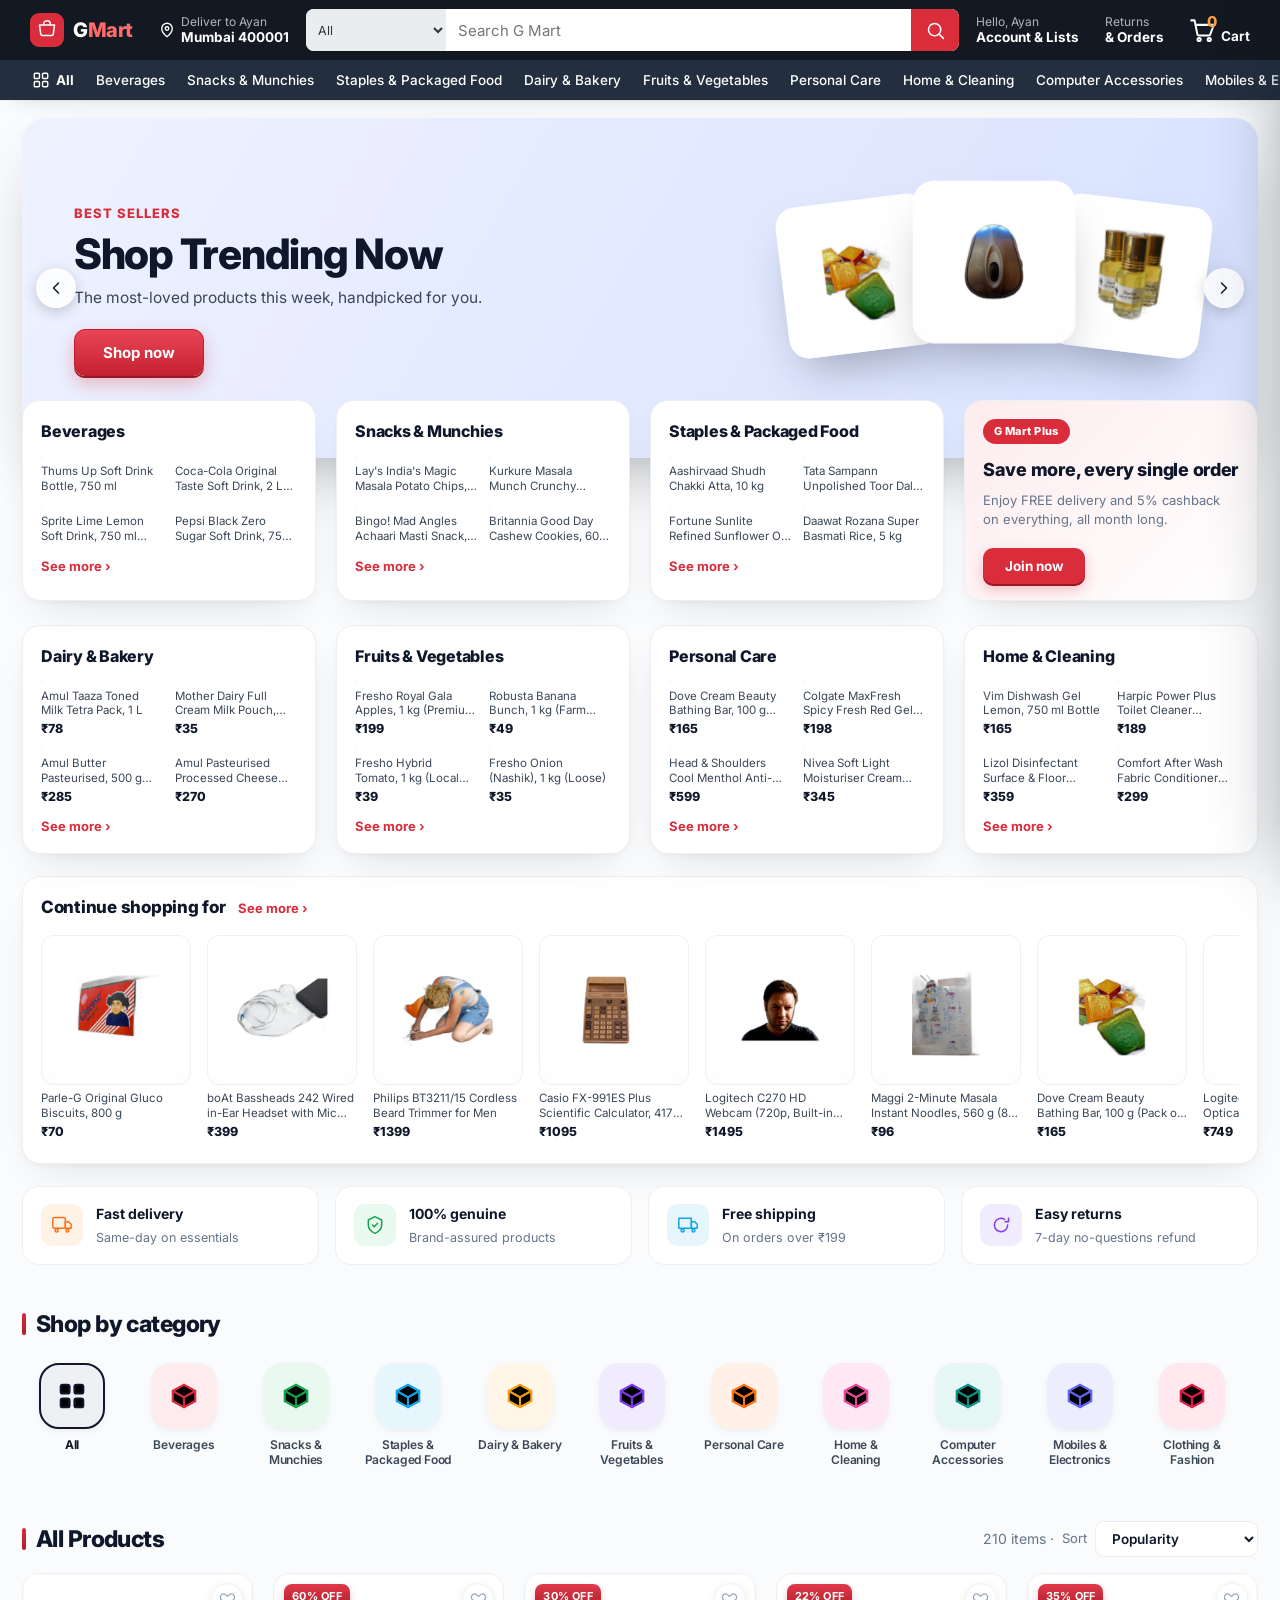
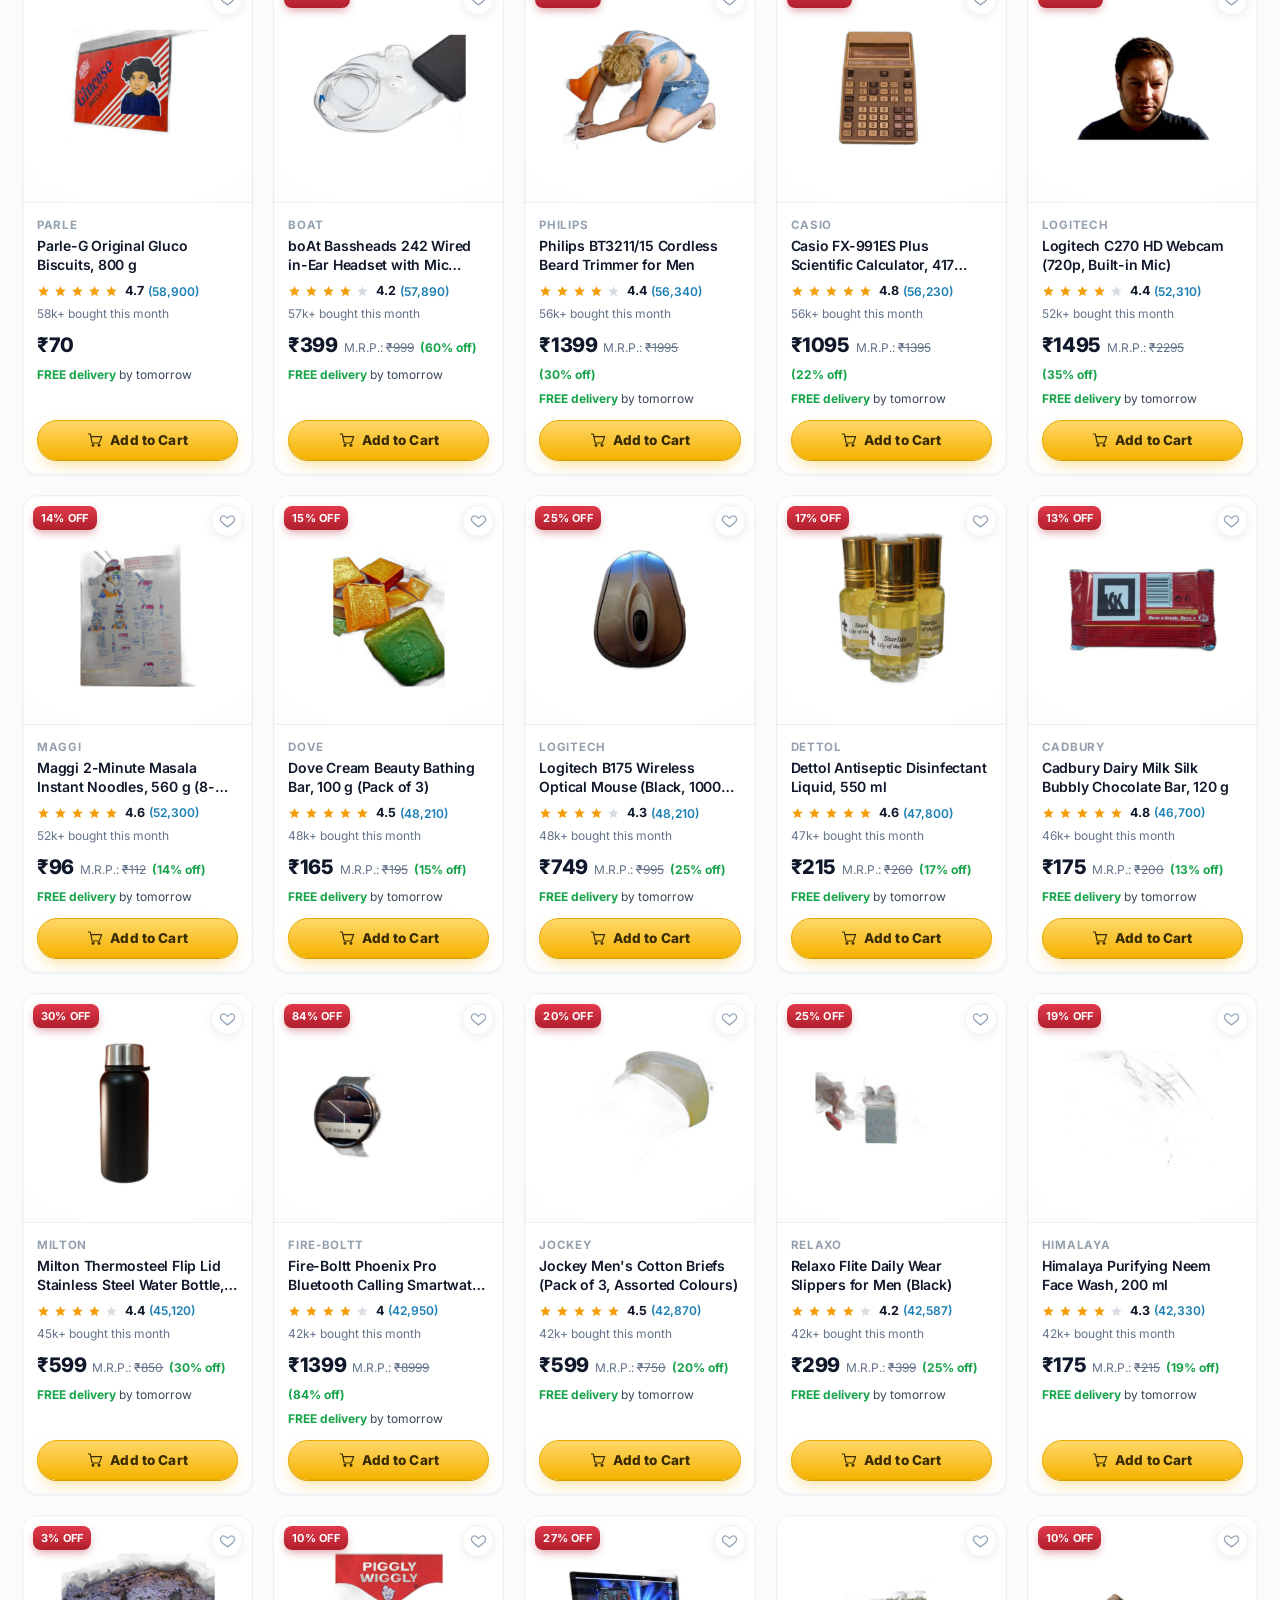
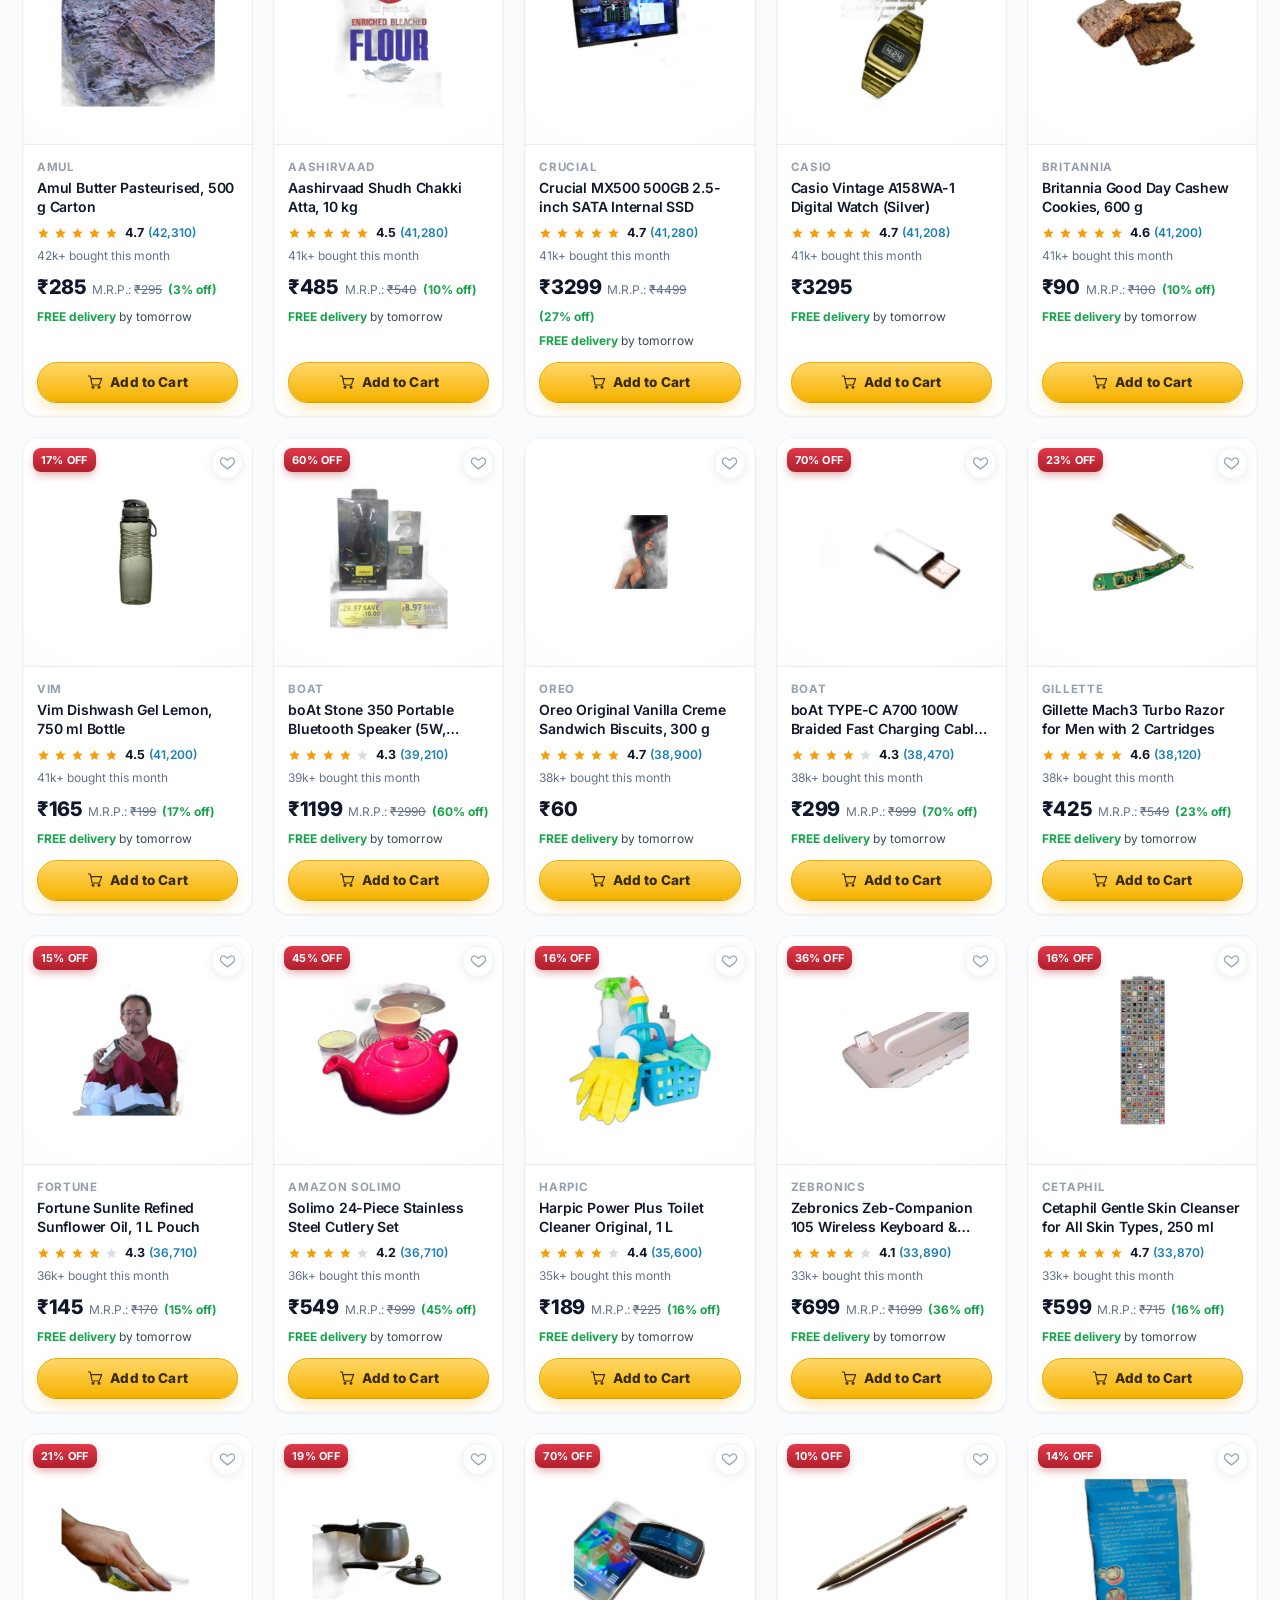
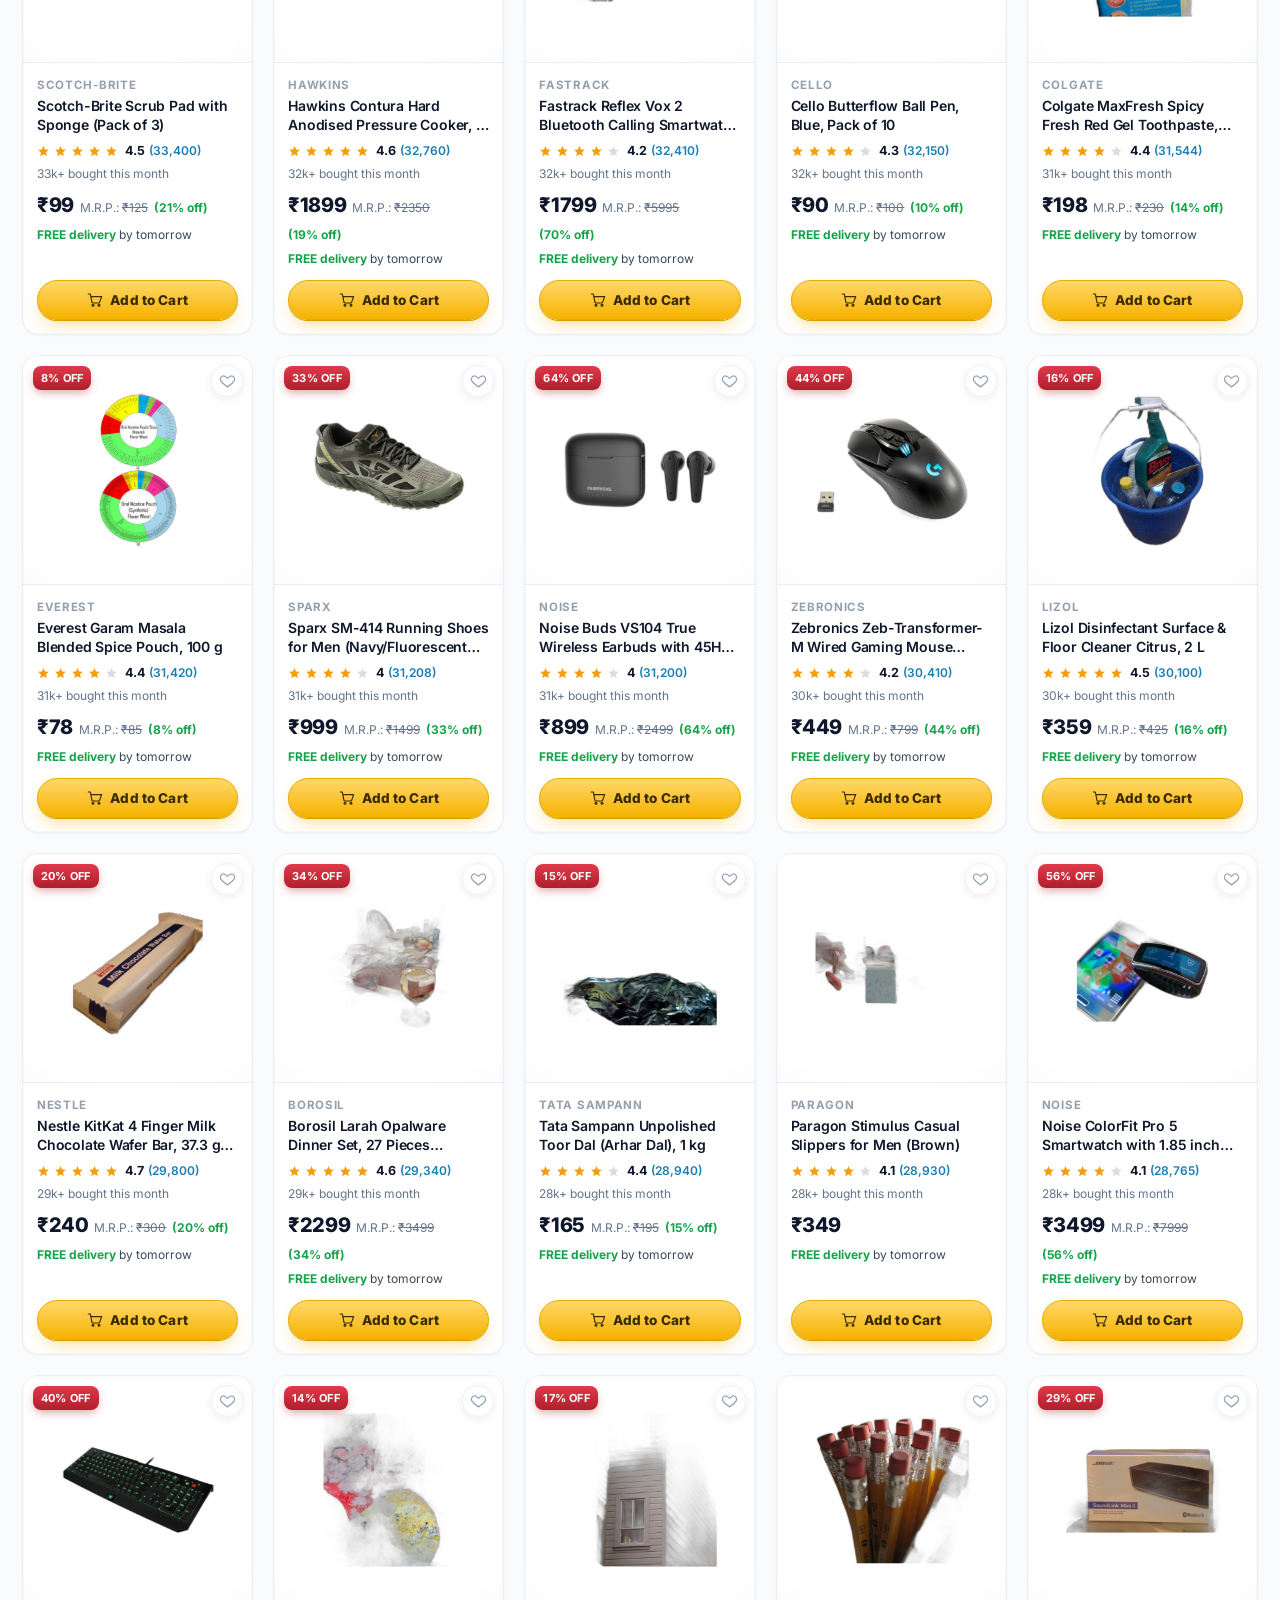
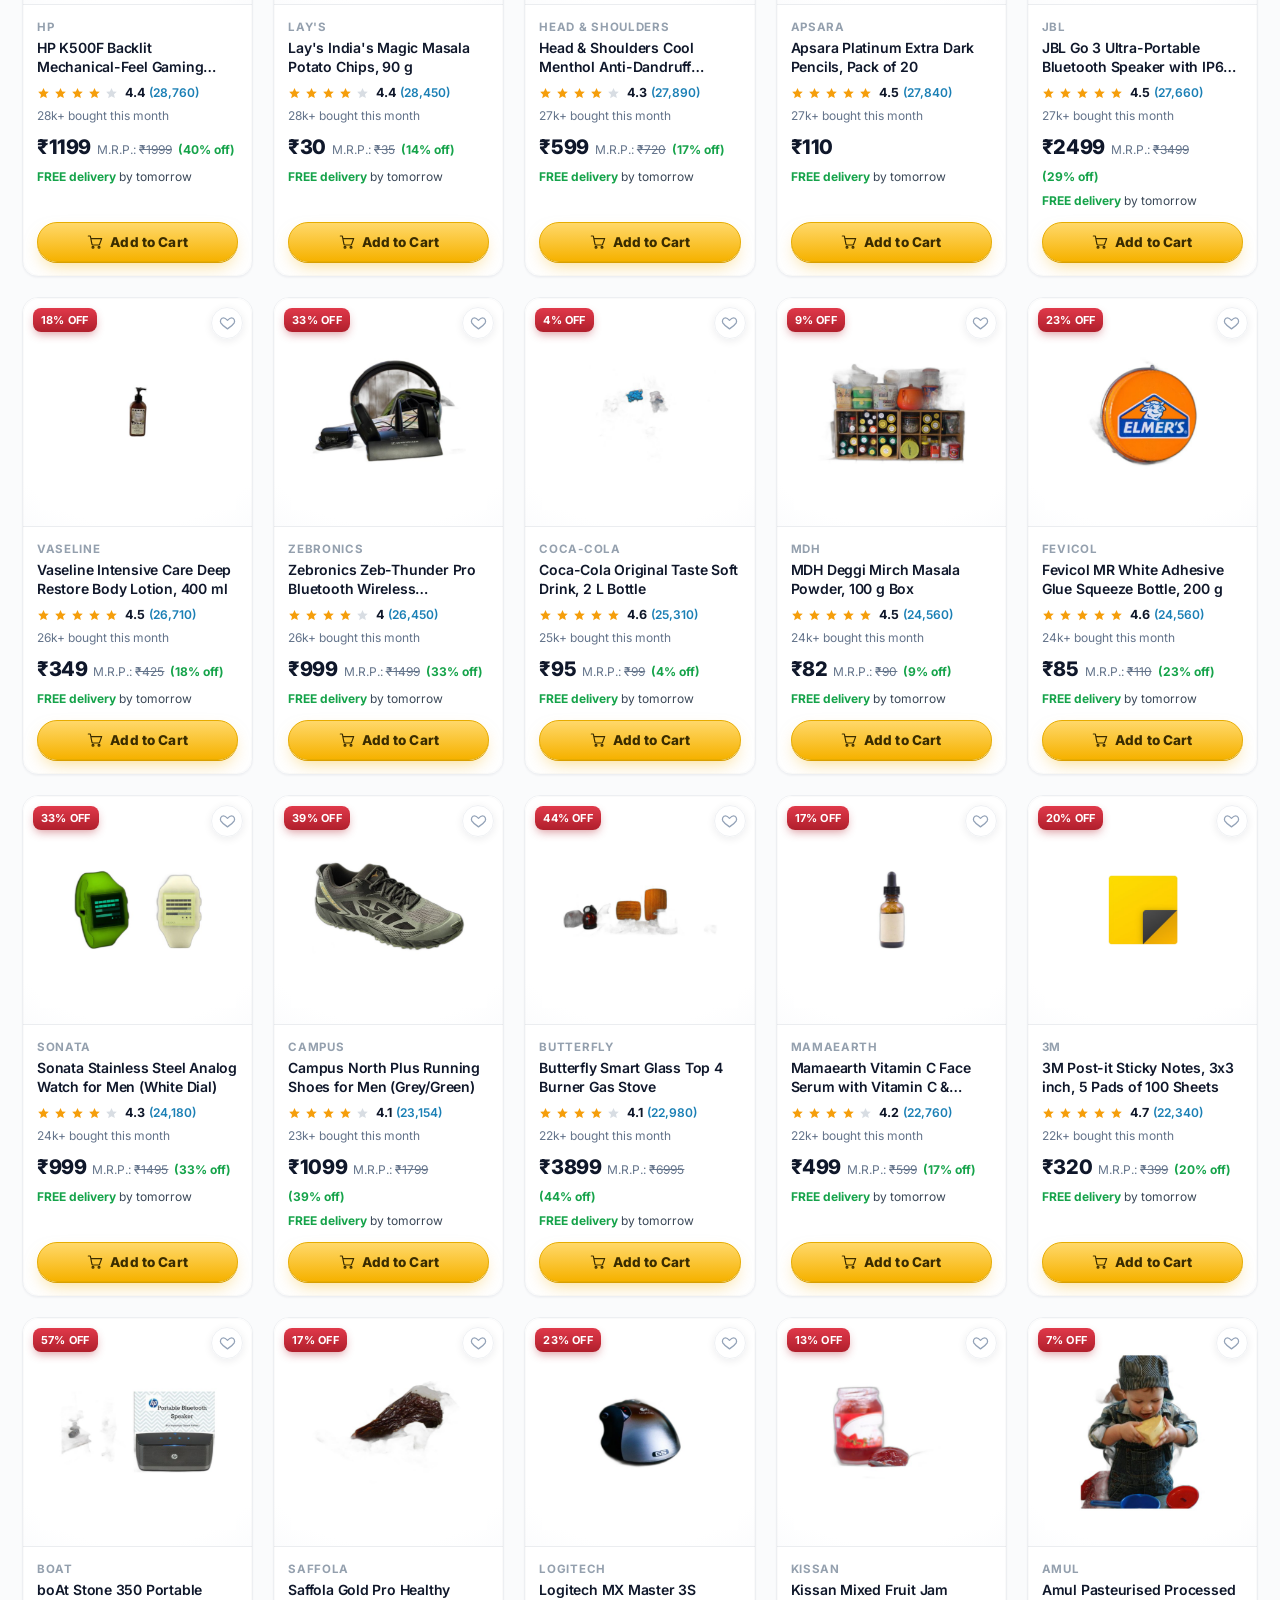
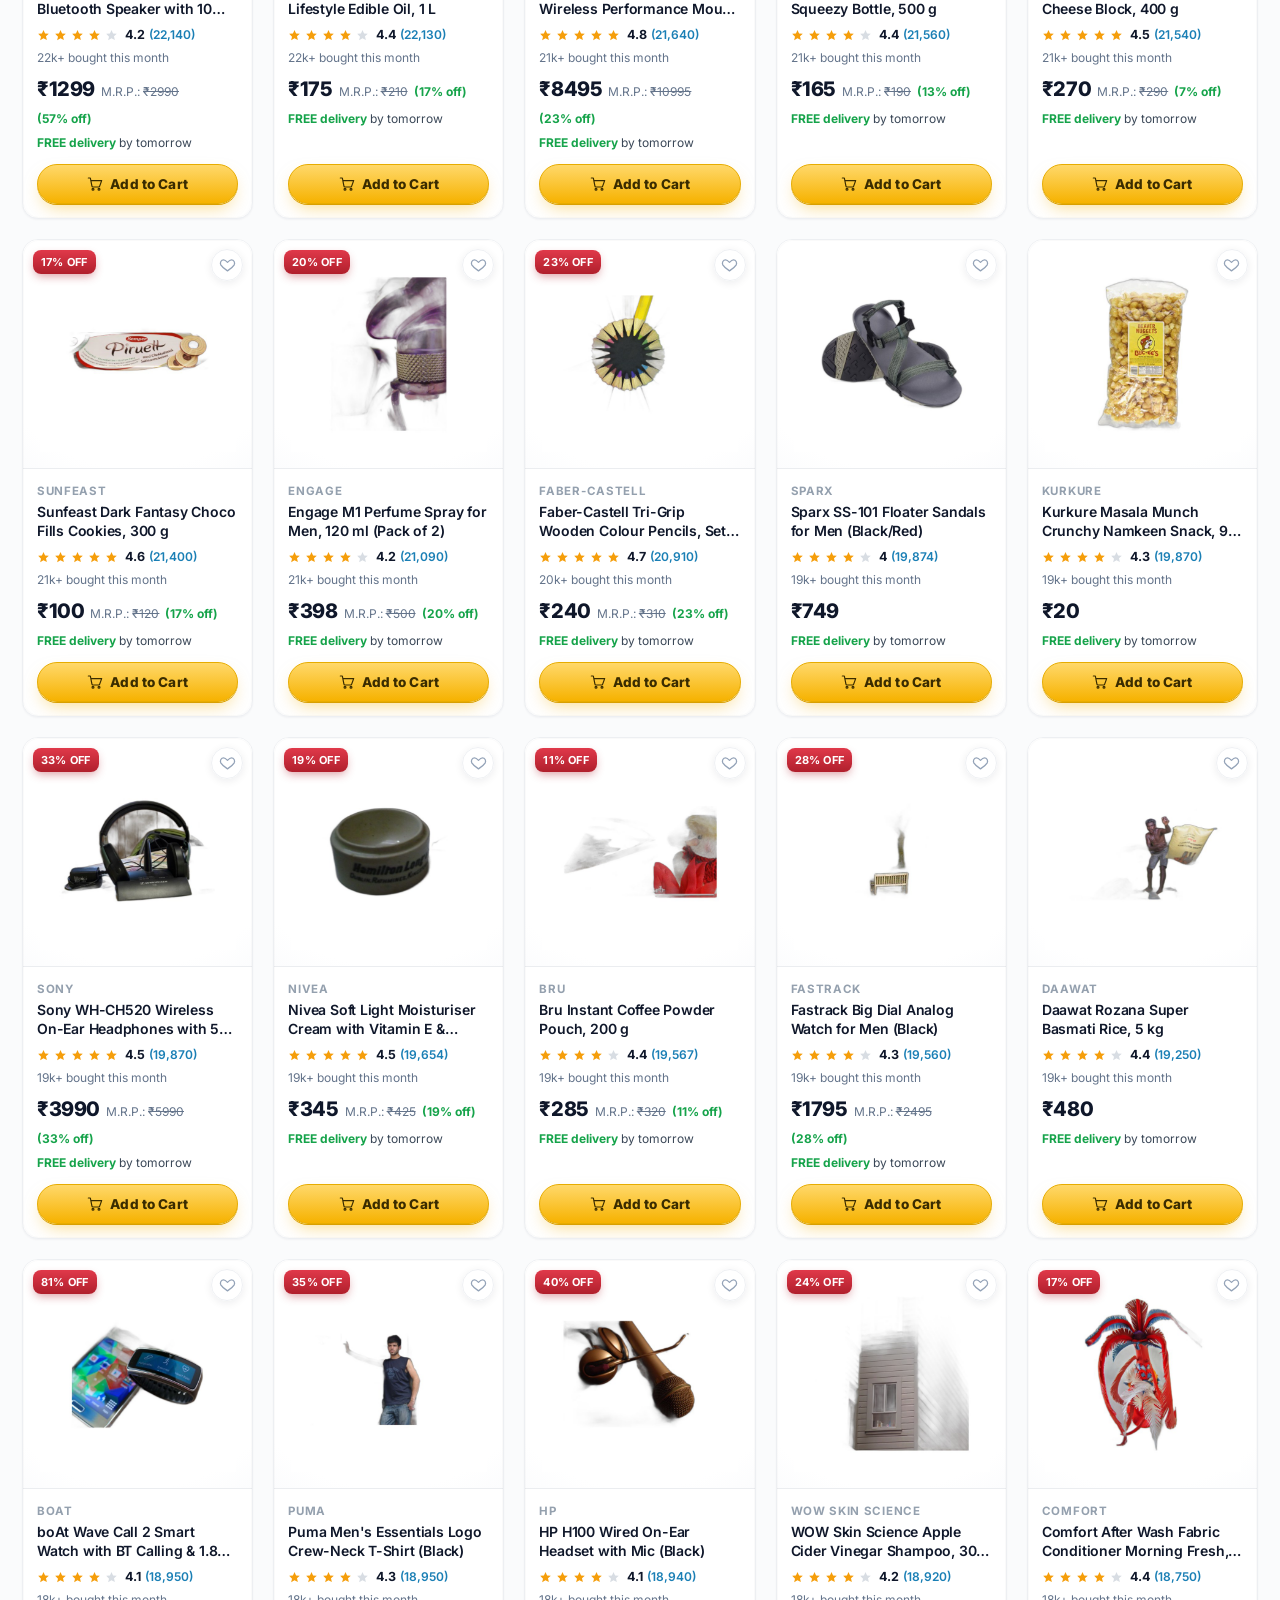
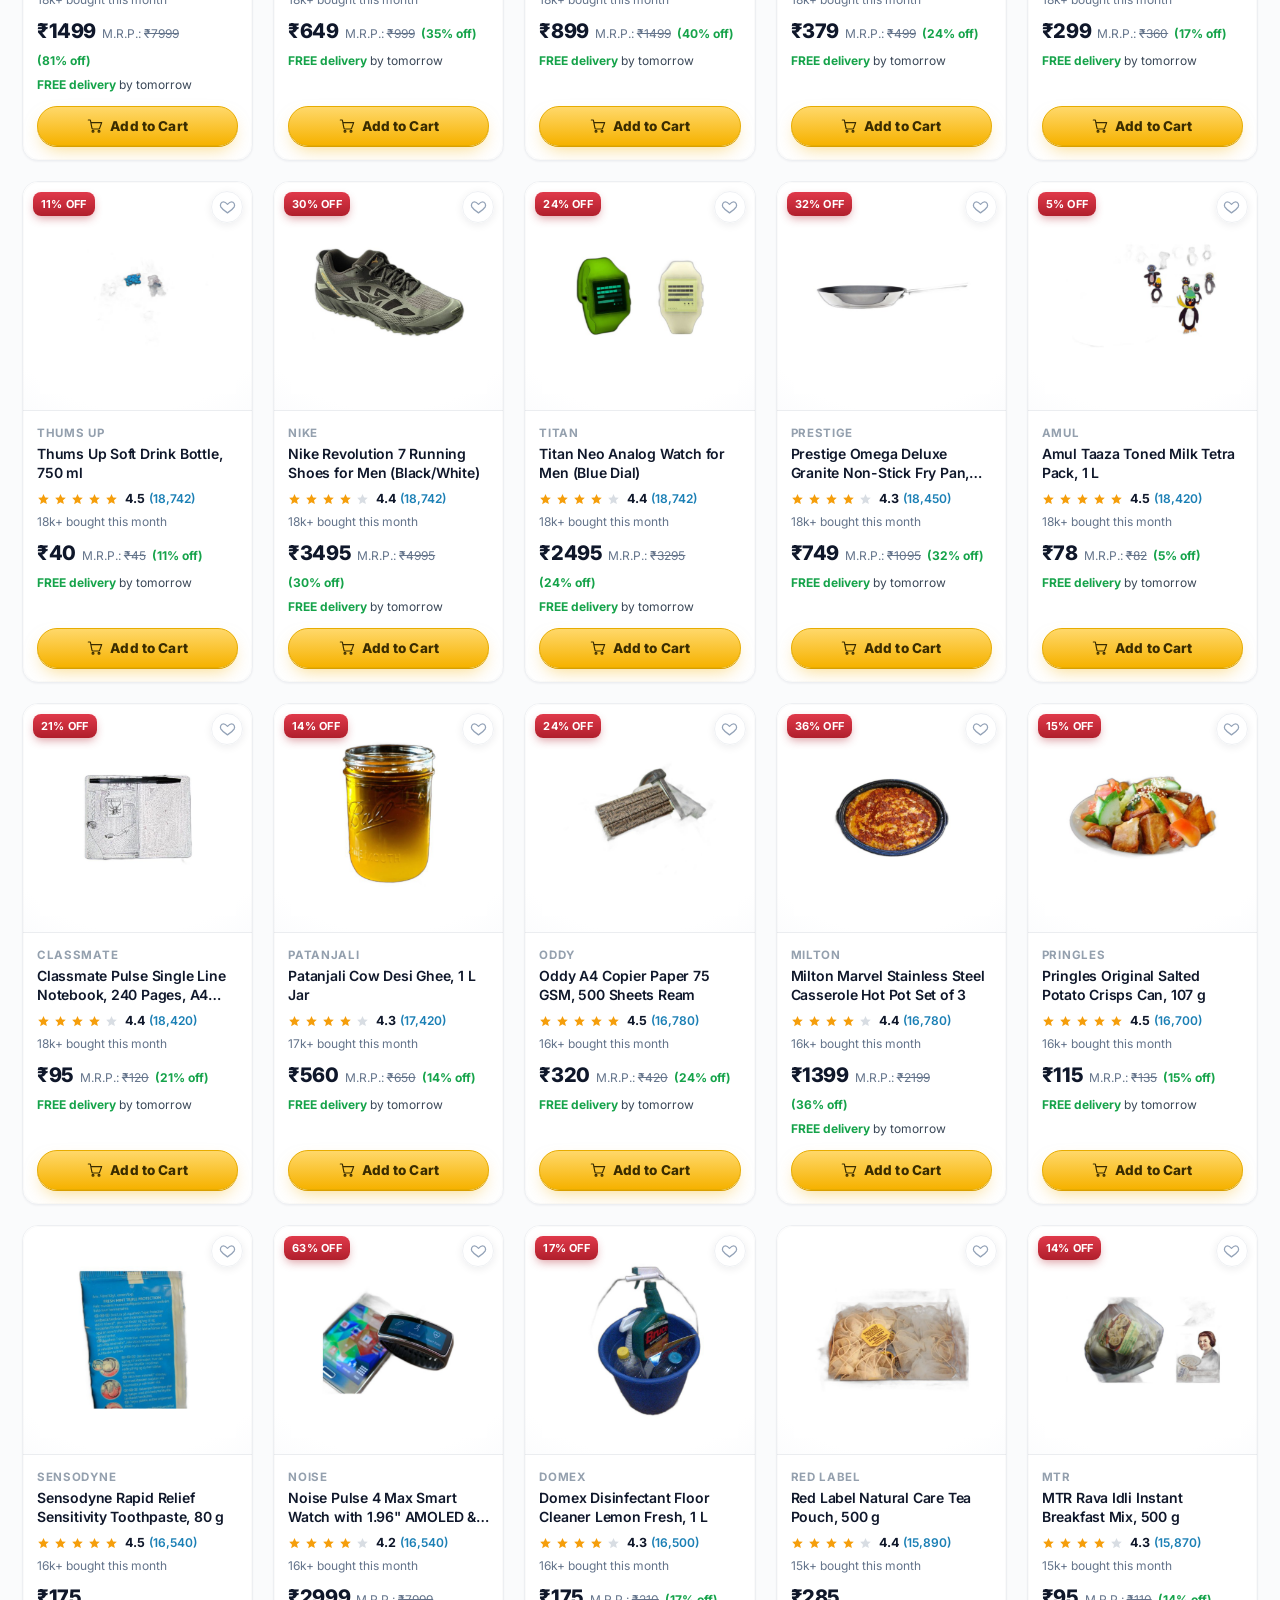
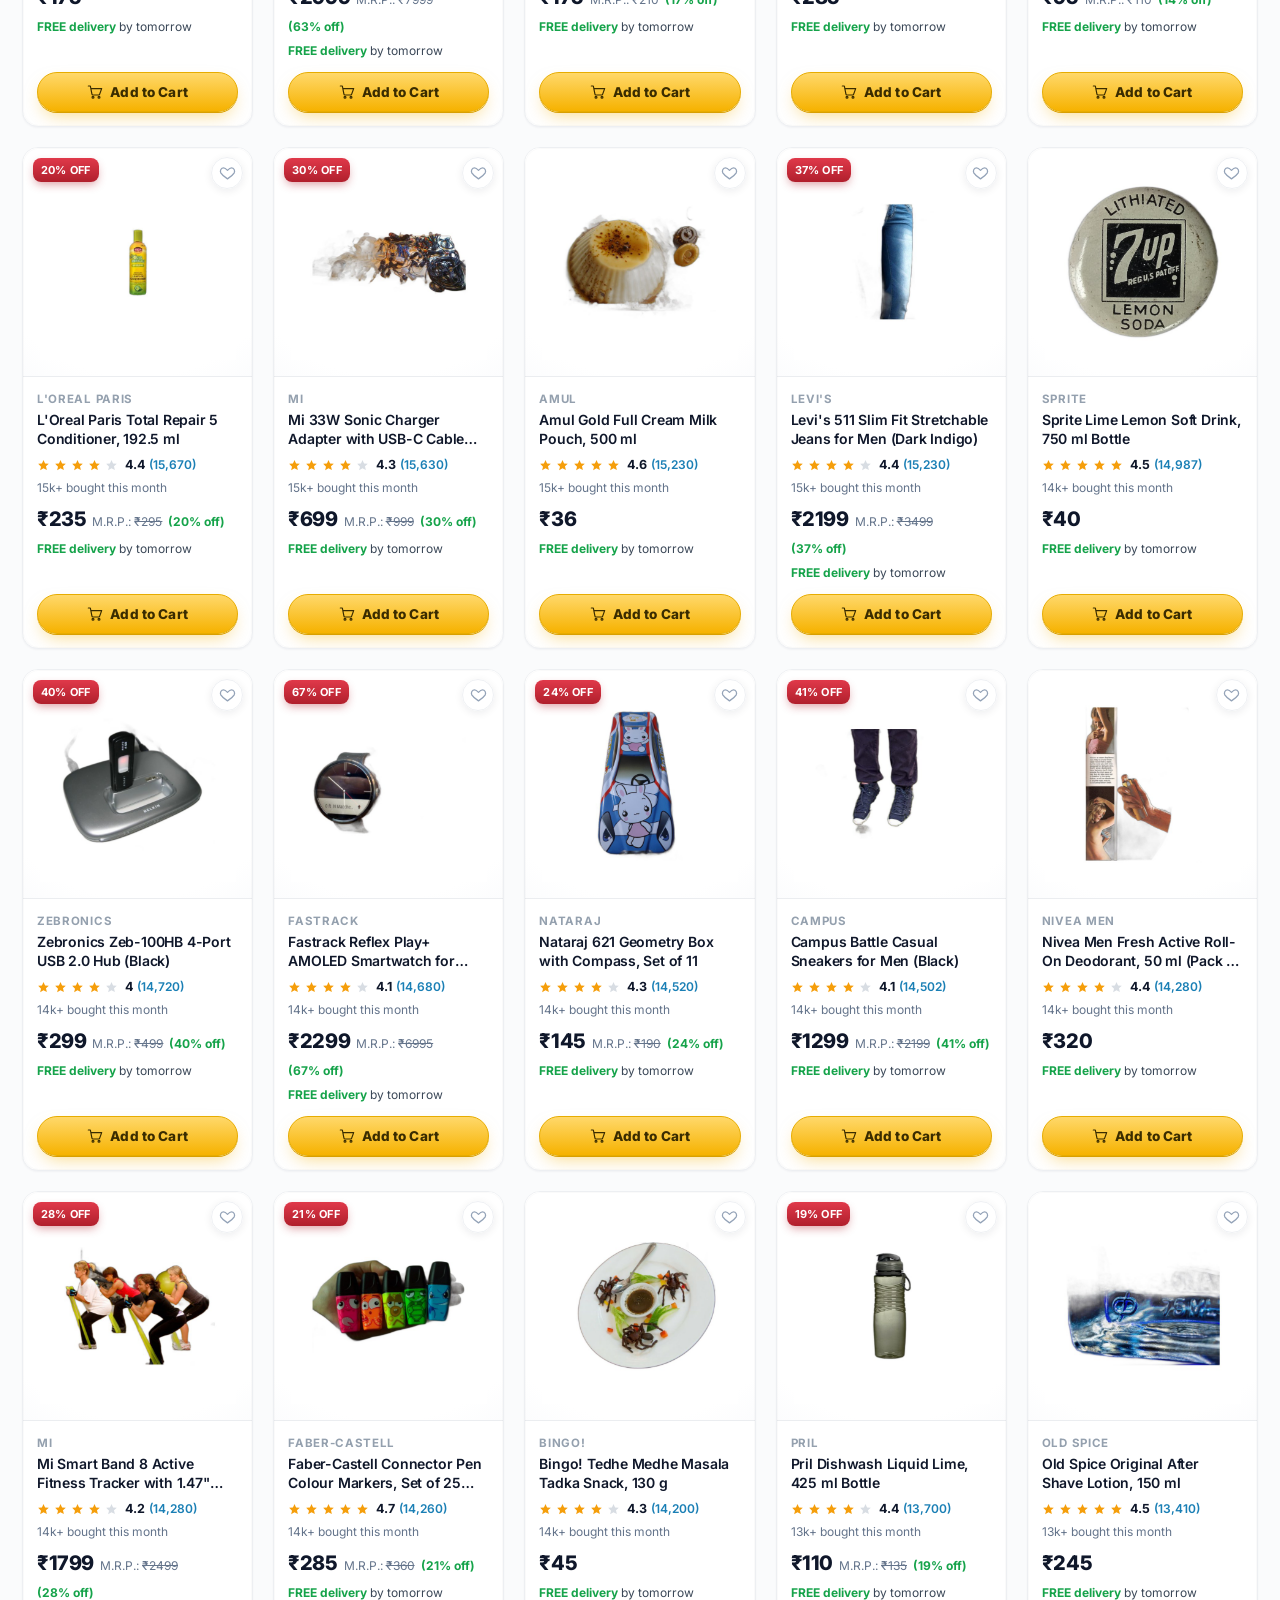
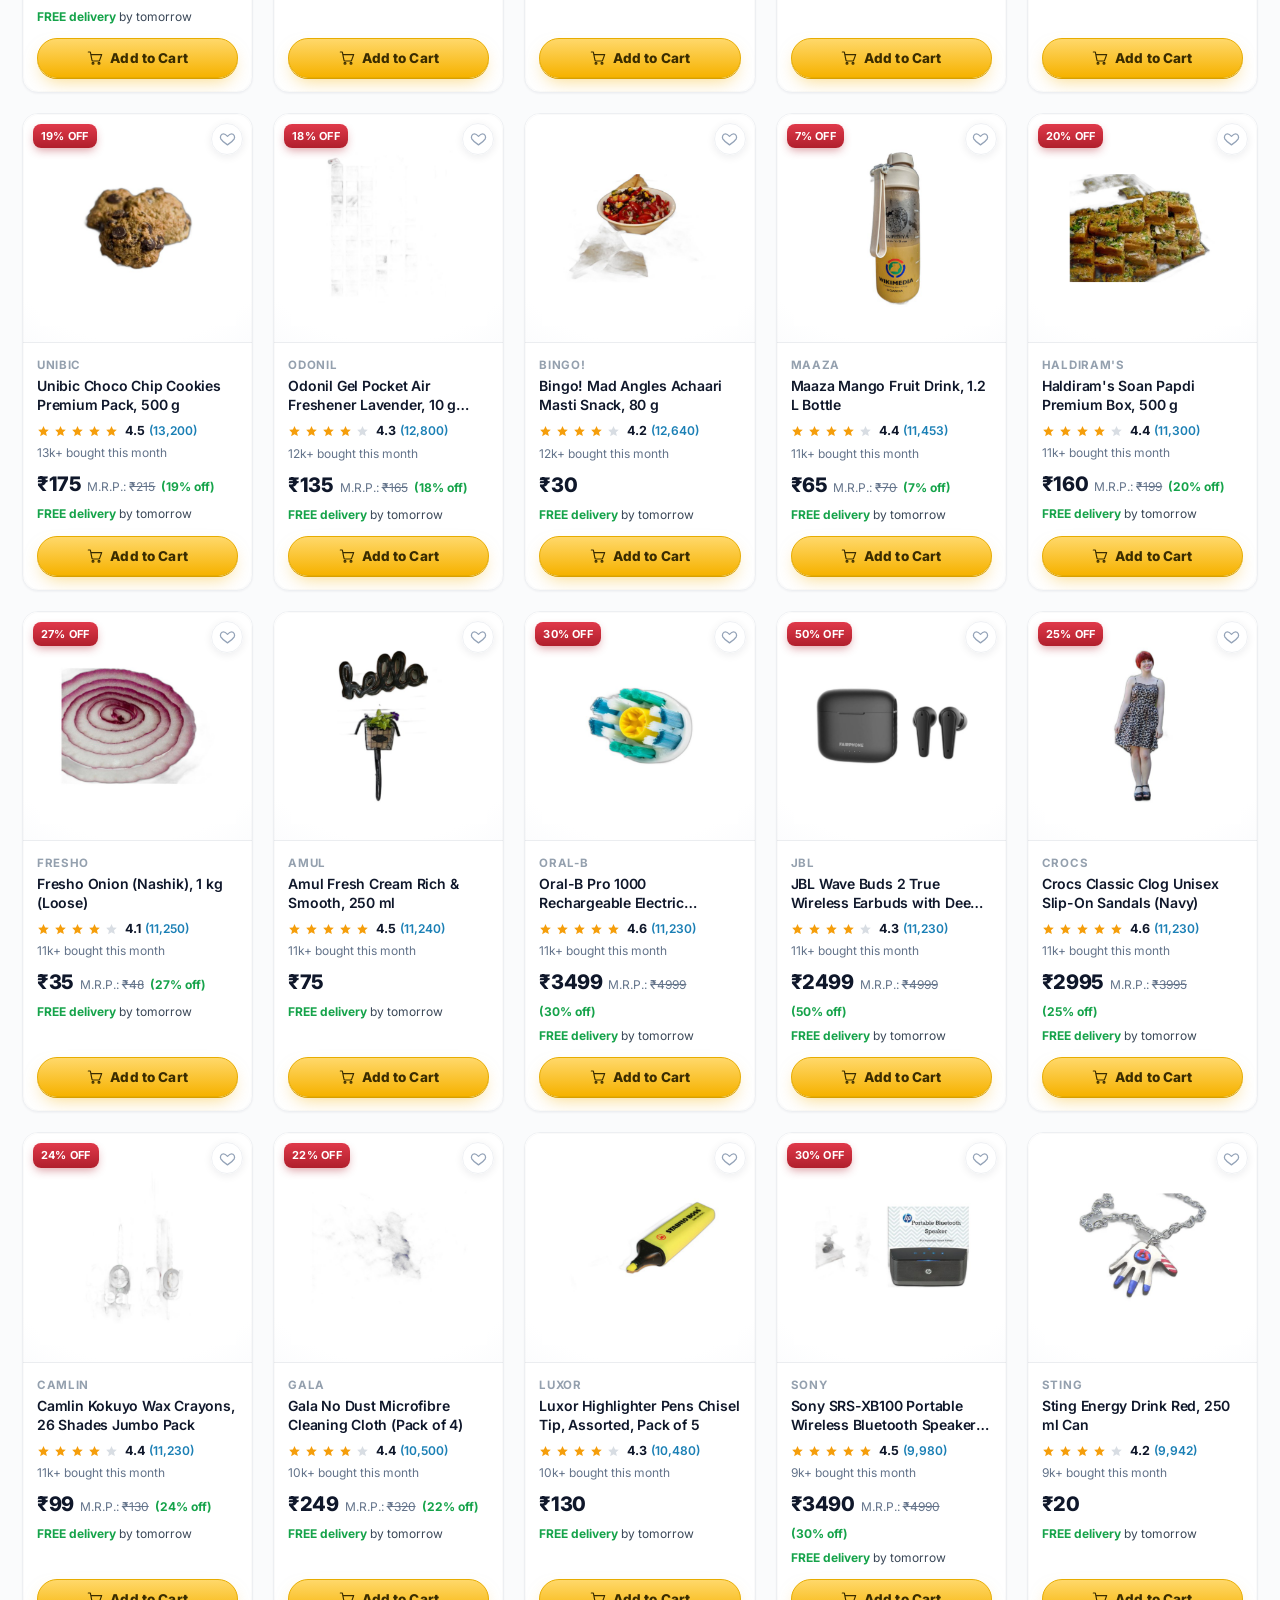
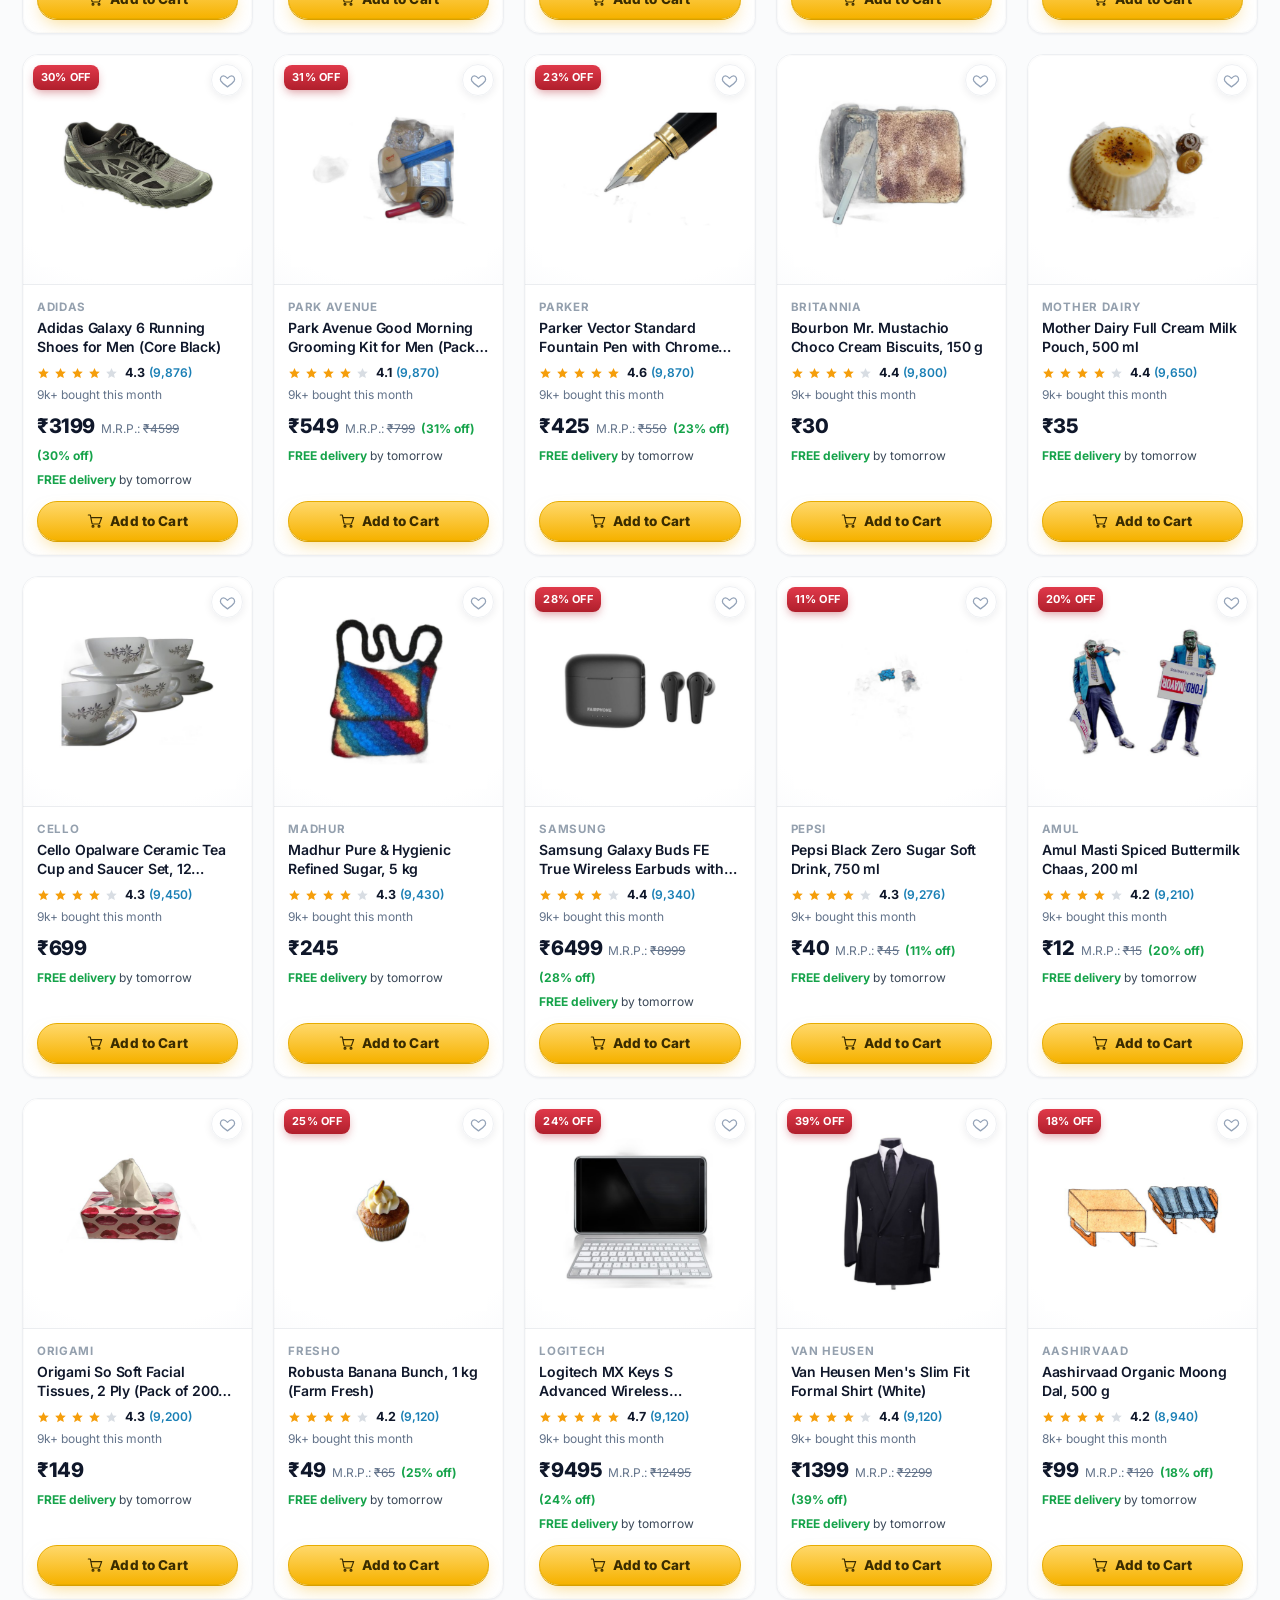
==== commit 57b59de1: "Hide banner carousel dots Co-Authored-By: Claude Opus 4.8 (1M context) <noreply@anthropic.com>" ====
--- a/index.html
+++ b/index.html
@@ -363,6 +363,7 @@
   .sec-head h2::before{content:'';position:absolute;left:0;top:6px;bottom:6px;width:4px;border-radius:3px;background:linear-gradient(180deg,var(--brand),var(--brand-dark))}
   .grid{gap:20px}
   .home-cards{gap:20px}
+  .ab-dots{display:none}
 </style>
 </head>
 <body>
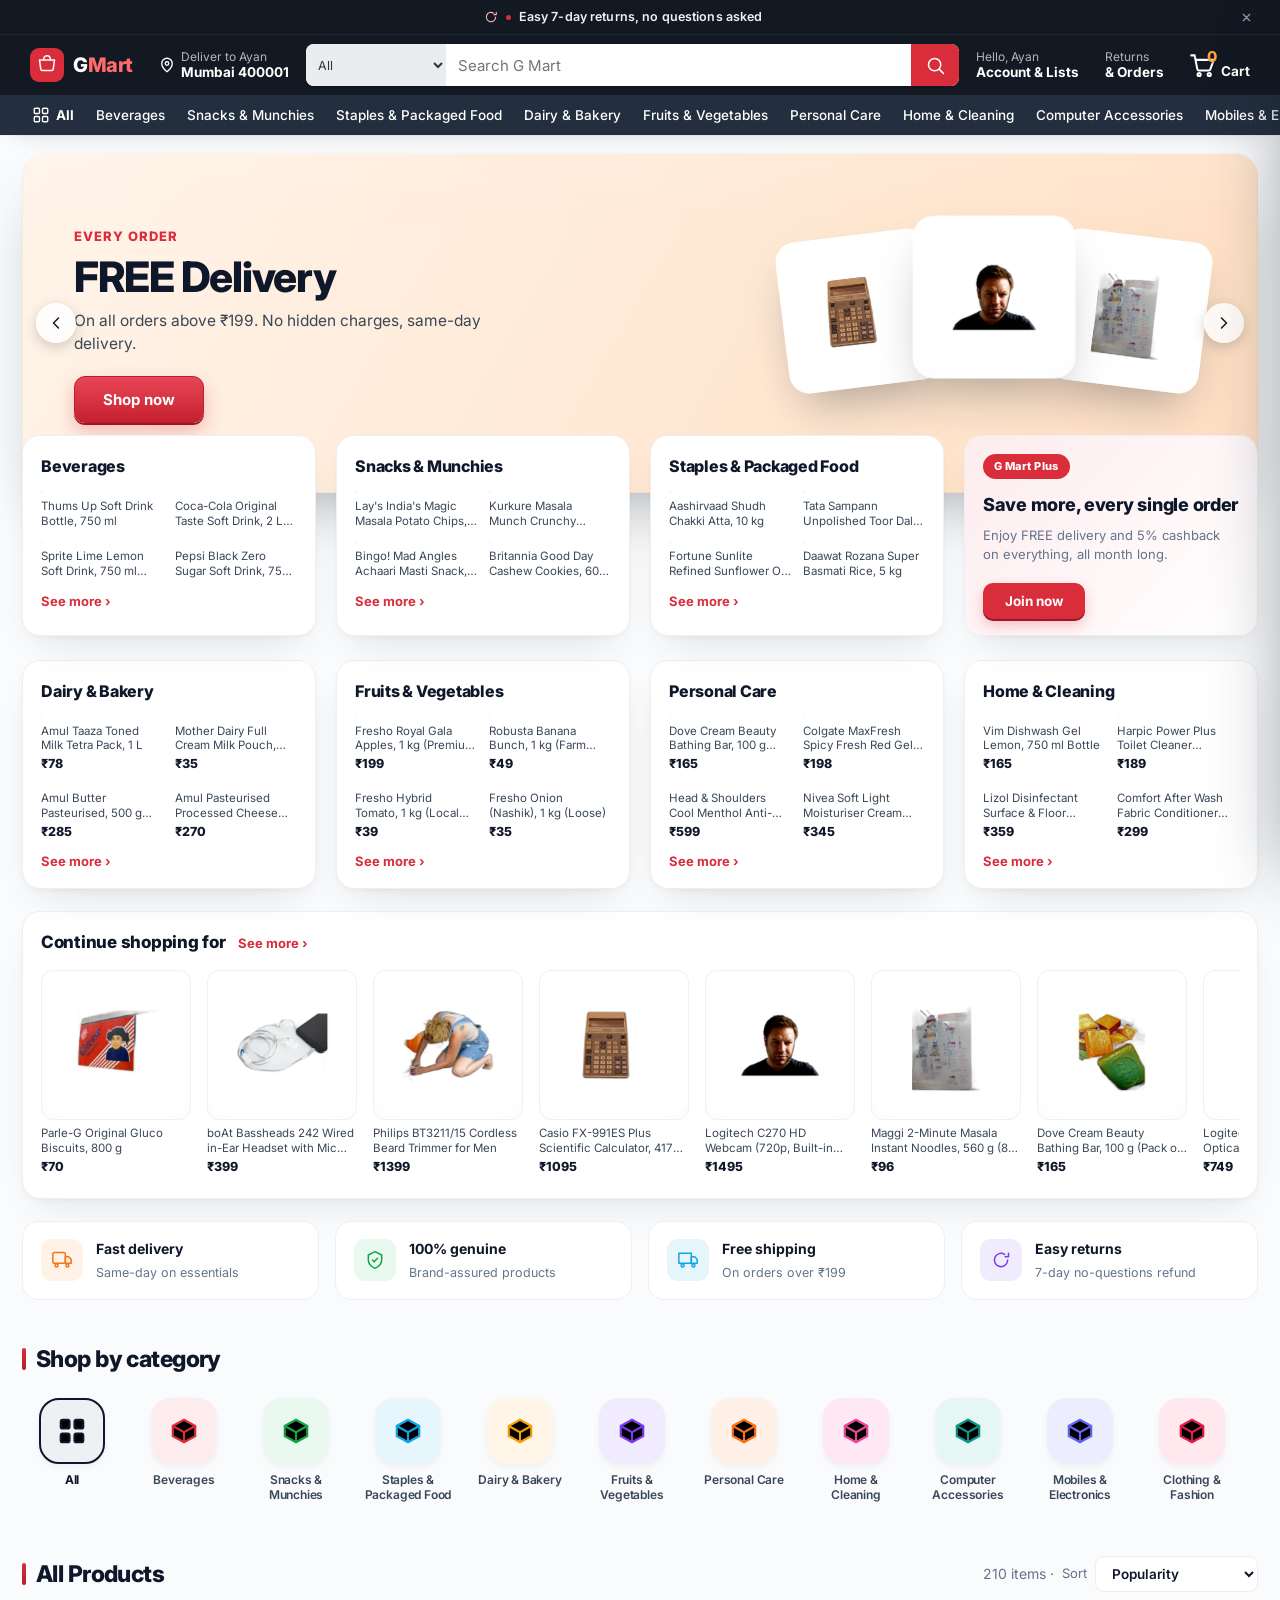
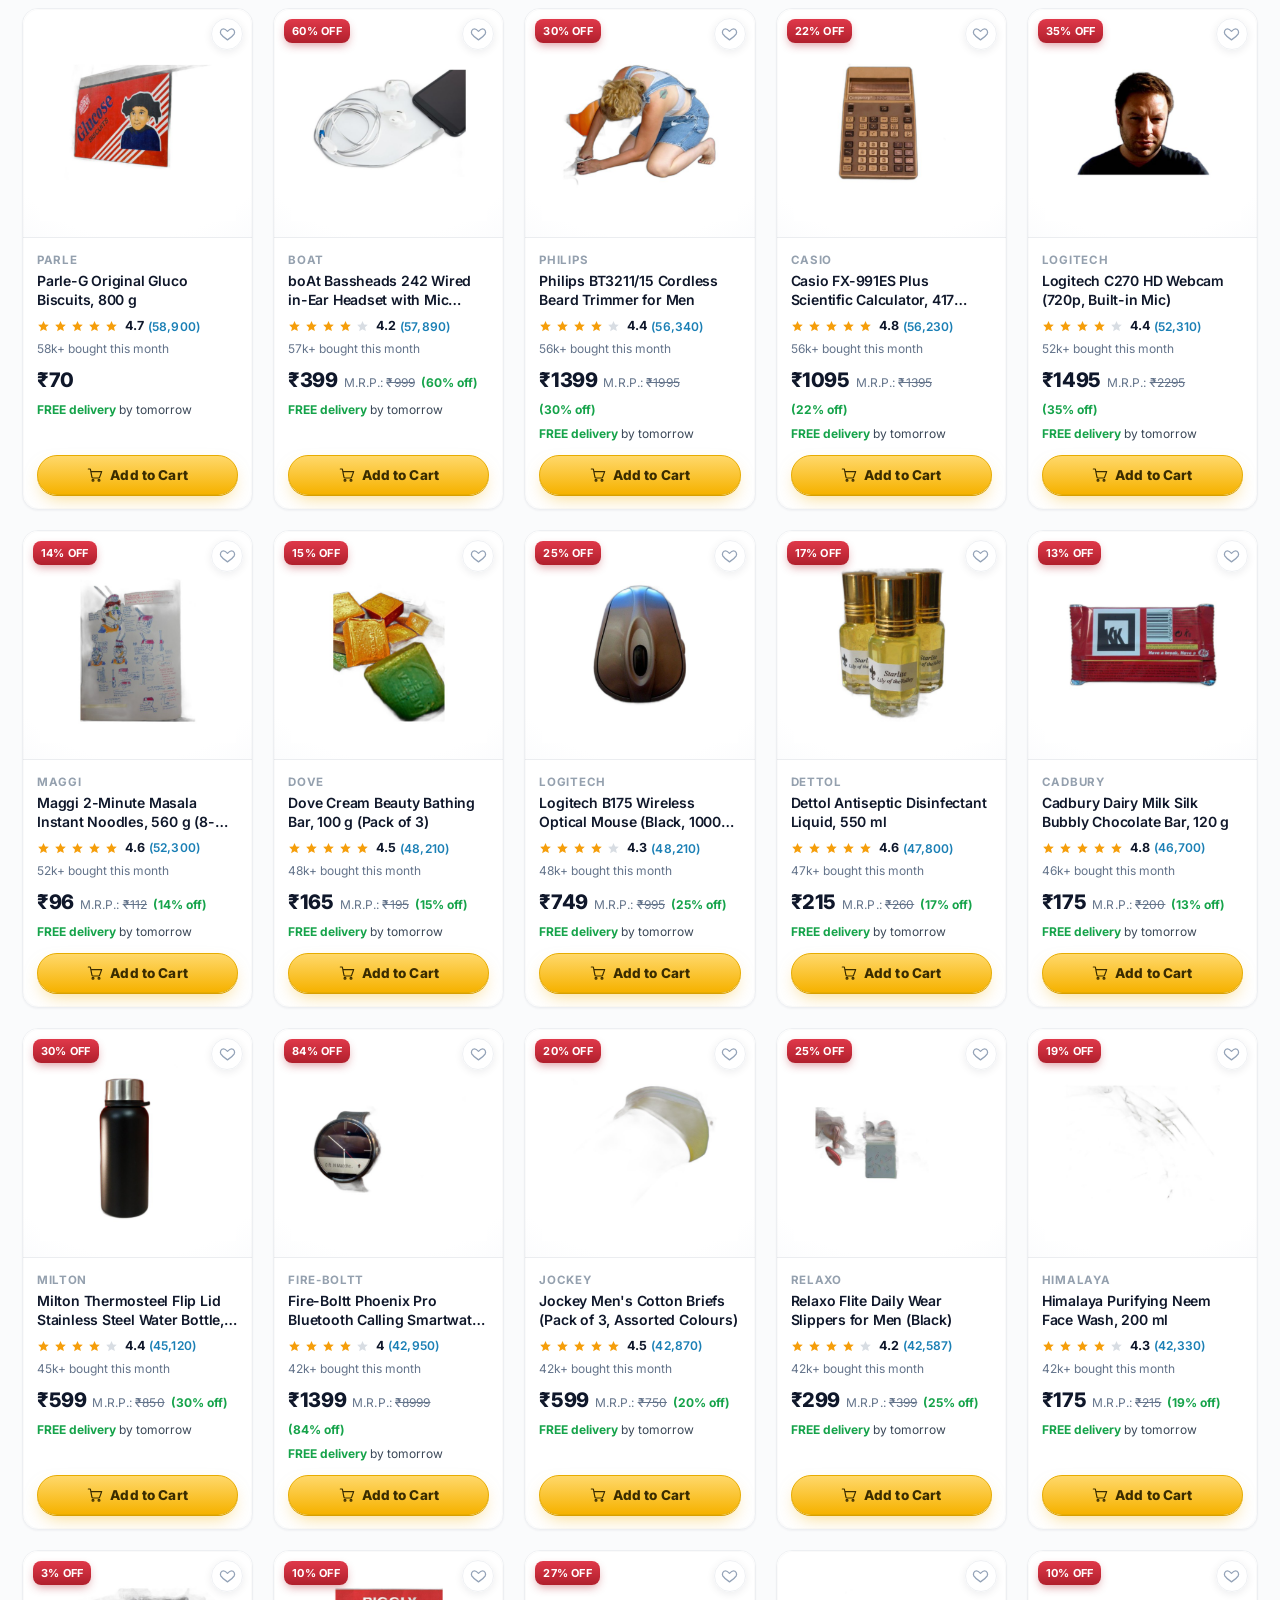
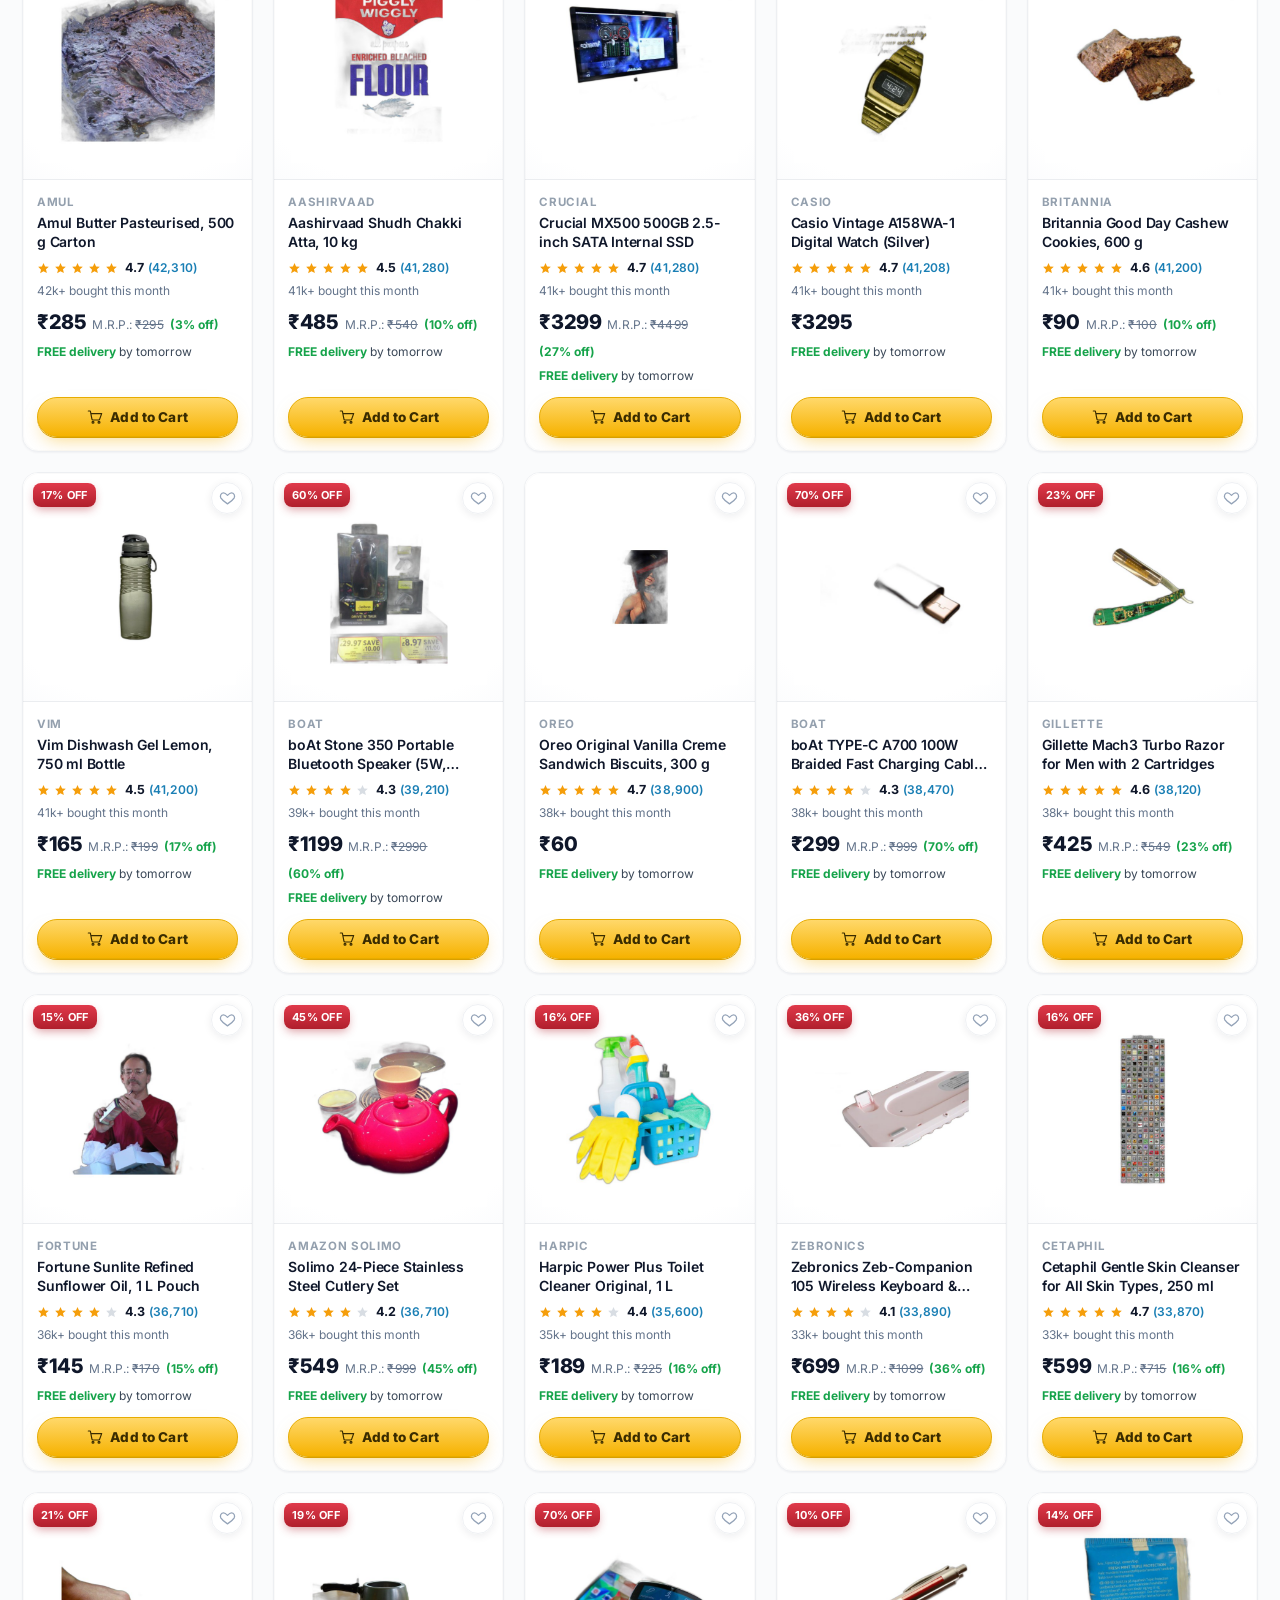
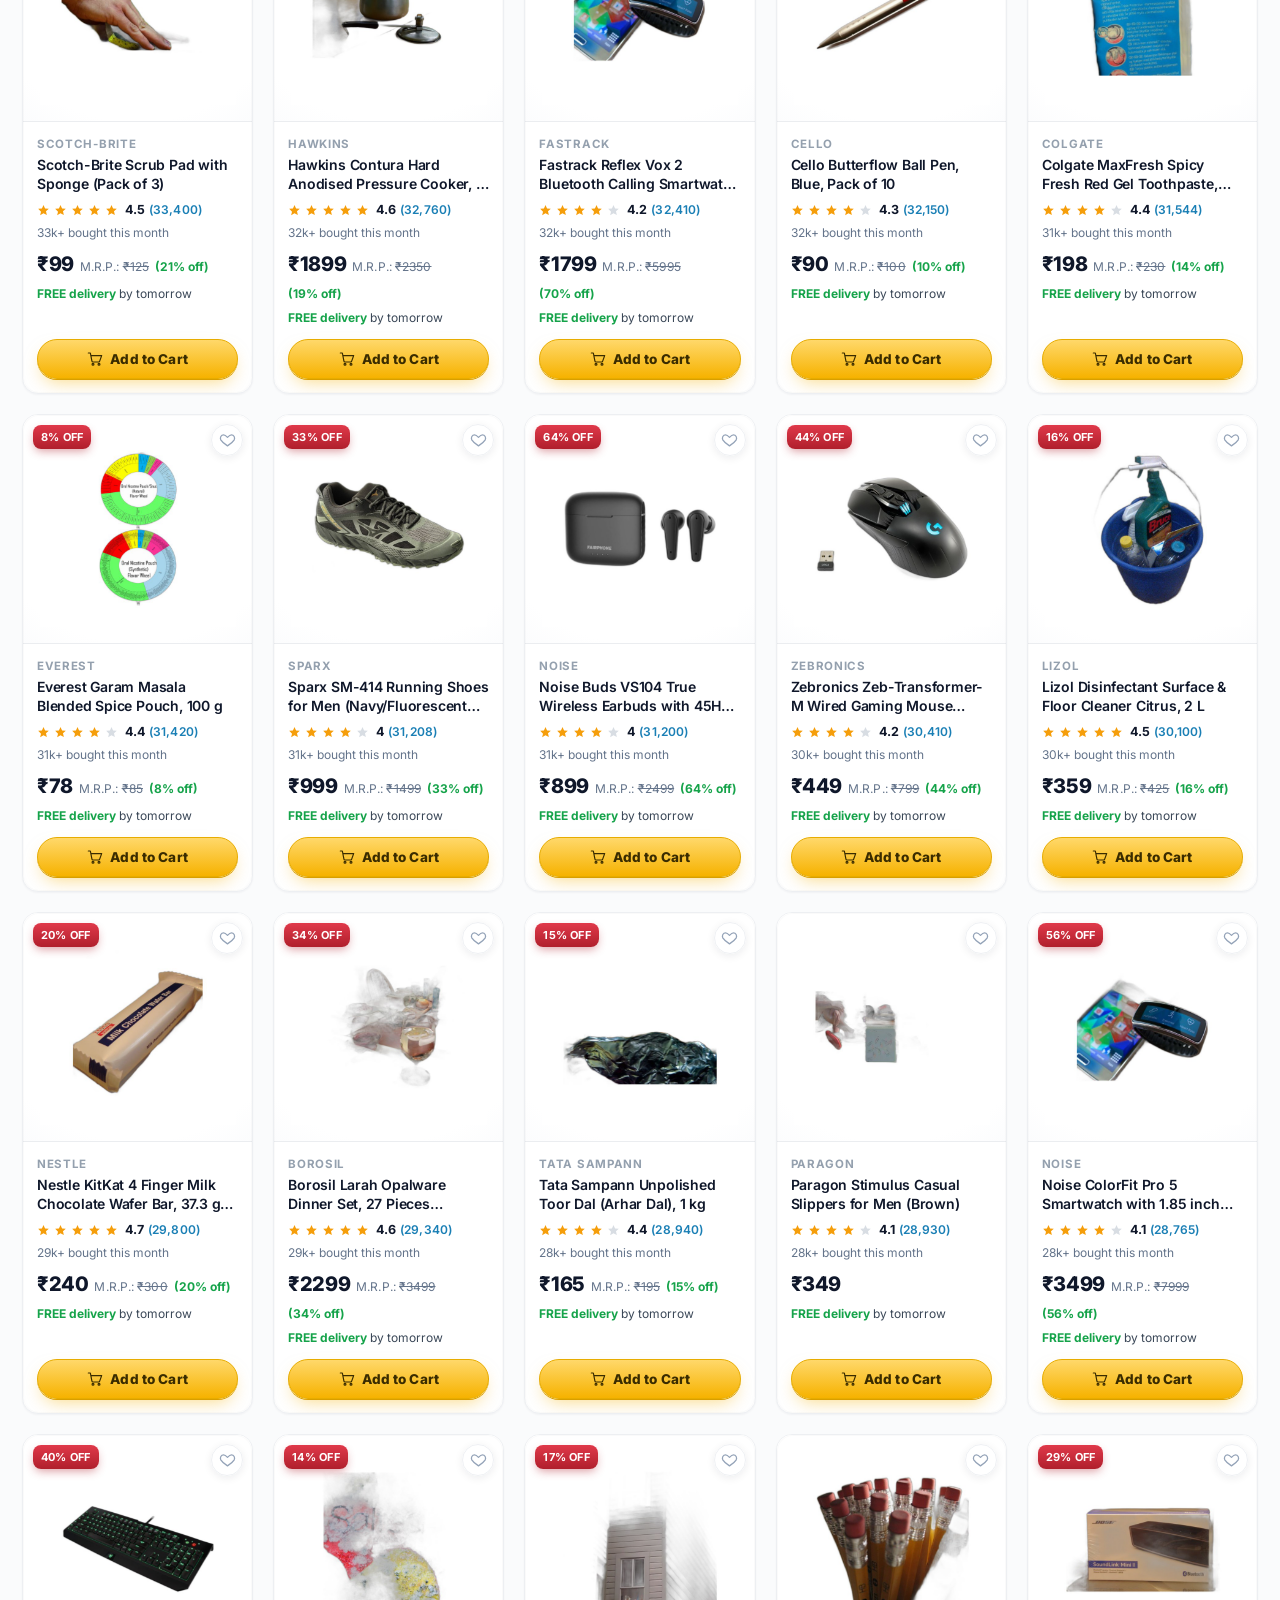
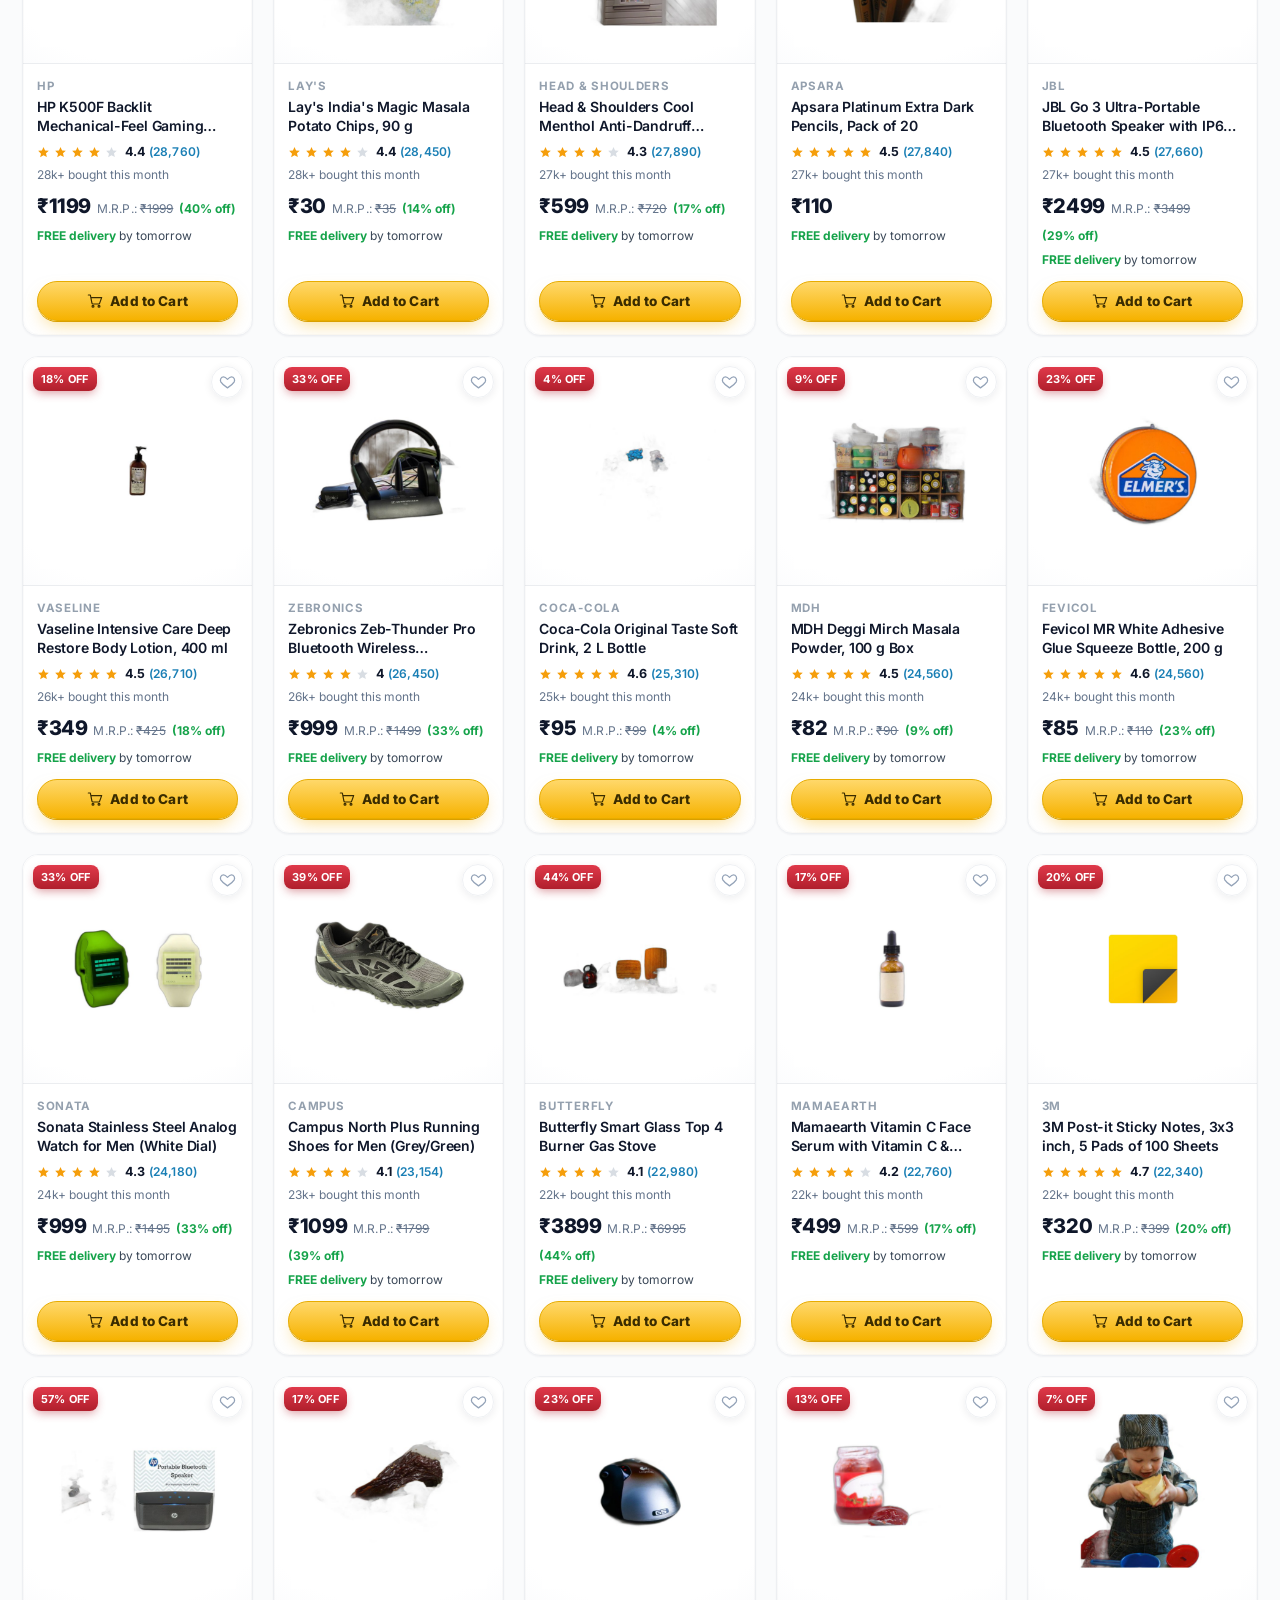
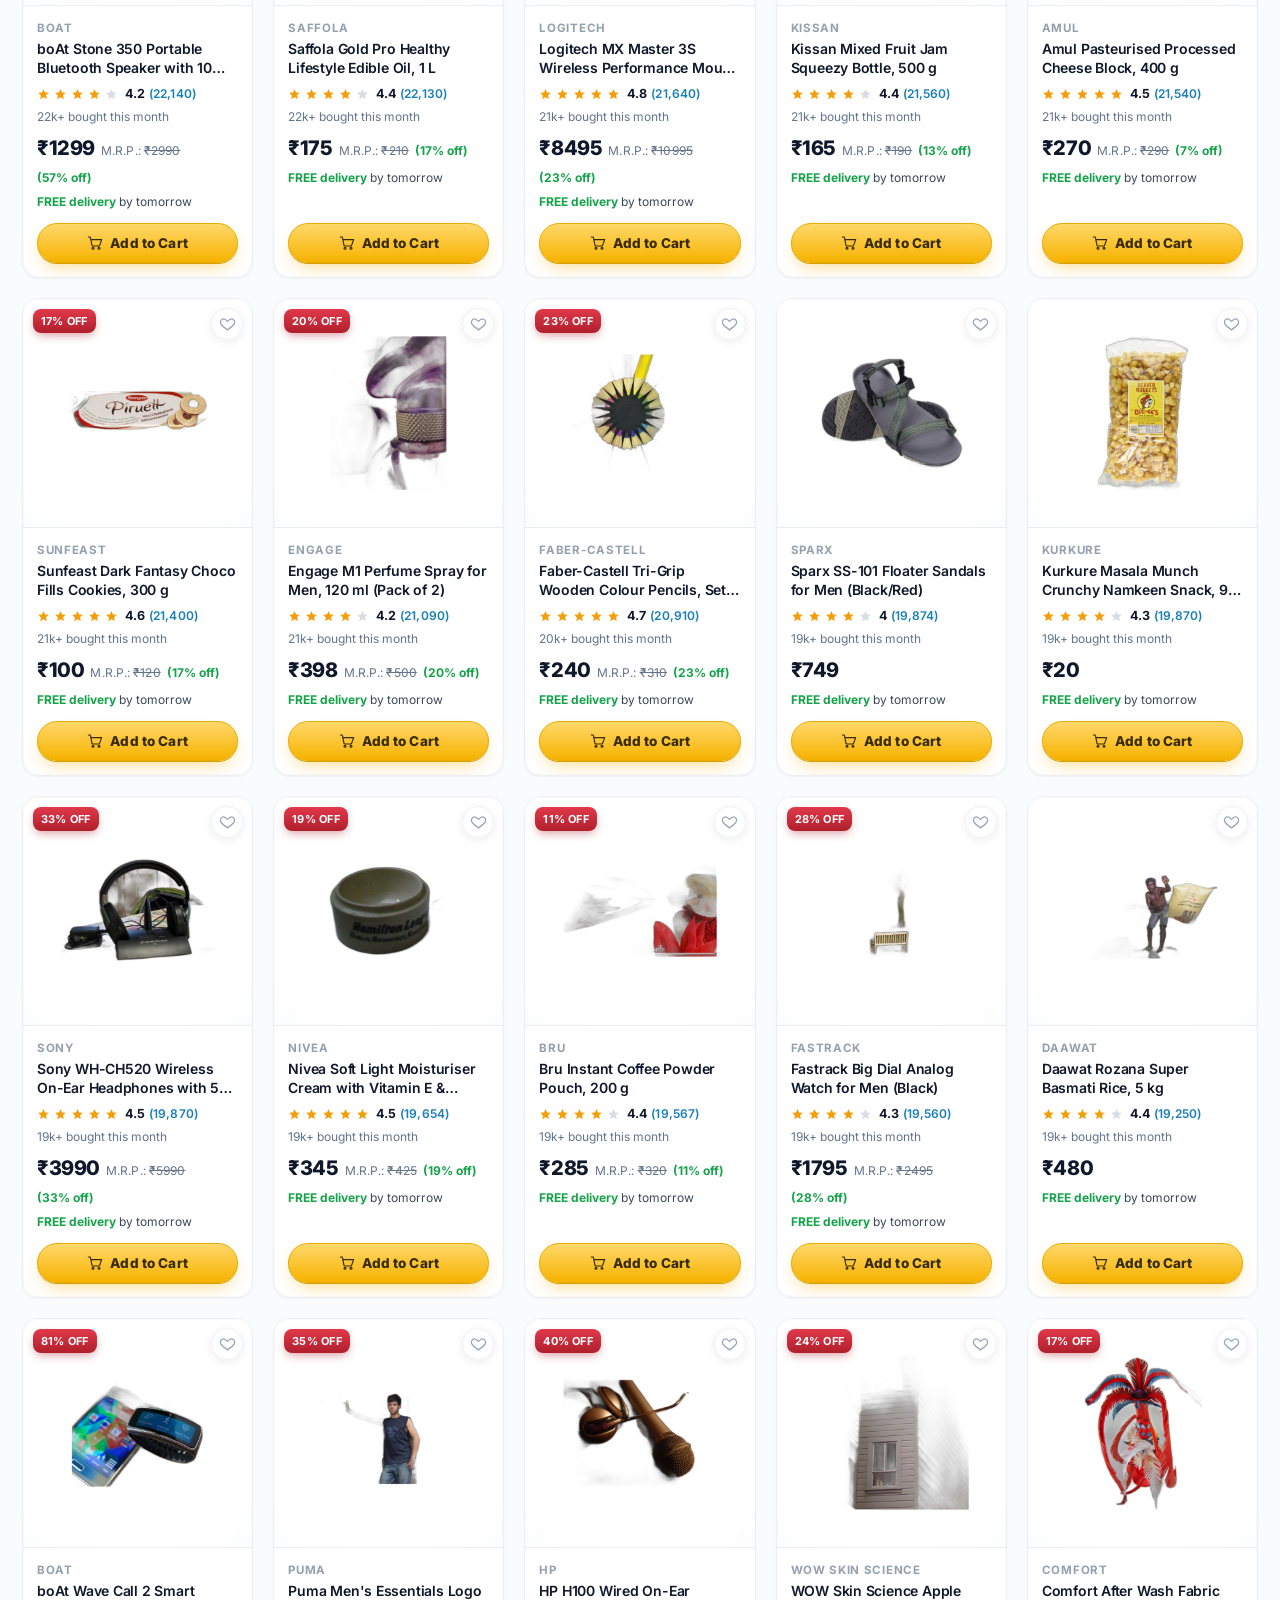
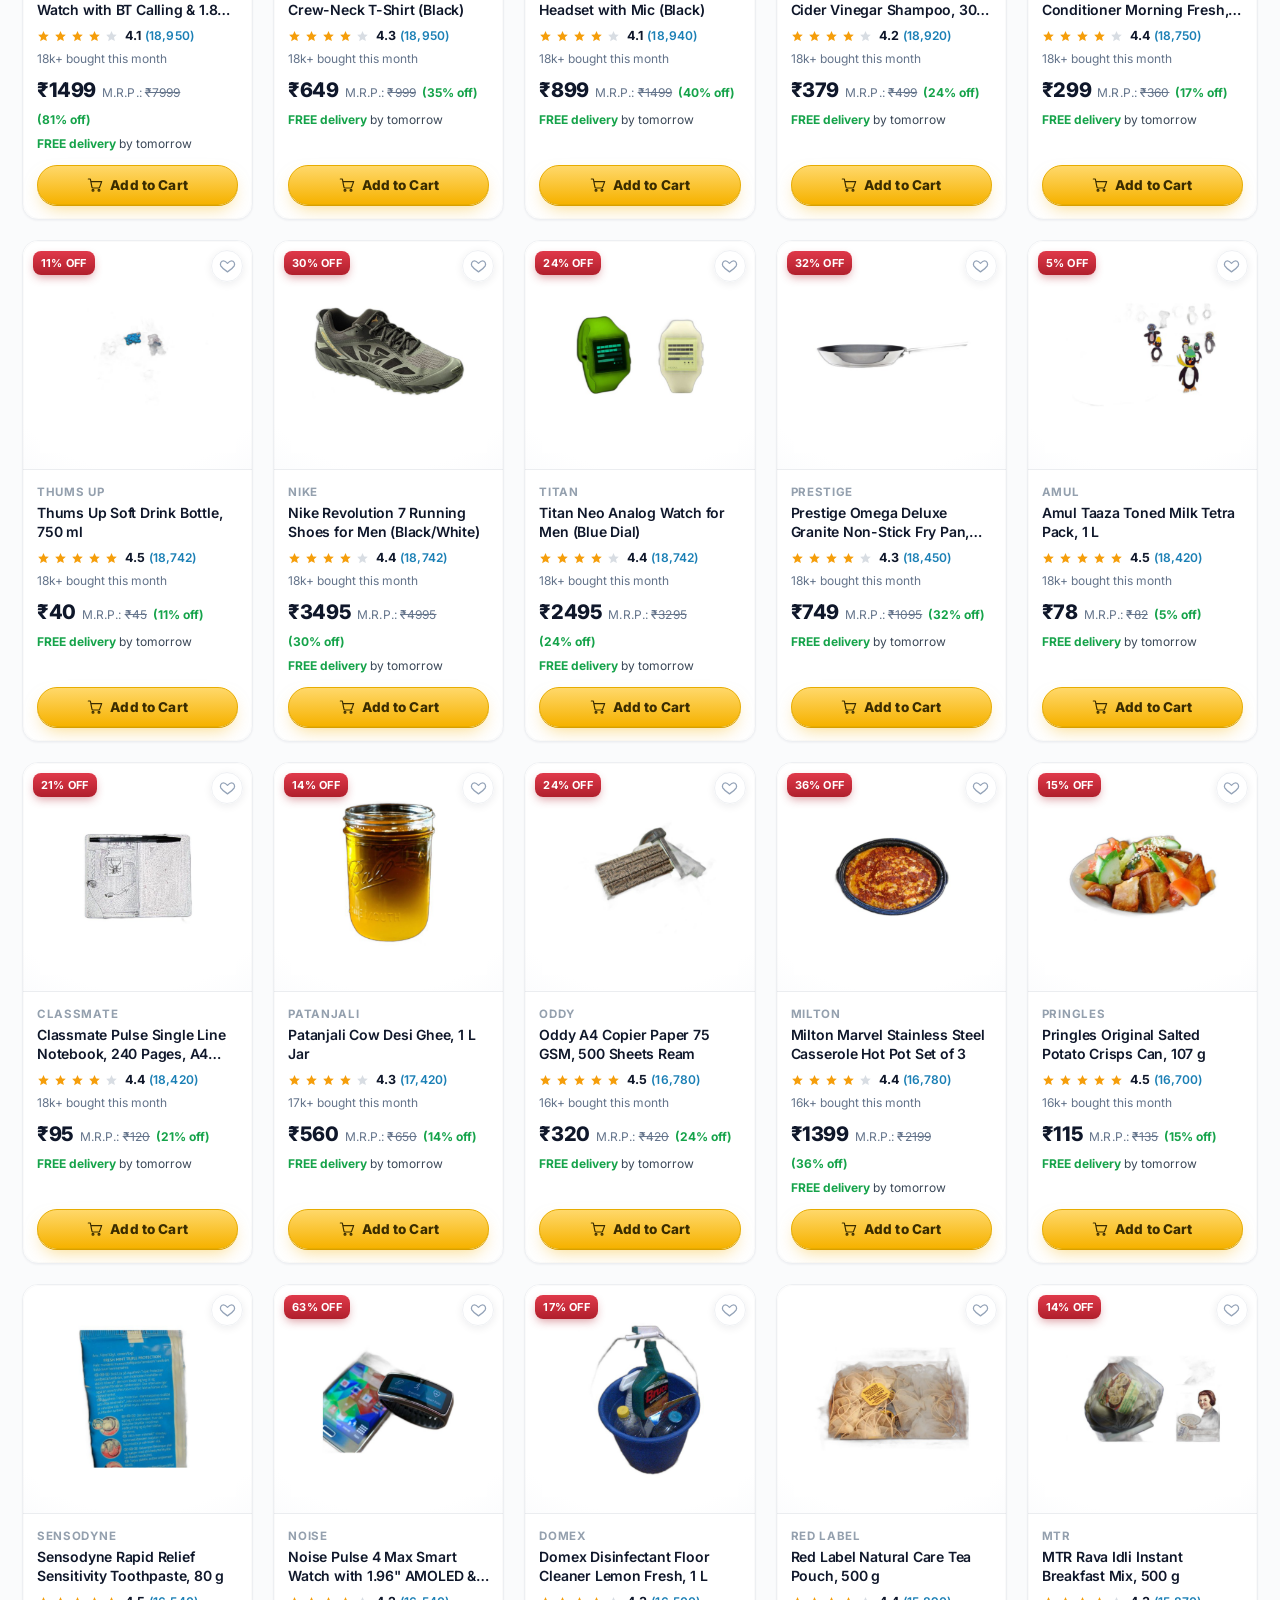
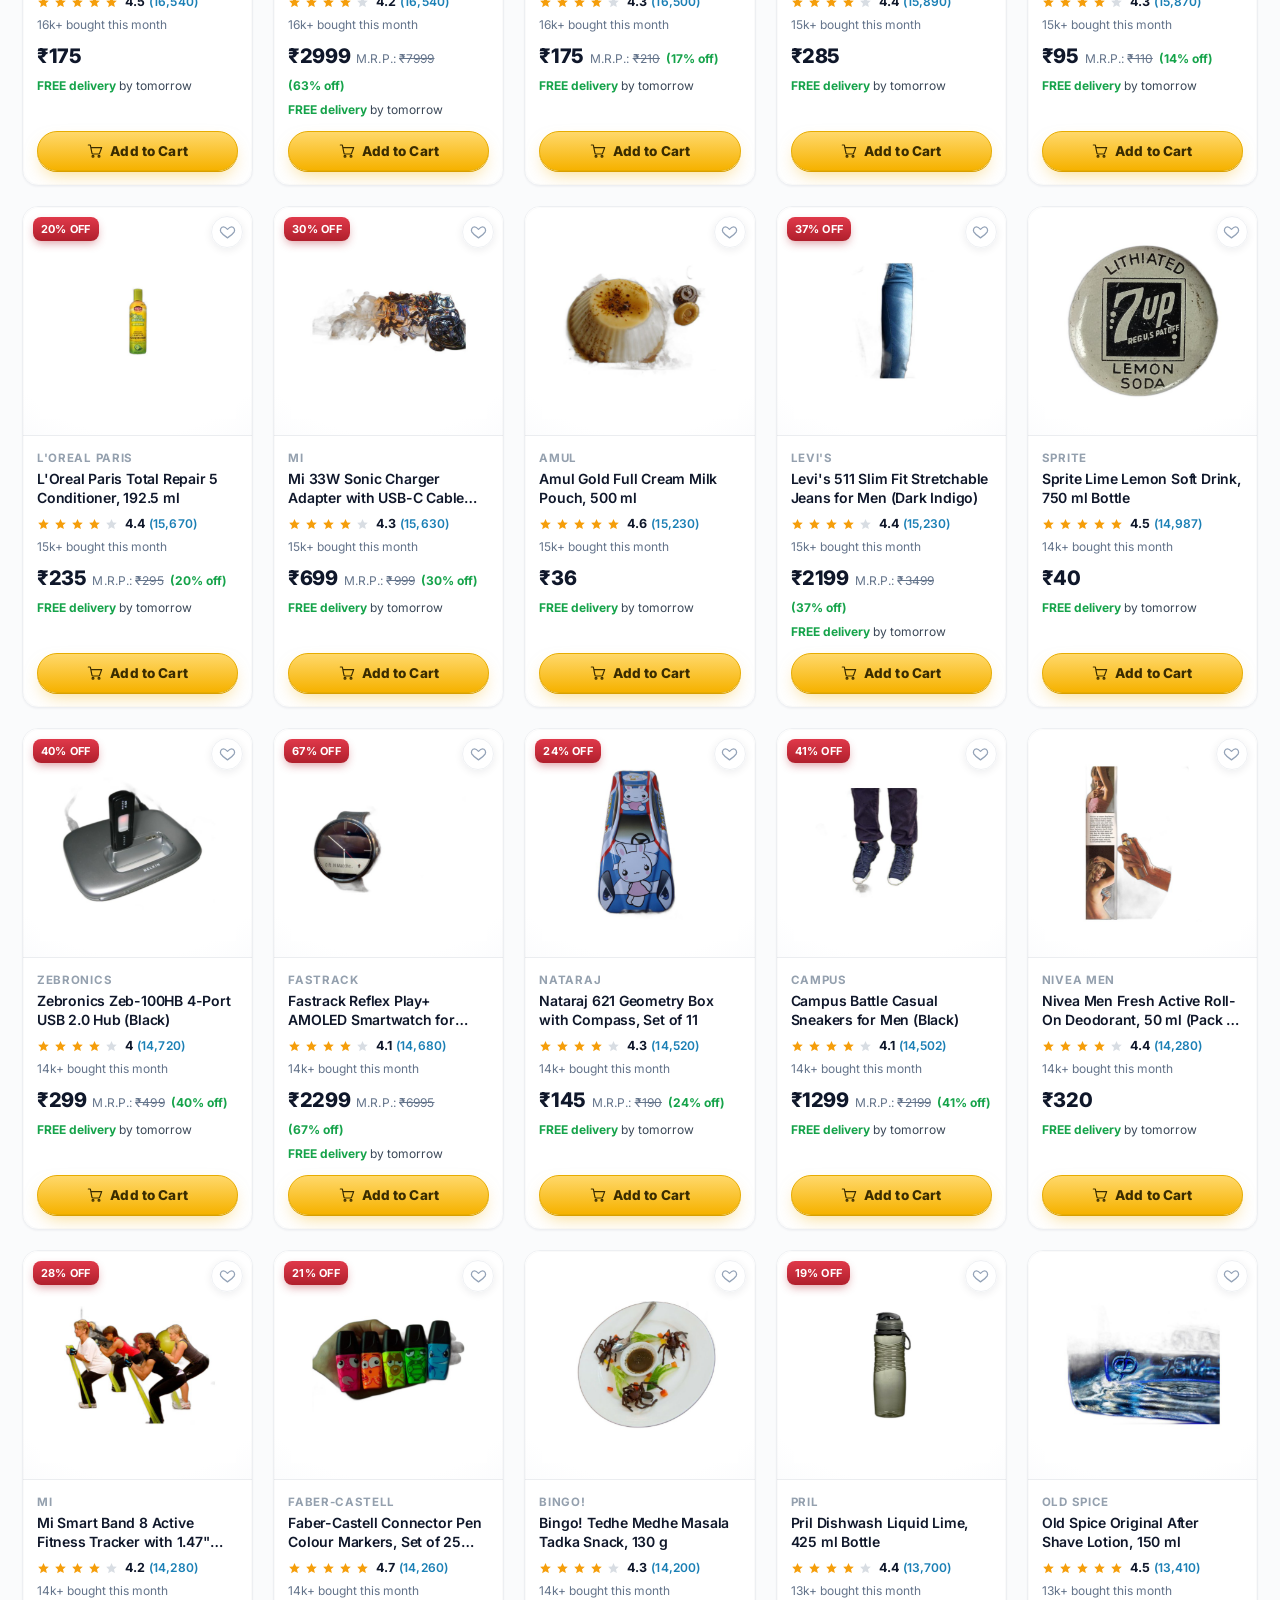
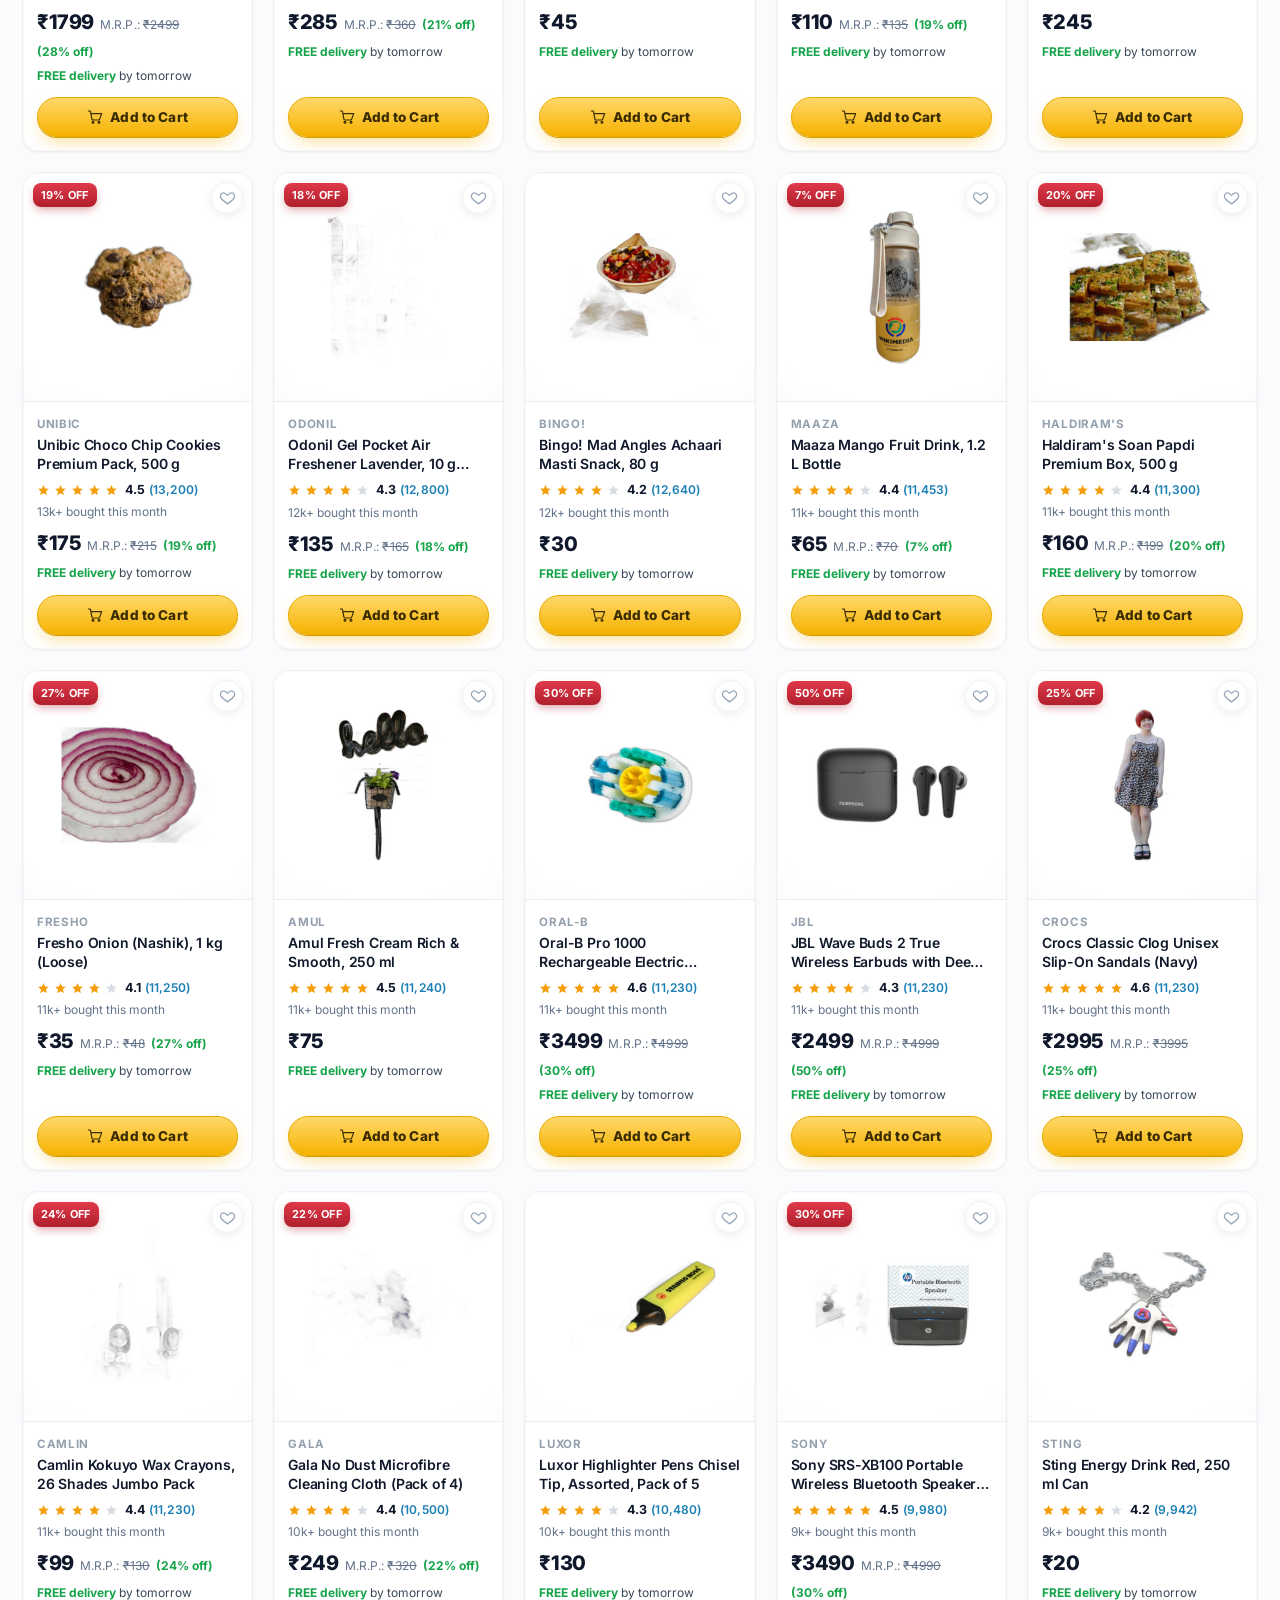
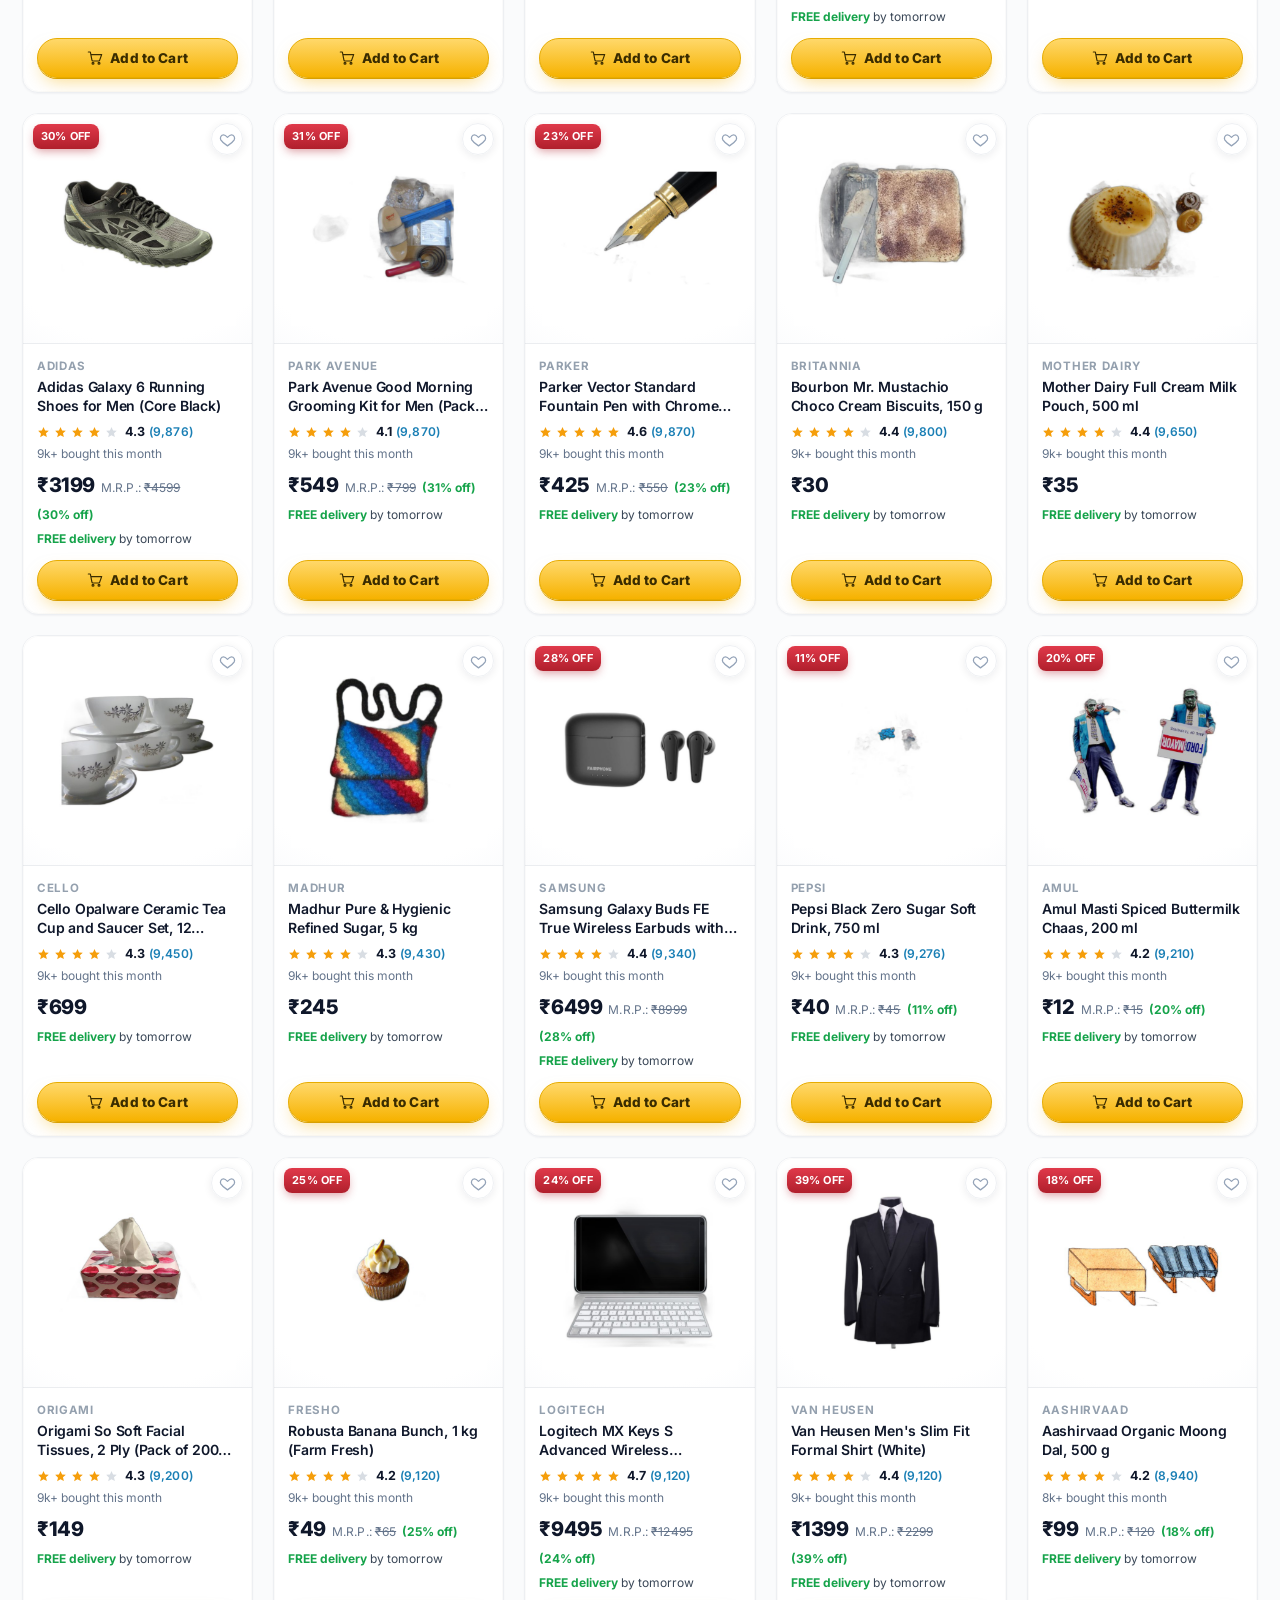
==== commit e506b217: "Premium UX polish: fly-to-cart, scroll progress + back-to-top, rotating offers bar, trust row, refin" ====
--- a/index.html
+++ b/index.html
@@ -7,6 +7,7 @@
 <link rel="preconnect" href="https://fonts.googleapis.com" />
 <link rel="preconnect" href="https://fonts.gstatic.com" crossorigin />
 <link href="https://fonts.googleapis.com/css2?family=Inter:wght@400;500;600;700;800&display=swap" rel="stylesheet" />
+<link rel="stylesheet" href="enhance.css" />
 <style>
   :root{
     --brand:#d92d3c; --brand-dark:#b01f2c; --brand-50:#fdf2f3; --brand-100:#f9d6d9; --deal:#b01f2c;
@@ -702,5 +703,6 @@
 
 renderNav(); renderCats(); renderBanner(); renderHomeCards(); renderWideStrip(); renderGrid(); renderCart(); updateBadge();
 </script>
+<script src="enhance.js"></script>
 </body>
 </html>
--- a/enhance.css
+++ b/enhance.css
@@ -0,0 +1,585 @@
+/* G Mart — premium enhancements (generated) */
+
+/* ===== delight-animations ===== */
+/* ===== gm2 micro-delight: press feedback, shimmer sweep, fly-to-cart ===== */
+
+/* (2) Subtle press feedback. Site already sets translateY(2px) on :active for
+   both buttons; we compose scale(.97) on top so the existing nudge is preserved. */
+.add-cart:active{ transform: translateY(2px) scale(.97); }
+.cta:active{ transform: translateY(2px) scale(.97); }
+
+/* (3) One-time shimmer sweep across a .card on hover (~600ms).
+   .card already has position:relative + overflow:hidden, so the highlight is
+   clipped to the card. The site uses .card::after (inset hairline) but NOT
+   ::before, so this adds cleanly without clobbering anything. */
+.card::before{
+  content:''; position:absolute; top:0; left:-60%; width:55%; height:100%;
+  z-index:3; pointer-events:none;
+  background:linear-gradient(100deg,
+    rgba(255,255,255,0) 0%,
+    rgba(255,255,255,.55) 50%,
+    rgba(255,255,255,0) 100%);
+  transform:skewX(-18deg); opacity:0;
+}
+.card:hover::before{ animation:gm2sweep .6s ease-out 1; }
+@keyframes gm2sweep{
+  0%{ left:-60%; opacity:0; }
+  12%{ opacity:1; }
+  100%{ left:120%; opacity:0; }
+}
+
+/* (1) Fly-to-cart clone (positioned + animated from JS via Web Animations API) */
+.gm2-fly{
+  position:fixed; z-index:99999; pointer-events:none;
+  object-fit:contain; border-radius:10px; background:#fff;
+  box-shadow:0 8px 22px rgba(16,24,40,.18);
+  will-change:transform,opacity;
+}
+.gm2-fly-dot{ background:var(--brand,#d92d3c); border-radius:50%; }
+
+/* Cart icon bounce + badge pulse on landing */
+.amz-cart.gm2-cart-bounce{ animation:gm2bounce .55s cubic-bezier(.3,1.4,.5,1) 1; }
+@keyframes gm2bounce{
+  0%{ transform:translateY(0); }
+  28%{ transform:translateY(-7px) scale(1.06); }
+  55%{ transform:translateY(2px) scale(.98); }
+  100%{ transform:translateY(0); }
+}
+#badge.gm2-badge-pulse{ animation:gm2pulse .5s ease-out 1; }
+@keyframes gm2pulse{
+  0%{ transform:scale(1); }
+  40%{ transform:scale(1.5); }
+  100%{ transform:scale(1); }
+}
+
+/* Respect prefers-reduced-motion: disable fly + shimmer (and the cart/badge motion) */
+@media (prefers-reduced-motion: reduce){
+  .card:hover::before{ animation:none; }
+  .gm2-fly, .gm2-fly-dot{ display:none !important; }
+  .amz-cart.gm2-cart-bounce{ animation:none; }
+  #badge.gm2-badge-pulse{ animation:none; }
+}
+
+/* ===== scroll-ux ===== */
+/* ===== gm2 scroll experience ===== */
+
+/* (1) reading progress bar */
+#gm2-progress{
+  position:fixed;
+  top:0;left:0;
+  height:3px;
+  width:100%;
+  z-index:2147483000;
+  pointer-events:none;
+  background:transparent;
+}
+#gm2-progress-fill{
+  height:100%;
+  width:0%;
+  background:var(--brand,#d92d3c);
+  transform-origin:0 50%;
+  transition:width .08s linear;
+  box-shadow:0 0 0 transparent;
+}
+
+/* (2) back-to-top button */
+#gm2-top{
+  position:fixed;
+  right:20px;
+  bottom:84px;            /* sits above toast stack (toasts usually bottom-right) */
+  z-index:2147482000;     /* below toasts so toasts win, above page chrome */
+  width:46px;height:46px;
+  display:flex;
+  align-items:center;
+  justify-content:center;
+  border:1px solid var(--line,#ebedf0);
+  border-radius:50%;
+  background:#fff;
+  color:var(--brand,#d92d3c);
+  cursor:pointer;
+  padding:0;
+  box-shadow:0 6px 18px rgba(17,24,39,.14), 0 2px 6px rgba(17,24,39,.08);
+  opacity:0;
+  visibility:hidden;
+  transform:translateY(10px) scale(.94);
+  transition:opacity .22s ease, transform .22s ease, visibility .22s, box-shadow .2s ease;
+  -webkit-tap-highlight-color:transparent;
+}
+#gm2-top.gm2-show{
+  opacity:1;
+  visibility:visible;
+  transform:translateY(0) scale(1);
+}
+#gm2-top:hover{
+  box-shadow:0 10px 24px rgba(217,45,60,.22), 0 3px 8px rgba(17,24,39,.10);
+  border-color:var(--brand,#d92d3c);
+}
+#gm2-top:active{ transform:translateY(0) scale(.96); }
+#gm2-top:focus-visible{
+  outline:2px solid var(--brand,#d92d3c);
+  outline-offset:2px;
+}
+#gm2-top svg{ display:block; width:20px;height:20px; }
+
+/* (3) header shrink */
+header.amz.gm2-shrunk{
+  box-shadow:0 4px 16px rgba(17,24,39,.12);
+}
+/* gently compress the sticky bar's vertical padding when shrunk.
+   scoped to direct children + common inner bars so we don't fight unknown markup. */
+header.amz.gm2-shrunk{
+  transition:box-shadow .2s ease, padding .2s ease;
+}
+header.amz.gm2-shrunk > *{
+  transition:padding .2s ease, height .2s ease;
+}
+
+@media (max-width:560px){
+  #gm2-top{ right:14px; bottom:78px; width:42px;height:42px; }
+  #gm2-top svg{ width:18px;height:18px; }
+}
+
+@media (prefers-reduced-motion: reduce){
+  #gm2-progress-fill{ transition:none; }
+  #gm2-top{ transition:opacity .15s linear, visibility .15s; transform:none; }
+  #gm2-top.gm2-show{ transform:none; }
+  #gm2-top:active{ transform:none; }
+  header.amz.gm2-shrunk, header.amz.gm2-shrunk > *{ transition:none; }
+}
+
+/* ===== visual-refinement ===== */
+/* ===== gm2 premium visual refinement (CSS-only) ===== */
+
+/* --- smoother global transitions on interactive surfaces --- */
+@media (prefers-reduced-motion: no-preference){
+  a, button, .card, .acard, .wide-card, .cattile-ic, .add-cart, .cta,
+  .amz-cart, .amz-search, .trust .t, .chip2, .wish, .pname, .crc, .cprice .now{
+    transition-timing-function:cubic-bezier(.2,.7,.2,1);
+  }
+}
+
+/* --- 1) custom slim modern page scrollbar (light bg friendly) --- */
+html{ scrollbar-width:thin; scrollbar-color:#c7cdd6 transparent; }
+::-webkit-scrollbar{ width:11px; height:11px; }
+::-webkit-scrollbar-track{ background:transparent; }
+::-webkit-scrollbar-thumb{
+  background:#c7cdd6;
+  border-radius:999px;
+  border:3px solid #fff;            /* inset look on the white page */
+  background-clip:padding-box;
+}
+::-webkit-scrollbar-thumb:hover{ background:#a9b1bd; background-clip:padding-box; }
+::-webkit-scrollbar-corner{ background:transparent; }
+
+/* --- slim scrollbars for the horizontal scrollers (re-reveal, refined) --- */
+.wide-row, .cats, .amz-nav-row{
+  scrollbar-width:thin;
+  scrollbar-color:#d2d7df transparent;
+}
+.wide-row::-webkit-scrollbar,
+.cats::-webkit-scrollbar,
+.amz-nav-row::-webkit-scrollbar{
+  display:block;            /* override the site's display:none */
+  height:7px;
+}
+.wide-row::-webkit-scrollbar-track,
+.cats::-webkit-scrollbar-track,
+.amz-nav-row::-webkit-scrollbar-track{ background:transparent; }
+.wide-row::-webkit-scrollbar-thumb,
+.cats::-webkit-scrollbar-thumb,
+.amz-nav-row::-webkit-scrollbar-thumb{
+  background:#dde1e8;
+  border-radius:999px;
+  transition:background .18s ease;
+}
+.wide-row:hover::-webkit-scrollbar-thumb,
+.cats:hover::-webkit-scrollbar-thumb,
+.amz-nav-row:hover::-webkit-scrollbar-thumb{ background:#c3c9d3; }
+.amz-nav-row{ height:auto; min-height:40px; padding-bottom:2px; }
+
+/* --- 2) tasteful brand focus-visible ring on interactive elements --- */
+a:focus-visible,
+button:focus-visible,
+input:focus-visible,
+select:focus-visible,
+textarea:focus-visible,
+[tabindex]:focus-visible,
+.card:focus-visible,
+.cattile:focus-visible,
+.acard-link:focus-visible,
+.wide-link:focus-visible{
+  outline:2px solid var(--brand);
+  outline-offset:2px;
+  border-radius:8px;
+}
+/* keep mouse clicks clean — only show ring for keyboard nav */
+a:focus:not(:focus-visible),
+button:focus:not(:focus-visible),
+input:focus:not(:focus-visible),
+select:focus:not(:focus-visible){ outline:none; }
+/* search field gets a soft brand glow instead of a hard ring */
+#search:focus-visible{
+  outline:none;
+  box-shadow:0 0 0 2px #fff, 0 0 0 4px rgba(217,45,60,.45);
+}
+
+/* --- 3) richer .card hover shadow + crisper 1px hairline borders --- */
+.card{
+  border-color:#e7eaef;
+  box-shadow:0 1px 2px rgba(16,24,40,.045);
+}
+.card:hover{
+  box-shadow:
+    0 26px 52px -20px rgba(16,24,40,.26),
+    0 8px 16px -10px rgba(16,24,40,.12);
+  border-color:#dfe3ea;
+}
+/* crisper inner hairline so cards read sharp on the off-white bg */
+.card::after{ box-shadow:inset 0 0 0 1px rgba(16,24,40,.03); }
+.acard, .wide-card{ border-color:#e7eaef; }
+
+/* --- 4) refine .cprice .now + .pname spacing / weight --- */
+.pname{
+  font-weight:600;
+  letter-spacing:-.012em;
+  line-height:1.34;
+  margin-top:4px;
+}
+.cprice{ margin-top:8px; gap:7px; }
+.cprice .now{
+  font-weight:800;
+  letter-spacing:-.45px;
+  color:var(--ink);
+}
+.cprice .now sup{ font-size:.62em; font-weight:700; top:-.55em; }
+.cprice .mrp{ letter-spacing:.1px; }
+
+/* --- 5) nicer review-count (.crc) colour — cleaner slate-blue --- */
+.crc{
+  color:#3f7fa6;
+  font-weight:600;
+  letter-spacing:.1px;
+}
+.crc:hover{ color:#2f6f96; }
+
+/* --- 6) soft inner top-highlight on the rotating banner --- */
+.abanner{ position:relative; }
+.abanner::before{
+  content:'';
+  position:absolute;
+  inset:0;
+  pointer-events:none;
+  z-index:3;
+  border-radius:inherit;
+  box-shadow:
+    inset 0 1px 0 rgba(255,255,255,.55),
+    inset 0 0 0 1px rgba(16,24,40,.04);
+  background:linear-gradient(180deg, rgba(255,255,255,.10), rgba(255,255,255,0) 22%);
+}
+
+/* --- 7) refined .add-cart gradient (warm, flat, premium) --- */
+.add-cart{
+  background:linear-gradient(180deg,#ffd76a 0%,#fbc02d 52%,#f6b200 100%);
+  border-color:#e8ad00;
+  box-shadow:
+    inset 0 1px 0 rgba(255,255,255,.5),
+    0 1px 0 #d99f00,
+    0 8px 18px -7px rgba(246,177,0,.5);
+  letter-spacing:.01em;
+}
+.add-cart:hover{
+  background:linear-gradient(180deg,#ffe07f 0%,#ffc62a 52%,#fbb400 100%);
+  box-shadow:
+    inset 0 1px 0 rgba(255,255,255,.55),
+    0 1px 0 #d99f00,
+    0 12px 24px -7px rgba(246,177,0,.6);
+  transform:translateY(-1px);
+}
+.add-cart:active{
+  transform:translateY(1px);
+  box-shadow:inset 0 1px 2px rgba(160,110,0,.35),0 2px 6px rgba(246,177,0,.3);
+}
+
+/* --- refined .cta buttons (brand red, soft sheen) --- */
+.cta{
+  background:linear-gradient(180deg,#e64a5a 0%,#d0293a 55%,#c5202f 100%);
+  border-color:#b81f2c;
+  box-shadow:
+    inset 0 1px 0 rgba(255,255,255,.18),
+    0 2px 0 #9c1724,
+    0 10px 22px -8px rgba(217,45,60,.42);
+  letter-spacing:.01em;
+}
+.cta:hover{
+  background:linear-gradient(180deg,#ec5464 0%,#d62e40 55%,#cf2433 100%);
+  box-shadow:
+    inset 0 1px 0 rgba(255,255,255,.2),
+    0 2px 0 #9c1724,
+    0 14px 28px -8px rgba(217,45,60,.5);
+}
+.cta:active{ transform:translateY(2px); box-shadow:inset 0 1px 2px rgba(120,15,25,.4),0 3px 8px rgba(217,45,60,.3); }
+.cta:disabled{ background:#cbd5e1; box-shadow:none; border-color:#cbd5e1; }
+
+/* --- crisper sticky header hairline against the page --- */
+.amz{ box-shadow:0 1px 0 rgba(16,24,40,.05),0 10px 28px -20px rgba(16,24,40,.28); }
+
+/* honour reduced-motion: kill the lift/scale motions we touch */
+@media (prefers-reduced-motion: reduce){
+  .card, .card:hover, .add-cart, .add-cart:hover, .cta:hover, .trust .t:hover{
+    transition:none;
+    transform:none;
+  }
+  .pimg{ animation:none; }
+}
+
+/* ===== trust-conversion ===== */
+/* ===== gm2 trust & conversion polish ===== */
+
+/* (1) top announcement bar */
+.gm2-anns{
+  position:relative;z-index:45;
+  background:#131922;color:#eef1f5;
+  border-bottom:1px solid rgba(255,255,255,.06);
+}
+.gm2-anns-row{
+  max-width:1280px;margin:0 auto;
+  display:flex;align-items:center;gap:10px;
+  min-height:34px;padding:0 22px;
+}
+.gm2-anns-track{
+  flex:1;min-width:0;position:relative;height:34px;
+}
+.gm2-anns-msg{
+  position:absolute;inset:0;
+  display:flex;align-items:center;justify-content:center;gap:8px;
+  font-size:12.5px;font-weight:600;letter-spacing:.01em;
+  color:#eef1f5;text-align:center;
+  opacity:0;transform:translateY(3px);
+  transition:opacity .5s ease,transform .5s ease;
+  pointer-events:none;
+}
+.gm2-anns-msg.gm2-on{opacity:1;transform:translateY(0)}
+.gm2-anns-msg .gm2-dot{
+  width:5px;height:5px;border-radius:50%;
+  background:var(--brand,#d92d3c);flex-shrink:0;
+}
+.gm2-anns-msg svg{width:14px;height:14px;display:block;flex-shrink:0;
+  stroke:#ffb4ba;fill:none;stroke-width:1.9;stroke-linecap:round;stroke-linejoin:round}
+.gm2-anns-x{
+  flex-shrink:0;width:24px;height:24px;border-radius:6px;
+  display:grid;place-items:center;color:#9aa4b2;
+  background:none;border:none;cursor:pointer;line-height:0;
+  transition:background .15s,color .15s;
+}
+.gm2-anns-x:hover{background:rgba(255,255,255,.08);color:#fff}
+.gm2-anns-x svg{width:13px;height:13px;display:block;
+  stroke:currentColor;fill:none;stroke-width:2;stroke-linecap:round}
+@media(max-width:520px){
+  .gm2-anns-row{padding:0 14px;min-height:32px}
+  .gm2-anns-track{height:32px}
+  .gm2-anns-msg{font-size:11.5px}
+}
+
+/* (2) "Why shop with G Mart" trust row before footer */
+.gm2-why{border-top:1px solid var(--line,#ebedf0);background:#fff}
+.gm2-why-in{
+  max-width:1280px;margin:0 auto;padding:30px 22px 34px;
+}
+.gm2-why-title{
+  font-size:13px;font-weight:800;letter-spacing:.06em;text-transform:uppercase;
+  color:var(--muted,#64748b);text-align:center;margin-bottom:20px;
+}
+.gm2-why-grid{
+  display:grid;grid-template-columns:repeat(4,1fr);gap:16px;
+}
+.gm2-why-item{
+  display:flex;align-items:center;gap:13px;
+  padding:16px 18px;
+  border:1px solid #edeff2;border-radius:16px;background:#fff;
+  box-shadow:0 1px 2px rgba(16,24,40,.04);
+  transition:transform .2s,box-shadow .2s;
+}
+.gm2-why-item:hover{
+  transform:translateY(-2px);
+  box-shadow:0 16px 32px -16px rgba(16,24,40,.16);
+}
+.gm2-why-ic{
+  width:44px;height:44px;border-radius:12px;flex-shrink:0;
+  display:grid;place-items:center;
+  background:var(--brand-50,#fdf2f3);color:var(--brand,#d92d3c);
+}
+.gm2-why-item:nth-child(1) .gm2-why-ic{background:var(--fresh-bg,#e9f9ef);color:var(--fresh,#15a34a)}
+.gm2-why-item:nth-child(2) .gm2-why-ic{background:var(--sky-bg,#e7f6fd);color:var(--sky,#0ea5e9)}
+.gm2-why-item:nth-child(3) .gm2-why-ic{background:var(--sun-bg,#fff3e8);color:var(--sun,#f97316)}
+.gm2-why-item:nth-child(4) .gm2-why-ic{background:var(--grape-bg,#f1ebfe);color:var(--grape,#7c3aed)}
+.gm2-why-ic svg{width:22px;height:22px;display:block;
+  stroke:currentColor;fill:none;stroke-width:1.8;stroke-linecap:round;stroke-linejoin:round}
+.gm2-why-tx b{display:block;color:var(--ink,#0f172a);font-size:14px;font-weight:700;letter-spacing:-.01em}
+.gm2-why-tx span{display:block;font-size:12.5px;color:var(--muted,#64748b);margin-top:2px;line-height:1.35}
+@media(max-width:860px){.gm2-why-grid{grid-template-columns:repeat(2,1fr)}}
+@media(max-width:420px){.gm2-why-grid{grid-template-columns:1fr}}
+
+@media(prefers-reduced-motion:reduce){
+  .gm2-anns-msg{transition:opacity .001s linear;transform:none}
+  .gm2-anns-msg.gm2-on{transform:none}
+  .gm2-why-item{transition:none}
+  .gm2-why-item:hover{transform:none}
+}
+
+/* ===== mobile-responsive ===== */
+/* ===================================================================
+   gm2 — pure-CSS mobile & tablet premium polish (additive only)
+   Loaded AFTER all site styles. Only media queries; desktop untouched.
+   =================================================================== */
+
+/* ---------- TABLET & SMALL LAPTOP : <=768px ---------- */
+@media (max-width:768px){
+
+  /* tighter page gutters so content breathes on narrow screens */
+  .wrap{ padding-left:16px; padding-right:16px; }
+
+  /* --- header: tighten the top row so logo + search + cart fit --- */
+  .amz-top-row{ gap:8px; height:56px; }
+  .amz-logo{ padding:6px; gap:7px; }
+  .amz-logo .mark{ width:30px; height:30px; border-radius:8px; }
+  .amz-logo .mark svg{ width:18px; height:18px; }
+  .amz-logo .name{ font-size:18px; }
+  /* hide the non-essential location/account pills (site hides at 820 too) */
+  .amz-pill{ display:none !important; }
+  /* search stays flush; comfortable height + bigger hit area */
+  .amz-search{ height:44px; }
+  .amz-search select{ max-width:108px; font-size:12px; }
+  .amz-search .sbtn{ width:46px; }
+  /* cart: >=44px tap target */
+  .amz-cart{ min-width:44px; min-height:44px; align-items:center; justify-content:center; padding:6px 8px; }
+  .amz-cart .ic{ width:25px; height:25px; }
+
+  /* --- secondary nav row: roomy, thumb-scrollable tap targets --- */
+  .amz-nav-row{ height:46px; gap:4px; -webkit-overflow-scrolling:touch; }
+  .amz-navitem{ min-height:40px; padding:8px 11px; font-size:14px; }
+
+  /* --- banner: scale height + headline down, ease the padding --- */
+  .abanner{ height:248px; }
+  .abslide{ padding:0 30px; gap:16px; }
+  .ab-text{ max-width:56%; }
+  .ab-text h2{ font-size:30px; }
+  .ab-sub{ font-size:14px; }
+  .ab-cta{ padding:11px 22px; font-size:14px; min-height:44px; }
+  .ab-im{ width:118px; height:118px; }
+  .ab-arrow{ width:36px; height:36px; }
+
+  /* --- category tiles: thumb-friendly spacing --- */
+  .cats{ gap:14px; }
+  .cattile{ width:84px; }
+  .cattile-ic{ width:62px; height:62px; border-radius:18px; }
+
+  /* --- section heads: a touch smaller --- */
+  .sec-head{ margin:26px 0 12px; }
+  .sec-head h2{ font-size:20px; }
+
+  /* --- product cards: bigger Add-to-Cart tap target --- */
+  .add-cart{ padding:13px; min-height:46px; font-size:14px; }
+
+  /* --- cart drawer: nearly full width on tablets --- */
+  .drawer{ width:400px; max-width:94vw; }
+
+  /* --- PDP modal: comfortable single column (site collapses at 860) --- */
+  .pdp{ max-width:94vw; }
+  .pdp-info{ padding:22px 22px 26px; }
+  .pdp-media{ padding:20px; }
+  .pdp-actions{ flex-wrap:wrap; }
+  .pdp-actions .add-cart{ flex:1 1 auto; }
+}
+
+/* ---------- PHONE : <=480px ---------- */
+@media (max-width:480px){
+
+  /* even tighter gutters; reclaim horizontal space for a 2-up grid */
+  .wrap{ padding-left:12px; padding-right:12px; }
+
+  /* --- header: compact but every control still >=44px --- */
+  .amz-top-row{ gap:7px; height:54px; }
+  .amz-logo .name{ font-size:17px; }
+  .amz-search{ height:42px; }
+  /* drop the in-search category select so the input gets full width */
+  .amz-search select{ display:none; }
+  .amz-search input{ padding:0 12px; font-size:15px; }
+  .amz-search .sbtn{ width:44px; }
+  /* cart label hidden by site at 520; keep the icon a clean 44px target */
+  .amz-cart{ padding:6px; }
+
+  /* secondary nav: keep tappable while scrolling */
+  .amz-nav-row{ height:44px; }
+  .amz-navitem{ padding:8px 10px; }
+
+  /* --- banner: phone-sized, headline + supporting copy scaled --- */
+  .abanner{ height:210px; }
+  .abslide{ padding:0 20px; gap:10px; }
+  .ab-kicker{ font-size:11.5px; }
+  .ab-text{ max-width:64%; }
+  .ab-text h2{ font-size:23px; line-height:1.08; margin:6px 0 8px; }
+  .ab-sub{ font-size:12.5px; margin-bottom:14px; }
+  .ab-cta{ padding:10px 18px; font-size:13.5px; }
+  /* a single hero tile reads cleaner than three overlapped at this width */
+  .ab-im{ width:96px; height:96px; }
+  .ab-im:nth-child(1),.ab-im:nth-child(3){ display:none; }
+  .ab-im:nth-child(2){ transform:none; }
+  .ab-arrow{ width:32px; height:32px; }
+  .ab-arrow.prev{ left:8px; } .ab-arrow.next{ right:8px; }
+  .ab-dots{ bottom:10px; }
+
+  /* --- category tiles: comfortable thumb scroll --- */
+  .cats{ gap:12px; padding-bottom:10px; }
+  .cattile{ width:76px; gap:7px; }
+  .cattile-ic{ width:56px; height:56px; border-radius:16px; }
+  .cattile-ic svg{ width:27px; height:27px; }
+  .cattile-l{ font-size:11.5px; }
+
+  /* --- section head: phone scale --- */
+  .sec-head{ margin:22px 0 10px; flex-wrap:wrap; row-gap:8px; }
+  .sec-head h2{ font-size:19px; }
+  select.sort{ padding:9px 12px; }
+
+  /* --- PRODUCT GRID: 2 columns, tighter gap --- */
+  .grid{ grid-template-columns:repeat(2,minmax(0,1fr)); gap:11px; }
+  .card{ border-radius:13px; }
+  .body{ padding:11px; }
+  .pname{ font-size:13.5px; }
+  .cprice .now{ font-size:18px; }
+  .cbtn{ padding-top:10px; }
+  /* keep Add-to-Cart a full-width >=44px target inside the narrow card */
+  .add-cart{ padding:12px 8px; min-height:44px; font-size:13px; gap:5px; }
+  .cbtn .stepper{ height:46px; }
+  .stepper button{ width:48px; height:46px; }
+  .wish{ width:34px; height:34px; }
+
+  /* --- home card rows (already 1-col at 560) read tighter --- */
+  .acard{ padding:16px 16px 14px; }
+
+  /* --- cart drawer: full width on phones --- */
+  .drawer{ width:100%; max-width:100vw; }
+  .drawer-head{ padding:16px 18px; }
+  .drawer-body{ padding:6px 18px; }
+  .drawer-foot{ padding:16px 18px; }
+
+  /* --- PDP modal: full-bleed comfortable single column --- */
+  .pdp{ max-width:100vw; border-radius:0; }
+  .pdp-info{ padding:20px 18px 24px; }
+  .pdp-info h1{ font-size:20px; }
+  .pdp-media{ padding:16px; }
+  .pdp-price .now{ font-size:26px; }
+  .pdp-x{ top:10px; right:10px; }
+  .pdp-actions{ margin:18px 0; }
+
+  /* --- footer: single column, easy to read/tap --- */
+  .foot{ grid-template-columns:1fr; gap:24px; padding:34px 0 24px; }
+  .foot a,.foot li{ line-height:1.5; }
+  .foot-bottom .wrap{ flex-direction:column; align-items:flex-start; gap:12px; }
+}
+
+/* ---------- motion safety ---------- */
+@media (max-width:768px) and (prefers-reduced-motion:reduce){
+  .abslide{ transition:none; }
+  .card,.card:hover{ transform:none; }
+  .add-cart,.ab-cta{ transition:none; }
+}
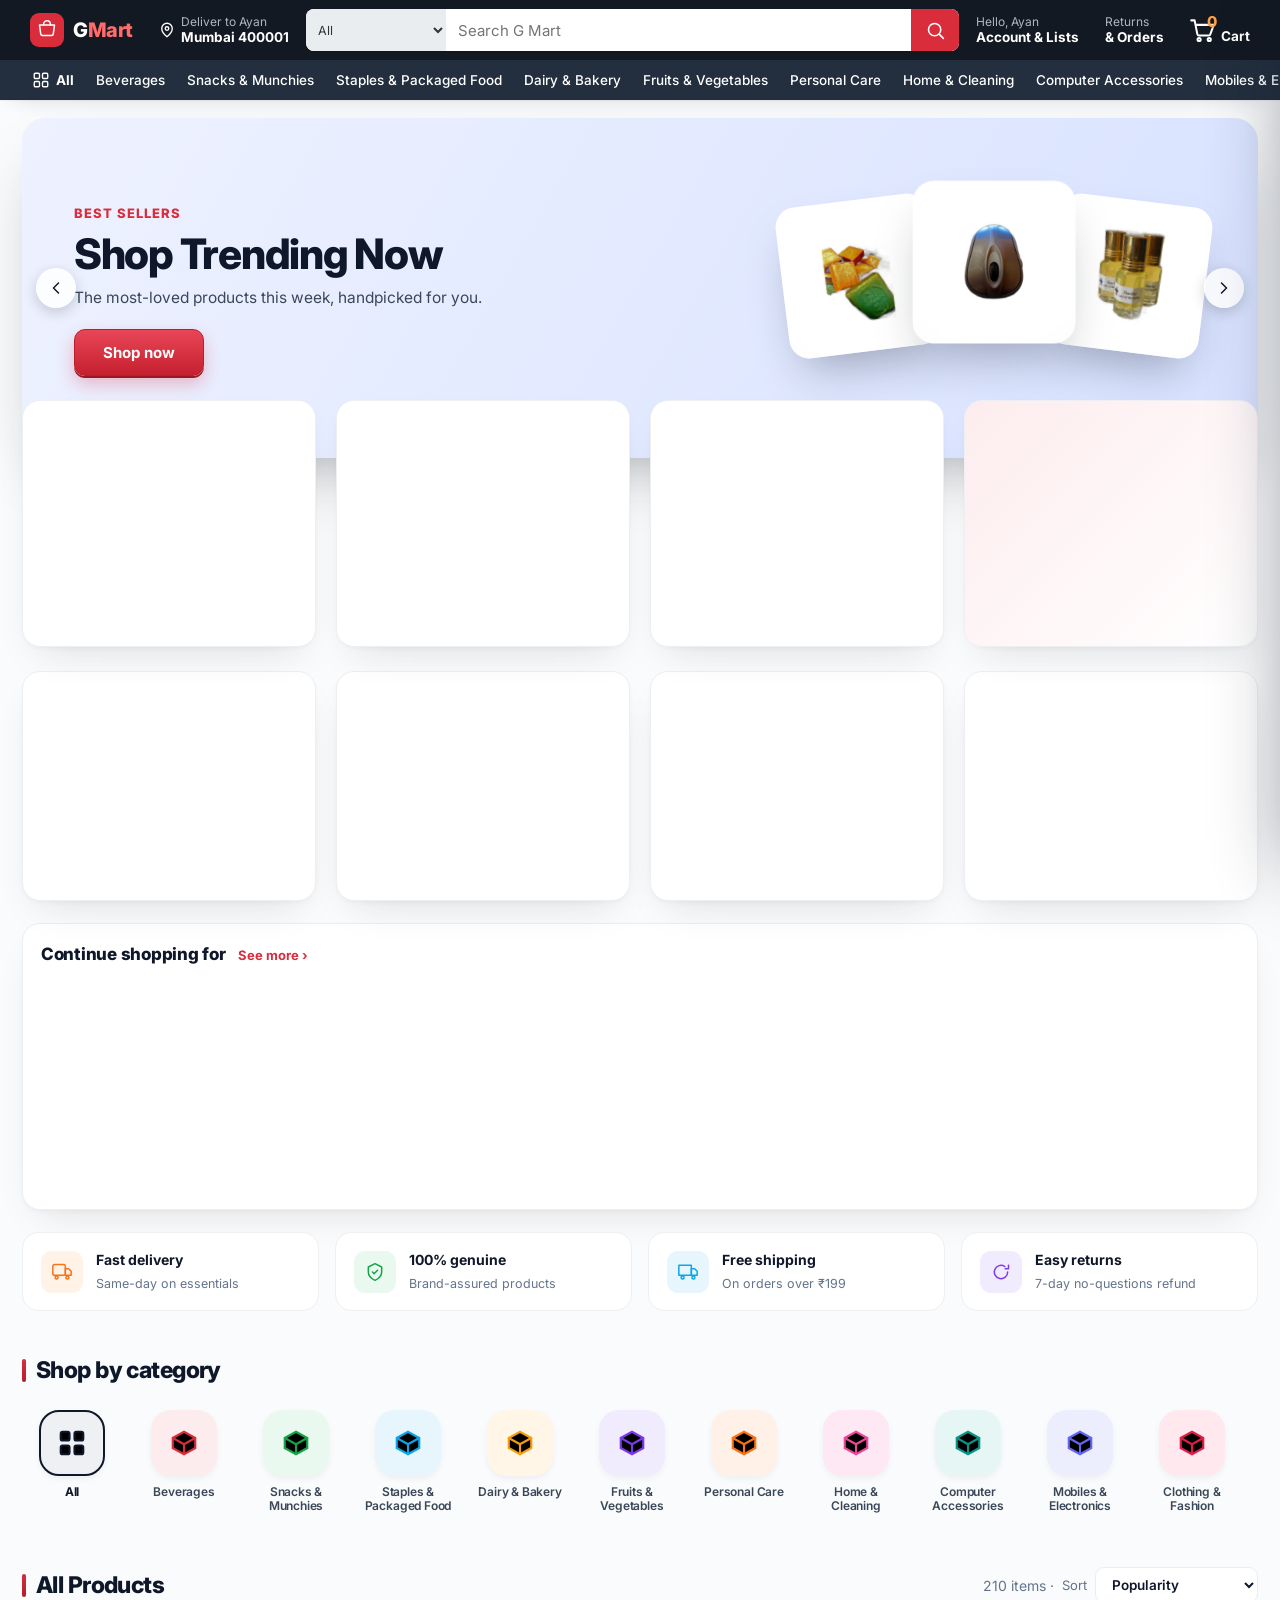
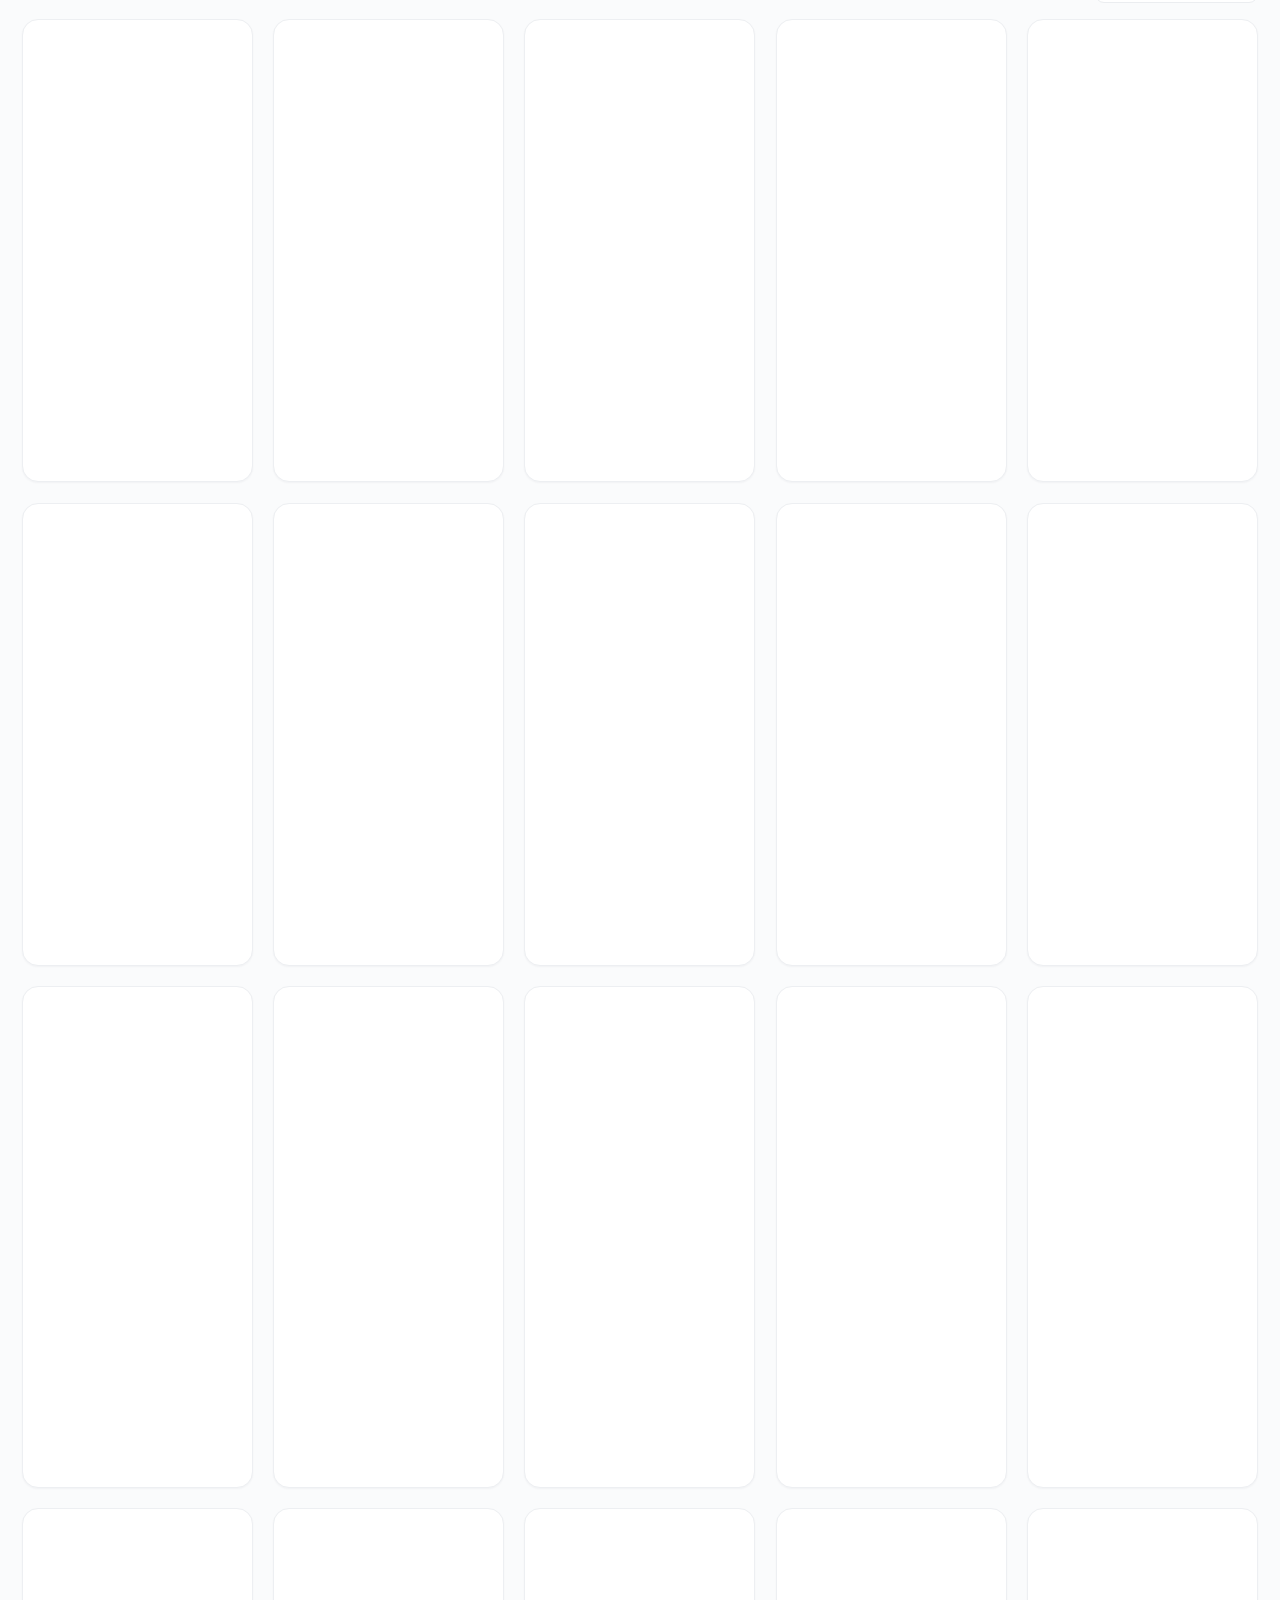
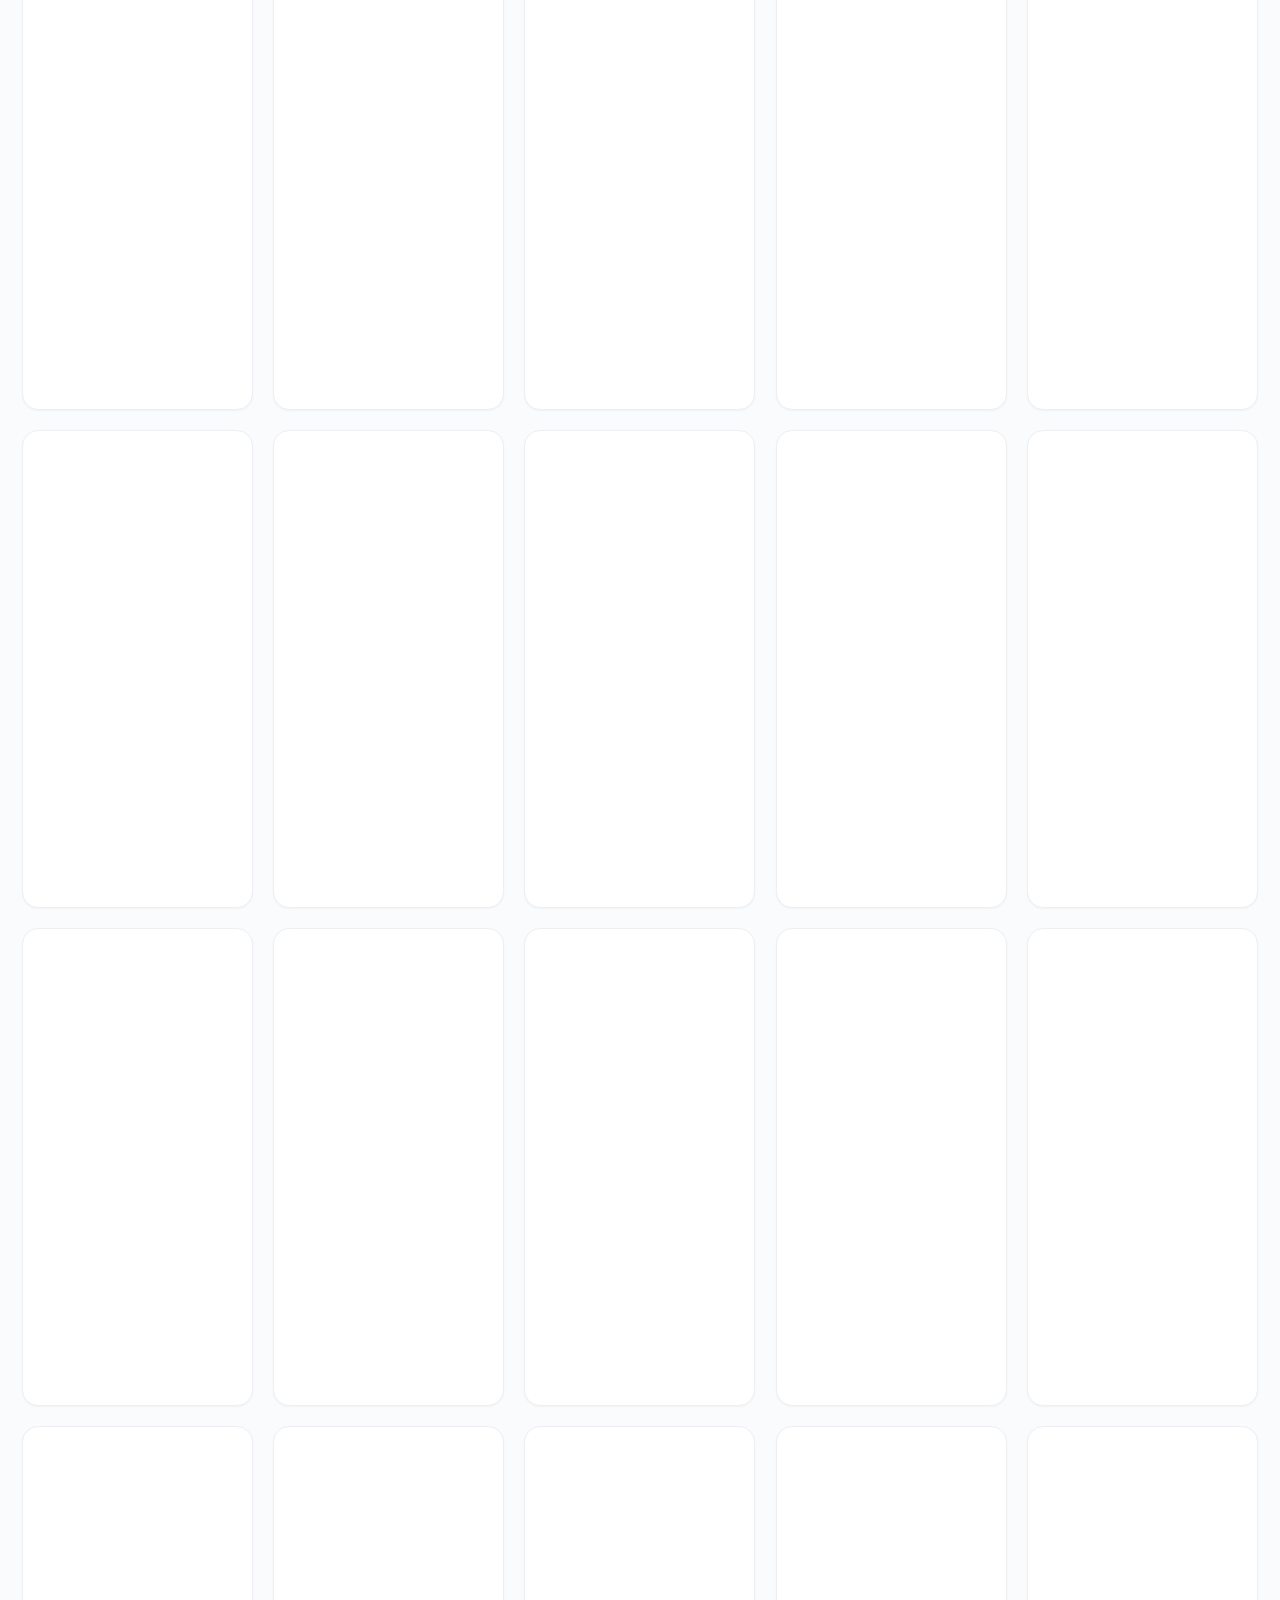
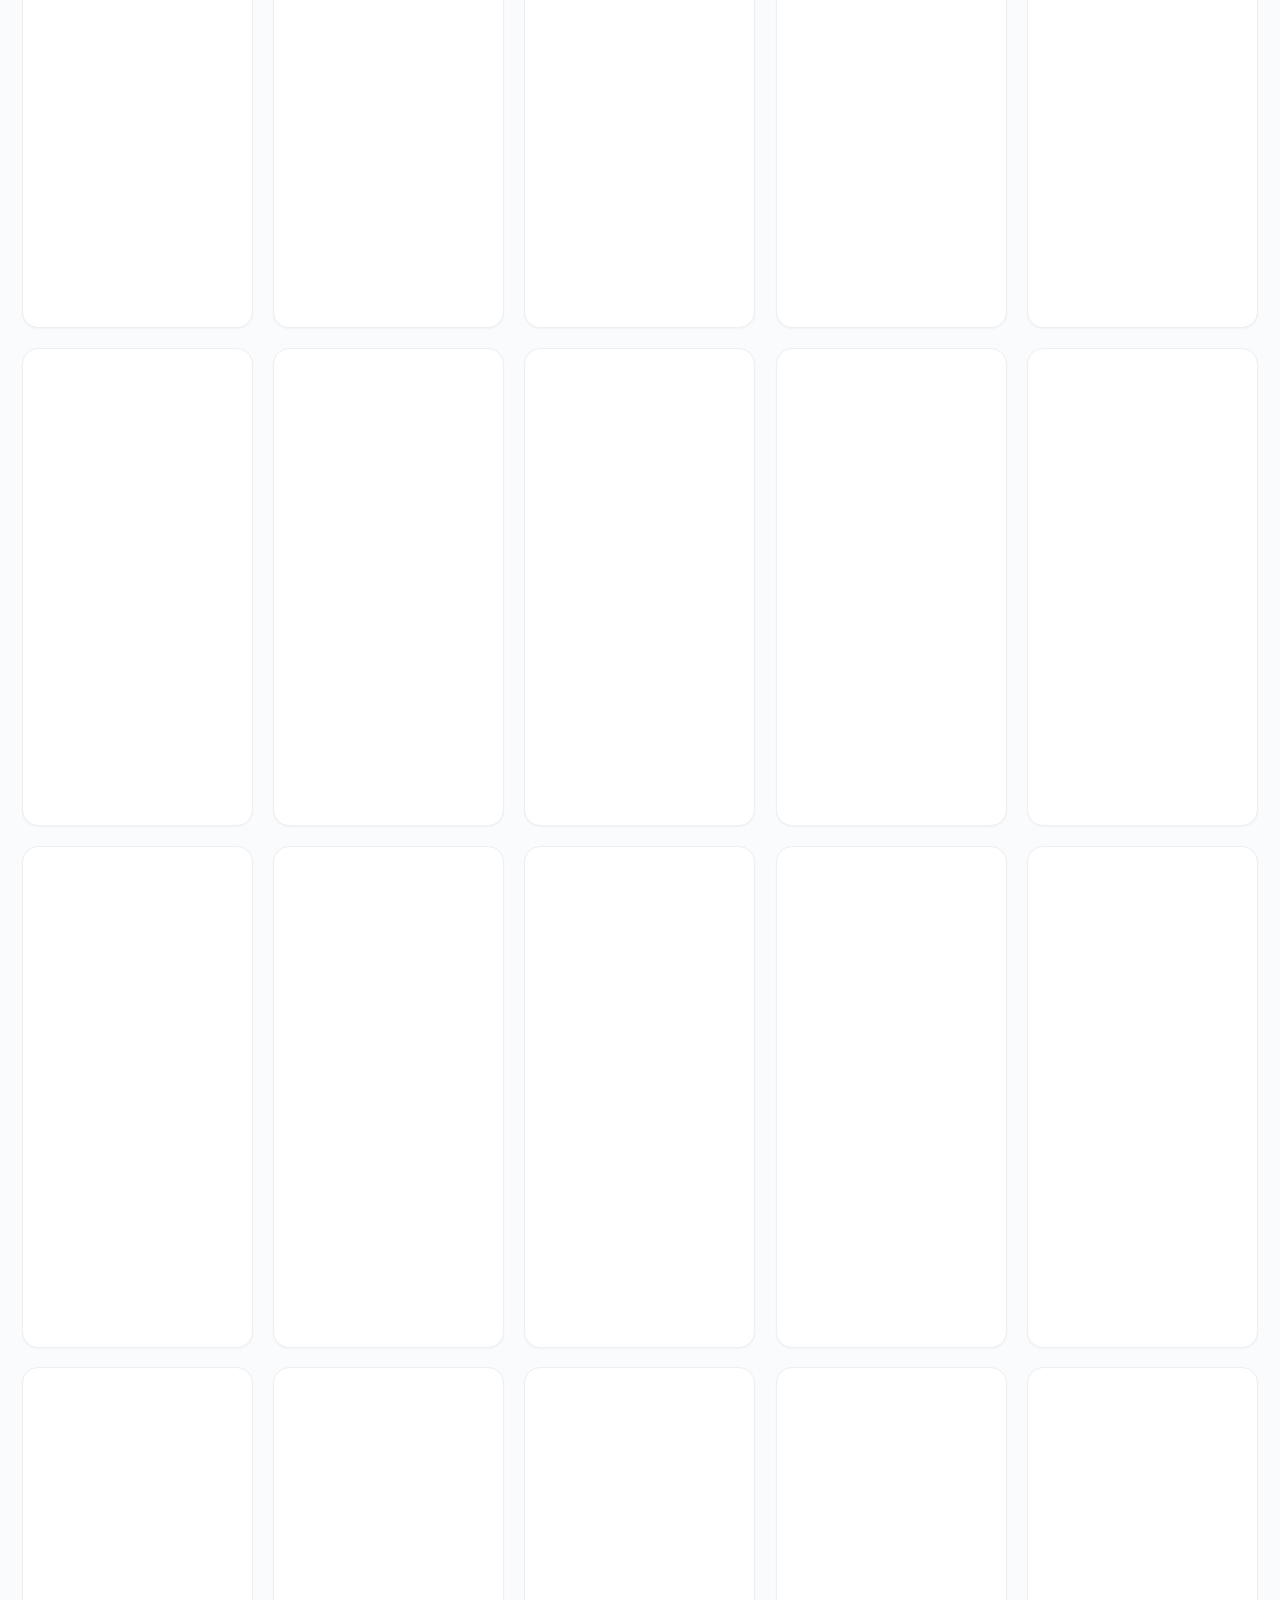
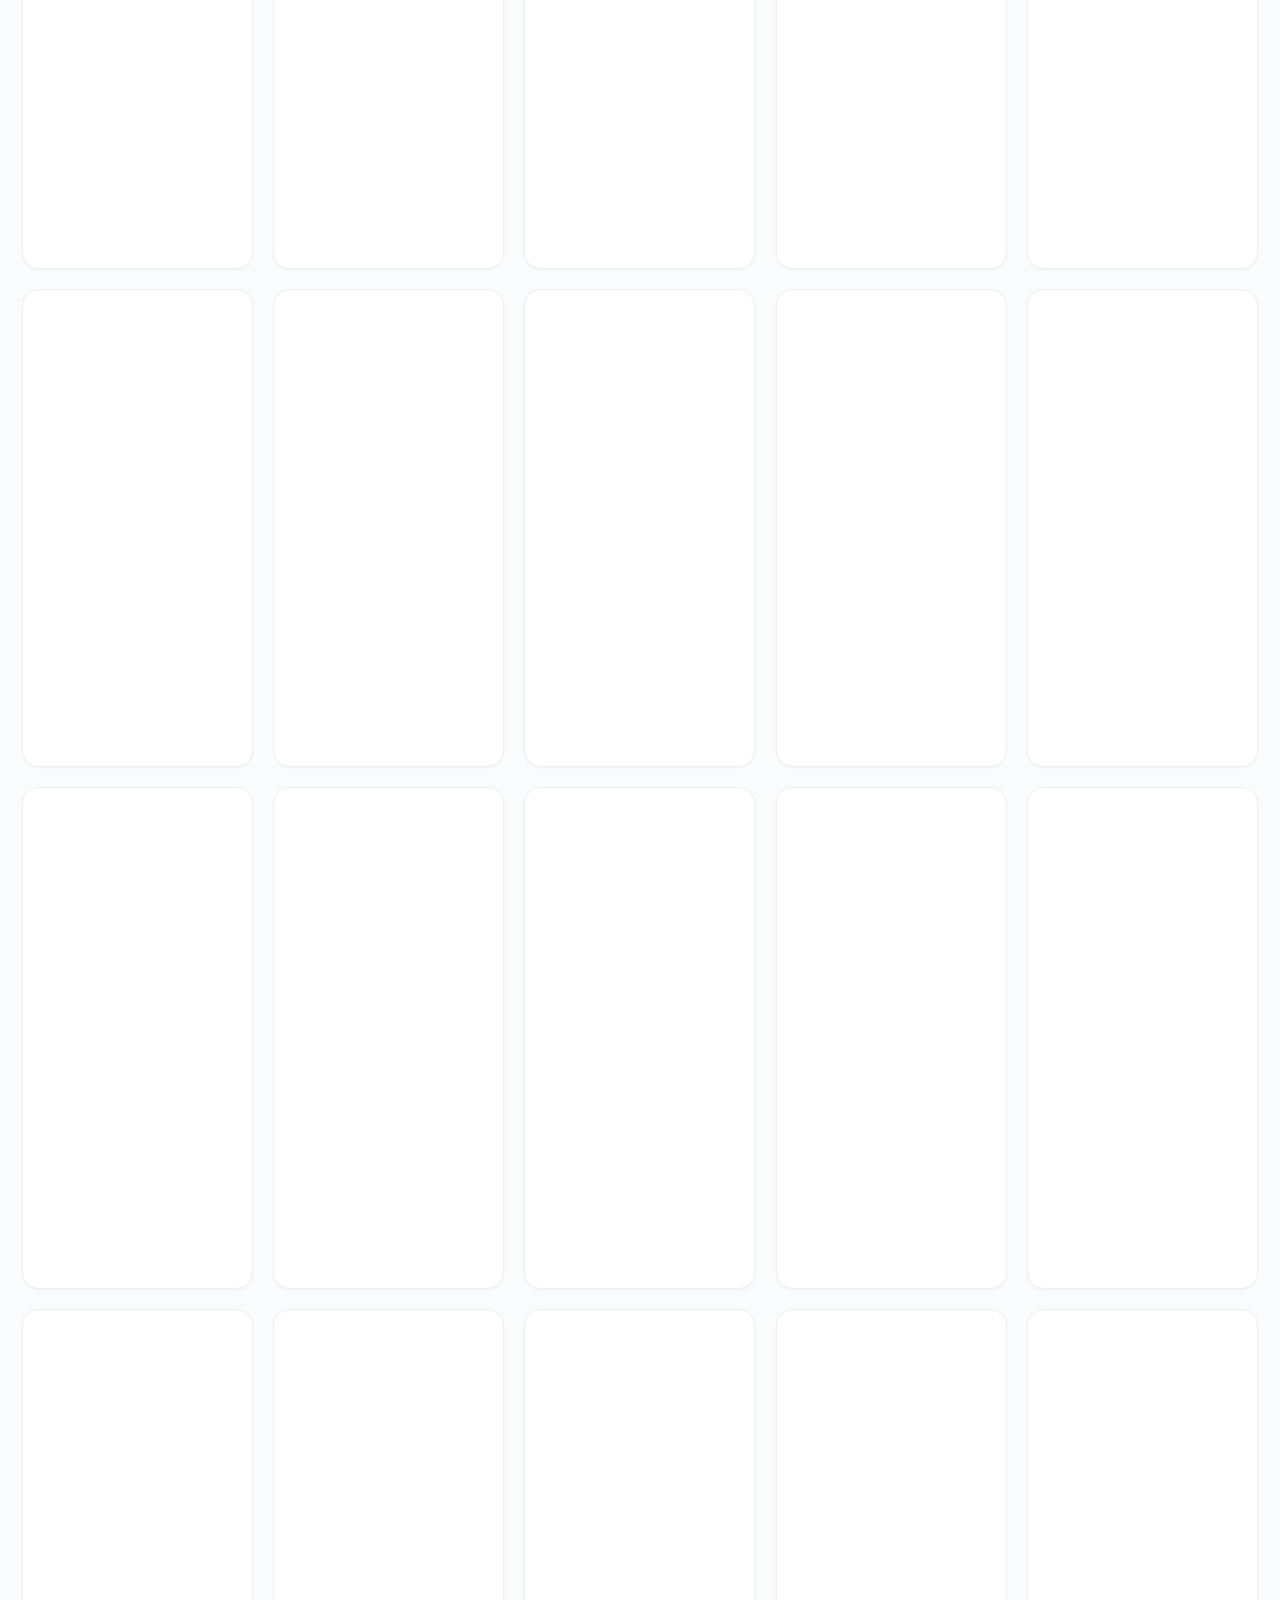
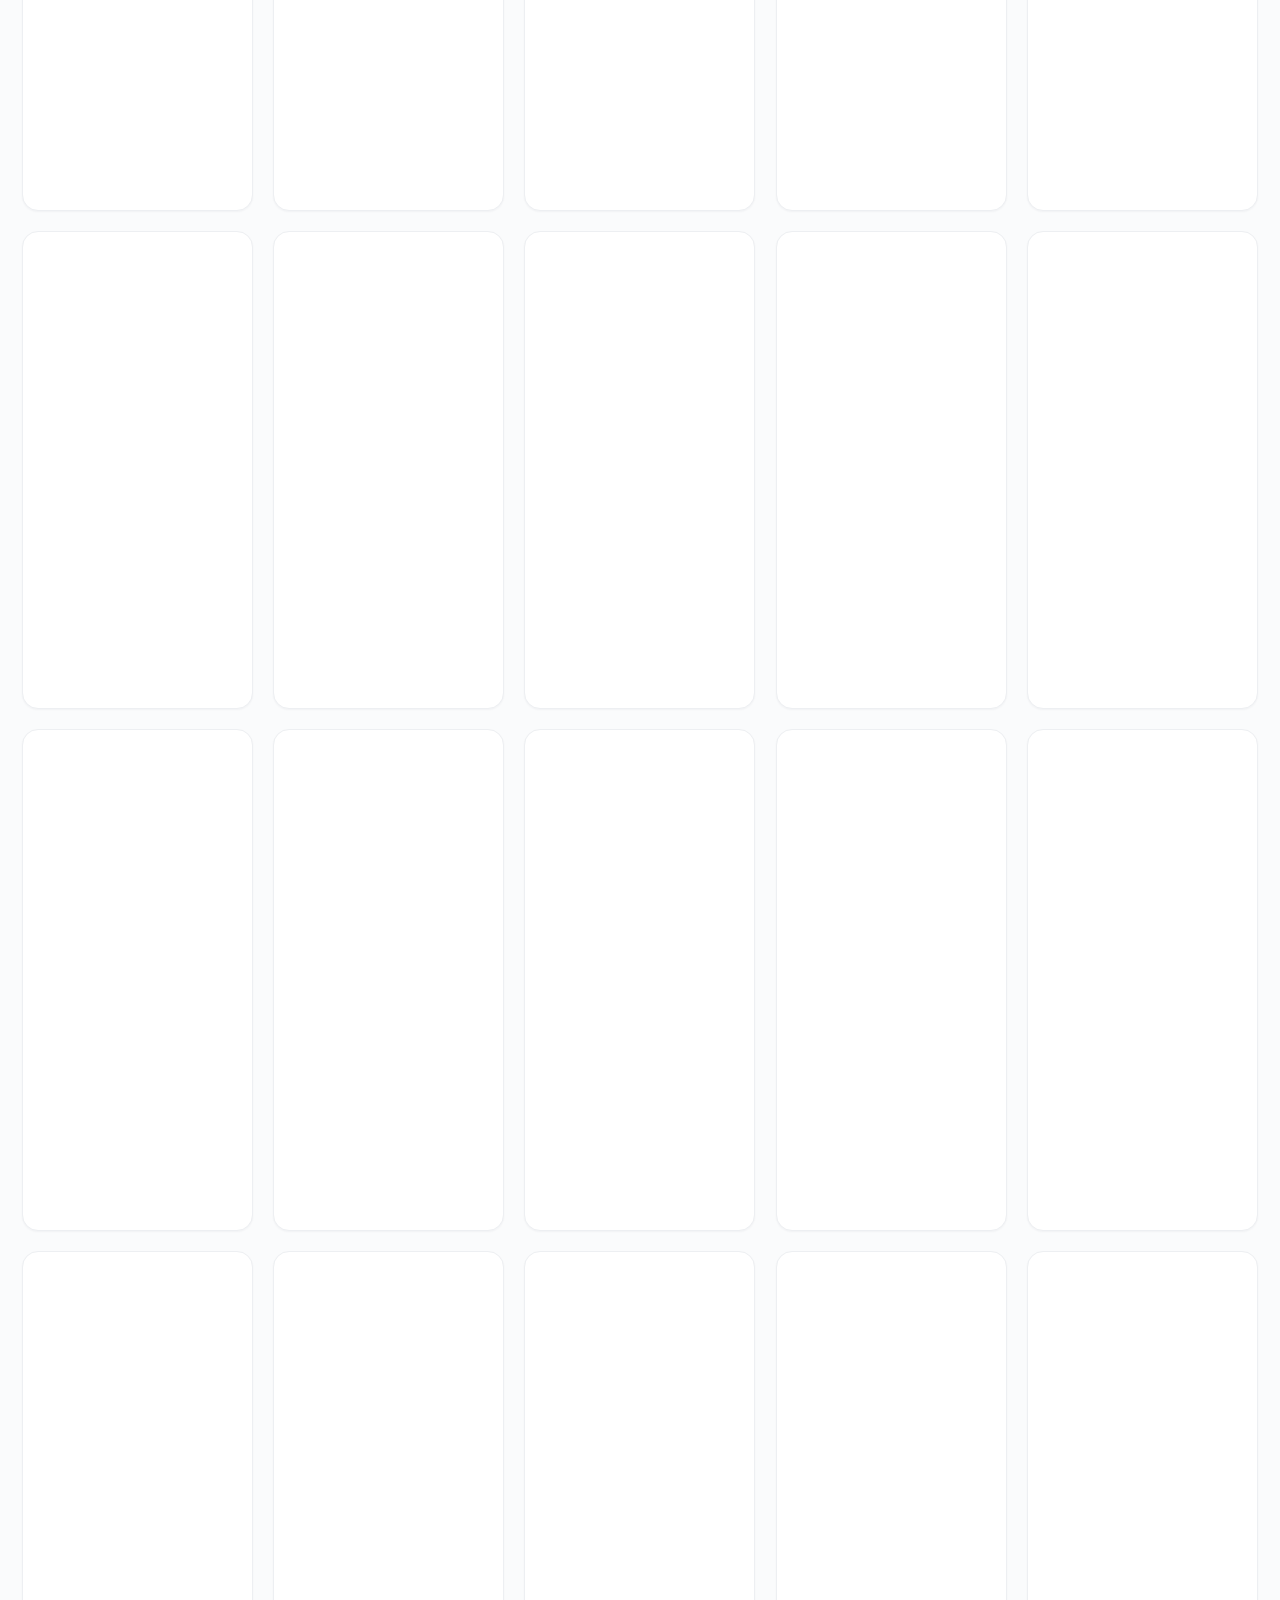
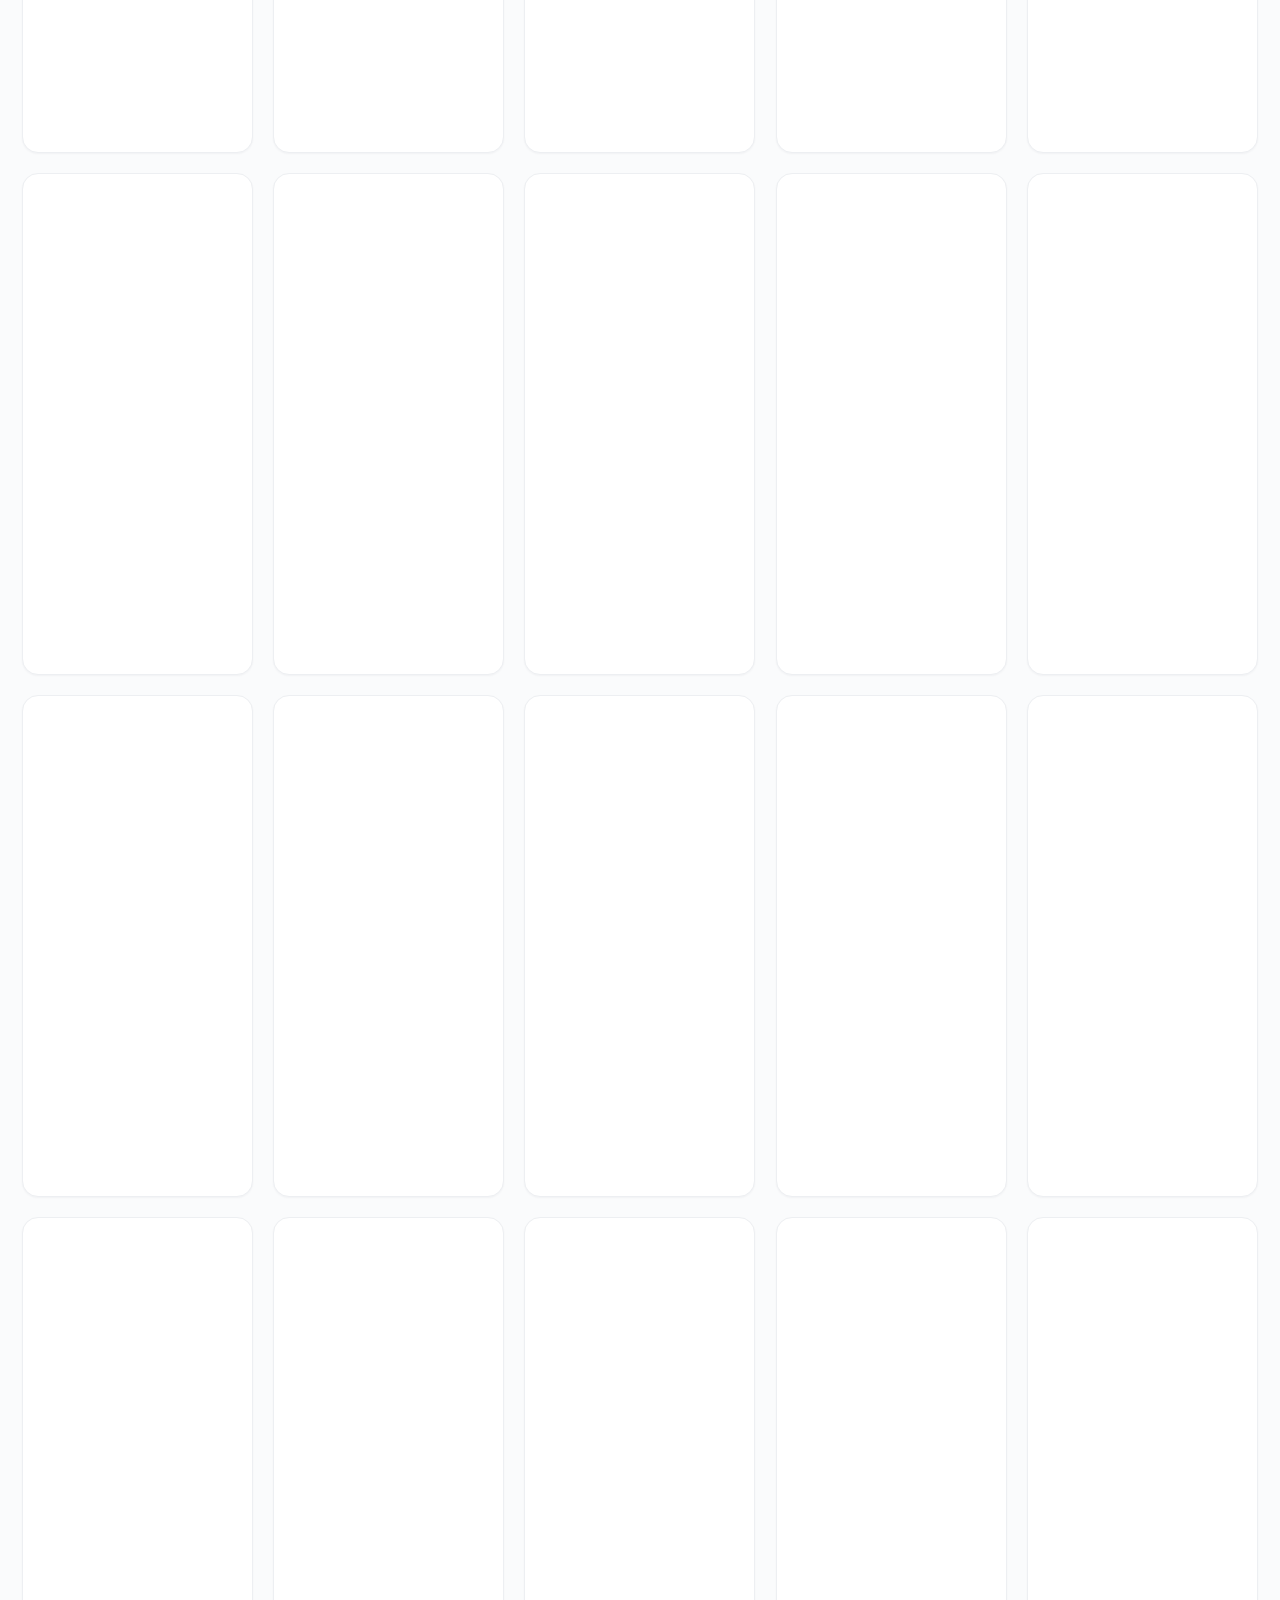
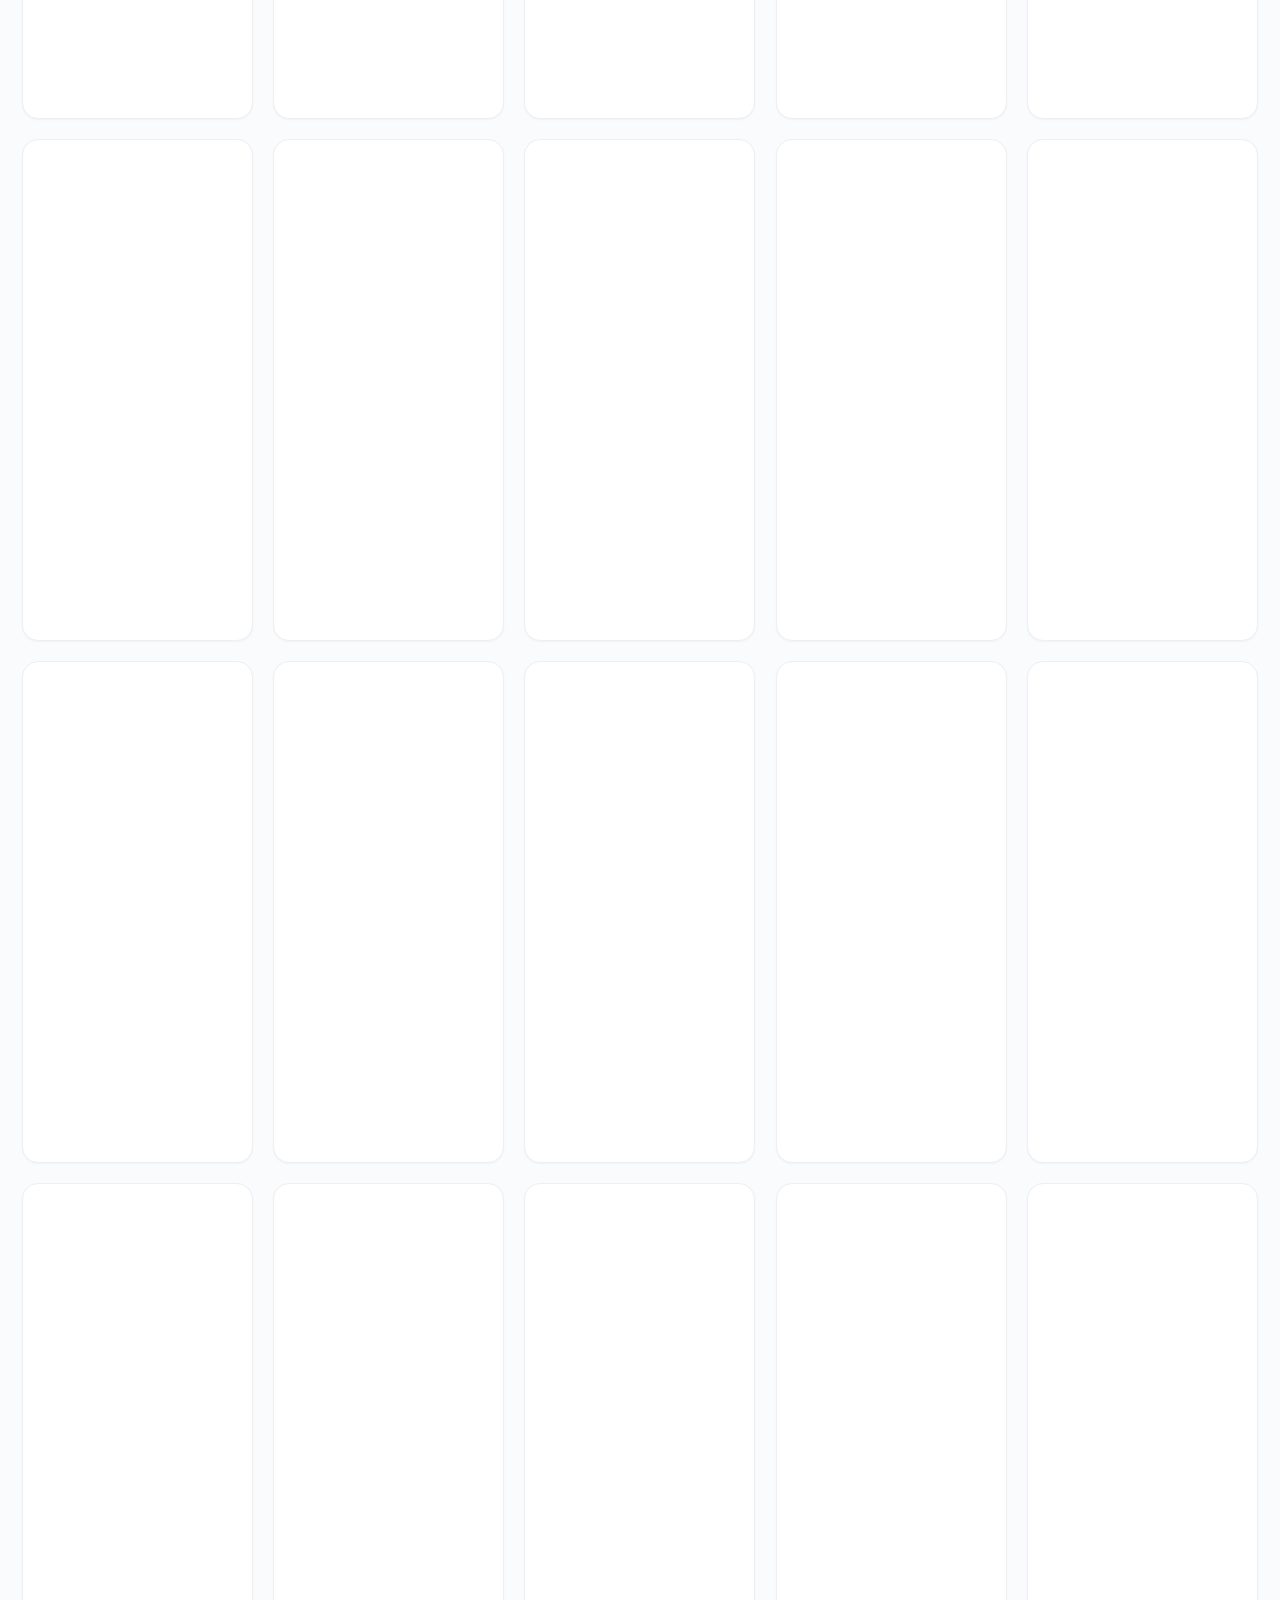
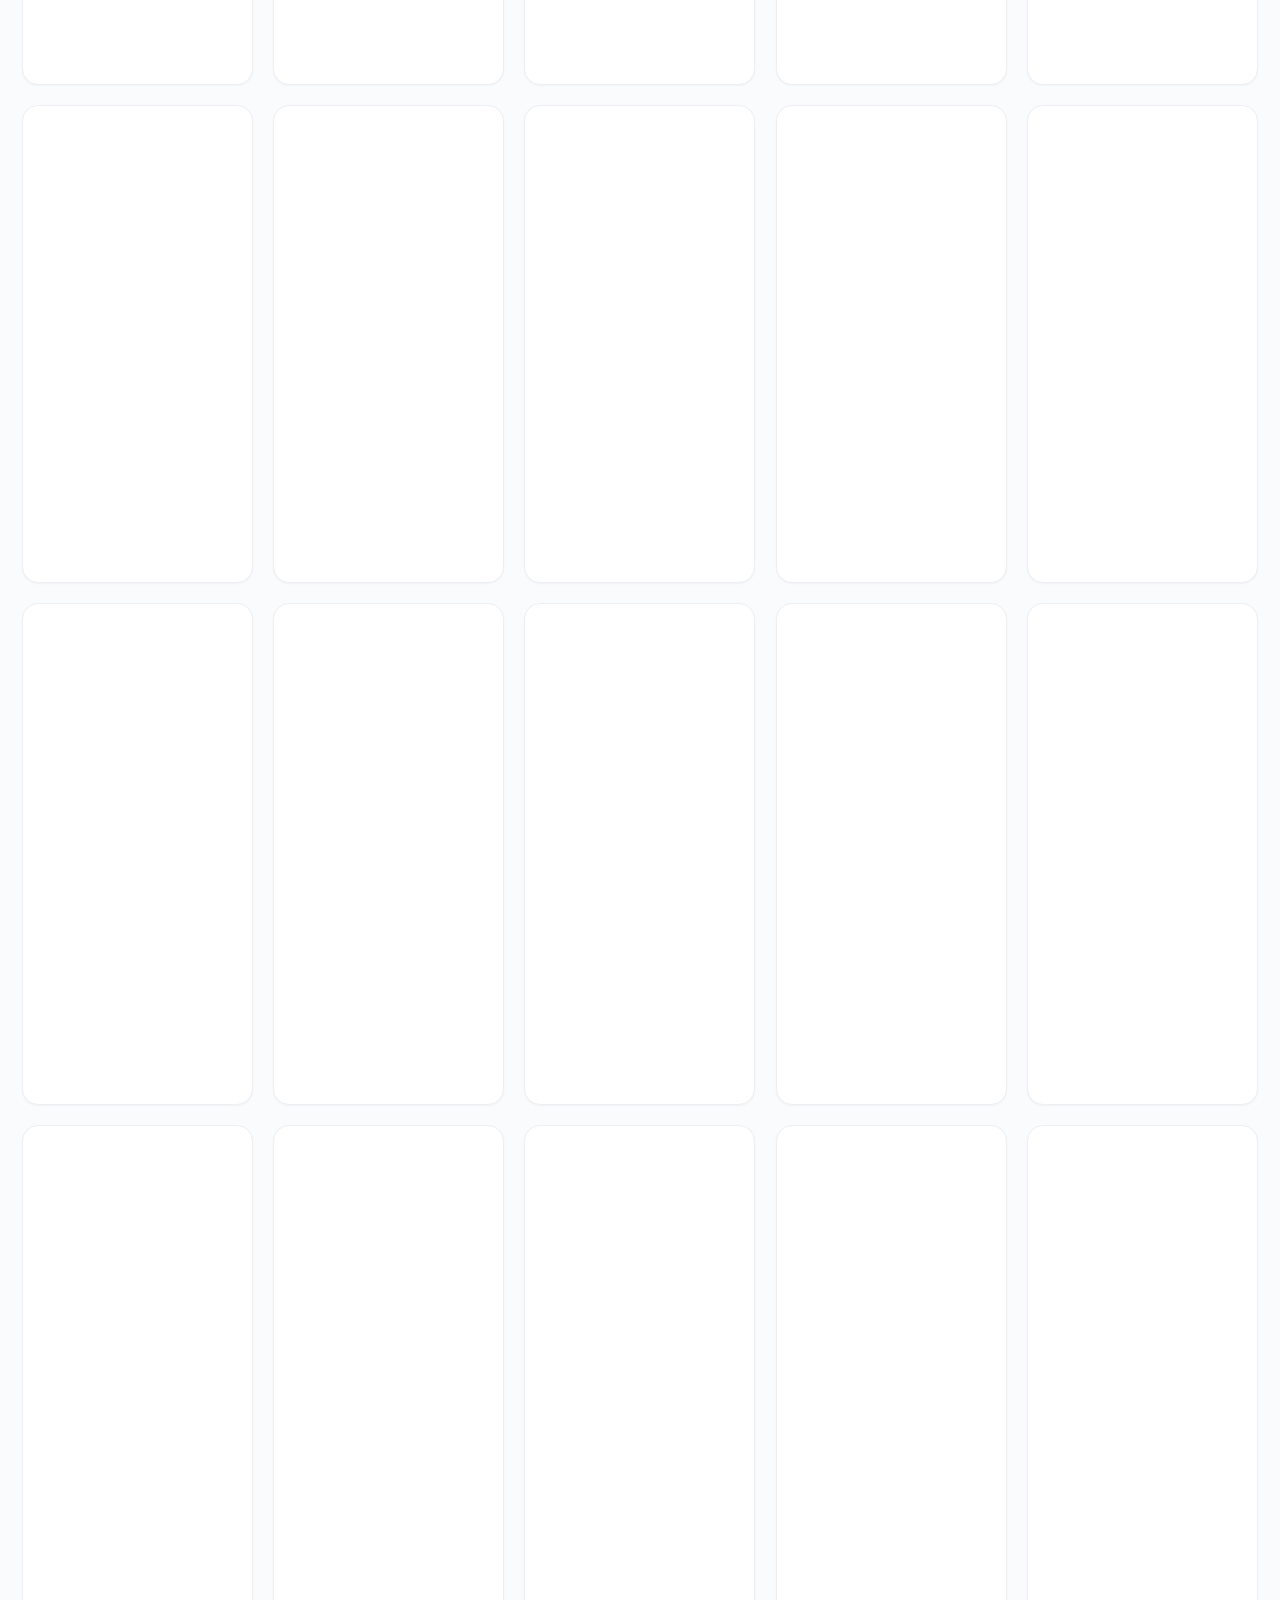
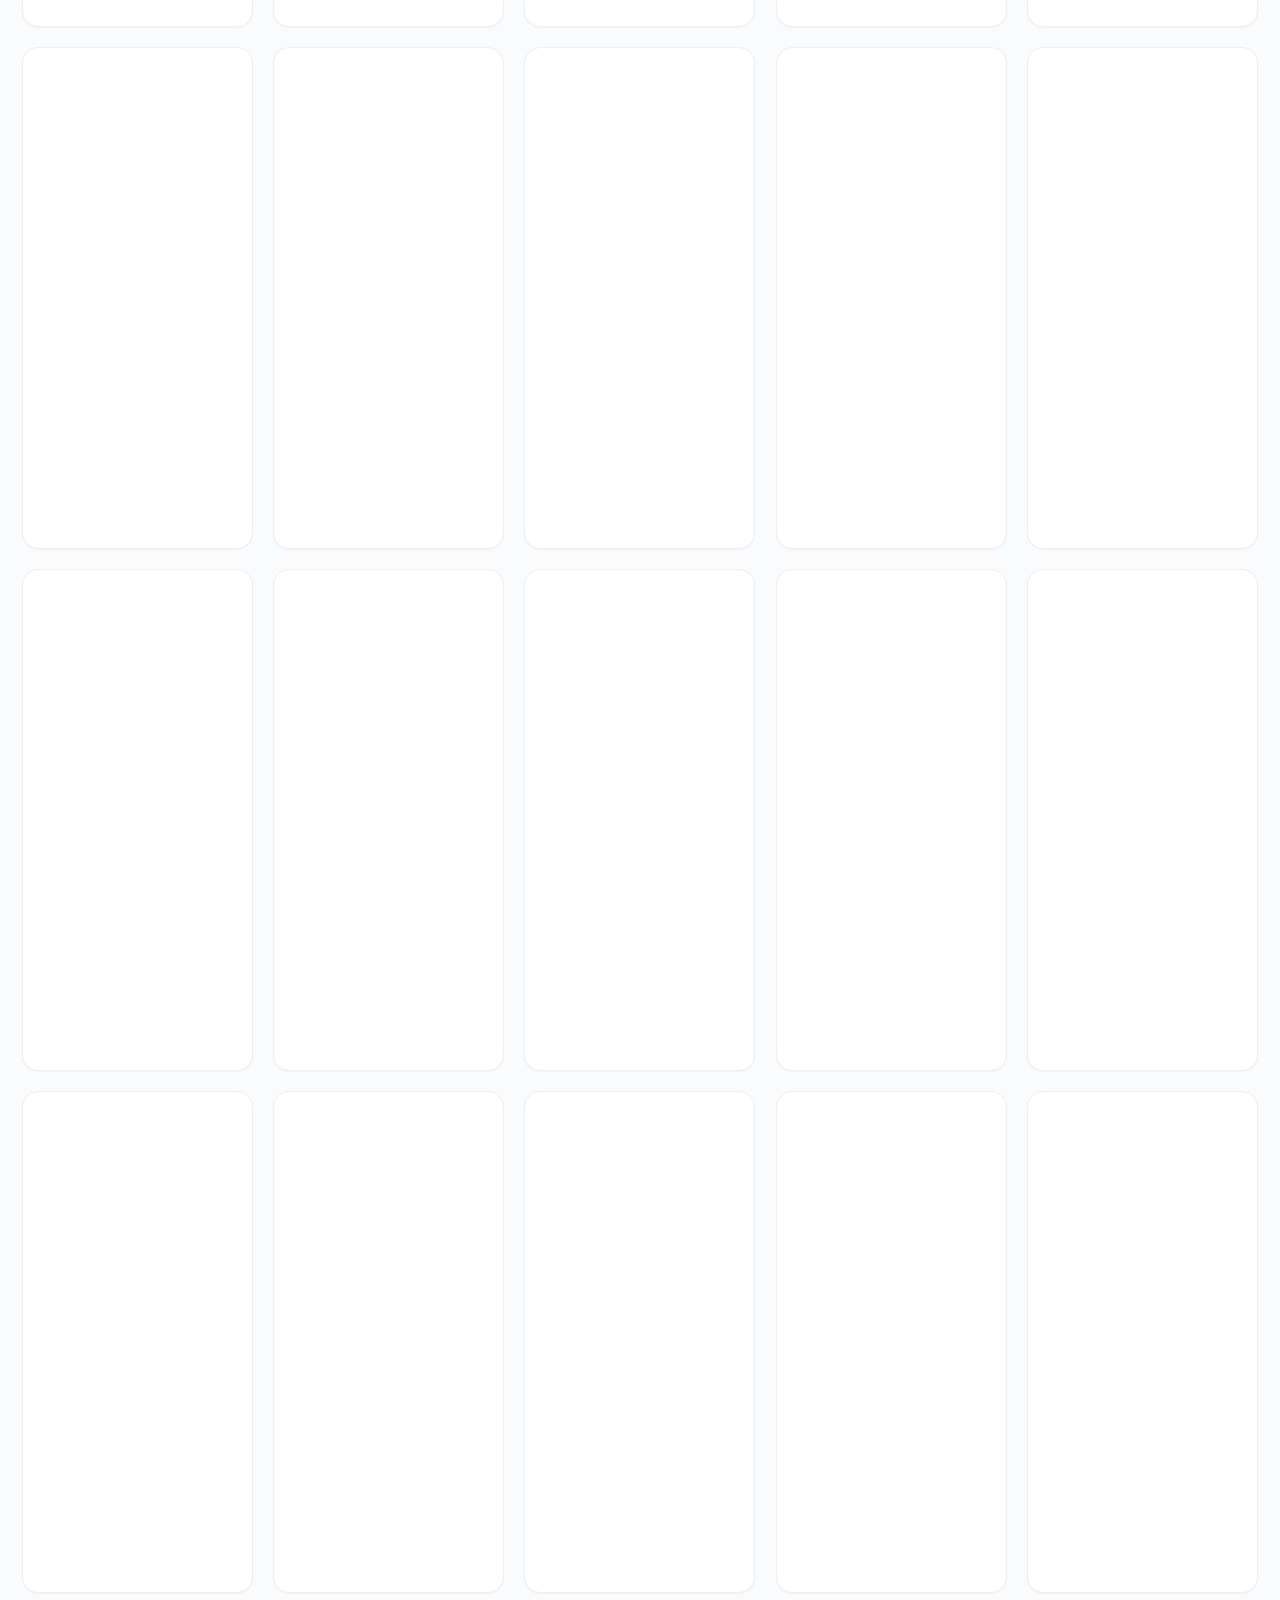
==== commit b856c6d9: "Add Amazon-style cart page, account/orders/admin pages, premium UX polish, mobile responsive + scrol" ====
--- a/index.html
+++ b/index.html
@@ -7,7 +7,6 @@
 <link rel="preconnect" href="https://fonts.googleapis.com" />
 <link rel="preconnect" href="https://fonts.gstatic.com" crossorigin />
 <link href="https://fonts.googleapis.com/css2?family=Inter:wght@400;500;600;700;800&display=swap" rel="stylesheet" />
-<link rel="stylesheet" href="enhance.css" />
 <style>
   :root{
     --brand:#d92d3c; --brand-dark:#b01f2c; --brand-50:#fdf2f3; --brand-100:#f9d6d9; --deal:#b01f2c;
@@ -365,6 +364,223 @@
   .grid{gap:20px}
   .home-cards{gap:20px}
   .ab-dots{display:none}
+
+  /* ===== remove scroll progress line + scroll-performance fixes ===== */
+  #gm2-progress, #gm2-progress-fill{ display:none !important; }
+  .wish{ backdrop-filter:none; -webkit-backdrop-filter:none; background:#fff; }
+  .card{ content-visibility:auto; contain-intrinsic-size:0 360px; }
+  .acard,.wtile{ content-visibility:auto; contain-intrinsic-size:0 280px; }
+  img.pimg{ backface-visibility:hidden; }
+
+  /* ===== mobile & tablet responsive (premium) ===== */
+@media (max-width:768px){
+  html,body{overflow-x:hidden;max-width:100%;}
+  main.wrap{padding-left:14px;padding-right:14px;}
+  .amz-top-row{gap:10px;}
+  .amz-search{flex:1 1 auto;min-width:0;}
+  .amz-search input#search{min-width:0;}
+  .abanner{height:280px;}
+  .ab-text h2{font-size:32px;line-height:1.15;}
+  .ab-imgs .ab-im{transform:scale(.85);}
+  .home-cards#homeCards,.home-cards#homeCards2,.home-cards{grid-template-columns:1fr 1fr;}
+  .home-cards#homeCards.overlap,.home-cards.overlap{margin-top:18px;}
+  #grid.grid,.grid{grid-template-columns:repeat(3,1fr);}
+  .foot{grid-template-columns:1fr 1fr;}
+  .sheet.pdp{grid-template-columns:1fr;}
+  .pdp-media{position:static;top:auto;}
+  aside.drawer{width:380px;max-width:90vw;}
+}
+@media (max-width:480px){
+  html,body{overflow-x:hidden;max-width:100%;}
+  main.wrap{padding-left:12px;padding-right:12px;}
+  .amz-top{padding-left:10px;padding-right:10px;}
+  .amz-top-row{height:56px;gap:8px;flex-wrap:nowrap;}
+  .amz-logo{flex:0 0 auto;}
+  .amz-logo .name{font-size:17px;}
+  .amz-pill{display:none;}
+  .amz-search{flex:1 1 auto;min-width:0;height:40px;}
+  .amz-search select{flex:0 0 auto;}
+  .amz-search input#search{min-width:0;width:100%;height:40px;}
+  .amz-search .sbtn{flex:0 0 auto;height:40px;min-width:44px;}
+  .amz-cart{flex:0 0 auto;min-height:44px;min-width:44px;display:flex;align-items:center;justify-content:center;}
+  .amz-cart .ctxt{display:none;}
+  .amz-nav-row{flex-wrap:nowrap;overflow-x:auto;-webkit-overflow-scrolling:touch;}
+  .amz-nav-row::-webkit-scrollbar{display:none;}
+  .amz-navitem{flex:0 0 auto;}
+  .amz-nav-right{display:none;}
+  .abanner{height:210px;}
+  .ab-text{max-width:100%;}
+  .ab-text h2{font-size:24px;line-height:1.2;}
+  .ab-imgs{display:none;}
+  .ab-arrow{width:34px;height:34px;}
+  .ab-arrow svg,.ab-arrow img{width:16px;height:16px;}
+  .home-cards#homeCards,.home-cards#homeCards2,.home-cards{grid-template-columns:1fr;}
+  .home-cards#homeCards.overlap,.home-cards.overlap{margin-top:16px;}
+  .wide-row{flex-wrap:nowrap;overflow-x:auto;-webkit-overflow-scrolling:touch;}
+  .wtile{flex:0 0 auto;}
+  .cats{flex-wrap:nowrap;overflow-x:auto;-webkit-overflow-scrolling:touch;}
+  .cats::-webkit-scrollbar{display:none;}
+  .cattile{flex:0 0 auto;width:74px;}
+  #grid.grid,.grid{grid-template-columns:1fr 1fr;gap:12px;}
+  .card .body{padding:10px;}
+  .card .pname{font-size:13.5px;line-height:1.3;}
+  .card .cprice .now{font-size:18px;}
+  .card .cbtn{width:100%;}
+  .card .add-cart{width:100%;min-height:44px;font-size:14px;}
+  aside.drawer{width:100vw;max-width:100vw;}
+  .drawer-foot .cta{min-height:44px;}
+  .modal{padding:12px;}
+  .modal .sheet{width:100%;max-width:100%;}
+  .sheet.pdp{width:100%;max-width:100%;grid-template-columns:1fr;}
+  .pdp-media{position:static;top:auto;}
+  .pdp-info h1{font-size:20px;line-height:1.25;}
+  .pdp-actions{flex-wrap:wrap;}
+  .pdp-actions button{flex:1 1 100%;min-height:44px;}
+  .vchip{min-height:40px;}
+  .szbtn{min-height:40px;min-width:40px;}
+  .spec{display:block;overflow-x:auto;}
+  .foot{grid-template-columns:1fr;}
+}
+
+  /* ===== orders page (prototype) ===== */
+  .ord-crumb{font-size:13px;color:var(--muted);margin:20px 0 14px}
+  .ord-crumb a{color:#1a7fb5;cursor:pointer} .ord-crumb a:hover{color:var(--brand);text-decoration:underline} .ord-crumb b{color:var(--ink);font-weight:700}
+  .ord-titlerow{display:flex;align-items:center;justify-content:space-between;gap:18px;flex-wrap:wrap;margin-bottom:16px}
+  .ord-titlerow h1{font-size:28px;font-weight:800;color:var(--ink);letter-spacing:-.02em}
+  .ord-srch{display:flex;align-items:center;gap:10px;flex:1;max-width:560px;min-width:240px}
+  .ord-srch .box{flex:1;display:flex;align-items:center;gap:8px;border:1px solid #cbd5e1;border-radius:9px;padding:9px 12px;background:#fff}
+  .ord-srch .box .ic{width:17px;height:17px;stroke:var(--muted)}
+  .ord-srch .box input{border:none;outline:none;flex:1;font-size:14px;color:var(--ink);min-width:0;background:none}
+  .ord-srch .go{background:#131922;color:#fff;font-weight:700;font-size:13.5px;padding:10px 18px;border-radius:9px;white-space:nowrap}
+  .ord-srch .go:hover{background:#232f3e}
+  .ord-tabs{display:flex;gap:26px;border-bottom:1px solid var(--line);margin-bottom:18px;overflow-x:auto;scrollbar-width:none}
+  .ord-tabs::-webkit-scrollbar{display:none}
+  .ord-tab{font-size:15px;font-weight:600;color:var(--muted);padding:0 2px 12px;position:relative;background:none;white-space:nowrap}
+  .ord-tab:hover{color:var(--ink)} .ord-tab.on{color:var(--ink);font-weight:700}
+  .ord-tab.on::after{content:'';position:absolute;left:0;right:0;bottom:-1px;height:3px;border-radius:3px 3px 0 0;background:var(--brand)}
+  .ord-meta{font-size:14px;color:var(--body);margin-bottom:18px}
+  .ord-meta b{color:var(--ink)}
+  .ord-meta .pill{display:inline-flex;align-items:center;gap:6px;border:1px solid var(--line);border-radius:8px;padding:5px 10px;font-size:13px;font-weight:600;color:var(--ink);margin-left:6px;background:#fff}
+  .ord-layout{display:grid;grid-template-columns:1fr 320px;gap:24px;align-items:start}
+  .ord-list{display:flex;flex-direction:column;gap:20px;min-width:0}
+  .ocard{border:1px solid #d5d9d9;border-radius:12px;overflow:hidden;background:#fff;box-shadow:0 1px 2px rgba(16,24,40,.05)}
+  .ocard-top{display:flex;flex-wrap:wrap;gap:8px 30px;align-items:center;background:#f0f2f4;padding:14px 20px;border-bottom:1px solid #e0e4e8}
+  .ocol{display:flex;flex-direction:column;gap:1px}
+  .ocol .k{font-size:11px;font-weight:700;letter-spacing:.04em;color:var(--muted);text-transform:uppercase}
+  .ocol .v{font-size:13.5px;color:var(--ink);font-weight:600}
+  .ocol.ship .v{color:#1a7fb5}
+  .ocard-top .right{margin-left:auto;text-align:right;display:flex;flex-direction:column;gap:3px}
+  .ocard-top .right .onum{font-size:12px;color:var(--muted)}
+  .ocard-top .right .links a{color:#1a7fb5;cursor:pointer;font-size:13px} .ocard-top .right .links a:hover{color:var(--brand);text-decoration:underline}
+  .ocard-top .right .links i{color:#cbd5e1;margin:0 6px;font-style:normal}
+  .ocard-body{padding:20px;display:flex;gap:22px}
+  .ocard-main{flex:1;min-width:0}
+  .ostatus{font-size:17px;font-weight:800;color:var(--ink)}
+  .ostatus.arriving{color:var(--fresh)}
+  .osub{font-size:13.5px;color:var(--muted);margin:2px 0 14px}
+  .oitem{display:flex;gap:16px}
+  .oitem-img{width:80px;height:80px;flex-shrink:0;border:1px solid var(--line);border-radius:10px;background:#fff;overflow:hidden;position:relative;cursor:pointer}
+  .oitem-img .pimg{padding:8px}
+  .oitem-info{min-width:0}
+  .oitem-title{font-size:14.5px;color:#1a7fb5;font-weight:500;line-height:1.4;cursor:pointer;display:-webkit-box;-webkit-line-clamp:2;-webkit-box-orient:vertical;overflow:hidden}
+  .oitem-title:hover{color:var(--brand);text-decoration:underline}
+  .oitem-rep{font-size:12.5px;color:var(--muted);margin-top:6px}
+  .oitem-cta{display:flex;gap:10px;flex-wrap:wrap;margin-top:12px}
+  .obuy{display:inline-flex;align-items:center;gap:7px;background:linear-gradient(180deg,#ffd86a,#f6b200);border:1px solid #e7ac00;color:#3a2c00;font-weight:700;font-size:13px;padding:9px 16px;border-radius:22px;box-shadow:0 1px 0 #d99f00}
+  .obuy:hover{background:linear-gradient(180deg,#ffe277,#ffc01f)} .obuy .ic{width:15px;height:15px;stroke:#3a2c00}
+  .oview{display:inline-flex;align-items:center;background:#fff;border:1px solid #cbd5e1;color:var(--ink);font-weight:600;font-size:13px;padding:9px 16px;border-radius:22px}
+  .oview:hover{background:var(--soft)}
+  .ocard-side{width:236px;flex-shrink:0;display:flex;flex-direction:column;gap:9px}
+  .obtn{width:100%;font-size:13px;font-weight:600;padding:9px 14px;border-radius:22px;border:1px solid #cbd5e1;background:#fff;color:var(--ink);text-align:center}
+  .obtn:hover{background:var(--soft)} .obtn.primary{background:linear-gradient(180deg,#ffd86a,#f6b200);border-color:#e7ac00;color:#3a2c00;font-weight:700} .obtn.primary:hover{background:linear-gradient(180deg,#ffe277,#ffc01f)}
+  .ord-aside{border:1px solid var(--line);border-radius:14px;padding:18px 16px;background:#fff;box-shadow:var(--shadow)}
+  .ord-aside h3{font-size:17px;font-weight:800;color:var(--ink);margin-bottom:14px;line-height:1.3}
+  .rec{display:flex;gap:12px;padding:13px 0;border-top:1px solid var(--line)} .rec:first-of-type{border-top:none;padding-top:0}
+  .rec-img{width:74px;height:74px;flex-shrink:0;border:1px solid var(--line);border-radius:9px;overflow:hidden;background:#fff;position:relative;cursor:pointer}
+  .rec-img .pimg{padding:7px}
+  .rec-info{min-width:0;flex:1}
+  .rec-name{font-size:13px;color:#1a7fb5;line-height:1.35;cursor:pointer;display:-webkit-box;-webkit-line-clamp:2;-webkit-box-orient:vertical;overflow:hidden}
+  .rec-name:hover{text-decoration:underline;color:var(--brand)}
+  .rec-price{display:flex;align-items:baseline;gap:6px;margin-top:4px}
+  .rec-price .off{font-size:13px;color:var(--brand);font-weight:700} .rec-price .now{font-size:15px;color:var(--ink);font-weight:800}
+  .rec-mrp{font-size:11.5px;color:var(--muted);margin-top:1px}
+  .rec-eta{font-size:11.5px;color:var(--body);margin-top:4px} .rec-eta b{color:var(--ink)}
+  .rec-add{margin-top:8px;background:linear-gradient(180deg,#ffd86a,#f6b200);border:1px solid #e7ac00;color:#3a2c00;font-weight:700;font-size:12px;padding:6px 14px;border-radius:18px} .rec-add:hover{background:linear-gradient(180deg,#ffe277,#ffc01f)}
+  @media(max-width:920px){ .ord-layout{grid-template-columns:1fr} .ocard-body{flex-direction:column} .ocard-side{width:100%;flex-direction:row;flex-wrap:wrap} .obtn{width:auto;flex:1 1 auto} }
+  @media(max-width:560px){ .ord-titlerow h1{font-size:22px} .ocard-top{gap:8px 20px} .oitem{gap:12px} .oitem-img{width:64px;height:64px} }
+
+  /* ===== account page (prototype) ===== */
+  .acc-h1{font-size:28px;font-weight:800;color:var(--ink);margin:24px 0 20px;letter-spacing:-.02em}
+  .acc-grid{display:grid;grid-template-columns:repeat(3,1fr);gap:20px}
+  .acccard{display:flex;gap:16px;align-items:center;border:1px solid var(--line);border-radius:14px;padding:18px 20px;background:#fff;cursor:pointer;transition:transform .18s,box-shadow .18s,border-color .18s;box-shadow:0 1px 2px rgba(16,24,40,.04);text-align:left}
+  .acccard:hover{box-shadow:0 18px 36px -18px rgba(16,24,40,.22);transform:translateY(-3px);border-color:#e3e7ee}
+  .acccard .ai{width:56px;height:56px;border-radius:15px;display:grid;place-items:center;flex-shrink:0;background:var(--cb);color:var(--c)}
+  .acccard .ai svg{width:28px;height:28px;stroke:var(--c);fill:none;stroke-width:1.7;stroke-linecap:round;stroke-linejoin:round}
+  .acccard .acctext{min-width:0}
+  .acccard .at{font-size:16px;font-weight:700;color:var(--ink);line-height:1.25}
+  .acccard .as{font-size:13px;color:var(--muted);margin-top:3px;line-height:1.45}
+  .acc-divider{height:1px;background:var(--line);margin:38px 0 30px}
+  .acc-links{display:grid;grid-template-columns:repeat(3,1fr);gap:30px 40px;padding-bottom:10px}
+  .acc-col h4{font-size:16px;font-weight:800;color:var(--ink);margin-bottom:14px}
+  .acc-col ul{list-style:none} .acc-col li{margin-bottom:11px}
+  .acc-col a{color:#1a7fb5;font-size:14px;cursor:pointer} .acc-col a:hover{color:var(--brand);text-decoration:underline}
+  @media(max-width:920px){ .acc-grid{grid-template-columns:1fr 1fr} .acc-links{grid-template-columns:1fr 1fr} }
+  @media(max-width:560px){ .acc-grid{grid-template-columns:1fr} .acc-links{grid-template-columns:1fr} .acc-h1{font-size:22px} .acccard .ai{width:48px;height:48px;border-radius:13px} }
+  /* ===== Amazon-style cart page (cartView) ===== */
+  .cp-continue{display:inline-flex;align-items:center;gap:6px;color:#007185;font-size:14px;font-weight:600;background:none;border:none;cursor:pointer;margin:18px 0 4px}
+  .cp-continue:hover{color:var(--brand);text-decoration:underline}
+  .cp-continue .ic{width:16px;height:16px;stroke:currentColor}
+  .cp-grid{display:grid;grid-template-columns:1fr 320px;gap:22px;align-items:start;padding:6px 0 10px}
+  .cp-main{background:#fff;border:1px solid var(--line);border-radius:12px;padding:18px 22px}
+  .cp-head{display:flex;justify-content:space-between;align-items:baseline;border-bottom:1px solid var(--line);padding-bottom:10px;margin-bottom:2px}
+  .cp-head h1{font-size:26px;font-weight:700;color:var(--ink)}
+  .cp-head .cp-pricelbl{font-size:13px;color:var(--muted)}
+  .cp-item{display:grid;grid-template-columns:22px 130px 1fr auto;gap:16px;padding:18px 0;border-bottom:1px solid var(--line)}
+  .cp-item input[type=checkbox]{width:18px;height:18px;margin-top:3px;accent-color:var(--brand);cursor:pointer}
+  .cp-img{width:130px;height:130px;background:#fff;display:grid;place-items:center;overflow:hidden;cursor:pointer}
+  .cp-img img{max-width:100%;max-height:100%;object-fit:contain}
+  .cp-title{font-size:16px;color:var(--ink);line-height:1.4;font-weight:500;cursor:pointer}
+  .cp-title:hover{color:var(--brand)}
+  .cp-dealtag{display:inline-block;color:#cc0c39;font-size:12px;font-weight:700;margin-top:5px}
+  .cp-prc{display:flex;align-items:center;gap:8px;margin-top:4px}
+  .cp-prc .off{background:#cc0c39;color:#fff;font-size:12px;font-weight:700;padding:1px 7px;border-radius:4px}
+  .cp-prc .now{font-size:19px;font-weight:700;color:var(--ink)}
+  .cp-mrp{font-size:12px;color:var(--muted);margin-top:3px}
+  .cp-stock{font-size:12.5px;color:var(--fresh);margin-top:6px}
+  .cp-deliv{font-size:13px;color:var(--body);margin-top:2px}
+  .cp-model{font-size:13px;color:var(--body);margin-top:6px}
+  .cp-acts{display:flex;align-items:center;gap:9px;flex-wrap:wrap;margin-top:12px}
+  .cp-qty{display:flex;align-items:center;border:1px solid #d5d9df;border-radius:8px;overflow:hidden;box-shadow:0 1px 2px rgba(0,0,0,.06);background:#f0f2f4}
+  .cp-qty button{width:34px;height:32px;display:grid;place-items:center;color:var(--ink)}
+  .cp-qty button:hover{background:#e3e6ea}
+  .cp-qty button .ic{width:15px;height:15px;stroke:var(--ink)}
+  .cp-qty span{min-width:30px;text-align:center;font-weight:700;font-size:14px;background:#fff;height:32px;display:grid;place-items:center;border-left:1px solid #d5d9df;border-right:1px solid #d5d9df}
+  .cp-sep{color:#d5d9df}
+  .cp-link{font-size:13px;color:#007185;background:none;border:none;cursor:pointer;padding:0}
+  .cp-link:hover{color:var(--brand);text-decoration:underline}
+  .cp-lineprice{font-size:16px;font-weight:700;color:var(--ink);white-space:nowrap}
+  .cp-subtotal{text-align:right;font-size:18px;color:var(--ink);padding-top:16px}
+  .cp-summary{background:#fff;border:1px solid var(--line);border-radius:12px;padding:18px;box-shadow:var(--shadow);position:sticky;top:80px}
+  .cp-free{display:flex;gap:8px;align-items:flex-start;font-size:13px;color:var(--fresh);margin-bottom:12px}
+  .cp-free .ic{width:16px;height:16px;stroke:currentColor;flex-shrink:0;margin-top:1px}
+  .cp-sub-line{font-size:16px;color:var(--ink);margin-bottom:14px}
+  .cp-buy{width:100%;background:linear-gradient(180deg,#ffda5e,#f7b500);border:1px solid #e3a900;color:#3a2c00;font-weight:800;font-size:14px;padding:11px;border-radius:24px;box-shadow:0 2px 0 #d49a00}
+  .cp-buy:hover{background:linear-gradient(180deg,#ffe277,#ffc01f)}
+  .cp-empty{text-align:center;padding:60px 20px}
+  .cp-empty .ic{width:64px;height:64px;stroke:#cbd5e1;margin:0 auto 14px}
+  .cp-empty h2{font-size:22px;color:var(--ink);font-weight:700}
+  .cp-empty p{color:var(--muted);font-size:14px;margin-top:6px}
+  .cp-saved{background:#fff;border:1px solid var(--line);border-radius:12px;padding:18px 22px;margin:18px 0 50px}
+  .cp-saved h2{font-size:19px;color:var(--ink);font-weight:700}
+  .cp-saved-grid{display:grid;grid-template-columns:repeat(auto-fill,minmax(160px,1fr));gap:16px;margin-top:14px}
+  .cp-scard{border:1px solid var(--line);border-radius:10px;padding:12px;display:flex;flex-direction:column}
+  .cp-simg{aspect-ratio:1/1;background:#fff;display:grid;place-items:center;overflow:hidden;cursor:pointer;margin-bottom:8px}
+  .cp-simg img{max-width:100%;max-height:100%;object-fit:contain}
+  .cp-sname{font-size:13px;color:var(--ink);line-height:1.35;cursor:pointer;display:-webkit-box;-webkit-line-clamp:2;-webkit-box-orient:vertical;overflow:hidden;min-height:36px}
+  .cp-sprice{font-size:15px;font-weight:800;color:var(--ink);margin:6px 0 8px}
+  .cp-smove{background:var(--brand-50);color:var(--brand-dark);border:1px solid var(--brand-100);font-weight:700;font-size:12.5px;padding:7px;border-radius:8px;margin-bottom:6px}
+  .cp-smove:hover{background:var(--brand);color:#fff}
+  @media(max-width:860px){ .cp-grid{grid-template-columns:1fr} .cp-summary{position:static} .cp-item{grid-template-columns:90px 1fr} .cp-item input[type=checkbox]{display:none} .cp-img{width:90px;height:90px} .cp-lineprice{grid-column:1/-1;text-align:right} }
 </style>
 </head>
 <body>
@@ -372,22 +588,22 @@
 <header class="amz">
   <div class="amz-top">
     <div class="wrap amz-top-row">
-      <a href="#" class="amz-logo"><span class="mark"><svg class="ic" viewBox="0 0 24 24"><path d="M3 6h18l-1.5 11a2 2 0 0 1-2 1.7H6.5a2 2 0 0 1-2-1.7L3 6z"/><path d="M8 6V5a4 4 0 0 1 8 0v1"/></svg></span><span class="name">G<span>Mart</span></span></a>
+      <a href="#" class="amz-logo" onclick="showStore();return false"><span class="mark"><svg class="ic" viewBox="0 0 24 24"><path d="M3 6h18l-1.5 11a2 2 0 0 1-2 1.7H6.5a2 2 0 0 1-2-1.7L3 6z"/><path d="M8 6V5a4 4 0 0 1 8 0v1"/></svg></span><span class="name">G<span>Mart</span></span></a>
       <button class="amz-pill"><svg class="ic" viewBox="0 0 24 24"><path d="M12 21s-7-5.5-7-11a7 7 0 0 1 14 0c0 5.5-7 11-7 11z"/><circle cx="12" cy="10" r="2.4"/></svg><span><span class="l1">Deliver to Ayan</span><span class="l2">Mumbai 400001</span></span></button>
       <div class="amz-search">
         <select id="searchCat" onchange="goCat(this.value)" aria-label="Category"></select>
         <input id="search" type="text" placeholder="Search G Mart" oninput="onSearch(this.value)" />
         <button class="sbtn" aria-label="Search"><svg class="ic" viewBox="0 0 24 24"><circle cx="11" cy="11" r="7"/><path d="M21 21l-4.3-4.3"/></svg></button>
       </div>
-      <button class="amz-pill"><span><span class="l1">Hello, Ayan</span><span class="l2">Account &amp; Lists</span></span></button>
-      <button class="amz-pill"><span><span class="l1">Returns</span><span class="l2">&amp; Orders</span></span></button>
-      <button class="amz-cart" onclick="openCart()"><svg class="ic" viewBox="0 0 24 24"><circle cx="9" cy="20" r="1.4"/><circle cx="18" cy="20" r="1.4"/><path d="M2 3h3l2.4 12.2a1.6 1.6 0 0 0 1.6 1.3h8.4a1.6 1.6 0 0 0 1.6-1.3L22 7H6"/></svg><span class="cnum" id="badge">0</span><span class="ctxt">Cart</span></button>
+      <button class="amz-pill" onclick="openAccount()"><span><span class="l1">Hello, Ayan</span><span class="l2">Account &amp; Lists</span></span></button>
+      <button class="amz-pill" onclick="openOrders()"><span><span class="l1">Returns</span><span class="l2">&amp; Orders</span></span></button>
+      <button class="amz-cart" onclick="openCartView()"><svg class="ic" viewBox="0 0 24 24"><circle cx="9" cy="20" r="1.4"/><circle cx="18" cy="20" r="1.4"/><path d="M2 3h3l2.4 12.2a1.6 1.6 0 0 0 1.6 1.3h8.4a1.6 1.6 0 0 0 1.6-1.3L22 7H6"/></svg><span class="cnum" id="badge">0</span><span class="ctxt">Cart</span></button>
     </div>
   </div>
   <div class="amz-nav"><div class="wrap amz-nav-row" id="amzNav"></div></div>
 </header>
 
-<main class="wrap">
+<main class="wrap" id="storeView">
   <section class="abanner-wrap"><div class="abanner" id="abanner"></div></section>
   <div class="home-cards overlap" id="homeCards"></div>
   <div class="home-cards" id="homeCards2"></div>
@@ -416,6 +632,12 @@
   </div>
   <div class="grid" id="grid"></div>
 </main>
+
+<main class="wrap" id="ordersView" style="display:none"></main>
+
+<main class="wrap" id="accountView" style="display:none"></main>
+
+<main class="wrap" id="cartView" style="display:none"></main>
 
 <footer>
   <div class="wrap foot">
@@ -506,7 +728,7 @@
 function imgTag(id){ const u=imgFor(id); return u?`<img class="pimg" src="${u}" alt="" loading="lazy" onerror="imgFail(this,${id})">`:phTag(getP(id)); }
 function imgFail(el,id){ const t=el.parentElement; el.remove(); t.insertAdjacentHTML('beforeend', phTag(getP(id))); }
 function boughtText(rv){ if(rv>=2000) return Math.floor(rv/1000)+'k+ bought this month'; if(rv>=1000) return '1k+ bought this month'; if(rv>=500) return '500+ bought recently'; return (Math.max(50,Math.floor(rv/50)*50))+'+ bought recently'; }
-function scrollShop(){ const s=document.getElementById('shop'); if(s) s.scrollIntoView({behavior:'smooth'}); }
+function scrollShop(){ showStore(); const s=document.getElementById('shop'); if(s) s.scrollIntoView({behavior:'smooth'}); }
 function topByRv(n){ return PRODUCTS.slice().sort((a,b)=>b.rv-a.rv).slice(0,n); }
 function catTop(cat,n){ return PRODUCTS.filter(p=>p.cat===cat).slice(0,n); }
 
@@ -548,7 +770,7 @@
 }
 function setCat(c){ activeCat=c; renderCats(); renderGrid(); document.getElementById('sectionTitle').textContent=c==="All"?"All Products":c; const sc=document.getElementById('searchCat'); if(sc)sc.value=c; }
 function goCat(c){ setCat(c); scrollShop(); }
-function onSearch(v){ searchTerm=v.toLowerCase().trim(); renderGrid(); }
+function onSearch(v){ showStore(); searchTerm=v.toLowerCase().trim(); renderGrid(); }
 function setSort(v){ sortBy=v; renderGrid(); }
 function visibleProducts(){
   let list = PRODUCTS.filter(p =>
@@ -686,7 +908,7 @@
 function syncPDP(){
   if(pdpId===null) return; const el=document.getElementById('pdpActions'); if(!el) return; const q=cart[pdpId]||0;
   el.innerHTML = q>0
-    ? `<div class="stepper" style="height:50px;border-radius:24px"><button onclick="dec(${pdpId})">${ICON.minus}</button><span style="min-width:36px;font-size:16px">${q}</span><button onclick="incPDP()">${ICON.plus}</button></div><button class="cta" style="flex:1" onclick="closeModal('pdpModal');openCart()">Go to Cart ${ICON.arrow}</button>`
+    ? `<div class="stepper" style="height:50px;border-radius:24px"><button onclick="dec(${pdpId})">${ICON.minus}</button><span style="min-width:36px;font-size:16px">${q}</span><button onclick="incPDP()">${ICON.plus}</button></div><button class="cta" style="flex:1" onclick="closeModal('pdpModal');openCartView()">Go to Cart ${ICON.arrow}</button>`
     : `<button class="cta" style="flex:1" onclick="addFromPDP()">${ICON.cart} Add to Cart</button>`;
 }
 
@@ -701,8 +923,173 @@
 function resetAll(){ cart={}; cartOpt={}; sync(); closeModal('successModal'); }
 document.addEventListener('click',e=>{ if(e.target.classList.contains('modal')) e.target.classList.remove('show'); });
 
+/* ---------- orders page (prototype, fake data from real catalog) ---------- */
+const ORD_MONTHS=['January','February','March','April','May','June','July','August','September','October','November','December'];
+function ordDate(d){ return d.getDate()+' '+ORD_MONTHS[d.getMonth()]+' '+d.getFullYear(); }
+function ordDay(d){ return d.getDate()+' '+ORD_MONTHS[d.getMonth()]; }
+function ordMoney(n){ return '₹'+Number(n).toLocaleString('en-IN',{minimumFractionDigits:2,maximumFractionDigits:2}); }
+function ordNo(seed){ const lead=400+(seed*7%100); const pad=(x,l)=>{let s=String(Math.abs(Math.floor(x)));while(s.length<l)s='0'+s;return s.slice(-l);}; return lead+'-'+pad(seed*7919+131,7)+'-'+pad(seed*104729+977,7); }
+let ORDERS=null, ordTab='orders';
+function buildOrders(){
+  if(ORDERS) return ORDERS;
+  const now=new Date();
+  const ago=n=>{const d=new Date(now);d.setDate(d.getDate()-n);return d;};
+  const ahead=n=>{const d=new Date(now);d.setDate(d.getDate()+n);return d;};
+  const byPrice=PRODUCTS.slice().sort((a,b)=>b.price-a.price);
+  const at=i=>byPrice[Math.min(i,byPrice.length-1)];
+  ORDERS=[
+    {placed:ago(12), items:[{p:at(4),q:1}], status:'delivered', delivered:ago(9)},
+    {placed:ago(25), items:[{p:at(11),q:1},{p:at(34),q:2}], status:'delivered', delivered:ago(22)},
+    {placed:ago(2),  items:[{p:at(2),q:1}], status:'arriving', eta:ahead(1)},
+    {placed:ago(40), items:[{p:at(20),q:1}], status:'delivered', delivered:ago(36)},
+    {placed:ago(58), items:[{p:at(48),q:1},{p:at(70),q:1}], status:'delivered', delivered:ago(53)},
+  ].map((o,i)=>({...o, no:ordNo(i+1+(o.items[0].p.id||1)), total:o.items.reduce((s,it)=>s+it.p.price*it.q,0)}));
+  return ORDERS;
+}
+function setOrdTab(t){ ordTab=t; renderOrders(); }
+function ordVisible(orders){ if(ordTab==='shipped') return orders.filter(o=>o.status==='arriving'); if(ordTab==='buyagain') return orders.filter(o=>o.status==='delivered'); return orders; }
+function ordItemHTML(o,it){
+  const p=it.p;
+  const rep = o.status==='delivered'
+    ? 'Replace item: Eligible till '+ordDay(new Date(o.delivered.getTime()+10*864e5))
+    : 'Arriving tomorrow · track for live updates';
+  return `<div class="oitem">
+    <div class="oitem-img" onclick="openPDP(${p.id})">${imgTag(p.id)}</div>
+    <div class="oitem-info">
+      <div class="oitem-title" onclick="openPDP(${p.id})">${p.name}</div>
+      <div class="oitem-rep">${rep}</div>
+      <div class="oitem-cta">
+        <button class="obuy" onclick="inc(${p.id},event);toast('Added to cart')">${ICON.ret} Buy it again</button>
+        <button class="oview" onclick="openPDP(${p.id})">View your item</button>
+      </div>
+    </div></div>`;
+}
+function ordCardHTML(o){
+  const head = o.status==='arriving'
+    ? `<div class="ostatus arriving">Arriving tomorrow</div><div class="osub">Out for delivery · expected ${ordDay(o.eta)}</div>`
+    : `<div class="ostatus">Delivered ${ordDay(o.delivered)}</div><div class="osub">Package was handed to resident</div>`;
+  const btns = o.status==='arriving'
+    ? ['Track package','Cancel items','Get product support','Leave delivery feedback']
+    : ['Get product support','Track package','Replace item','Share gift receipt','Leave seller feedback','Leave delivery feedback','Write a product review'];
+  return `<div class="ocard">
+    <div class="ocard-top">
+      <div class="ocol"><span class="k">Order placed</span><span class="v">${ordDate(o.placed)}</span></div>
+      <div class="ocol"><span class="k">Total</span><span class="v">${ordMoney(o.total)}</span></div>
+      <div class="ocol ship"><span class="k">Ship to</span><span class="v">Ayan &#9662;</span></div>
+      <div class="right"><span class="onum">Order # ${o.no}</span><span class="links"><a onclick="toast('Demo only')">View order details</a><i>|</i><a onclick="toast('Demo only')">Invoice &#9662;</a></span></div>
+    </div>
+    <div class="ocard-body">
+      <div class="ocard-main">${head}${o.items.map(it=>ordItemHTML(o,it)).join('')}</div>
+      <div class="ocard-side">${btns.map((b,i)=>`<button class="obtn ${i===0?'primary':''}" onclick="toast('Demo only')">${b}</button>`).join('')}</div>
+    </div></div>`;
+}
+function ordRecHTML(p){
+  const off=offPct(p), eta=new Date(); eta.setDate(eta.getDate()+2);
+  return `<div class="rec">
+    <div class="rec-img" onclick="openPDP(${p.id})">${imgTag(p.id)}</div>
+    <div class="rec-info">
+      <div class="rec-name" onclick="openPDP(${p.id})">${p.name}</div>
+      <div class="rec-price">${off?`<span class="off">-${off}%</span>`:''}<span class="now">₹${p.price}</span></div>
+      ${off?`<div class="rec-mrp">M.R.P.: <s>₹${p.mrp}</s></div>`:''}
+      <div class="rec-eta">Get it by <b>${ordDay(eta)}</b></div>
+      <div class="rec-eta">FREE Delivery by G Mart</div>
+      <button class="rec-add" onclick="inc(${p.id},event);toast('Added to cart')">Add to cart</button>
+    </div></div>`;
+}
+function renderOrders(){
+  const orders=buildOrders(), list=ordVisible(orders);
+  const used=new Set(orders.flatMap(o=>o.items.map(it=>it.p.id)));
+  const recs=PRODUCTS.slice().sort((a,b)=>b.rv-a.rv).filter(p=>!used.has(p.id)).slice(0,4);
+  const tabs=[['orders','Orders'],['buyagain','Buy Again'],['shipped','Not Yet Shipped']];
+  document.getElementById('ordersView').innerHTML = `
+    <div class="ord-crumb"><a onclick="showStore()">Your Account</a> &rsaquo; <b>Your Orders</b></div>
+    <div class="ord-titlerow"><h1>Your Orders</h1>
+      <div class="ord-srch"><div class="box"><svg class="ic" viewBox="0 0 24 24"><circle cx="11" cy="11" r="7"/><path d="M21 21l-4.3-4.3"/></svg><input placeholder="Search all orders" oninput="ordSearch(this.value)"></div><button class="go" onclick="toast('Demo only')">Search Orders</button></div>
+    </div>
+    <div class="ord-tabs">${tabs.map(([k,l])=>`<button class="ord-tab ${ordTab===k?'on':''}" onclick="setOrdTab('${k}')">${l}</button>`).join('')}</div>
+    <div class="ord-meta"><b>${orders.length} orders</b> placed in <span class="pill">past 3 months &#9662;</span></div>
+    <div class="ord-layout">
+      <div class="ord-list" id="ordList">${list.length?list.map(ordCardHTML).join(''):'<div class="empty">No orders in this view.</div>'}</div>
+      <aside class="ord-aside"><h3>Top Picks For You</h3>${recs.map(ordRecHTML).join('')}</aside>
+    </div>`;
+}
+function ordSearch(v){
+  v=(v||'').toLowerCase().trim();
+  const base=ordVisible(buildOrders());
+  const list=v?base.filter(o=>o.items.some(it=>(it.p.name+' '+it.p.brand).toLowerCase().includes(v))):base;
+  const el=document.getElementById('ordList'); if(el) el.innerHTML=list.length?list.map(ordCardHTML).join(''):'<div class="empty">No orders match your search.</div>';
+}
+function showView(id){ ['storeView','ordersView','accountView','cartView'].forEach(v=>{const el=document.getElementById(v); if(el) el.style.display=(v===id?'block':'none');}); }
+function openOrders(){ showView('ordersView'); renderOrders(); window.scrollTo(0,0); }
+function openAccount(){ showView('accountView'); renderAccount(); window.scrollTo(0,0); }
+function showStore(){ showView('storeView'); }
+function renderAccount(){
+  const ICN={
+    box:'<path d="M21 8l-9-5-9 5v8l9 5 9-5z"/><path d="M3 8l9 5 9-5M12 13v8"/>',
+    lock:'<rect x="4" y="10" width="16" height="11" rx="2"/><path d="M8 10V7a4 4 0 0 1 8 0v3"/>',
+    crown:'<path d="M3 7l4 4 5-6 5 6 4-4v11H3z"/>',
+    pin:'<path d="M12 21s-7-5.5-7-11a7 7 0 0 1 14 0c0 5.5-7 11-7 11z"/><circle cx="12" cy="10" r="2.4"/>',
+    biz:'<rect x="3" y="7" width="18" height="13" rx="2"/><path d="M8 7V5a2 2 0 0 1 2-2h4a2 2 0 0 1 2 2v2M3 12h18"/>',
+    card:'<rect x="2" y="5" width="20" height="14" rx="2"/><path d="M2 10h20"/>',
+    wallet:'<path d="M3 7a2 2 0 0 1 2-2h11v4"/><rect x="3" y="7" width="18" height="12" rx="2"/><circle cx="17" cy="13" r="1.3"/>',
+    head:'<path d="M5 13a7 7 0 0 1 14 0"/><rect x="3" y="13" width="3.5" height="6" rx="1.5"/><rect x="17.5" y="13" width="3.5" height="6" rx="1.5"/><path d="M19 19a3 3 0 0 1-3 3h-2"/>'
+  };
+  const cards=[
+    {t:'Your Orders', s:'Track, return, or buy things again', i:ICN.box, act:'openOrders()', pal:0},
+    {t:'Login &amp; security', s:'Edit login, name, and mobile number', i:ICN.lock, act:"toast('Demo only')", pal:2},
+    {t:'G Mart Prime', s:'View benefits and payment settings', i:ICN.crown, act:"toast('Demo only')", pal:8},
+    {t:'Your Addresses', s:'Edit addresses for orders and gifts', i:ICN.pin, act:"toast('Demo only')", pal:5},
+    {t:'Your business account', s:'Save up to 18% with GST invoice and bulk discounts on credit.', i:ICN.biz, act:"toast('Demo only')", pal:4},
+    {t:'Payment options', s:'Edit or add payment methods', i:ICN.card, act:"toast('Demo only')", pal:2},
+    {t:'G Mart Pay balance', s:'Add money to your balance', i:ICN.wallet, act:"toast('Demo only')", pal:3},
+    {t:'Contact Us', s:'Contact our customer service via phone or chat', i:ICN.head, act:"toast('Demo only')", pal:1}
+  ];
+  const cols=[
+    {h:'Digital content and devices', l:['Apps and more','Content Library','Devices','Digital gifts you&rsquo;ve received','Digital and device forum']},
+    {h:'Email alerts, messages, and ads', l:['Advertising preferences','Communication preferences','SMS alert preferences','Message Centre','Shopping notifications']},
+    {h:'More ways to pay', l:['Default Purchase Settings','G Mart Pay','Coupons']},
+    {h:'Ordering and shopping', l:['Your transactions','Your saved items','Your recommendations','Recalls and product safety alerts']},
+    {h:'Other accounts', l:['Subscribe &amp; Save items','Memberships &amp; Subscriptions','Your Seller account','Credit &amp; gift cards']},
+    {h:'Shopping programs and rentals', l:['G Mart Plus','Gift Cards &amp; top-ups','Wishlist &amp; registry','Refer a friend']}
+  ];
+  document.getElementById('accountView').innerHTML =
+    '<h1 class="acc-h1">Your Account</h1>'
+    + '<div class="acc-grid">' + cards.map(c=>`<div class="acccard" onclick="${c.act}"><span class="ai" style="--c:${PALETTE[c.pal][0]};--cb:${PALETTE[c.pal][1]}"><svg viewBox="0 0 24 24">${c.i}</svg></span><div class="acctext"><div class="at">${c.t}</div><div class="as">${c.s}</div></div></div>`).join('') + '</div>'
+    + '<div class="acc-divider"></div>'
+    + '<div class="acc-links">' + cols.map(col=>`<div class="acc-col"><h4>${col.h}</h4><ul>${col.l.map(x=>`<li><a onclick="toast('Demo only')">${x}</a></li>`).join('')}</ul></div>`).join('') + '</div>';
+}
+
+let savedForLater=[];
+function cpImg(id){ var u=imgFor(id); return u?`<img src="${u}" alt="">`:`<span class="ph-ic">${ICON.box}</span>`; }
+function openCartView(){ try{closeCart();}catch(e){} showView('cartView'); renderCartView(); window.scrollTo(0,0); }
+function cpQty(id,d){ cart[id]=(cart[id]||0)+d; if(cart[id]<=0){delete cart[id]; delete cartOpt[id];} updateBadge(); renderCart(); renderGrid(); renderCartView(); }
+function cpDelete(id){ delete cart[id]; delete cartOpt[id]; updateBadge(); renderCart(); renderGrid(); renderCartView(); }
+function cpSave(id){ savedForLater.unshift({id:Number(id),opt:cartOpt[id]||null}); delete cart[id]; delete cartOpt[id]; updateBadge(); renderCart(); renderGrid(); renderCartView(); }
+function cpMove(i){ var s=savedForLater.splice(i,1)[0]; if(s){ cart[s.id]=(cart[s.id]||0)+1; cartOpt[s.id]=(s.opt&&s.opt.price)?s.opt:{label:'',price:getP(s.id).price}; } updateBadge(); renderCart(); renderGrid(); renderCartView(); }
+function cpDelSaved(i){ savedForLater.splice(i,1); renderCartView(); }
+function cpAddRec(id){ cart[id]=(cart[id]||0)+1; if(!cartOpt[id])cartOpt[id]={label:'',price:getP(id).price}; updateBadge(); renderCart(); renderGrid(); renderCartView(); toast(getP(id).brand+' added to cart'); }
+function cpProceed(){ if(cartCount()===0)return; goCheckout(); }
+function renderSavedSec(){
+  if(savedForLater.length){ return `<div class="cp-saved"><h2>Saved for later (${savedForLater.length})</h2><div class="cp-saved-grid">`+savedForLater.map(function(s,i){var p=getP(s.id);return `<div class="cp-scard"><div class="cp-simg" onclick="openPDP(${s.id})">${cpImg(s.id)}</div><div class="cp-sname" onclick="openPDP(${s.id})">${p.name}</div><div class="cp-sprice">₹${p.price}</div><button class="cp-smove" onclick="cpMove(${i})">Move to cart</button><button class="cp-link" onclick="cpDelSaved(${i})">Delete</button></div>`;}).join('')+`</div></div>`; }
+  var recs=topByRv(6);
+  return `<div class="cp-saved"><h2>Buy it again</h2><div class="cp-saved-grid">`+recs.map(function(p){return `<div class="cp-scard"><div class="cp-simg" onclick="openPDP(${p.id})">${cpImg(p.id)}</div><div class="cp-sname" onclick="openPDP(${p.id})">${p.name}</div><div class="cp-sprice">₹${p.price}</div><button class="cp-smove" onclick="cpAddRec(${p.id})">Add to cart</button></div>`;}).join('')+`</div></div>`;
+}
+function renderCartView(){
+  var el=document.getElementById('cartView'); if(!el) return;
+  var cont='<button class="cp-continue" onclick="showStore()"><svg class="ic" viewBox="0 0 24 24"><path d="M15 6l-6 6 6 6"/></svg>Continue shopping</button>';
+  var ids=Object.keys(cart);
+  if(ids.length===0){ el.innerHTML=cont+`<div class="cp-main" style="margin-top:6px"><div class="cp-empty">${ICON.cart}<h2>Your G Mart Cart is empty</h2><p>Browse great deals and add items, or check your saved items below.</p><button class="cta" style="max-width:240px;margin:16px auto 0" onclick="showStore()">Continue shopping</button></div></div>`+renderSavedSec(); return; }
+  var n=cartCount(), sub=subtotal();
+  var trash='<svg class="ic" viewBox="0 0 24 24"><path d="M3 6h18M8 6V4h8v2M6 6l1 14h10l1-14"/></svg>';
+  var items=ids.map(function(id){ var p=getP(id),q=cart[id],o=cartOpt[id]||{price:p.price,label:''},off=offPct(p); var minusIc=q>1?ICON.minus:trash;
+    return `<div class="cp-item"><input type="checkbox" checked><div class="cp-img" onclick="openPDP(${id})">${cpImg(id)}</div><div class="cp-info"><div class="cp-title" onclick="openPDP(${id})">${p.name}</div>${off?'<div class="cp-dealtag">Limited time deal</div>':''}<div class="cp-prc">${off?`<span class="off">-${off}%</span>`:''}<span class="now">₹${o.price}</span></div>${off?`<div class="cp-mrp">M.R.P.: <s>₹${p.mrp}</s></div>`:''}<div class="cp-stock">In stock</div><div class="cp-deliv"><b>FREE delivery</b> by tomorrow</div><div class="cp-model">${p.brand}${o.label?' &middot; '+o.label:''}${o.variant?' &middot; '+o.variant:''}</div><div class="cp-acts"><div class="cp-qty"><button onclick="cpQty(${id},-1)">${minusIc}</button><span>${q}</span><button onclick="cpQty(${id},1)">${ICON.plus}</button></div><span class="cp-sep">|</span><button class="cp-link" onclick="cpDelete(${id})">Delete</button><span class="cp-sep">|</span><button class="cp-link" onclick="cpSave(${id})">Save for later</button><span class="cp-sep">|</span><button class="cp-link" onclick="showStore();goCat('${p.cat.replace(/'/g,"\\'")}')">See more like this</button><span class="cp-sep">|</span><button class="cp-link" onclick="toast('Demo only')">Share</button></div></div><div class="cp-lineprice">₹${o.price*q}</div></div>`;
+  }).join('');
+  var main=`<div class="cp-main"><div class="cp-head"><h1>Shopping Cart</h1><span class="cp-pricelbl">Price</span></div>${items}<div class="cp-subtotal">Subtotal (${n} item${n!=1?'s':''}): <b>₹${sub}</b></div></div>`;
+  var summary=`<div class="cp-summary">${sub>=FREE_OVER?`<div class="cp-free">${ICON.check}<span>Your order qualifies for <b>FREE Delivery</b>.</span></div>`:`<div class="cp-free" style="color:var(--muted)">${ICON.truck}<span>Add ₹${FREE_OVER-sub} for FREE Delivery.</span></div>`}<div class="cp-sub-line">Subtotal (${n} item${n!=1?'s':''}): <b>₹${sub}</b></div><button class="cp-buy" onclick="cpProceed()">Proceed to Buy</button></div>`;
+  el.innerHTML=cont+`<div class="cp-grid">${main}${summary}</div>`+renderSavedSec();
+}
+
 renderNav(); renderCats(); renderBanner(); renderHomeCards(); renderWideStrip(); renderGrid(); renderCart(); updateBadge();
 </script>
-<script src="enhance.js"></script>
 </body>
 </html>
